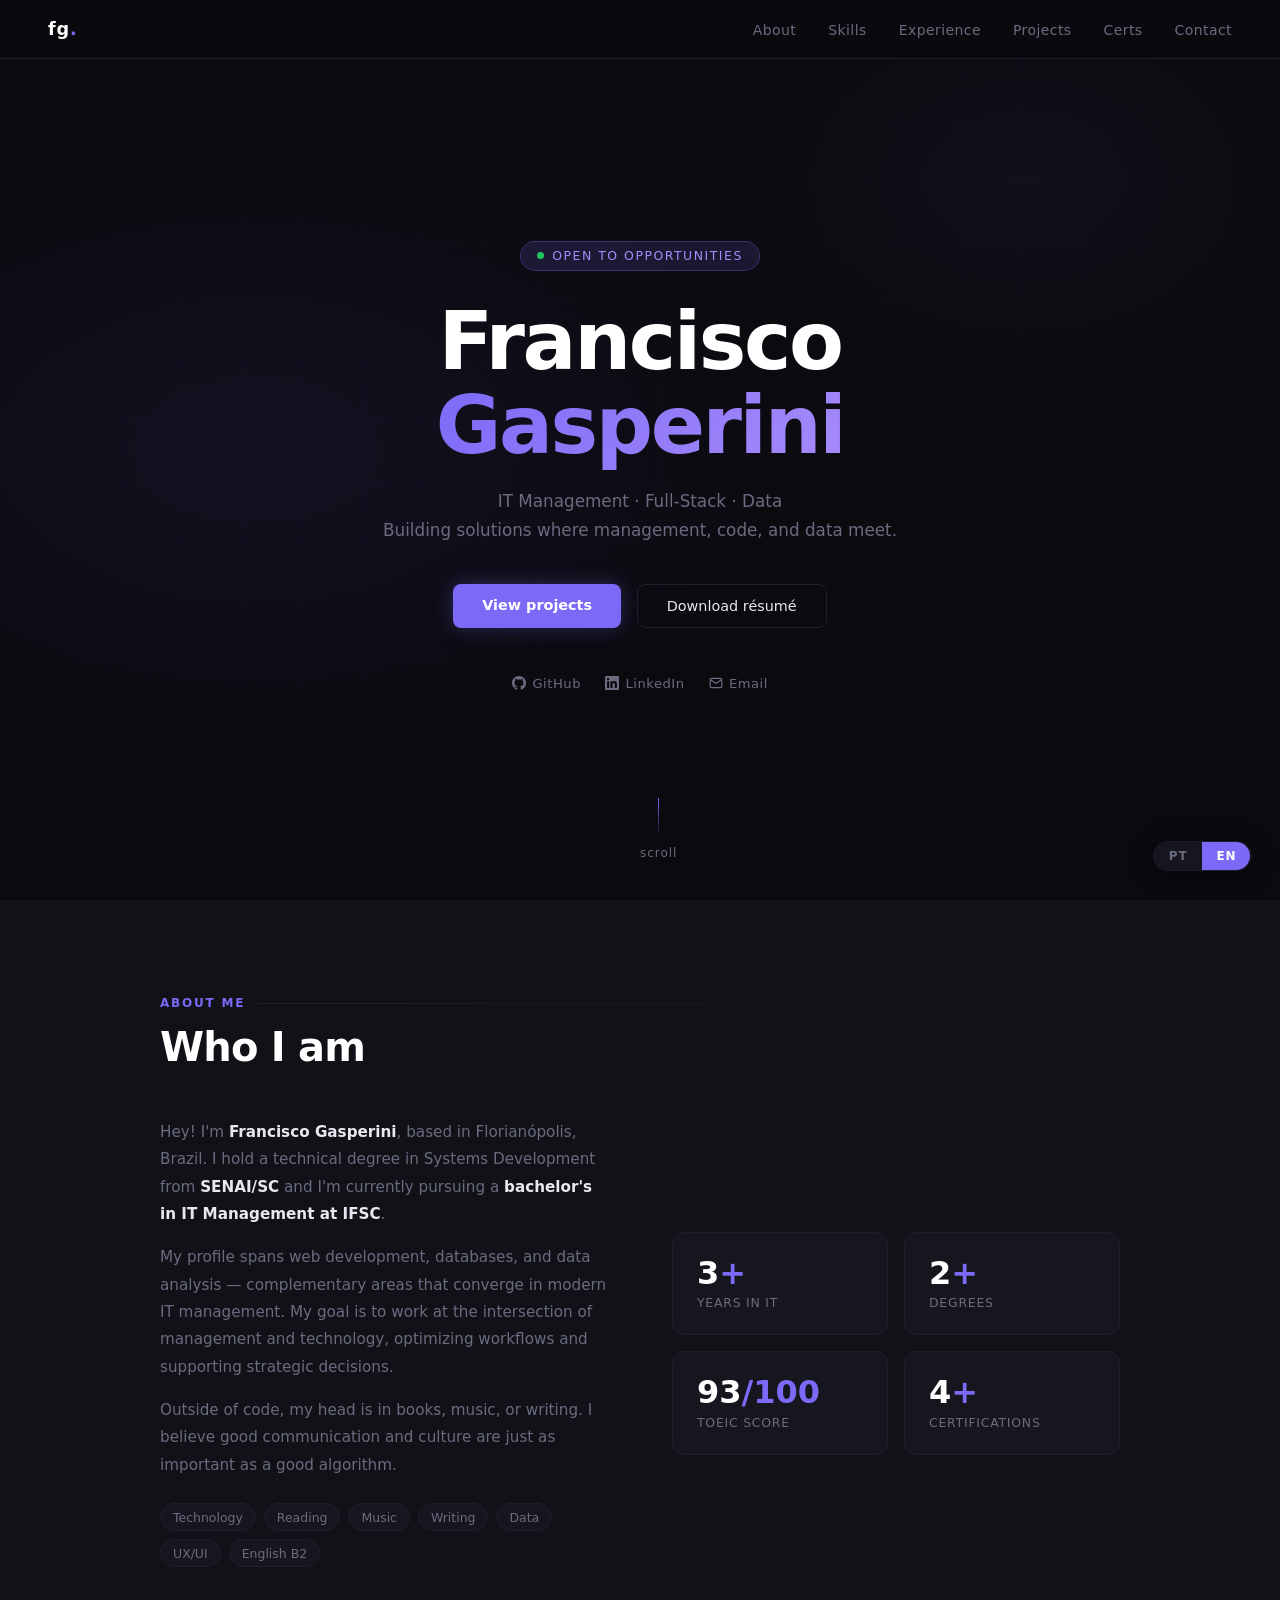
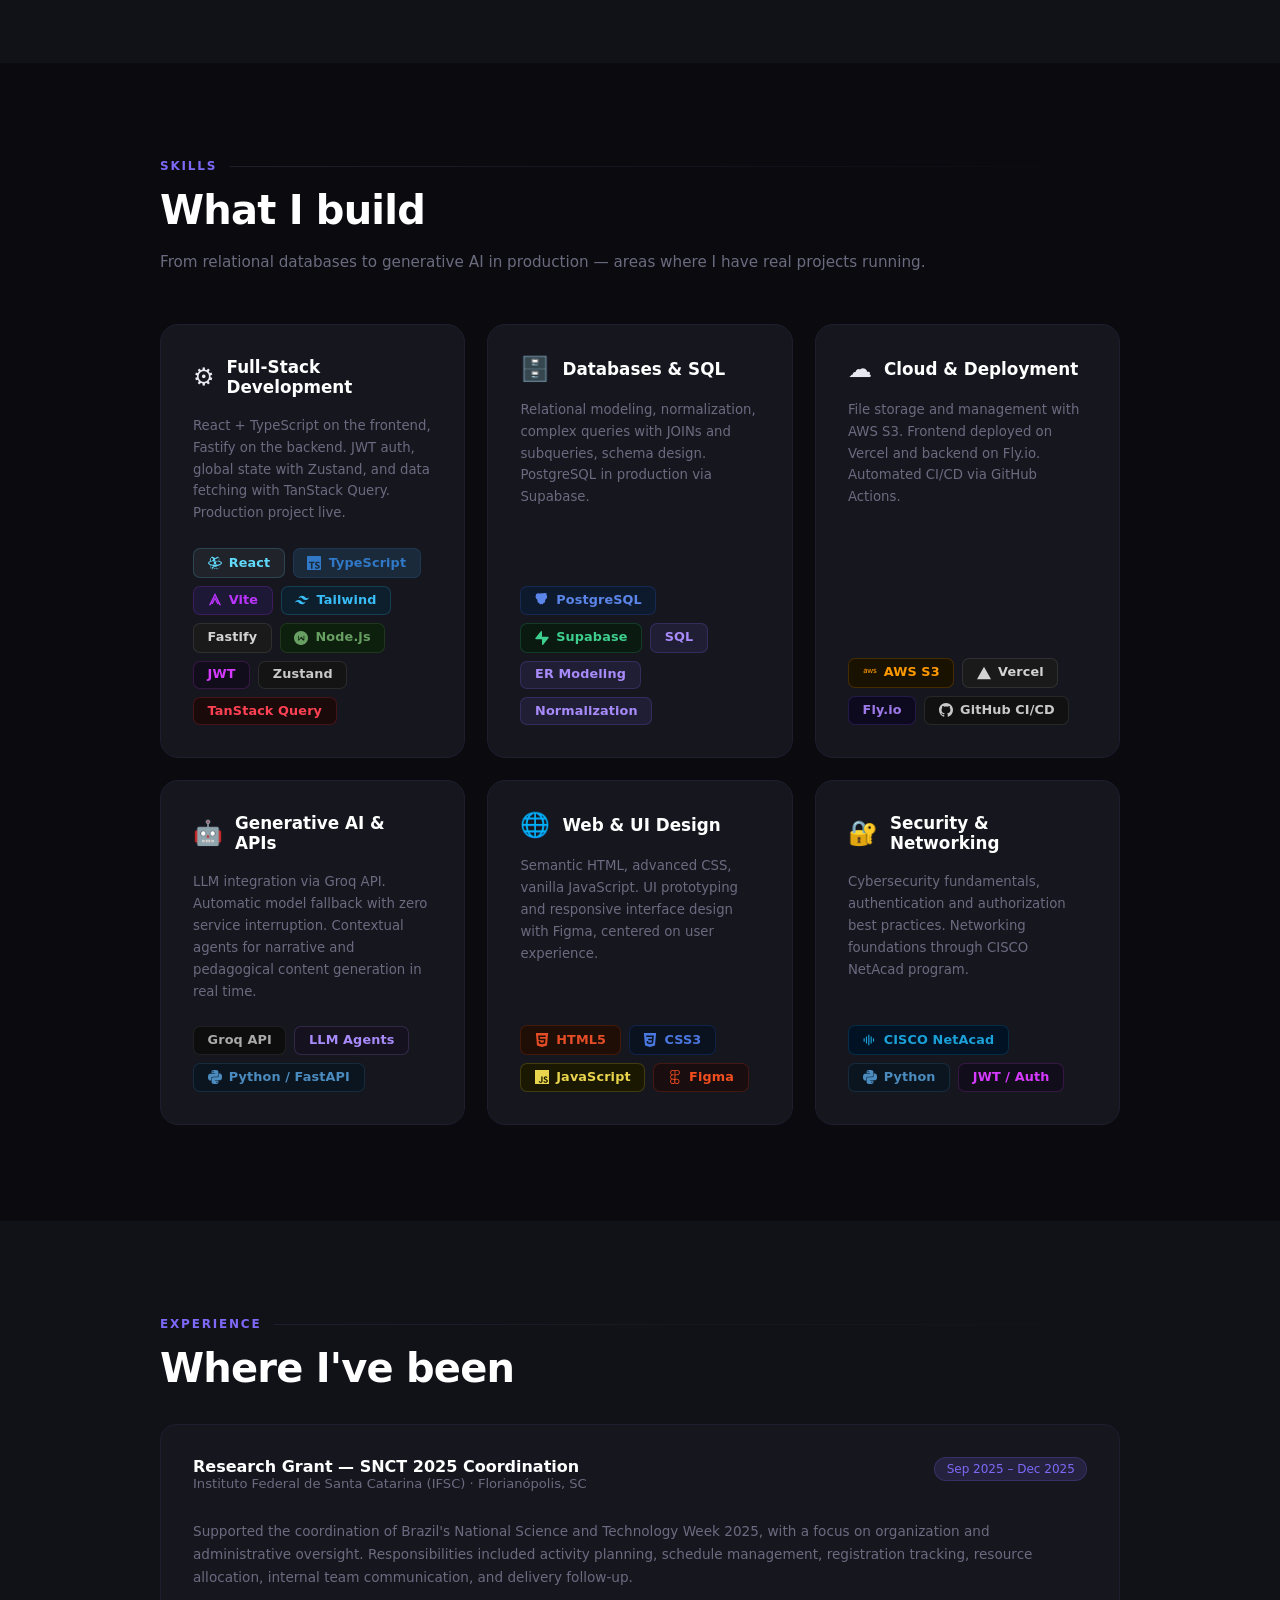
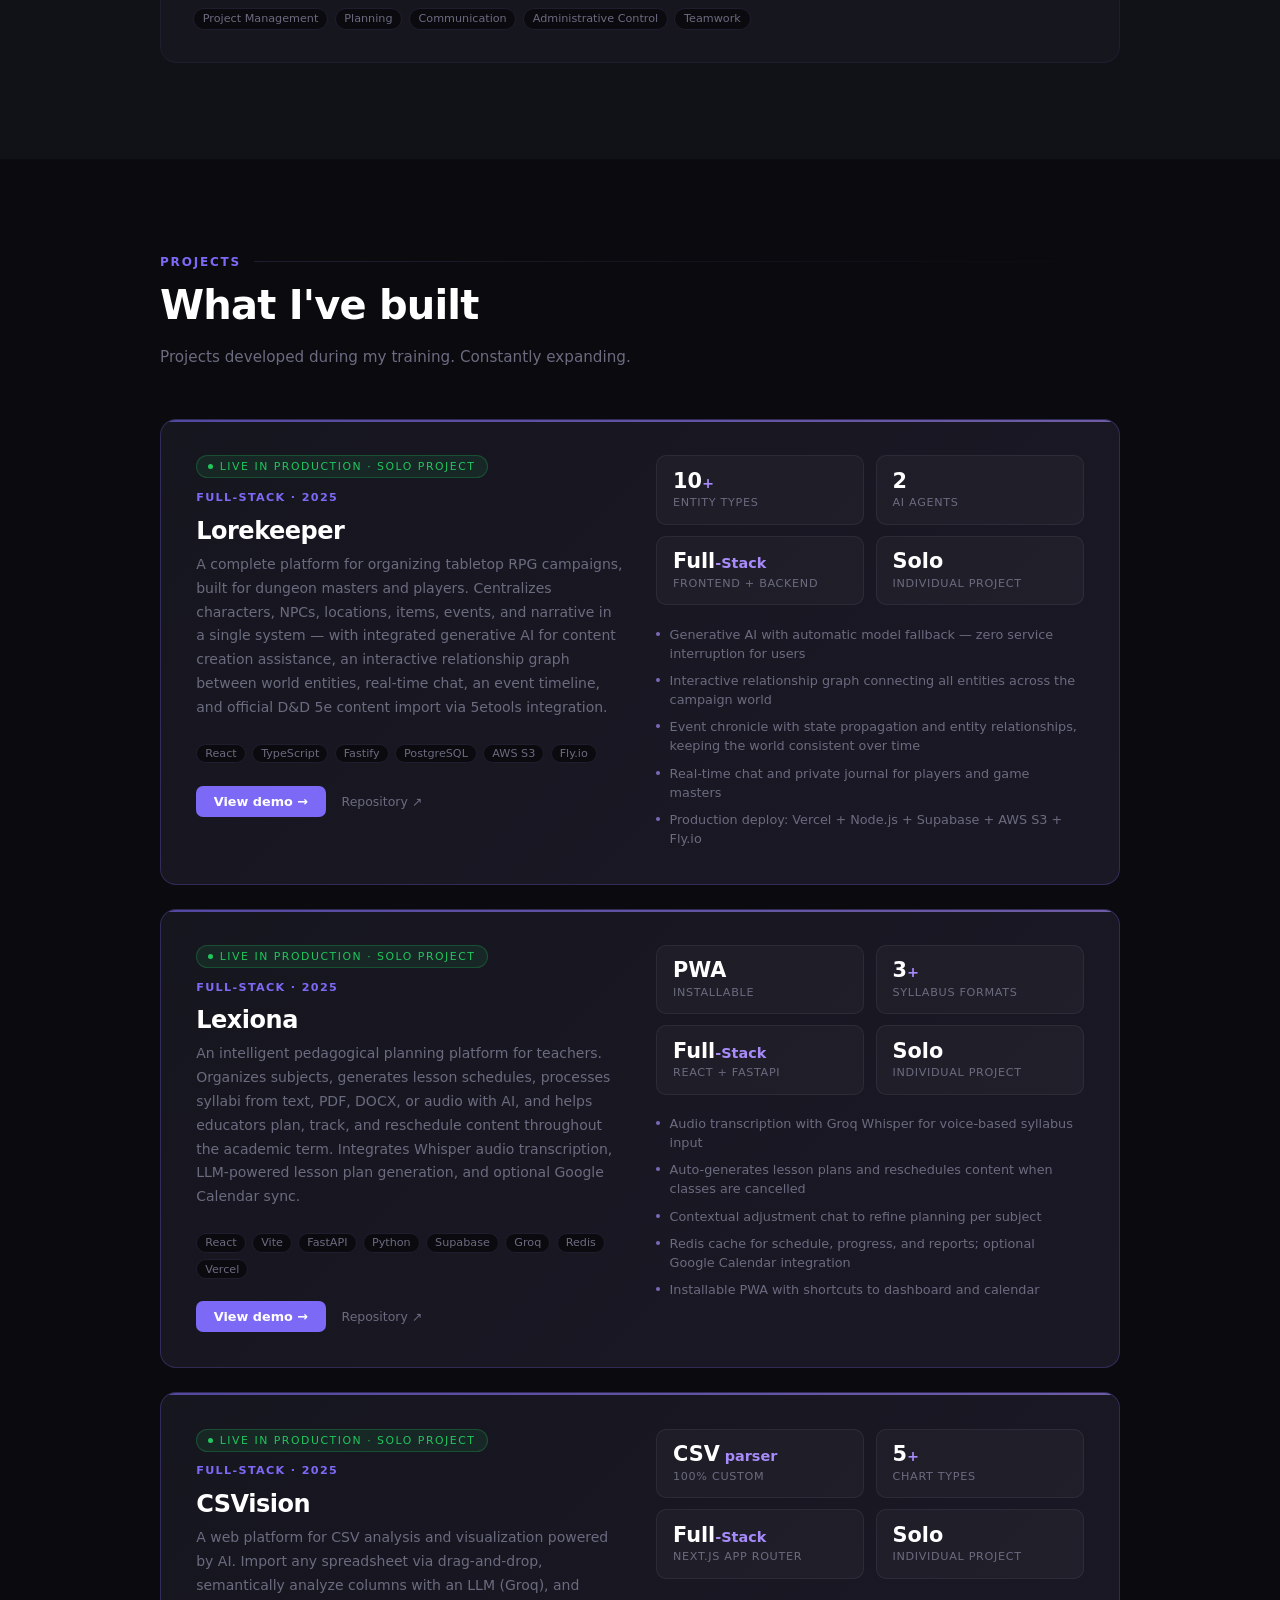
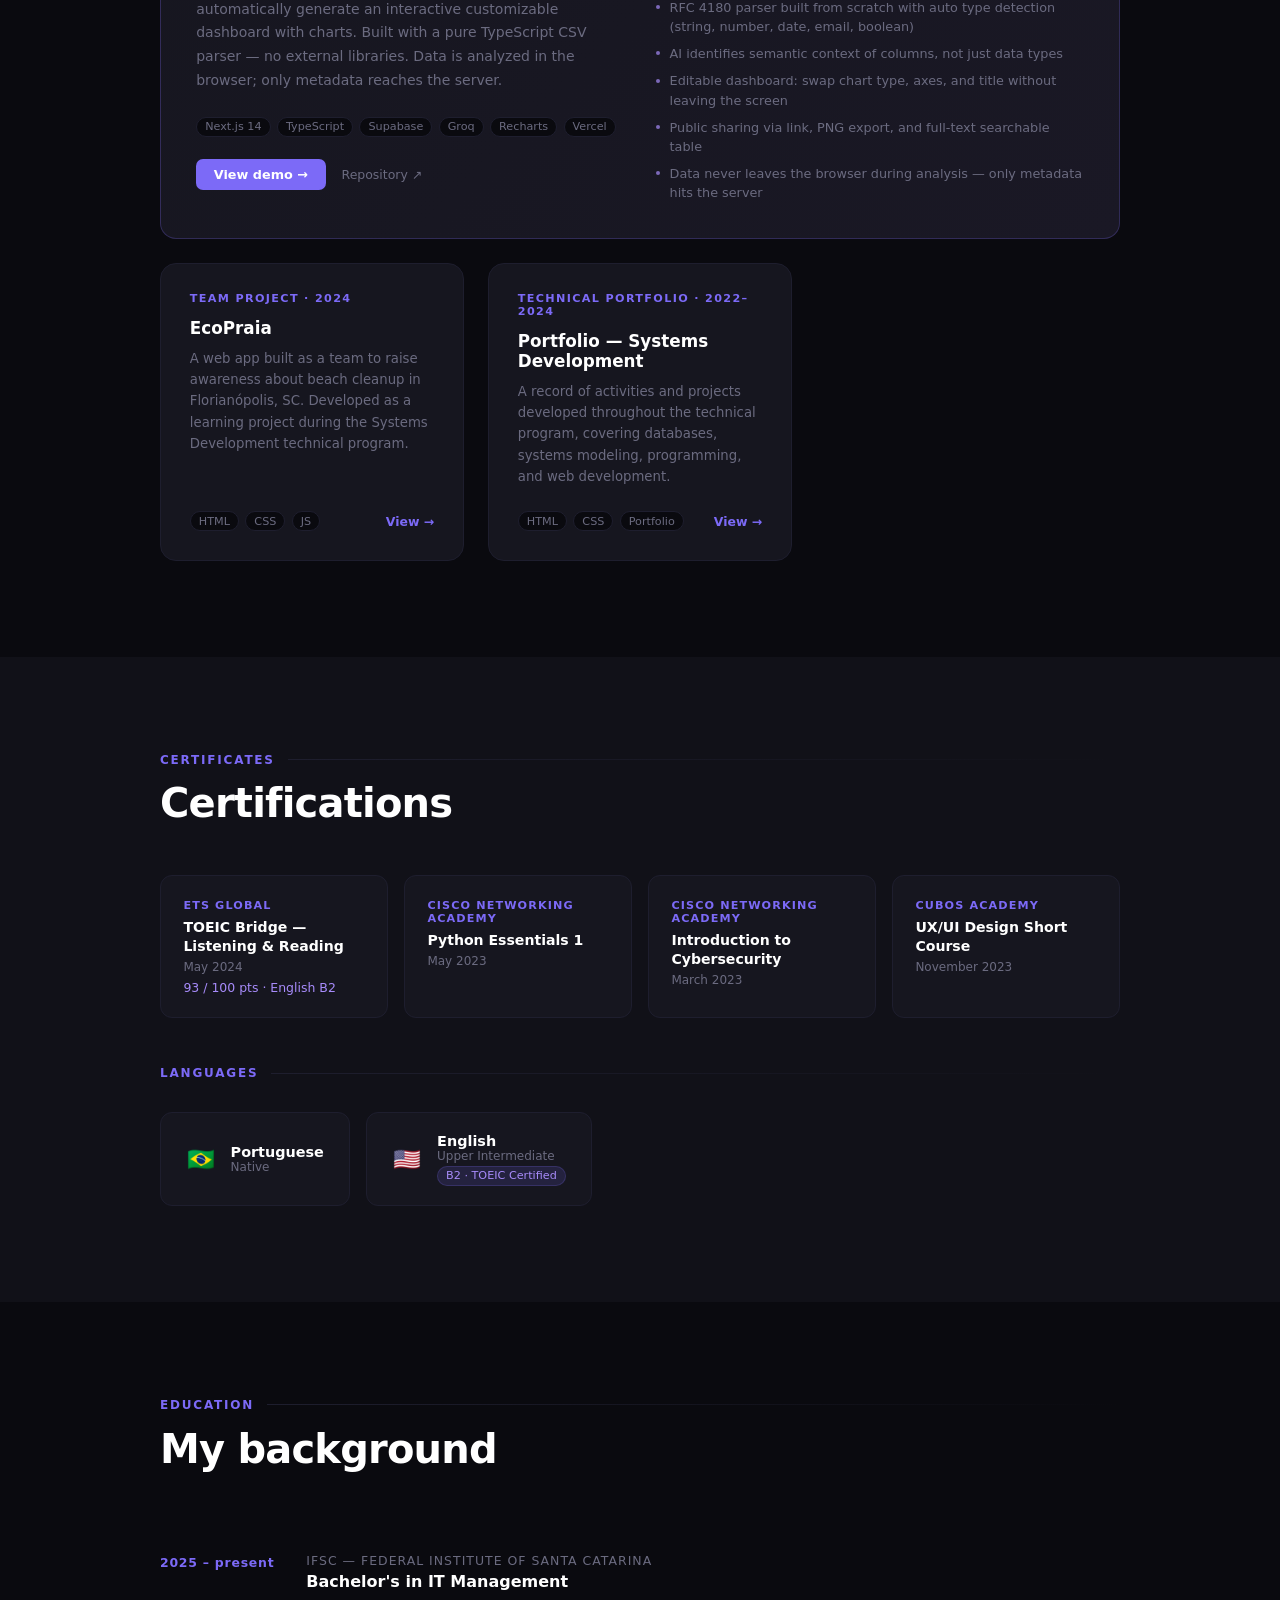
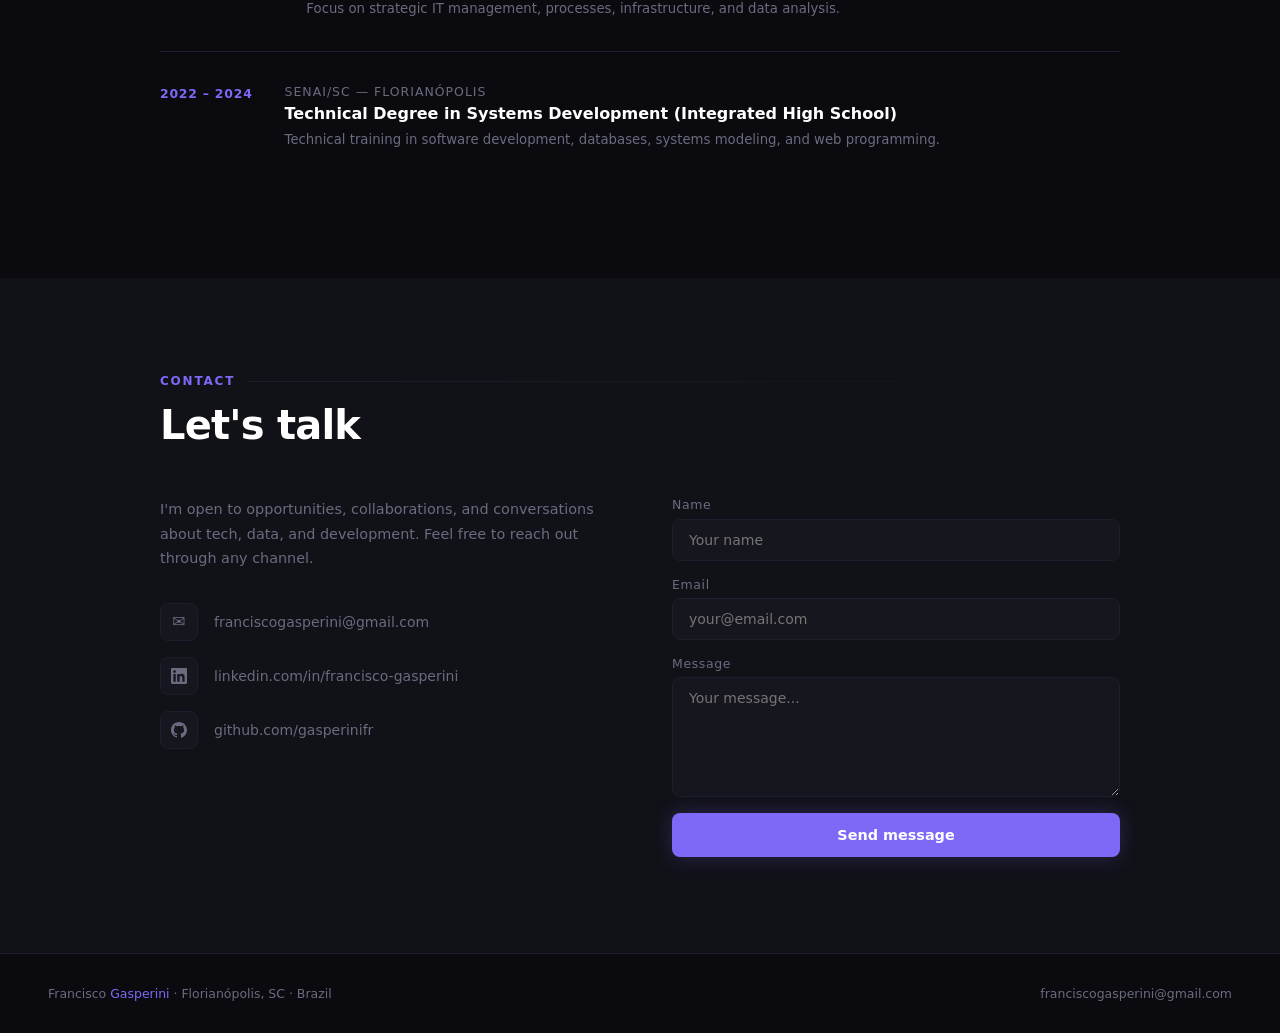
==== en.html @ e24ad0c8 "adding new résumé" ====
<!DOCTYPE html>
<html lang="en">
<head>
<meta charset="UTF-8">
<meta name="viewport" content="width=device-width, initial-scale=1.0">
<title>Francisco Gasperini</title>
<style>
  :root {
    --bg: #0a0a0f;
    --bg2: #111118;
    --surface: #16161f;
    --border: #1e1e2e;
    --accent: #7c6af7;
    --accent2: #a78bfa;
    --accent-glow: rgba(124,106,247,0.15);
    --text: #e8e8f0;
    --muted: #6b6b80;
    --white: #ffffff;
  }
  * { margin:0; padding:0; box-sizing:border-box; }
  html { scroll-behavior:smooth; }
  body { background:var(--bg); color:var(--text); font-family:'Segoe UI',system-ui,sans-serif; overflow-x:hidden; }

  /* ── Lang Toggle ── */
  .lang-toggle {
    position:fixed; bottom:1.8rem; right:1.8rem; z-index:200;
    display:flex; align-items:center; gap:0; border-radius:999px;
    overflow:hidden; border:1px solid var(--border);
    box-shadow:0 4px 24px rgba(0,0,0,0.4); backdrop-filter:blur(12px);
  }
  .lang-toggle a {
    display:flex; align-items:center; padding:0.45rem 0.9rem;
    font-size:0.75rem; font-weight:700; letter-spacing:0.08em;
    text-decoration:none; transition:background 0.2s,color 0.2s;
    background:var(--surface); color:var(--muted);
  }
  .lang-toggle a.active {
    background:var(--accent); color:#fff;
  }
  .lang-toggle a:hover:not(.active) { color:var(--white); }

  nav {
    position:fixed; top:0; left:0; right:0; z-index:100;
    display:flex; justify-content:space-between; align-items:center;
    padding:1.2rem 3rem;
    background:rgba(10,10,15,0.85); backdrop-filter:blur(16px);
    border-bottom:1px solid var(--border);
  }
  .nav-logo { font-size:1.1rem; font-weight:700; letter-spacing:0.05em; color:var(--white); }
  .nav-logo span { color:var(--accent); }
  .nav-links { display:flex; gap:2rem; list-style:none; }
  .nav-links a { color:var(--muted); text-decoration:none; font-size:0.875rem; letter-spacing:0.03em; transition:color 0.2s; }
  .nav-links a:hover { color:var(--white); }

  #hero {
    min-height:100vh; display:flex; align-items:center; justify-content:center;
    position:relative; overflow:hidden; padding:6rem 2rem 4rem;
  }
  .hero-bg {
    position:absolute; inset:0; pointer-events:none;
    background:
      radial-gradient(ellipse 60% 50% at 20% 50%, rgba(124,106,247,0.08) 0%, transparent 70%),
      radial-gradient(ellipse 40% 40% at 80% 20%, rgba(167,139,250,0.05) 0%, transparent 60%);
  }
  .hero-grid {
    position:absolute; inset:0; pointer-events:none;
    background-image: linear-gradient(rgba(124,106,247,0.03) 1px, transparent 1px), linear-gradient(90deg, rgba(124,106,247,0.03) 1px, transparent 1px);
    background-size:60px 60px;
    mask-image:radial-gradient(ellipse 80% 80% at 50% 50%, black 0%, transparent 100%);
  }
  .hero-content { position:relative; z-index:1; max-width:700px; text-align:center; }
  .hero-tag {
    display:inline-flex; align-items:center; gap:0.5rem;
    background:var(--accent-glow); border:1px solid rgba(124,106,247,0.3); color:var(--accent2);
    font-size:0.78rem; letter-spacing:0.12em; text-transform:uppercase;
    padding:0.4rem 1rem; border-radius:999px; margin-bottom:1.8rem;
    animation:fadeUp 0.6s ease both;
  }
  .status-dot { width:7px; height:7px; border-radius:50%; background:#22c55e; animation:pulse 2s infinite; }
  @keyframes pulse { 0%,100%{opacity:1;transform:scale(1)} 50%{opacity:0.5;transform:scale(1.3)} }
  .hero-name {
    font-size:clamp(2.8rem,7vw,5rem); font-weight:800; line-height:1.05;
    letter-spacing:-0.03em; color:var(--white);
    animation:fadeUp 0.6s 0.1s ease both;
  }
  .hero-name em {
    font-style:normal;
    background:linear-gradient(135deg, var(--accent), var(--accent2));
    -webkit-background-clip:text; -webkit-text-fill-color:transparent; background-clip:text;
  }
  .hero-sub { margin-top:1.2rem; color:var(--muted); font-size:1.05rem; line-height:1.7; animation:fadeUp 0.6s 0.2s ease both; }
  .hero-ctas { margin-top:2.5rem; display:flex; gap:1rem; justify-content:center; flex-wrap:wrap; animation:fadeUp 0.6s 0.3s ease both; }
  .btn-primary {
    background:var(--accent); color:#fff; padding:0.8rem 1.8rem; border-radius:8px;
    text-decoration:none; font-size:0.9rem; font-weight:600;
    transition:opacity 0.2s,transform 0.2s; box-shadow:0 0 20px rgba(124,106,247,0.3);
  }
  .btn-primary:hover { opacity:0.85; transform:translateY(-1px); }
  .btn-outline {
    border:1px solid var(--border); color:var(--text); padding:0.8rem 1.8rem; border-radius:8px;
    text-decoration:none; font-size:0.9rem; font-weight:500; transition:border-color 0.2s,color 0.2s,transform 0.2s;
  }
  .btn-outline:hover { border-color:var(--accent); color:var(--white); transform:translateY(-1px); }
  .hero-socials { margin-top:3rem; display:flex; gap:1.5rem; justify-content:center; animation:fadeUp 0.6s 0.4s ease both; }
  .hero-socials a { color:var(--muted); text-decoration:none; font-size:0.82rem; letter-spacing:0.04em; transition:color 0.2s; display:flex; align-items:center; gap:0.4rem; }
  .hero-socials a:hover { color:var(--white); }
  .scroll-hint { position:absolute; bottom:2.5rem; left:50%; transform:translateX(-50%); display:flex; flex-direction:column; align-items:center; gap:0.5rem; color:var(--muted); font-size:0.75rem; letter-spacing:0.08em; animation:fadeUp 0.6s 0.6s ease both; }
  .scroll-line { width:1px; height:40px; background:linear-gradient(to bottom, var(--accent), transparent); animation:scrollPulse 2s ease-in-out infinite; }

  section { padding:6rem 2rem; }
  .container { max-width:960px; margin:0 auto; }
  .section-label { display:flex; align-items:center; gap:0.8rem; margin-bottom:0.8rem; }
  .section-label span { font-size:0.75rem; letter-spacing:0.15em; text-transform:uppercase; color:var(--accent); font-weight:600; }
  .section-label::after { content:''; flex:1; height:1px; background:linear-gradient(to right, var(--border), transparent); }
  .section-title { font-size:clamp(1.8rem,4vw,2.5rem); font-weight:700; color:var(--white); line-height:1.2; letter-spacing:-0.02em; margin-bottom:1rem; }
  .section-desc { color:var(--muted); font-size:0.95rem; line-height:1.7; max-width:100%; }

  #sobre { background:var(--bg2); }
  .about-grid { display:grid; grid-template-columns:1fr 1fr; gap:4rem; align-items:center; margin-top:3rem; }
  .about-text p { color:var(--muted); line-height:1.8; font-size:0.95rem; margin-bottom:1rem; }
  .about-text p strong { color:var(--text); }
  .about-tags { display:flex; flex-wrap:wrap; gap:0.5rem; margin-top:1.5rem; }
  .tag { background:var(--surface); border:1px solid var(--border); color:var(--muted); font-size:0.78rem; padding:0.35rem 0.75rem; border-radius:999px; transition:border-color 0.2s,color 0.2s; }
  .tag:hover { border-color:var(--accent); color:var(--accent2); }
  .about-stats { display:grid; grid-template-columns:1fr 1fr; gap:1rem; }
  .stat-card { background:var(--surface); border:1px solid var(--border); border-radius:12px; padding:1.5rem; transition:border-color 0.3s; }
  .stat-card:hover { border-color:var(--accent); }
  .stat-num { font-size:2rem; font-weight:800; color:var(--white); line-height:1; }
  .stat-num span { color:var(--accent); }
  .stat-label { font-size:0.78rem; color:var(--muted); margin-top:0.4rem; text-transform:uppercase; letter-spacing:0.06em; }

  #habilidades { background:var(--bg); }
  .skills-grid { display:grid; grid-template-columns:repeat(auto-fit,minmax(300px,1fr)); gap:1.4rem; margin-top:3rem; }
  .skill-card { background:var(--surface); border:1px solid var(--border); border-radius:18px; padding:2rem; display:flex; flex-direction:column; gap:1.1rem; transition:transform 0.3s,border-color 0.3s,box-shadow 0.3s; cursor:default; }
  .skill-card:hover { transform:translateY(-5px); border-color:var(--accent); box-shadow:0 10px 48px rgba(124,106,247,0.13); }
  .skill-header { display:flex; align-items:center; gap:0.75rem; }
  .skill-icon { font-size:1.5rem; line-height:1; }
  .skill-name { font-size:1.05rem; font-weight:700; color:var(--white); }
  .skill-desc { font-size:0.83rem; color:var(--muted); line-height:1.65; }
  .skill-pills { display:flex; flex-wrap:wrap; gap:0.5rem; margin-top:auto; padding-top:0.4rem; }
  .pill { display:inline-flex; align-items:center; gap:0.45rem; font-size:0.8rem; font-weight:600; letter-spacing:0.01em; padding:0.42rem 0.85rem; border-radius:7px; border:1px solid; white-space:nowrap; line-height:1; }
  .pill svg { width:14px; height:14px; flex-shrink:0; display:block; }
  .pill-react    { background:#20232a; color:#61dafb; border-color:#61dafb30; }
  .pill-ts       { background:#1a2a3a; color:#3178c6; border-color:#3178c630; }
  .pill-vite     { background:#1c1836; color:#bd34fe; border-color:#bd34fe30; }
  .pill-tailwind { background:#0d1f2d; color:#38bdf8; border-color:#38bdf830; }
  .pill-fastify  { background:#1a1a1a; color:#d4d4d4; border-color:#ffffff18; }
  .pill-node     { background:#0d1f0d; color:#68a063; border-color:#68a06330; }
  .pill-jwt      { background:#120d1a; color:#d63aff; border-color:#d63aff30; }
  .pill-zustand  { background:#141414; color:#c9c9c9; border-color:#ffffff18; }
  .pill-tanstack { background:#1a0a0a; color:#ff4154; border-color:#ff415430; }
  .pill-neutral  { background:rgba(124,106,247,0.1); border-color:rgba(124,106,247,0.2); color:var(--accent2); }
  .pill-postgres { background:#0d1a2e; color:#5b85e8; border-color:#4169e130; }
  .pill-supabase { background:#0a1a10; color:#3ecf8e; border-color:#3ecf8e30; }
  .pill-aws      { background:#1a1200; color:#ff9900; border-color:#ff990030; }
  .pill-vercel   { background:#1a1a1a; color:#d4d4d4; border-color:#ffffff18; }
  .pill-flyio    { background:#0d0a1f; color:#9f7aea; border-color:#8b5cf630; }
  .pill-github   { background:#111; color:#c9c9c9; border-color:#ffffff18; }
  .pill-groq     { background:#0d0d0d; color:#aaaaaa; border-color:#aaaaaa20; }
  .pill-llm      { background:#16111f; color:#a78bfa; border-color:#a78bfa30; }
  .pill-html     { background:#1f0e05; color:#e44d26; border-color:#e44d2630; }
  .pill-css      { background:#0a1220; color:#4b78e0; border-color:#2965f130; }
  .pill-js       { background:#1a1800; color:#e8d44d; border-color:#f0db4f30; }
  .pill-figma    { background:#1a0d10; color:#f24e1e; border-color:#f24e1e30; }
  .pill-cisco    { background:#001224; color:#1ba0d7; border-color:#1ba0d730; }
  .pill-python   { background:#0a1520; color:#4b8bbe; border-color:#4b8bbe30; }
  .pill-fastapi  { background:#032220; color:#009688; border-color:#00968830; }
  .pill-redis    { background:#1a0a08; color:#dc382d; border-color:#dc382d30; }
  .pill-recharts { background:#0d1a1f; color:#22b5bf; border-color:#22b5bf30; }

  #experiencia { background:var(--bg2); }
  .exp-card { background:var(--surface); border:1px solid var(--border); border-radius:16px; padding:2rem; margin-top:2rem; transition:border-color 0.3s; }
  .exp-card:hover { border-color:rgba(124,106,247,0.3); }
  .exp-header { display:flex; justify-content:space-between; align-items:flex-start; gap:1rem; flex-wrap:wrap; margin-bottom:0.8rem; }
  .exp-role { font-size:1rem; font-weight:700; color:var(--white); }
  .exp-period { font-size:0.75rem; color:var(--accent); background:var(--accent-glow); border:1px solid rgba(124,106,247,0.2); padding:0.25rem 0.7rem; border-radius:999px; white-space:nowrap; }
  .exp-org { font-size:0.82rem; color:var(--muted); margin-bottom:1rem; }
  .exp-desc { font-size:0.85rem; color:var(--muted); line-height:1.7; }
  .exp-tags { display:flex; flex-wrap:wrap; gap:0.4rem; margin-top:1.2rem; }
  .exp-tag { background:var(--bg); border:1px solid var(--border); color:var(--muted); font-size:0.7rem; padding:0.2rem 0.55rem; border-radius:999px; }

  #projetos { background:var(--bg); }
  .projects-grid { display:grid; grid-template-columns:repeat(auto-fit,minmax(280px,1fr)); gap:1.5rem; margin-top:3rem; }
  .project-card { background:var(--surface); border:1px solid var(--border); border-radius:16px; padding:1.8rem; display:flex; flex-direction:column; transition:transform 0.3s,border-color 0.3s,box-shadow 0.3s; position:relative; overflow:hidden; }
  .project-card::before { content:''; position:absolute; top:0; left:0; right:0; height:2px; background:linear-gradient(to right, var(--accent), var(--accent2)); opacity:0; transition:opacity 0.3s; }
  .project-card:hover { transform:translateY(-4px); border-color:rgba(124,106,247,0.3); box-shadow:0 8px 40px rgba(124,106,247,0.1); }
  .project-card:hover::before { opacity:1; }
  .project-type { font-size:0.7rem; letter-spacing:0.12em; text-transform:uppercase; color:var(--accent); font-weight:600; margin-bottom:0.8rem; }
  .project-title { font-size:1.05rem; font-weight:700; color:var(--white); margin-bottom:0.6rem; }
  .project-desc { font-size:0.83rem; color:var(--muted); line-height:1.6; flex:1; margin-bottom:1.5rem; }
  .project-footer { display:flex; justify-content:space-between; align-items:center; }
  .project-tags { display:flex; gap:0.4rem; flex-wrap:wrap; }
  .project-tag { background:var(--bg); border:1px solid var(--border); color:var(--muted); font-size:0.7rem; padding:0.15rem 0.5rem; border-radius:999px; }
  .project-link { color:var(--accent); font-size:0.78rem; text-decoration:none; font-weight:600; white-space:nowrap; transition:color 0.2s; }
  .project-link:hover { color:var(--white); }

  .project-card.featured {
    grid-column: 1 / -1;
    display:grid;
    grid-template-columns: 1fr 1fr;
    gap: 2rem;
    align-items: start;
    border-color: rgba(124,106,247,0.25);
    background: linear-gradient(135deg, #16161f 0%, #1a1825 100%);
    padding: 2.2rem;
  }
  .project-card.featured::before { opacity: 0.6; }
  .project-card.featured:hover { border-color: rgba(124,106,247,0.5); box-shadow: 0 12px 60px rgba(124,106,247,0.15); }
  .project-card.featured:hover::before { opacity: 1; }
  .featured-left { display:flex; flex-direction:column; }
  .featured-right { display:flex; flex-direction:column; gap:0.8rem; }
  .featured-badge {
    display:inline-flex; align-items:center; gap:0.4rem;
    font-size:0.68rem; letter-spacing:0.14em; text-transform:uppercase;
    color:#22c55e; background:rgba(34,197,94,0.1); border:1px solid rgba(34,197,94,0.25);
    padding:0.25rem 0.7rem; border-radius:999px; margin-bottom:0.8rem;
    width:fit-content;
  }
  .featured-badge-dot { width:5px; height:5px; border-radius:50%; background:#22c55e; animation:pulse 2s infinite; }
  .featured-title { font-size:1.5rem; font-weight:800; color:var(--white); margin-bottom:0.5rem; letter-spacing:-0.02em; }
  .featured-desc { font-size:0.875rem; color:var(--muted); line-height:1.7; margin-bottom:1.5rem; flex:1; }
  .featured-footer { display:flex; gap:1rem; align-items:center; flex-wrap:wrap; }
  .featured-tags { display:flex; gap:0.4rem; flex-wrap:wrap; }
  .featured-tag { background:var(--bg); border:1px solid var(--border); color:var(--muted); font-size:0.7rem; padding:0.15rem 0.5rem; border-radius:999px; }
  .featured-link-primary {
    display:inline-flex; align-items:center; gap:0.4rem;
    background:var(--accent); color:#fff; padding:0.5rem 1.1rem; border-radius:7px;
    text-decoration:none; font-size:0.8rem; font-weight:600;
    transition:opacity 0.2s,transform 0.2s; white-space:nowrap;
  }
  .featured-link-primary:hover { opacity:0.85; transform:translateY(-1px); }
  .featured-link-secondary {
    color:var(--muted); font-size:0.78rem; text-decoration:none; font-weight:500;
    transition:color 0.2s; white-space:nowrap;
  }
  .featured-link-secondary:hover { color:var(--white); }
  .featured-stat-grid { display:grid; grid-template-columns:1fr 1fr; gap:0.7rem; }
  .featured-stat {
    background:rgba(255,255,255,0.03); border:1px solid rgba(255,255,255,0.06);
    border-radius:10px; padding:0.9rem 1rem;
  }
  .featured-stat-num { font-size:1.3rem; font-weight:800; color:var(--white); line-height:1; }
  .featured-stat-num span { color:var(--accent2); font-size:0.9rem; }
  .featured-stat-label { font-size:0.7rem; color:var(--muted); margin-top:0.3rem; text-transform:uppercase; letter-spacing:0.06em; }
  .featured-highlights { display:flex; flex-direction:column; gap:0.5rem; margin-top:0.4rem; }
  .featured-highlight {
    display:flex; align-items:flex-start; gap:0.6rem;
    font-size:0.8rem; color:var(--muted); line-height:1.5;
  }
  .featured-highlight-dot {
    width:4px; height:4px; border-radius:50%; background:var(--accent2);
    margin-top:0.45rem; flex-shrink:0; opacity:0.7;
  }

  #certificados { background:var(--bg2); }
  .certs-grid { display:grid; grid-template-columns:repeat(auto-fit,minmax(220px,1fr)); gap:1rem; margin-top:3rem; }
  .cert-card { background:var(--surface); border:1px solid var(--border); border-radius:12px; padding:1.4rem; transition:border-color 0.3s,transform 0.3s; }
  .cert-card:hover { border-color:var(--accent); transform:translateY(-2px); }
  .cert-issuer { font-size:0.7rem; color:var(--accent); text-transform:uppercase; letter-spacing:0.1em; font-weight:600; margin-bottom:0.4rem; }
  .cert-name { font-size:0.88rem; font-weight:700; color:var(--white); margin-bottom:0.3rem; line-height:1.3; }
  .cert-date { font-size:0.75rem; color:var(--muted); }
  .cert-highlight { font-size:0.78rem; color:var(--accent2); margin-top:0.4rem; font-weight:500; }

  #formacao { background:var(--bg); }
  .formation-list { margin-top:3rem; display:flex; flex-direction:column; }
  .formation-item { display:flex; gap:2rem; align-items:flex-start; padding:2rem 0; border-bottom:1px solid var(--border); transition:padding-left 0.3s; }
  .formation-item:hover { padding-left:0.8rem; }
  .formation-item:last-child { border-bottom:none; }
  .f-year { font-size:0.78rem; color:var(--accent); font-weight:600; letter-spacing:0.06em; min-width:90px; padding-top:0.15rem; }
  .f-inst { font-size:0.78rem; color:var(--muted); text-transform:uppercase; letter-spacing:0.08em; margin-bottom:0.3rem; }
  .f-title { font-size:1rem; font-weight:700; color:var(--white); margin-bottom:0.4rem; }
  .f-desc { font-size:0.83rem; color:var(--muted); line-height:1.6; }

  .lang-row { display:flex; gap:1rem; margin-top:2rem; flex-wrap:wrap; }
  .lang-card { background:var(--surface); border:1px solid var(--border); border-radius:12px; padding:1.2rem 1.6rem; display:flex; align-items:center; gap:1rem; transition:border-color 0.3s; }
  .lang-card:hover { border-color:var(--accent); }
  .lang-flag { font-size:1.4rem; }
  .lang-name { font-size:0.9rem; font-weight:700; color:var(--white); }
  .lang-level { font-size:0.75rem; color:var(--muted); }
  .lang-badge { font-size:0.7rem; color:var(--accent2); background:var(--accent-glow); border:1px solid rgba(124,106,247,0.2); padding:0.15rem 0.5rem; border-radius:999px; margin-top:0.2rem; display:inline-block; }

  #contato { background:var(--bg2); }
  .contact-wrapper { display:grid; grid-template-columns:1fr 1fr; gap:4rem; margin-top:3rem; align-items:start; }
  .contact-info p { color:var(--muted); font-size:0.9rem; line-height:1.7; margin-bottom:2rem; }
  .contact-links { display:flex; flex-direction:column; gap:1rem; }
  .contact-link { display:flex; align-items:center; gap:1rem; color:var(--muted); text-decoration:none; font-size:0.875rem; transition:color 0.2s; }
  .contact-link:hover { color:var(--white); }
  .contact-link-icon { width:38px; height:38px; border-radius:8px; background:var(--surface); border:1px solid var(--border); display:flex; align-items:center; justify-content:center; font-size:1rem; transition:border-color 0.2s; flex-shrink:0; }
  .contact-link:hover .contact-link-icon { border-color:var(--accent); }
  .contact-form { display:flex; flex-direction:column; gap:1rem; }
  .form-group { display:flex; flex-direction:column; gap:0.4rem; }
  .form-label { font-size:0.78rem; color:var(--muted); letter-spacing:0.05em; }
  .form-input, .form-textarea { background:var(--surface); border:1px solid var(--border); color:var(--text); padding:0.75rem 1rem; border-radius:8px; font-size:0.875rem; outline:none; font-family:inherit; transition:border-color 0.2s; }
  .form-input:focus, .form-textarea:focus { border-color:var(--accent); }
  .form-textarea { resize:vertical; min-height:120px; }
  .form-btn { background:var(--accent); color:#fff; border:none; cursor:pointer; padding:0.85rem 1.5rem; border-radius:8px; font-size:0.9rem; font-weight:600; font-family:inherit; transition:opacity 0.2s,transform 0.2s; box-shadow:0 0 20px rgba(124,106,247,0.25); }
  .form-btn:hover { opacity:0.85; transform:translateY(-1px); }

  footer { padding:2rem 3rem; border-top:1px solid var(--border); display:flex; justify-content:space-between; align-items:center; color:var(--muted); font-size:0.78rem; }
  footer span { color:var(--accent); }

  @keyframes fadeUp { from{opacity:0;transform:translateY(20px)} to{opacity:1;transform:translateY(0)} }
  @keyframes scrollPulse { 0%,100%{opacity:0.3;transform:scaleY(1)} 50%{opacity:1;transform:scaleY(1.2)} }
  .reveal { opacity:0; transform:translateY(24px); transition:opacity 0.6s ease,transform 0.6s ease; }
  .reveal.visible { opacity:1; transform:none; }

  @media(max-width:700px){
    nav { padding:1rem 1.2rem; }
    .nav-links { gap:1rem; font-size:0.78rem; }
    .about-grid,.contact-wrapper { grid-template-columns:1fr; gap:2.5rem; }
    footer { flex-direction:column; gap:0.5rem; text-align:center; }
    .project-card.featured { grid-template-columns:1fr; }
    .featured-stat-grid { grid-template-columns:repeat(2,1fr); }
    .lang-toggle { bottom:1rem; right:1rem; }
  }
</style>
<link rel="alternate" hreflang="pt-BR" href="./index.html" />
<link rel="alternate" hreflang="en" href="./en.html" />
<link rel="icon" type="image/png" href="./portfolio_tecnico/favicon/favicon-96x96.png" sizes="96x96" />
<link rel="icon" type="image/svg+xml" href="./portfolio_tecnico/favicon/favicon.svg" />
<link rel="shortcut icon" href="./portfolio_tecnico/favicon/favicon.ico" />
<link rel="apple-touch-icon" sizes="180x180" href="./portfolio_tecnico/favicon/apple-touch-icon.png" />
<link rel="manifest" href="./portfolio_tecnico/favicon/site.webmanifest" />
</head>
<body>

<div class="lang-toggle" aria-label="Select language">
  <a href="./index.html" data-lang-link="pt">PT</a>
  <a href="./en.html" class="active" data-lang-link="en" aria-current="page">EN</a>
</div>

<nav>
  <div class="nav-logo">fg<span>.</span></div>
  <ul class="nav-links">
    <li><a href="#sobre">About</a></li>
    <li><a href="#habilidades">Skills</a></li>
    <li><a href="#experiencia">Experience</a></li>
    <li><a href="#projetos">Projects</a></li>
    <li><a href="#certificados">Certs</a></li>
    <li><a href="#contato">Contact</a></li>
  </ul>
</nav>

<section id="hero">
  <div class="hero-bg"></div>
  <div class="hero-grid"></div>
  <div class="hero-content">
    <div class="hero-tag"><div class="status-dot"></div> Open to opportunities</div>
    <h1 class="hero-name">Francisco<br><em>Gasperini</em></h1>
    <p class="hero-sub">
      IT Management · Full-Stack · Data<br>
      Building solutions where management, code, and data meet.
    </p>
    <div class="hero-ctas">
      <a href="#projetos" class="btn-primary">View projects</a>
      <a href="./portfolio_tecnico/public/curriculo_francisco_gasperini.pdf" class="btn-outline" download>Download résumé</a>
    </div>
    <div class="hero-socials">
      <a href="https://github.com/gasperinifr" target="_blank">
        <svg width="14" height="14" viewBox="0 0 24 24" fill="currentColor"><path d="M12 0C5.37 0 0 5.37 0 12c0 5.3 3.438 9.8 8.205 11.385.6.113.82-.258.82-.577 0-.285-.01-1.04-.015-2.04-3.338.724-4.042-1.61-4.042-1.61C4.422 18.07 3.633 17.7 3.633 17.7c-1.087-.744.084-.729.084-.729 1.205.084 1.838 1.236 1.838 1.236 1.07 1.835 2.809 1.305 3.495.998.108-.776.417-1.305.76-1.605-2.665-.3-5.466-1.332-5.466-5.93 0-1.31.465-2.38 1.235-3.22-.135-.303-.54-1.523.105-3.176 0 0 1.005-.322 3.3 1.23.96-.267 1.98-.399 3-.405 1.02.006 2.04.138 3 .405 2.28-1.552 3.285-1.23 3.285-1.23.645 1.653.24 2.873.12 3.176.765.84 1.23 1.91 1.23 3.22 0 4.61-2.805 5.625-5.475 5.92.42.36.81 1.096.81 2.22 0 1.606-.015 2.896-.015 3.286 0 .315.21.69.825.57C20.565 21.795 24 17.295 24 12c0-6.63-5.37-12-12-12"/></svg>
        GitHub
      </a>
      <a href="https://br.linkedin.com/in/francisco-gasperini" target="_blank">
        <svg width="14" height="14" viewBox="0 0 24 24" fill="currentColor"><path d="M20.447 20.452h-3.554v-5.569c0-1.328-.027-3.037-1.852-3.037-1.853 0-2.136 1.445-2.136 2.939v5.667H9.351V9h3.414v1.561h.046c.477-.9 1.637-1.85 3.37-1.85 3.601 0 4.267 2.37 4.267 5.455v6.286zM5.337 7.433a2.062 2.062 0 01-2.063-2.065 2.064 2.064 0 112.063 2.065zm1.782 13.019H3.555V9h3.564v11.452zM22.225 0H1.771C.792 0 0 .774 0 1.729v20.542C0 23.227.792 24 1.771 24h20.451C23.2 24 24 23.227 24 22.271V1.729C24 .774 23.2 0 22.222 0h.003z"/></svg>
        LinkedIn
      </a>
      <a href="https://mail.google.com/mail/?view=cm&to=franciscogasperini@gmail.com" target="_blank">
        <svg width="14" height="14" viewBox="0 0 24 24" fill="none" stroke="currentColor" stroke-width="2"><path d="M4 4h16c1.1 0 2 .9 2 2v12c0 1.1-.9 2-2 2H4c-1.1 0-2-.9-2-2V6c0-1.1.9-2 2-2z"/><polyline points="22,6 12,13 2,6"/></svg>
        Email
      </a>
    </div>
  </div>
  <div class="scroll-hint"><div class="scroll-line"></div>scroll</div>
</section>

<section id="sobre">
  <div class="container">
    <div class="section-label"><span>About me</span></div>
    <h2 class="section-title">Who I am</h2>
    <div class="about-grid reveal">
      <div class="about-text">
        <p>Hey! I'm <strong>Francisco Gasperini</strong>, based in Florianópolis, Brazil. I hold a technical degree in Systems Development from <strong>SENAI/SC</strong> and I'm currently pursuing a <strong>bachelor's in IT Management at IFSC</strong>.</p>
        <p>My profile spans web development, databases, and data analysis — complementary areas that converge in modern IT management. My goal is to work at the intersection of management and technology, optimizing workflows and supporting strategic decisions.</p>
        <p>Outside of code, my head is in books, music, or writing. I believe good communication and culture are just as important as a good algorithm.</p>
        <div class="about-tags">
          <span class="tag">Technology</span>
          <span class="tag">Reading</span>
          <span class="tag">Music</span>
          <span class="tag">Writing</span>
          <span class="tag">Data</span>
          <span class="tag">UX/UI</span>
          <span class="tag">English B2</span>
        </div>
      </div>
      <div class="about-stats">
        <div class="stat-card">
          <div class="stat-num">3<span>+</span></div>
          <div class="stat-label">Years in IT</div>
        </div>
        <div class="stat-card">
          <div class="stat-num">2<span>+</span></div>
          <div class="stat-label">Degrees</div>
        </div>
        <div class="stat-card">
          <div class="stat-num">93<span>/100</span></div>
          <div class="stat-label">TOEIC Score</div>
        </div>
        <div class="stat-card">
          <div class="stat-num">4<span>+</span></div>
          <div class="stat-label">Certifications</div>
        </div>
      </div>
    </div>
  </div>
</section>

<section id="habilidades">
  <div class="container">
    <div class="section-label"><span>Skills</span></div>
    <h2 class="section-title">What I build</h2>
    <p class="section-desc">From relational databases to generative AI in production — areas where I have real projects running.</p>
    <div class="skills-grid reveal">

      <div class="skill-card">
        <div class="skill-header">
          <span class="skill-icon">⚙️</span>
          <div class="skill-name">Full-Stack Development</div>
        </div>
        <div class="skill-desc">React + TypeScript on the frontend, Fastify on the backend. JWT auth, global state with Zustand, and data fetching with TanStack Query. Production project live.</div>
        <div class="skill-pills">
          <span class="pill pill-react"><svg viewBox="0 0 24 24" fill="#61dafb"><path d="M14.23 12.004a2.236 2.236 0 0 1-2.235 2.236 2.236 2.236 0 0 1-2.236-2.236 2.236 2.236 0 0 1 2.235-2.236 2.236 2.236 0 0 1 2.236 2.236zm2.648-10.69c-1.346 0-3.107.96-4.888 2.622-1.78-1.653-3.542-2.602-4.887-2.602-.41 0-.783.093-1.106.278-1.375.793-1.683 3.264-.973 6.365C1.98 8.917 0 10.42 0 12.004c0 1.59 1.99 3.097 5.043 4.03-.704 3.113-.39 5.588.988 6.38.32.187.69.275 1.102.275 1.345 0 3.107-.96 4.888-2.624 1.78 1.654 3.542 2.603 4.887 2.603.41 0 .783-.09 1.106-.275 1.374-.792 1.683-3.263.973-6.365C22.02 15.096 24 13.59 24 12.004c0-1.59-1.99-3.097-5.043-4.032.704-3.11.39-5.587-.988-6.38a2.167 2.167 0 0 0-1.096-.278zm-.005 1.09c.347 0 .62.07.798.182 1.07.617 1.383 2.852.737 5.716L13.148 8.74c-.468-.894-.95-1.738-1.443-2.517 1.478-1.342 2.876-2.02 3.964-2.02zM5.12 3.186c1.09 0 2.49.68 3.967 2.02-.492.78-.974 1.623-1.44 2.516L3.5 9.167c-.646-2.862-.334-5.09.74-5.707a1.1 1.1 0 0 1 .882-.273zM12 8.394c.392.577.78 1.19 1.159 1.846.38.655.73 1.314 1.05 1.968a26.92 26.92 0 0 1-1.05 1.967c-.38.656-.767 1.268-1.16 1.847a26.943 26.943 0 0 1-2.209-3.815A26.88 26.88 0 0 1 12 8.394zm-4.83.522 3.604 1.058a25.48 25.48 0 0 0 0 4.058l-3.603 1.06C3.95 14.004 2 13.004 2 12.004c0-1 1.95-2 5.17-3.088zm9.66 0C20.05 10.003 22 11.003 22 12.003c0 1-1.95 2-5.17 3.088L13.227 14.03a25.48 25.48 0 0 0 0-4.058l3.604-1.057zM4.717 16.07l4.096 1.2c.332.844.688 1.65 1.063 2.4C8.39 21.144 6.986 21.826 5.9 21.826c-.345 0-.618-.07-.797-.182-1.07-.617-1.385-2.853-.738-5.718zm14.568 0c.646 2.863.334 5.09-.738 5.707a1.1 1.1 0 0 1-.882.273c-1.087 0-2.488-.68-3.966-2.02.374-.75.73-1.556 1.063-2.4l4.096-1.2-.573.357zM8.723 17.7l3.277.96 3.277-.96a27.2 27.2 0 0 1-1.443 2.516c-1.478 1.343-2.876 2.02-3.964 2.02h-.003c-1.088 0-2.487-.677-3.965-2.02A27.2 27.2 0 0 1 8.723 17.7z"/></svg>React</span>
          <span class="pill pill-ts"><svg viewBox="0 0 24 24" fill="#3178c6"><path d="M1.125 0C.502 0 0 .502 0 1.125v21.75C0 23.498.502 24 1.125 24h21.75c.623 0 1.125-.502 1.125-1.125V1.125C24 .502 23.498 0 22.875 0zm17.363 9.75c.612 0 1.154.037 1.627.111a6.38 6.38 0 0 1 1.306.34v2.458a3.95 3.95 0 0 0-.643-.361 5.093 5.093 0 0 0-.717-.26 5.453 5.453 0 0 0-1.426-.2c-.3 0-.573.028-.819.086a2.1 2.1 0 0 0-.623.232c-.17.104-.3.229-.393.374a.888.888 0 0 0-.14.49c0 .196.053.373.156.529.104.156.252.304.443.444s.423.276.696.41c.273.135.582.274.926.416.47.197.892.407 1.266.628.374.222.695.473.963.753.268.279.472.598.614.957.142.359.214.776.214 1.253 0 .657-.125 1.21-.373 1.656a3.033 3.033 0 0 1-1.012 1.085 4.38 4.38 0 0 1-1.487.596c-.566.12-1.163.18-1.79.18a9.916 9.916 0 0 1-1.84-.164 5.544 5.544 0 0 1-1.512-.493v-2.63a5.033 5.033 0 0 0 3.237 1.2c.333 0 .624-.03.872-.09.249-.06.456-.144.623-.25.166-.108.29-.234.373-.38a1.023 1.023 0 0 0-.074-1.089 2.12 2.12 0 0 0-.537-.5 5.597 5.597 0 0 0-.807-.444 27.72 27.72 0 0 0-1.007-.436c-.918-.383-1.602-.852-2.053-1.405-.45-.553-.676-1.222-.676-2.005 0-.614.123-1.141.369-1.582.246-.441.58-.804 1.004-1.089a4.494 4.494 0 0 1 1.47-.629 7.536 7.536 0 0 1 1.77-.201zm-15.113.188h9.563v2.166H9.506v9.646H6.789v-9.646H3.375z"/></svg>TypeScript</span>
          <span class="pill pill-vite"><svg viewBox="0 0 24 24" fill="#bd34fe"><path d="M12 0L1.605 21.026h3.01L12 5.29l7.385 15.736h3.01L12 0zm0 6.951L5.87 19.045h2.367L12 11.01l3.763 8.035h2.367L12 6.951z"/></svg>Vite</span>
          <span class="pill pill-tailwind"><svg viewBox="0 0 24 24" fill="#38bdf8"><path d="M12.001 4.8c-3.2 0-5.2 1.6-6 4.8 1.2-1.6 2.6-2.2 4.2-1.8.913.228 1.565.89 2.288 1.624C13.666 10.618 15.027 12 18.001 12c3.2 0 5.2-1.6 6-4.8-1.2 1.6-2.6 2.2-4.2 1.8-.913-.228-1.565-.89-2.288-1.624C16.337 6.182 14.976 4.8 12.001 4.8zm-6 7.2c-3.2 0-5.2 1.6-6 4.8 1.2-1.6 2.6-2.2 4.2-1.8.913.228 1.565.89 2.288 1.624 1.177 1.194 2.538 2.576 5.512 2.576 3.2 0 5.2-1.6 6-4.8-1.2 1.6-2.6 2.2-4.2 1.8-.913-.228-1.565-.89-2.288-1.624C10.337 13.382 8.976 12 6.001 12z"/></svg>Tailwind</span>
          <span class="pill pill-fastify">Fastify</span>
          <span class="pill pill-node"><svg viewBox="0 0 24 24" fill="#68a063"><path d="M11.998.016C5.37.016 0 5.385 0 12.014c0 6.627 5.37 11.998 11.998 11.998 6.628 0 12.002-5.37 12.002-11.998C24 5.385 18.626.016 11.998.016zm4.718 16.001a.668.668 0 0 1-.668.668c-.185 0-.36-.077-.484-.21l-3.575-3.93-3.573 3.93a.664.664 0 0 1-.484.21.668.668 0 0 1-.668-.668V8.649c0-.369.3-.668.668-.668.37 0 .668.299.668.668v5.36l3.389-3.73a.662.662 0 0 1 .498-.226c.19 0 .365.08.491.22l3.389 3.73v-5.36c0-.369.3-.668.668-.668.37 0 .668.299.668.668l.013 7.378z"/></svg>Node.js</span>
          <span class="pill pill-jwt">JWT</span>
          <span class="pill pill-zustand">Zustand</span>
          <span class="pill pill-tanstack">TanStack Query</span>
        </div>
      </div>

      <div class="skill-card">
        <div class="skill-header">
          <span class="skill-icon">🗄️</span>
          <div class="skill-name">Databases & SQL</div>
        </div>
        <div class="skill-desc">Relational modeling, normalization, complex queries with JOINs and subqueries, schema design. PostgreSQL in production via Supabase.</div>
        <div class="skill-pills">
          <span class="pill pill-postgres"><svg viewBox="0 0 24 24" fill="#5b85e8"><path d="M17.128 0a10.134 10.134 0 0 0-2.755.403l-.063.02A10.922 10.922 0 0 0 12.6.258C11.422.238 10.41.524 9.594 1 8.79.721 7.122.24 5.364.426 4.395.523 3.653.92 3.033 1.5c-.19-.048-.577-.137-.627-.137a.3.3 0 0 0-.195.07C1.7 1.806 1.7 2.763 1.885 3.24c-.604.656-.958 1.54-.954 2.566-.016.43.02.908.127 1.416.427 1.996 1.583 3.475 3.067 4.42.08.84.12 1.682.165 2.521.055 1.004.235 1.643.778 2.137.482.438 1.154.647 2.033.707.197.667.48 1.308.922 1.74.328.318.867.626 1.535.404.388-.13.826-.47 1.278-.49.453.02.892.36 1.278.49.669.222 1.208-.086 1.536-.404.441-.432.724-1.073.922-1.74.879-.06 1.55-.27 2.033-.707.543-.495.723-1.133.778-2.137.044-.84.084-1.68.164-2.52 1.482-.944 2.639-2.42 3.068-4.418a7.95 7.95 0 0 0 .127-1.416c.003-1.1-.395-2.02-1.039-2.687.109-.285.129-1.02-.615-1.525a.299.299 0 0 0-.168-.052c-.07 0-.192.027-.37.08A4.517 4.517 0 0 0 20.96 1.5c-.621-.58-1.36-.978-2.33-1.074A10.048 10.048 0 0 0 17.128 0z"/></svg>PostgreSQL</span>
          <span class="pill pill-supabase"><svg viewBox="0 0 24 24" fill="#3ecf8e"><path d="M11.9 1.036c-.015-.986-1.26-1.41-1.874-.637L.764 12.05C.111 12.876.706 14.087 1.686 14.087h10.23l.168 8.878c.015.986 1.26 1.409 1.874.637l9.262-11.652c.653-.825.058-2.036-.922-2.036H12.066L11.9 1.036z"/></svg>Supabase</span>
          <span class="pill pill-neutral">SQL</span>
          <span class="pill pill-neutral">ER Modeling</span>
          <span class="pill pill-neutral">Normalization</span>
        </div>
      </div>

      <div class="skill-card">
        <div class="skill-header">
          <span class="skill-icon">☁️</span>
          <div class="skill-name">Cloud & Deployment</div>
        </div>
        <div class="skill-desc">File storage and management with AWS S3. Frontend deployed on Vercel and backend on Fly.io. Automated CI/CD via GitHub Actions.</div>
        <div class="skill-pills">
          <span class="pill pill-aws"><svg viewBox="0 0 24 24" fill="#ff9900"><path d="M6.763 10.036c0 .296.032.535.088.71.064.176.144.368.256.576.04.063.056.127.056.183 0 .08-.048.16-.152.24l-.503.335a.383.383 0 0 1-.208.072c-.08 0-.16-.04-.239-.112a2.47 2.47 0 0 1-.287-.375 6.18 6.18 0 0 1-.248-.471c-.622.734-1.405 1.101-2.347 1.101-.67 0-1.205-.191-1.596-.574-.391-.384-.59-.894-.59-1.533 0-.678.239-1.23.726-1.644.487-.415 1.133-.623 1.955-.623.272 0 .551.024.846.064.296.04.6.104.918.176v-.583c0-.607-.127-1.03-.375-1.277-.255-.248-.686-.367-1.3-.367-.28 0-.568.031-.863.103-.295.072-.583.16-.862.272a2.287 2.287 0 0 1-.28.104.488.488 0 0 1-.127.023c-.112 0-.168-.08-.168-.247v-.391c0-.128.016-.224.056-.28a.597.597 0 0 1 .224-.167c.279-.144.614-.264 1.005-.36a4.84 4.84 0 0 1 1.246-.151c.95 0 1.644.216 2.091.647.439.43.662 1.085.662 1.963v2.586zm-3.24 1.214c.263 0 .534-.048.822-.144.287-.096.543-.271.758-.51.128-.152.224-.32.272-.512.047-.19.08-.423.08-.694v-.335a6.66 6.66 0 0 0-.735-.136 6.02 6.02 0 0 0-.75-.048c-.535 0-.926.104-1.19.32-.263.215-.39.518-.39.917 0 .375.095.655.295.846.191.2.47.296.838.296zm6.41.862c-.144 0-.24-.024-.304-.08-.064-.048-.12-.16-.168-.311L7.586 5.55a1.398 1.398 0 0 1-.072-.32c0-.128.064-.2.191-.2h.783c.151 0 .255.025.31.08.065.048.113.16.16.312l1.342 5.284 1.245-5.284c.04-.16.088-.264.151-.312a.549.549 0 0 1 .32-.08h.638c.152 0 .256.025.32.08.063.048.12.16.15.312l1.261 5.348 1.381-5.348c.048-.16.104-.264.16-.312a.52.52 0 0 1 .311-.08h.743c.127 0 .2.065.2.2 0 .04-.009.08-.017.128a1.137 1.137 0 0 1-.056.2l-1.923 6.17c-.048.161-.104.265-.168.313a.435.435 0 0 1-.303.08h-.687c-.151 0-.255-.025-.32-.08-.063-.056-.119-.16-.15-.32l-1.238-5.148-1.23 5.14c-.04.16-.087.264-.15.32-.065.056-.177.08-.32.08zm10.256.215c-.415 0-.83-.048-1.229-.143-.399-.096-.71-.2-.918-.32-.128-.071-.215-.151-.247-.223a.563.563 0 0 1-.048-.224v-.407c0-.167.064-.247.183-.247.048 0 .096.008.144.024.048.016.12.048.2.08.271.12.566.215.878.279.319.064.63.096.95.096.502 0 .894-.088 1.165-.264a.86.86 0 0 0 .415-.758.777.777 0 0 0-.215-.559c-.144-.151-.416-.287-.807-.415l-1.157-.36c-.583-.183-1.014-.454-1.277-.813a1.902 1.902 0 0 1-.4-1.158c0-.335.073-.63.216-.886.144-.255.335-.479.575-.654.24-.184.51-.32.83-.415.32-.096.655-.136 1.006-.136.175 0 .359.008.535.032.183.024.35.056.518.088.16.04.312.08.455.127.144.048.256.096.336.144a.69.69 0 0 1 .24.2.43.43 0 0 1 .071.263v.375c0 .168-.064.256-.184.256a.83.83 0 0 1-.303-.096 3.652 3.652 0 0 0-1.532-.311c-.455 0-.815.071-1.062.223-.248.152-.375.383-.375.71 0 .224.08.416.24.567.159.152.454.304.877.44l1.134.358c.574.184.991.44 1.246.767.254.328.383.702.383 1.117 0 .343-.072.655-.207.926-.144.272-.336.511-.583.703-.248.2-.543.343-.886.447-.36.111-.734.167-1.142.167z"/></svg>AWS S3</span>
          <span class="pill pill-vercel"><svg viewBox="0 0 24 24" fill="#d4d4d4"><path d="M24 22.525H0l12-21.05 12 21.05z"/></svg>Vercel</span>
          <span class="pill pill-flyio">Fly.io</span>
          <span class="pill pill-github"><svg viewBox="0 0 24 24" fill="#c9c9c9"><path d="M12 0C5.37 0 0 5.37 0 12c0 5.3 3.438 9.8 8.205 11.385.6.113.82-.258.82-.577 0-.285-.01-1.04-.015-2.04-3.338.724-4.042-1.61-4.042-1.61C4.422 18.07 3.633 17.7 3.633 17.7c-1.087-.744.084-.729.084-.729 1.205.084 1.838 1.236 1.838 1.236 1.07 1.835 2.809 1.305 3.495.998.108-.776.417-1.305.76-1.605-2.665-.3-5.466-1.332-5.466-5.93 0-1.31.465-2.38 1.235-3.22-.135-.303-.54-1.523.105-3.176 0 0 1.005-.322 3.3 1.23.96-.267 1.98-.399 3-.405 1.02.006 2.04.138 3 .405 2.28-1.552 3.285-1.23 3.285-1.23.645 1.653.24 2.873.12 3.176.765.84 1.23 1.91 1.23 3.22 0 4.61-2.805 5.625-5.475 5.92.42.36.81 1.096.81 2.22 0 1.606-.015 2.896-.015 3.286 0 .315.21.69.825.57C20.565 21.795 24 17.295 24 12c0-6.63-5.37-12-12-12"/></svg>GitHub CI/CD</span>
        </div>
      </div>

      <div class="skill-card">
        <div class="skill-header">
          <span class="skill-icon">🤖</span>
          <div class="skill-name">Generative AI & APIs</div>
        </div>
        <div class="skill-desc">LLM integration via Groq API. Automatic model fallback with zero service interruption. Contextual agents for narrative and pedagogical content generation in real time.</div>
        <div class="skill-pills">
          <span class="pill pill-groq">Groq API</span>
          <span class="pill pill-llm">LLM Agents</span>
          <span class="pill pill-python"><svg viewBox="0 0 24 24" fill="#4b8bbe"><path d="M14.25.18l.9.2.73.26.59.3.45.32.34.34.25.34.16.33.1.3.04.26.02.2-.01.13V8.5l-.05.63-.13.55-.21.46-.26.38-.3.31-.33.25-.35.19-.35.14-.33.1-.3.07-.26.04-.21.02H8.77l-.69.05-.59.14-.5.22-.41.27-.33.32-.27.35-.2.36-.15.37-.1.35-.07.32-.04.27-.02.21v3.06H3.17l-.21-.03-.28-.07-.32-.12-.35-.18-.36-.26-.36-.36-.35-.46-.32-.59-.28-.73-.21-.88-.14-1.05L0 11.97l.06-1.22.16-1.04.24-.87.32-.71.36-.57.4-.44.42-.33.42-.24.4-.16.36-.1.32-.05.24-.01h.16l.06.01h8.16v-.83H6.18l-.01-2.75-.02-.37.05-.34.11-.31.17-.28.25-.26.31-.23.38-.2.44-.18.51-.15.58-.12.64-.1.71-.06.77-.04.84-.02 1.27.05zm-6.3 1.98l-.23.33-.08.41.08.41.23.34.33.22.41.09.41-.09.33-.22.23-.34.08-.41-.08-.41-.23-.33-.33-.22-.41-.09-.41.09zm13.09 3.95l.28.06.32.12.35.18.36.27.36.35.35.47.32.59.28.73.21.88.14 1.04.05 1.23-.06 1.23-.16 1.04-.24.86-.32.71-.36.57-.4.45-.42.33-.42.24-.4.16-.36.09-.32.05-.24.02-.16-.01h-8.22v.82h5.84l.01 2.76.02.36-.05.34-.11.31-.17.29-.25.25-.31.24-.38.2-.44.17-.51.15-.58.13-.64.09-.71.07-.77.04-.84.01-1.27-.04-1.07-.14-.9-.2-.73-.25-.59-.3-.45-.33-.34-.34-.25-.34-.16-.33-.1-.3-.04-.25-.02-.2.01-.13v-5.34l.05-.64.13-.54.21-.46.26-.38.3-.32.33-.24.35-.2.35-.14.33-.1.3-.06.26-.04.21-.02.13-.01h5.84l.69-.05.59-.14.5-.21.41-.28.33-.32.27-.35.2-.36.15-.36.1-.35.07-.32.04-.28.02-.21V6.07h2.09l.14.01zm-6.47 14.25l-.23.33-.08.41.08.41.23.33.33.23.41.08.41-.08.33-.23.23-.33.08-.41-.08-.41-.23-.33-.33-.23-.41-.08-.41.08z"/></svg>Python / FastAPI</span>
        </div>
      </div>

      <div class="skill-card">
        <div class="skill-header">
          <span class="skill-icon">🌐</span>
          <div class="skill-name">Web & UI Design</div>
        </div>
        <div class="skill-desc">Semantic HTML, advanced CSS, vanilla JavaScript. UI prototyping and responsive interface design with Figma, centered on user experience.</div>
        <div class="skill-pills">
          <span class="pill pill-html"><svg viewBox="0 0 24 24" fill="#e44d26"><path d="M1.5 0h21l-1.91 21.563L11.977 24l-8.565-2.438L1.5 0zm7.031 9.75l-.232-2.718 10.059.003.23-2.622L5.412 4.41l.698 8.01h9.126l-.326 3.426-2.91.804-2.955-.81-.188-2.11H6.248l.33 4.171L12 19.351l5.379-1.443.744-8.157H8.531z"/></svg>HTML5</span>
          <span class="pill pill-css"><svg viewBox="0 0 24 24" fill="#4b78e0"><path d="M1.5 0h21l-1.91 21.563L11.977 24l-8.564-2.438L1.5 0zm17.09 4.413L5.41 4.41l.213 2.622 10.125.002-.255 2.716h-6.64l.24 2.573h6.182l-.366 3.523-2.91.804-2.956-.81-.188-2.11h-2.61l.29 3.855L12 19.288l5.373-1.53L18.59 4.414z"/></svg>CSS3</span>
          <span class="pill pill-js"><svg viewBox="0 0 24 24" fill="#e8d44d"><path d="M0 0h24v24H0V0zm22.034 18.276c-.175-1.095-.888-2.015-3.003-2.873-.736-.345-1.554-.585-1.797-1.14-.091-.33-.105-.51-.046-.705.15-.646.915-.84 1.515-.66.39.12.75.42.976.9 1.034-.676 1.034-.676 1.755-1.125-.27-.42-.404-.601-.586-.78-.63-.705-1.469-1.065-2.834-1.034l-.705.089c-.676.165-1.32.525-1.71 1.005-1.14 1.291-.811 3.541.569 4.471 1.365 1.02 3.361 1.244 3.616 2.205.24 1.17-.87 1.545-1.966 1.41-.811-.18-1.26-.586-1.755-1.336l-1.83 1.051c.21.48.45.689.81 1.109 1.74 1.756 6.09 1.666 6.871-1.004.029-.09.24-.705.074-1.65l.046.067zm-8.983-7.245h-2.248c0 1.938-.009 3.864-.009 5.805 0 1.232.063 2.363-.138 2.711-.33.689-1.18.601-1.566.48-.396-.196-.597-.466-.83-.855-.063-.105-.11-.196-.127-.196l-1.825 1.125c.305.63.75 1.172 1.324 1.517.855.51 2.004.675 3.207.405.783-.226 1.458-.691 1.811-1.411.51-.93.402-2.07.397-3.346.012-2.054 0-4.109 0-6.179l.004-.056z"/></svg>JavaScript</span>
          <span class="pill pill-figma"><svg viewBox="0 0 24 24" fill="#f24e1e"><path d="M15.852 8.981h-4.588V0h4.588c2.476 0 4.49 2.014 4.49 4.49s-2.014 4.491-4.49 4.491zM12.735 7.51h3.117c1.665 0 3.019-1.355 3.019-3.019s-1.355-3.019-3.019-3.019h-3.117V7.51zm0 1.471H8.148c-2.476 0-4.49-2.014-4.49-4.49S5.672 0 8.148 0h4.588v8.981zm-4.587-7.51c-1.665 0-3.019 1.355-3.019 3.019s1.354 3.02 3.019 3.02h3.117V1.471H8.148zm4.587 15.019H8.148c-2.476 0-4.49-2.014-4.49-4.49s2.014-4.49 4.49-4.49h4.588v8.98zM8.148 8.981c-1.665 0-3.019 1.355-3.019 3.019s1.355 3.019 3.019 3.019h3.117V8.981H8.148zM8.172 24c-2.489 0-4.515-2.014-4.515-4.49s2.026-4.49 4.515-4.49c2.489 0 4.515 2.014 4.515 4.49S10.661 24 8.172 24zm0-7.509c-1.665 0-3.019 1.355-3.019 3.019s1.354 3.019 3.019 3.019c1.665 0 3.019-1.355 3.019-3.019s-1.354-3.019-3.019-3.019zm7.043 7.509h-.065c-2.476 0-4.49-2.014-4.49-4.49s2.014-4.49 4.49-4.49h.065c2.476 0 4.49 2.014 4.49 4.49s-2.014 4.49-4.49 4.49zm-.065-7.509c-1.665 0-3.019 1.355-3.019 3.019s1.355 3.019 3.019 3.019h.065c1.665 0 3.019-1.355 3.019-3.019s-1.355-3.019-3.019-3.019h-.065z"/></svg>Figma</span>
        </div>
      </div>

      <div class="skill-card">
        <div class="skill-header">
          <span class="skill-icon">🔐</span>
          <div class="skill-name">Security & Networking</div>
        </div>
        <div class="skill-desc">Cybersecurity fundamentals, authentication and authorization best practices. Networking foundations through CISCO NetAcad program.</div>
        <div class="skill-pills">
          <span class="pill pill-cisco"><svg viewBox="0 0 24 24" fill="#1ba0d7"><path d="M1 9h2v6H1V9zm4-3h2v12H5V6zm4-3h2v18H9V3zm4 3h2v12h-2V6zm4 3h2v6h-2V9z"/></svg>CISCO NetAcad</span>
          <span class="pill pill-python"><svg viewBox="0 0 24 24" fill="#4b8bbe"><path d="M14.25.18l.9.2.73.26.59.3.45.32.34.34.25.34.16.33.1.3.04.26.02.2-.01.13V8.5l-.05.63-.13.55-.21.46-.26.38-.3.31-.33.25-.35.19-.35.14-.33.1-.3.07-.26.04-.21.02H8.77l-.69.05-.59.14-.5.22-.41.27-.33.32-.27.35-.2.36-.15.37-.1.35-.07.32-.04.27-.02.21v3.06H3.17l-.21-.03-.28-.07-.32-.12-.35-.18-.36-.26-.36-.36-.35-.46-.32-.59-.28-.73-.21-.88-.14-1.05L0 11.97l.06-1.22.16-1.04.24-.87.32-.71.36-.57.4-.44.42-.33.42-.24.4-.16.36-.1.32-.05.24-.01h.16l.06.01h8.16v-.83H6.18l-.01-2.75-.02-.37.05-.34.11-.31.17-.28.25-.26.31-.23.38-.2.44-.18.51-.15.58-.12.64-.1.71-.06.77-.04.84-.02 1.27.05zm-6.3 1.98l-.23.33-.08.41.08.41.23.34.33.22.41.09.41-.09.33-.22.23-.34.08-.41-.08-.41-.23-.33-.33-.22-.41-.09-.41.09zm13.09 3.95l.28.06.32.12.35.18.36.27.36.35.35.47.32.59.28.73.21.88.14 1.04.05 1.23-.06 1.23-.16 1.04-.24.86-.32.71-.36.57-.4.45-.42.33-.42.24-.4.16-.36.09-.32.05-.24.02-.16-.01h-8.22v.82h5.84l.01 2.76.02.36-.05.34-.11.31-.17.29-.25.25-.31.24-.38.2-.44.17-.51.15-.58.13-.64.09-.71.07-.77.04-.84.01-1.27-.04-1.07-.14-.9-.2-.73-.25-.59-.3-.45-.33-.34-.34-.25-.34-.16-.33-.1-.3-.04-.25-.02-.2.01-.13v-5.34l.05-.64.13-.54.21-.46.26-.38.3-.32.33-.24.35-.2.35-.14.33-.1.3-.06.26-.04.21-.02.13-.01h5.84l.69-.05.59-.14.5-.21.41-.28.33-.32.27-.35.2-.36.15-.36.1-.35.07-.32.04-.28.02-.21V6.07h2.09l.14.01zm-6.47 14.25l-.23.33-.08.41.08.41.23.33.33.23.41.08.41-.08.33-.23.23-.33.08-.41-.08-.41-.23-.33-.33-.23-.41-.08-.41.08z"/></svg>Python</span>
          <span class="pill pill-jwt">JWT / Auth</span>
        </div>
      </div>

    </div>
  </div>
</section>

<section id="experiencia">
  <div class="container">
    <div class="section-label"><span>Experience</span></div>
    <h2 class="section-title">Where I've been</h2>
    <div class="reveal">
      <div class="exp-card">
        <div class="exp-header">
          <div>
            <div class="exp-role">Research Grant — SNCT 2025 Coordination</div>
            <div class="exp-org">Instituto Federal de Santa Catarina (IFSC) · Florianópolis, SC</div>
          </div>
          <div class="exp-period">Sep 2025 – Dec 2025</div>
        </div>
        <div class="exp-desc">
          Supported the coordination of Brazil's National Science and Technology Week 2025, with a focus on organization and administrative oversight. Responsibilities included activity planning, schedule management, registration tracking, resource allocation, internal team communication, and delivery follow-up.
        </div>
        <div class="exp-tags">
          <span class="exp-tag">Project Management</span>
          <span class="exp-tag">Planning</span>
          <span class="exp-tag">Communication</span>
          <span class="exp-tag">Administrative Control</span>
          <span class="exp-tag">Teamwork</span>
        </div>
      </div>
    </div>
  </div>
</section>

<section id="projetos">
  <div class="container">
    <div class="section-label"><span>Projects</span></div>
    <h2 class="section-title">What I've built</h2>
    <p class="section-desc">Projects developed during my training. Constantly expanding.</p>
    <div class="projects-grid reveal">

      <div class="project-card featured">
        <div class="featured-left">
          <div class="featured-badge">
            <div class="featured-badge-dot"></div>
            Live in production · Solo project
          </div>
          <div class="project-type">Full-Stack · 2025</div>
          <div class="featured-title">Lorekeeper</div>
          <div class="featured-desc">
            A complete platform for organizing tabletop RPG campaigns, built for dungeon masters and players. Centralizes characters, NPCs, locations, items, events, and narrative in a single system — with integrated generative AI for content creation assistance, an interactive relationship graph between world entities, real-time chat, an event timeline, and official D&D 5e content import via 5etools integration.
          </div>
          <div class="featured-footer">
            <div class="featured-tags">
              <span class="featured-tag">React</span>
              <span class="featured-tag">TypeScript</span>
              <span class="featured-tag">Fastify</span>
              <span class="featured-tag">PostgreSQL</span>
              <span class="featured-tag">AWS S3</span>
              <span class="featured-tag">Fly.io</span>
            </div>
          </div>
          <div style="display:flex; gap:1rem; align-items:center; margin-top:1.4rem;">
            <a href="https://lorekeeperrpg.vercel.app/" target="_blank" class="featured-link-primary">View demo →</a>
            <a href="https://github.com/gasperinifr/lorekeeper" target="_blank" class="featured-link-secondary">Repository ↗</a>
          </div>
        </div>
        <div class="featured-right">
          <div class="featured-stat-grid">
            <div class="featured-stat">
              <div class="featured-stat-num">10<span>+</span></div>
              <div class="featured-stat-label">Entity types</div>
            </div>
            <div class="featured-stat">
              <div class="featured-stat-num">2</div>
              <div class="featured-stat-label">AI agents</div>
            </div>
            <div class="featured-stat">
              <div class="featured-stat-num">Full<span>-Stack</span></div>
              <div class="featured-stat-label">Frontend + Backend</div>
            </div>
            <div class="featured-stat">
              <div class="featured-stat-num">Solo</div>
              <div class="featured-stat-label">Individual project</div>
            </div>
          </div>
          <div class="featured-highlights">
            <div class="featured-highlight">
              <div class="featured-highlight-dot"></div>
              Generative AI with automatic model fallback — zero service interruption for users
            </div>
            <div class="featured-highlight">
              <div class="featured-highlight-dot"></div>
              Interactive relationship graph connecting all entities across the campaign world
            </div>
            <div class="featured-highlight">
              <div class="featured-highlight-dot"></div>
              Event chronicle with state propagation and entity relationships, keeping the world consistent over time
            </div>
            <div class="featured-highlight">
              <div class="featured-highlight-dot"></div>
              Real-time chat and private journal for players and game masters
            </div>
            <div class="featured-highlight">
              <div class="featured-highlight-dot"></div>
              Production deploy: Vercel + Node.js + Supabase + AWS S3 + Fly.io
            </div>
          </div>
        </div>
      </div>

      <div class="project-card featured">
        <div class="featured-left">
          <div class="featured-badge">
            <div class="featured-badge-dot"></div>
            Live in production · Solo project
          </div>
          <div class="project-type">Full-Stack · 2025</div>
          <div class="featured-title">Lexiona</div>
          <div class="featured-desc">
            An intelligent pedagogical planning platform for teachers. Organizes subjects, generates lesson schedules, processes syllabi from text, PDF, DOCX, or audio with AI, and helps educators plan, track, and reschedule content throughout the academic term. Integrates Whisper audio transcription, LLM-powered lesson plan generation, and optional Google Calendar sync.
          </div>
          <div class="featured-footer">
            <div class="featured-tags">
              <span class="featured-tag">React</span>
              <span class="featured-tag">Vite</span>
              <span class="featured-tag">FastAPI</span>
              <span class="featured-tag">Python</span>
              <span class="featured-tag">Supabase</span>
              <span class="featured-tag">Groq</span>
              <span class="featured-tag">Redis</span>
              <span class="featured-tag">Vercel</span>
            </div>
          </div>
          <div style="display:flex; gap:1rem; align-items:center; margin-top:1.4rem;">
            <a href="https://lexionabr.vercel.app/" target="_blank" class="featured-link-primary">View demo →</a>
            <a href="https://github.com/gasperinifr/Lexiona" target="_blank" class="featured-link-secondary">Repository ↗</a>
          </div>
        </div>
        <div class="featured-right">
          <div class="featured-stat-grid">
            <div class="featured-stat">
              <div class="featured-stat-num">PWA</div>
              <div class="featured-stat-label">Installable</div>
            </div>
            <div class="featured-stat">
              <div class="featured-stat-num">3<span>+</span></div>
              <div class="featured-stat-label">Syllabus formats</div>
            </div>
            <div class="featured-stat">
              <div class="featured-stat-num">Full<span>-Stack</span></div>
              <div class="featured-stat-label">React + FastAPI</div>
            </div>
            <div class="featured-stat">
              <div class="featured-stat-num">Solo</div>
              <div class="featured-stat-label">Individual project</div>
            </div>
          </div>
          <div class="featured-highlights">
            <div class="featured-highlight">
              <div class="featured-highlight-dot"></div>
              Audio transcription with Groq Whisper for voice-based syllabus input
            </div>
            <div class="featured-highlight">
              <div class="featured-highlight-dot"></div>
              Auto-generates lesson plans and reschedules content when classes are cancelled
            </div>
            <div class="featured-highlight">
              <div class="featured-highlight-dot"></div>
              Contextual adjustment chat to refine planning per subject
            </div>
            <div class="featured-highlight">
              <div class="featured-highlight-dot"></div>
              Redis cache for schedule, progress, and reports; optional Google Calendar integration
            </div>
            <div class="featured-highlight">
              <div class="featured-highlight-dot"></div>
              Installable PWA with shortcuts to dashboard and calendar
            </div>
          </div>
        </div>
      </div>

      <div class="project-card featured">
        <div class="featured-left">
          <div class="featured-badge">
            <div class="featured-badge-dot"></div>
            Live in production · Solo project
          </div>
          <div class="project-type">Full-Stack · 2025</div>
          <div class="featured-title">CSVision</div>
          <div class="featured-desc">
            A web platform for CSV analysis and visualization powered by AI. Import any spreadsheet via drag-and-drop, semantically analyze columns with an LLM (Groq), and automatically generate an interactive customizable dashboard with charts. Built with a pure TypeScript CSV parser — no external libraries. Data is analyzed in the browser; only metadata reaches the server.
          </div>
          <div class="featured-footer">
            <div class="featured-tags">
              <span class="featured-tag">Next.js 14</span>
              <span class="featured-tag">TypeScript</span>
              <span class="featured-tag">Supabase</span>
              <span class="featured-tag">Groq</span>
              <span class="featured-tag">Recharts</span>
              <span class="featured-tag">Vercel</span>
            </div>
          </div>
          <div style="display:flex; gap:1rem; align-items:center; margin-top:1.4rem;">
            <a href="https://csvisionboard.vercel.app" target="_blank" class="featured-link-primary">View demo →</a>
            <a href="https://github.com/gasperinifr/csvision" target="_blank" class="featured-link-secondary">Repository ↗</a>
          </div>
        </div>
        <div class="featured-right">
          <div class="featured-stat-grid">
            <div class="featured-stat">
              <div class="featured-stat-num">CSV<span> parser</span></div>
              <div class="featured-stat-label">100% custom</div>
            </div>
            <div class="featured-stat">
              <div class="featured-stat-num">5<span>+</span></div>
              <div class="featured-stat-label">Chart types</div>
            </div>
            <div class="featured-stat">
              <div class="featured-stat-num">Full<span>-Stack</span></div>
              <div class="featured-stat-label">Next.js App Router</div>
            </div>
            <div class="featured-stat">
              <div class="featured-stat-num">Solo</div>
              <div class="featured-stat-label">Individual project</div>
            </div>
          </div>
          <div class="featured-highlights">
            <div class="featured-highlight">
              <div class="featured-highlight-dot"></div>
              RFC 4180 parser built from scratch with auto type detection (string, number, date, email, boolean)
            </div>
            <div class="featured-highlight">
              <div class="featured-highlight-dot"></div>
              AI identifies semantic context of columns, not just data types
            </div>
            <div class="featured-highlight">
              <div class="featured-highlight-dot"></div>
              Editable dashboard: swap chart type, axes, and title without leaving the screen
            </div>
            <div class="featured-highlight">
              <div class="featured-highlight-dot"></div>
              Public sharing via link, PNG export, and full-text searchable table
            </div>
            <div class="featured-highlight">
              <div class="featured-highlight-dot"></div>
              Data never leaves the browser during analysis — only metadata hits the server
            </div>
          </div>
        </div>
      </div>

      <div class="project-card">
        <div class="project-type">Team Project · 2024</div>
        <div class="project-title">EcoPraia</div>
        <div class="project-desc">A web app built as a team to raise awareness about beach cleanup in Florianópolis, SC. Developed as a learning project during the Systems Development technical program.</div>
        <div class="project-footer">
          <div class="project-tags"><span class="project-tag">HTML</span><span class="project-tag">CSS</span><span class="project-tag">JS</span></div>
          <a href="https://github.com/leiticiasf/EcoPraia" target="_blank" class="project-link">View →</a>
        </div>
      </div>

      <div class="project-card">
        <div class="project-type">Technical Portfolio · 2022–2024</div>
        <div class="project-title">Portfolio — Systems Development</div>
        <div class="project-desc">A record of activities and projects developed throughout the technical program, covering databases, systems modeling, programming, and web development.</div>
        <div class="project-footer">
          <div class="project-tags"><span class="project-tag">HTML</span><span class="project-tag">CSS</span><span class="project-tag">Portfolio</span></div>
          <a href="./portfolio_tecnico/Tescolar.html" target="_blank" class="project-link">View →</a>
        </div>
      </div>

    </div>
  </div>
</section>

<section id="certificados">
  <div class="container">
    <div class="section-label"><span>Certificates</span></div>
    <h2 class="section-title">Certifications</h2>
    <div class="certs-grid reveal">
      <div class="cert-card">
        <div class="cert-issuer">ETS Global</div>
        <div class="cert-name">TOEIC Bridge — Listening & Reading</div>
        <div class="cert-date">May 2024</div>
        <div class="cert-highlight">93 / 100 pts · English B2</div>
      </div>
      <div class="cert-card">
        <div class="cert-issuer">CISCO Networking Academy</div>
        <div class="cert-name">Python Essentials 1</div>
        <div class="cert-date">May 2023</div>
      </div>
      <div class="cert-card">
        <div class="cert-issuer">CISCO Networking Academy</div>
        <div class="cert-name">Introduction to Cybersecurity</div>
        <div class="cert-date">March 2023</div>
      </div>
      <div class="cert-card">
        <div class="cert-issuer">Cubos Academy</div>
        <div class="cert-name">UX/UI Design Short Course</div>
        <div class="cert-date">November 2023</div>
      </div>
    </div>

    <div class="section-label" style="margin-top:3rem"><span>Languages</span></div>
    <div class="lang-row reveal">
      <div class="lang-card">
        <div class="lang-flag">🇧🇷</div>
        <div>
          <div class="lang-name">Portuguese</div>
          <div class="lang-level">Native</div>
        </div>
      </div>
      <div class="lang-card">
        <div class="lang-flag">🇺🇸</div>
        <div>
          <div class="lang-name">English</div>
          <div class="lang-level">Upper Intermediate</div>
          <div class="lang-badge">B2 · TOEIC Certified</div>
        </div>
      </div>
    </div>
  </div>
</section>

<section id="formacao">
  <div class="container">
    <div class="section-label"><span>Education</span></div>
    <h2 class="section-title">My background</h2>
    <div class="formation-list reveal">
      <div class="formation-item">
        <div class="f-year">2025 – present</div>
        <div class="f-content">
          <div class="f-inst">IFSC — Federal Institute of Santa Catarina</div>
          <div class="f-title">Bachelor's in IT Management</div>
          <div class="f-desc">Focus on strategic IT management, processes, infrastructure, and data analysis.</div>
        </div>
      </div>
      <div class="formation-item">
        <div class="f-year">2022 – 2024</div>
        <div class="f-content">
          <div class="f-inst">SENAI/SC — Florianópolis</div>
          <div class="f-title">Technical Degree in Systems Development (Integrated High School)</div>
          <div class="f-desc">Technical training in software development, databases, systems modeling, and web programming.</div>
        </div>
      </div>
    </div>
  </div>
</section>

<section id="contato">
  <div class="container">
    <div class="section-label"><span>Contact</span></div>
    <h2 class="section-title">Let's talk</h2>
    <div class="contact-wrapper reveal">
      <div class="contact-info">
        <p>I'm open to opportunities, collaborations, and conversations about tech, data, and development. Feel free to reach out through any channel.</p>
        <div class="contact-links">
          <a href="https://mail.google.com/mail/?view=cm&to=franciscogasperini@gmail.com" target="_blank" class="contact-link">
            <div class="contact-link-icon">✉️</div>
            franciscogasperini@gmail.com
          </a>
          <a href="https://br.linkedin.com/in/francisco-gasperini" target="_blank" class="contact-link">
            <div class="contact-link-icon"><svg width="16" height="16" viewBox="0 0 24 24" fill="currentColor"><path d="M20.447 20.452h-3.554v-5.569c0-1.328-.027-3.037-1.852-3.037-1.853 0-2.136 1.445-2.136 2.939v5.667H9.351V9h3.414v1.561h.046c.477-.9 1.637-1.85 3.37-1.85 3.601 0 4.267 2.37 4.267 5.455v6.286zM5.337 7.433a2.062 2.062 0 01-2.063-2.065 2.064 2.064 0 112.063 2.065zm1.782 13.019H3.555V9h3.564v11.452zM22.225 0H1.771C.792 0 0 .774 0 1.729v20.542C0 23.227.792 24 1.771 24h20.451C23.2 24 24 23.227 24 22.271V1.729C24 .774 23.2 0 22.222 0h.003z"/></svg></div>
            linkedin.com/in/francisco-gasperini
          </a>
          <a href="https://github.com/gasperinifr" target="_blank" class="contact-link">
            <div class="contact-link-icon"><svg width="16" height="16" viewBox="0 0 24 24" fill="currentColor"><path d="M12 0C5.37 0 0 5.37 0 12c0 5.3 3.438 9.8 8.205 11.385.6.113.82-.258.82-.577 0-.285-.01-1.04-.015-2.04-3.338.724-4.042-1.61-4.042-1.61C4.422 18.07 3.633 17.7 3.633 17.7c-1.087-.744.084-.729.084-.729 1.205.084 1.838 1.236 1.838 1.236 1.07 1.835 2.809 1.305 3.495.998.108-.776.417-1.305.76-1.605-2.665-.3-5.466-1.332-5.466-5.93 0-1.31.465-2.38 1.235-3.22-.135-.303-.54-1.523.105-3.176 0 0 1.005-.322 3.3 1.23.96-.267 1.98-.399 3-.405 1.02.006 2.04.138 3 .405 2.28-1.552 3.285-1.23 3.285-1.23.645 1.653.24 2.873.12 3.176.765.84 1.23 1.91 1.23 3.22 0 4.61-2.805 5.625-5.475 5.92.42.36.81 1.096.81 2.22 0 1.606-.015 2.896-.015 3.286 0 .315.21.69.825.57C20.565 21.795 24 17.295 24 12c0-6.63-5.37-12-12-12"/></svg></div>
            github.com/gasperinifr
          </a>
        </div>
      </div>
      <form class="contact-form" action="https://formspree.io/f/mgorjabl" method="POST" onsubmit="handleSubmit(event)">
        <div class="form-group">
          <label class="form-label">Name</label>
          <input type="text" name="name" class="form-input" placeholder="Your name" required>
        </div>
        <div class="form-group">
          <label class="form-label">Email</label>
          <input type="email" name="email" class="form-input" placeholder="your@email.com" required>
        </div>
        <div class="form-group">
          <label class="form-label">Message</label>
          <textarea name="message" class="form-textarea" placeholder="Your message..." required></textarea>
        </div>
        <button type="submit" class="form-btn">Send message</button>
      </form>
    </div>
  </div>
</section>

<footer>
  <div>Francisco <span>Gasperini</span> · Florianópolis, SC · Brazil</div>
  <div>franciscogasperini@gmail.com</div>
</footer>

<script>
  const reveals = document.querySelectorAll('.reveal');
  const io = new IntersectionObserver((entries) => {
    entries.forEach(e => { if(e.isIntersecting){ e.target.classList.add('visible'); io.unobserve(e.target); } });
  }, { threshold: 0.08 });
  reveals.forEach(r => io.observe(r));

  document.querySelectorAll('.skills-grid,.projects-grid,.about-stats,.certs-grid').forEach(grid => {
    [...grid.children].forEach((child,i) => { child.style.transitionDelay = `${i*0.07}s`; });
  });

  document.querySelectorAll('[data-lang-link]').forEach(link => {
    link.addEventListener('click', () => {
      if (window.location.hash) link.href = `${link.getAttribute('href').split('#')[0]}${window.location.hash}`;
    });
  });

  async function handleSubmit(e) {
    e.preventDefault();
    const btn = e.target.querySelector('.form-btn');
    btn.textContent = 'Sending...';
    btn.disabled = true;
    try {
      const res = await fetch(e.target.action, {
        method: 'POST',
        body: new FormData(e.target),
        headers: { 'Accept': 'application/json' }
      });
      if (res.ok) {
        btn.textContent = '✓ Sent!';
        btn.style.background = '#22c55e';
        e.target.reset();
      } else {
        btn.textContent = 'Error sending';
        btn.style.background = '#ef4444';
      }
    } catch {
      btn.textContent = 'Error sending';
      btn.style.background = '#ef4444';
    }
    btn.disabled = false;
    setTimeout(() => { btn.textContent = 'Send message'; btn.style.background = ''; }, 4000);
  }
</script>
</body>
</html>
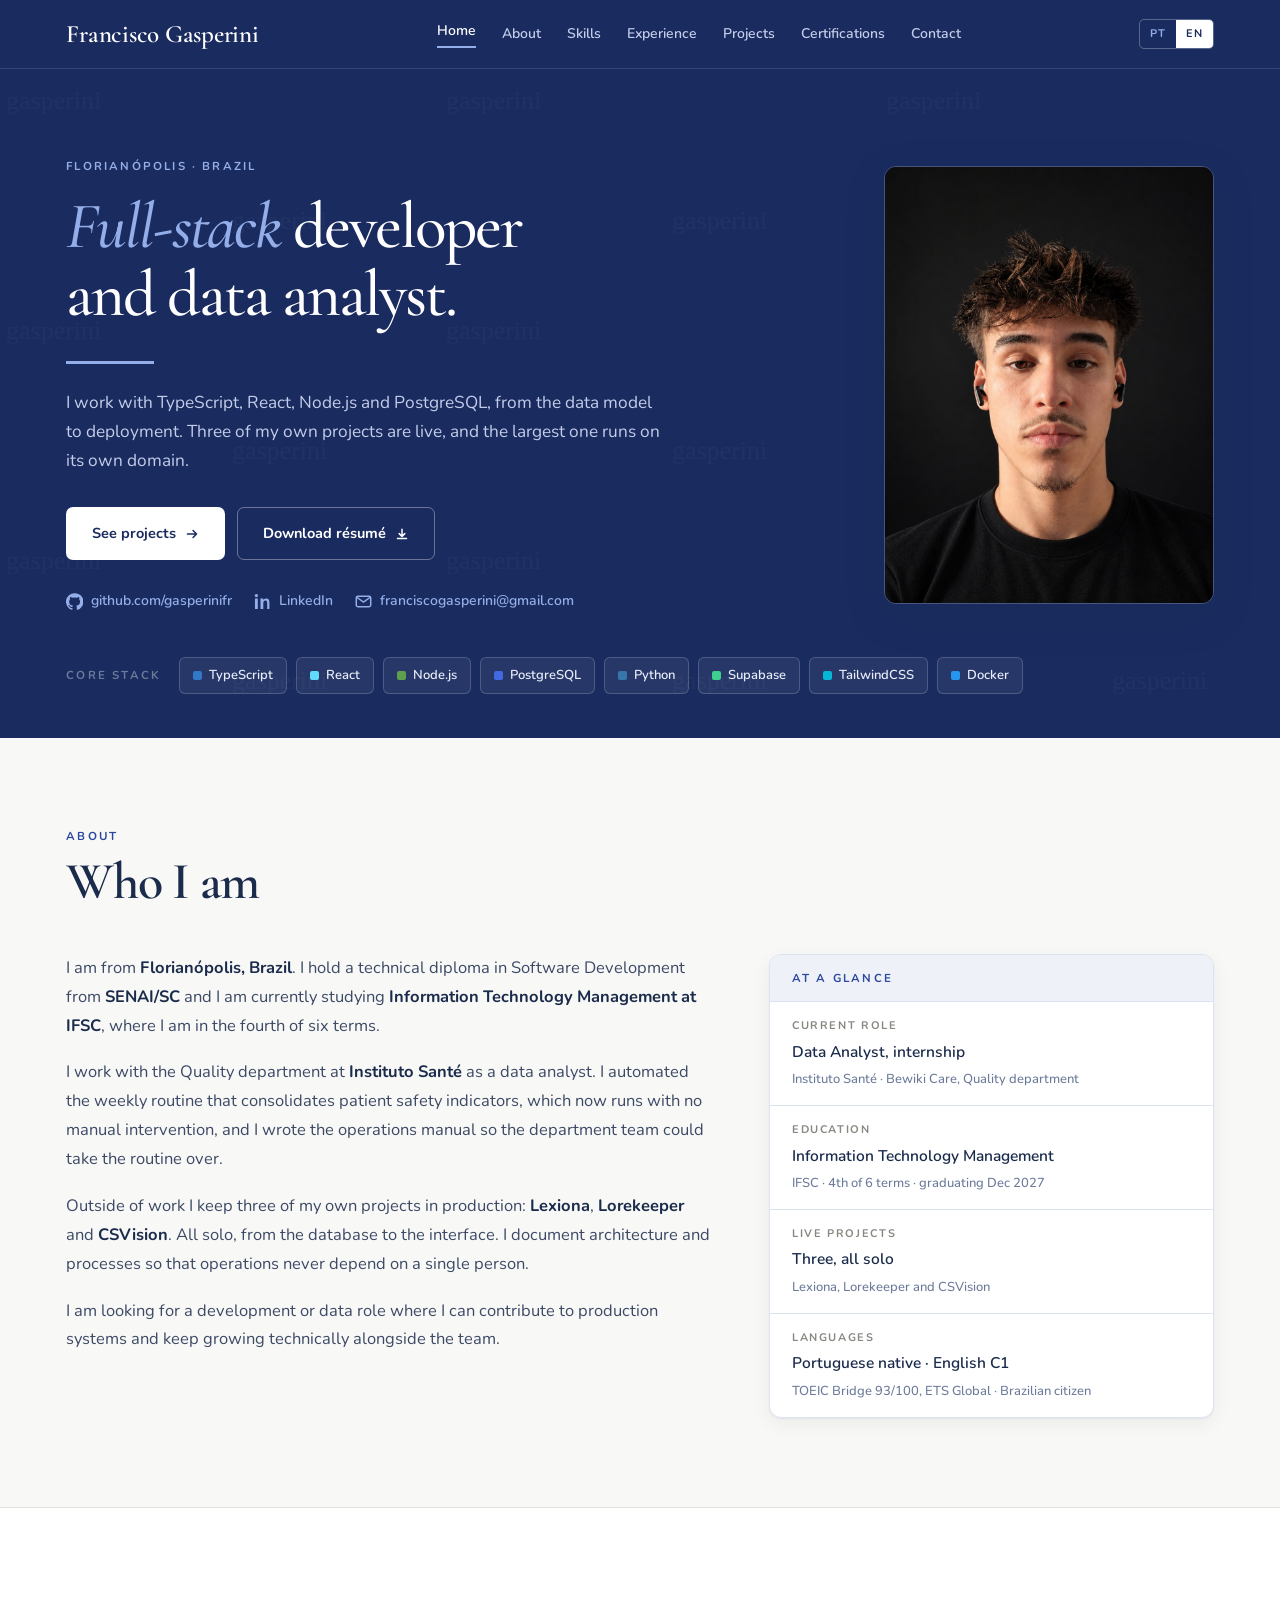
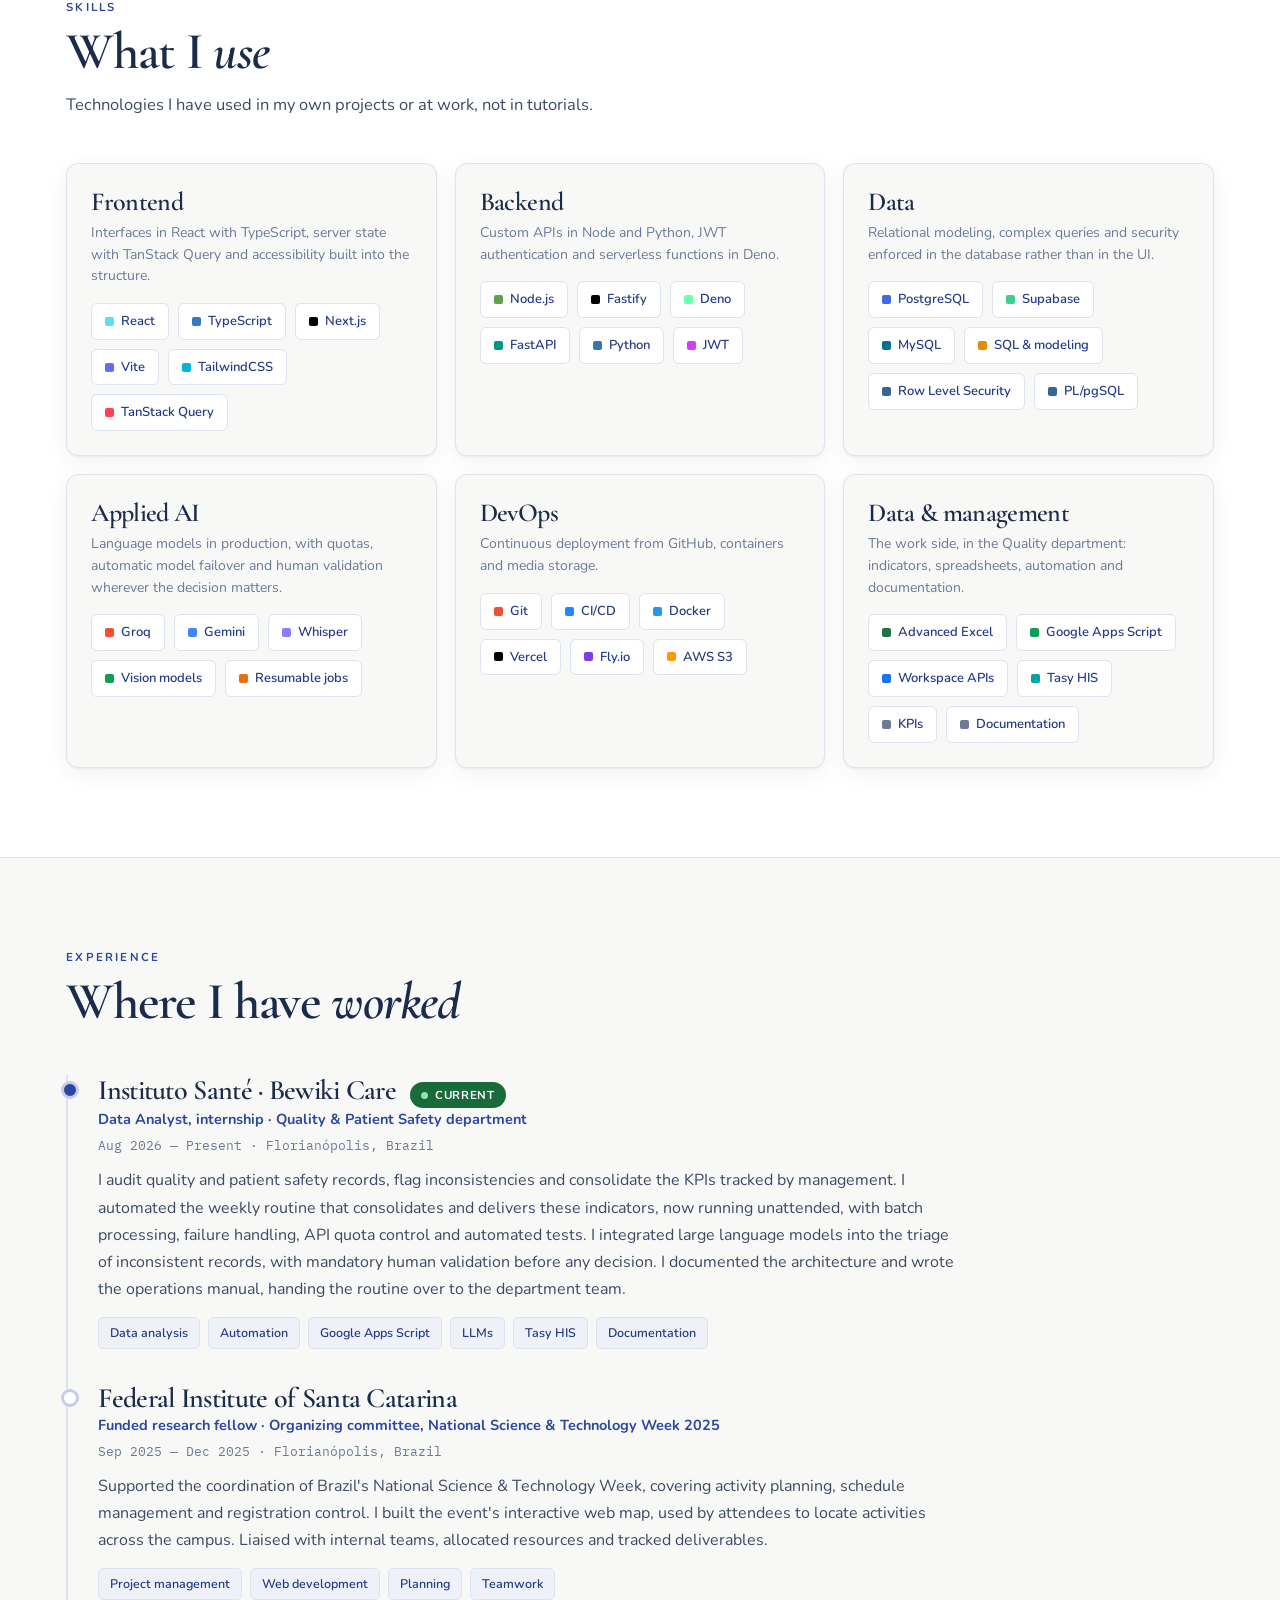
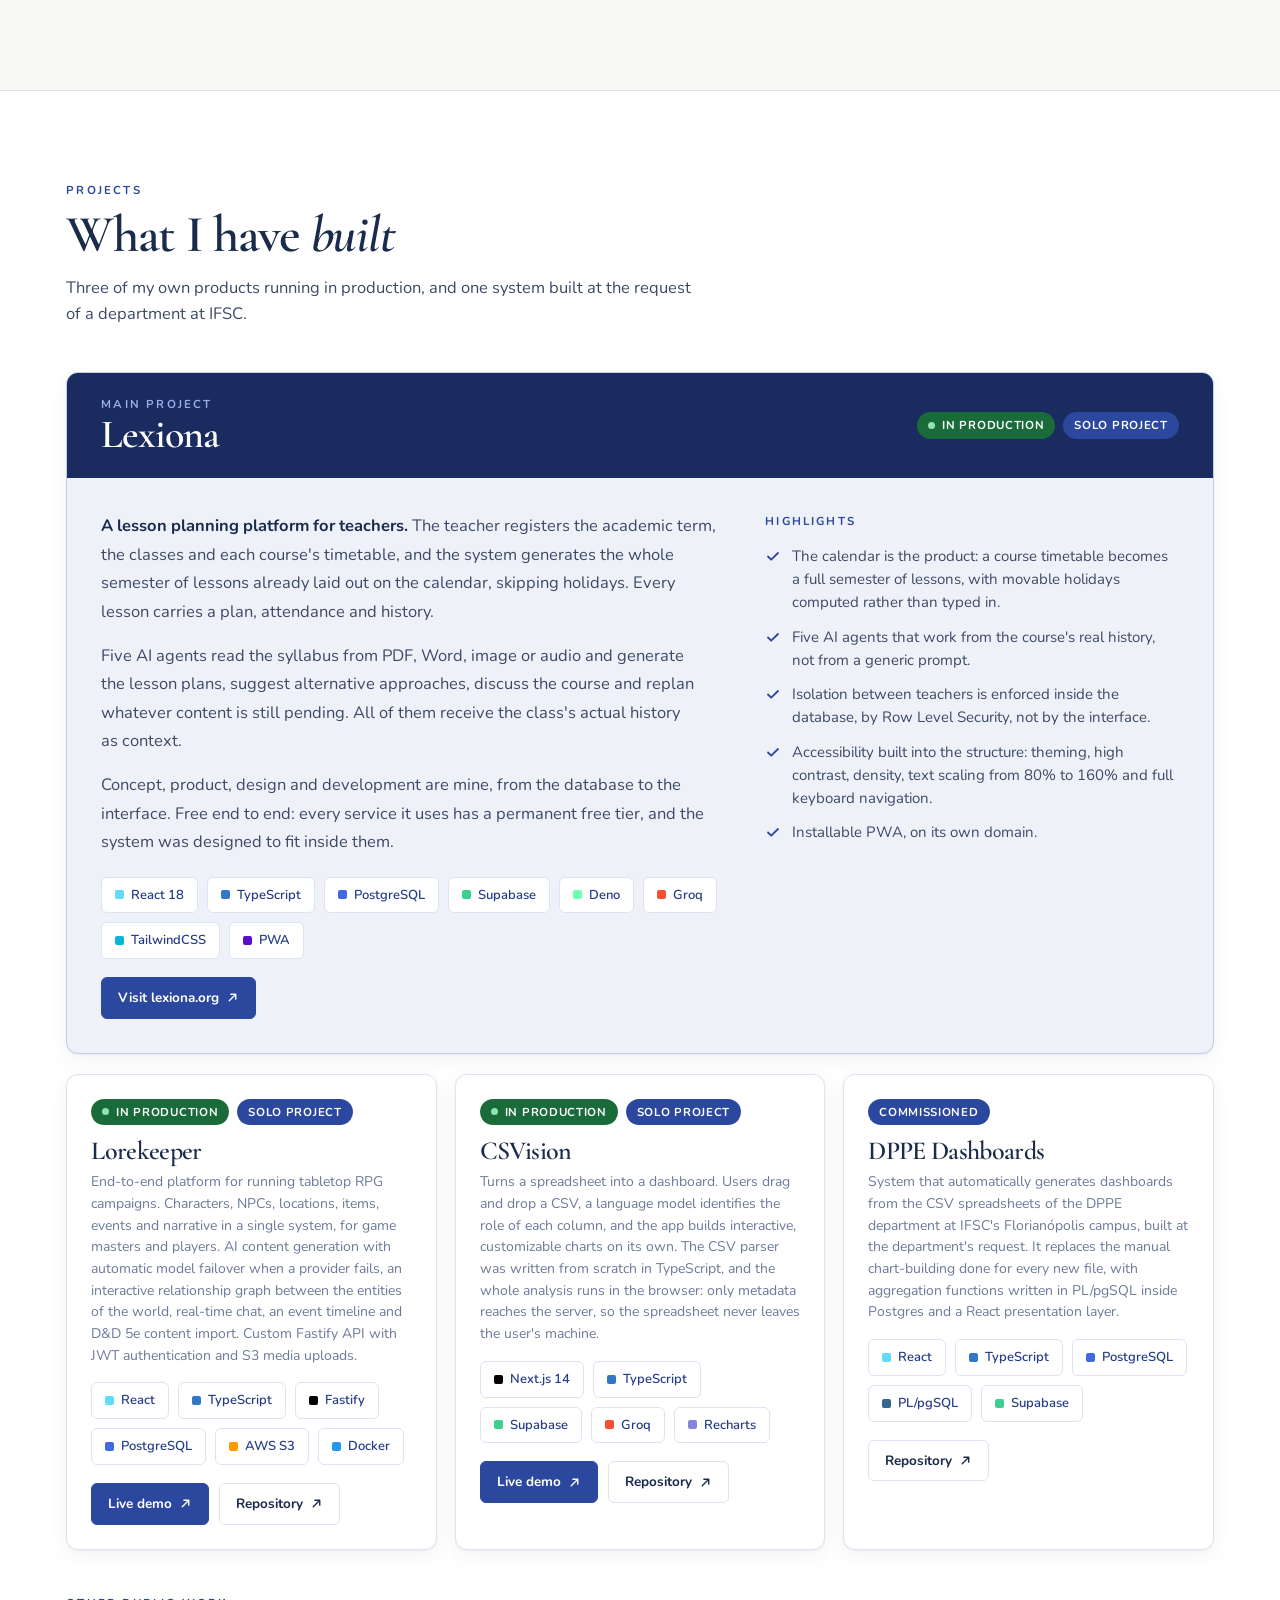
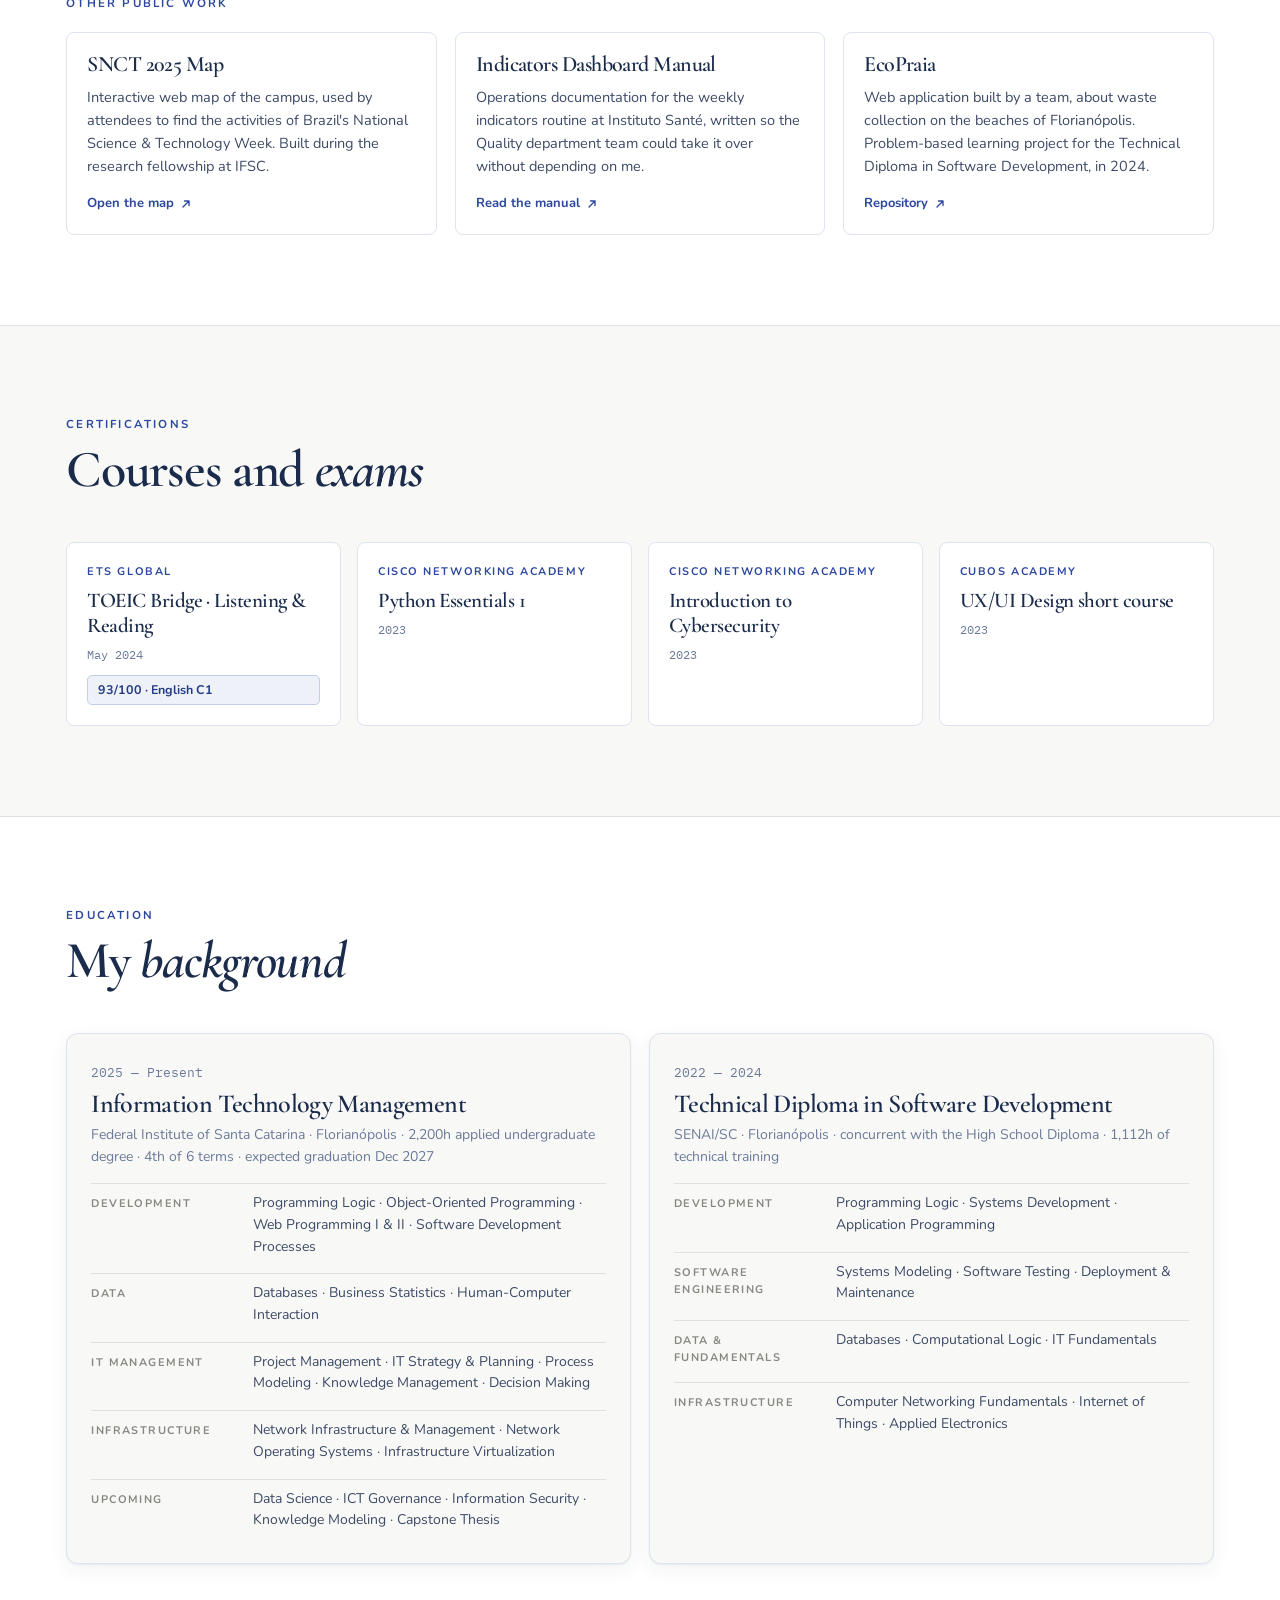
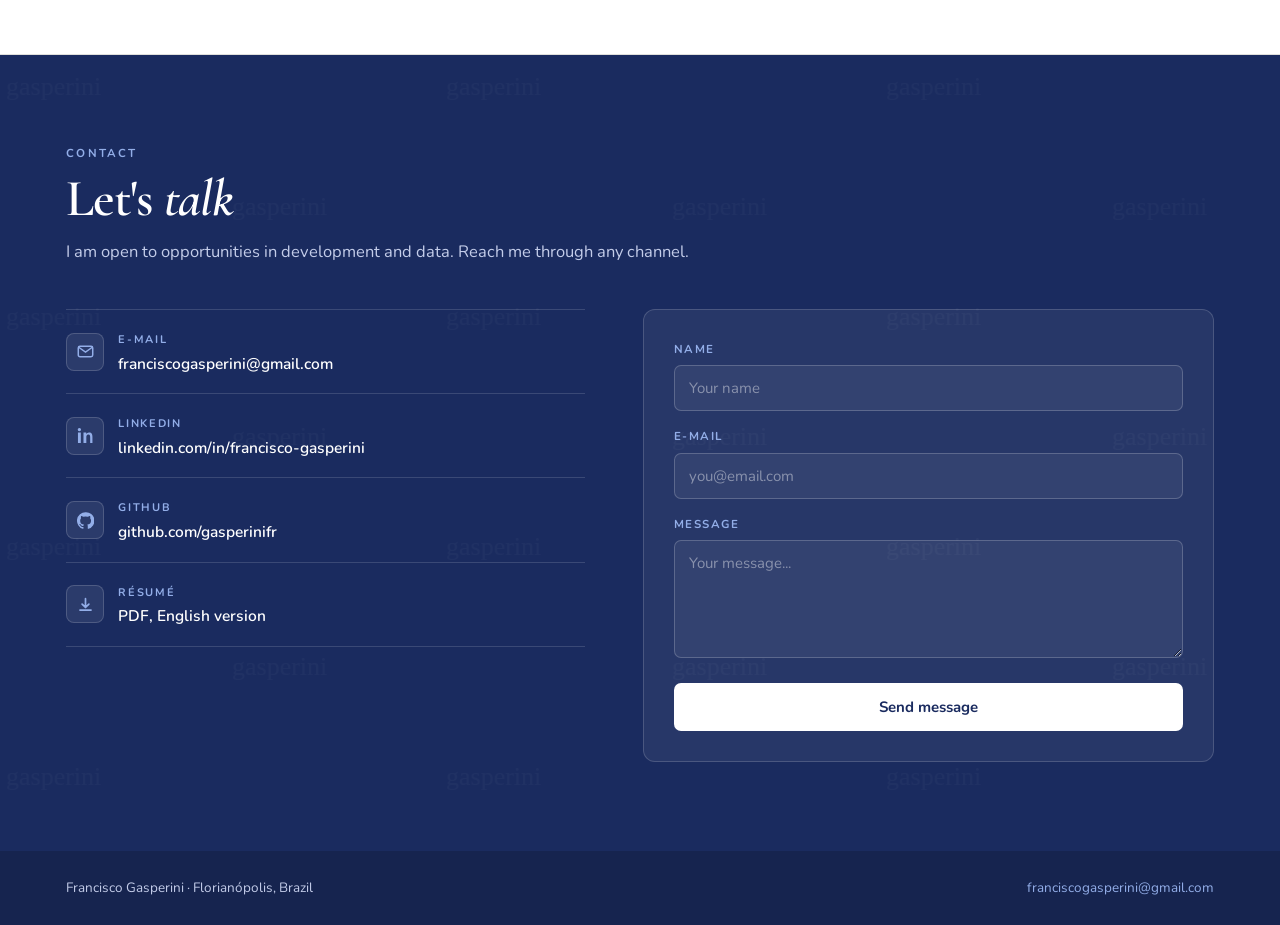
==== commit be0a3874: "Redesenha o portfólio e atualiza o conteúdo para 2026 Design refeito na identidade que já uso nos me" ====
--- a/en.html
+++ b/en.html
@@ -3,317 +3,15 @@
 <head>
 <meta charset="UTF-8">
 <meta name="viewport" content="width=device-width, initial-scale=1.0">
-<title>Francisco Gasperini</title>
-<style>
-  :root {
-    --bg: #0a0a0f;
-    --bg2: #111118;
-    --surface: #16161f;
-    --border: #1e1e2e;
-    --accent: #7c6af7;
-    --accent2: #a78bfa;
-    --accent-glow: rgba(124,106,247,0.15);
-    --text: #e8e8f0;
-    --muted: #6b6b80;
-    --white: #ffffff;
-  }
-  * { margin:0; padding:0; box-sizing:border-box; }
-  html { scroll-behavior:smooth; }
-  body { background:var(--bg); color:var(--text); font-family:'Segoe UI',system-ui,sans-serif; overflow-x:hidden; }
-
-  /* ── Lang Toggle ── */
-  .lang-toggle {
-    position:fixed; bottom:1.8rem; right:1.8rem; z-index:200;
-    display:flex; align-items:center; gap:0; border-radius:999px;
-    overflow:hidden; border:1px solid var(--border);
-    box-shadow:0 4px 24px rgba(0,0,0,0.4); backdrop-filter:blur(12px);
-  }
-  .lang-toggle a {
-    display:flex; align-items:center; padding:0.45rem 0.9rem;
-    font-size:0.75rem; font-weight:700; letter-spacing:0.08em;
-    text-decoration:none; transition:background 0.2s,color 0.2s;
-    background:var(--surface); color:var(--muted);
-  }
-  .lang-toggle a.active {
-    background:var(--accent); color:#fff;
-  }
-  .lang-toggle a:hover:not(.active) { color:var(--white); }
-
-  nav {
-    position:fixed; top:0; left:0; right:0; z-index:100;
-    display:flex; justify-content:space-between; align-items:center;
-    padding:1.2rem 3rem;
-    background:rgba(10,10,15,0.85); backdrop-filter:blur(16px);
-    border-bottom:1px solid var(--border);
-  }
-  .nav-logo { font-size:1.1rem; font-weight:700; letter-spacing:0.05em; color:var(--white); }
-  .nav-logo span { color:var(--accent); }
-  .nav-links { display:flex; gap:2rem; list-style:none; }
-  .nav-links a { color:var(--muted); text-decoration:none; font-size:0.875rem; letter-spacing:0.03em; transition:color 0.2s; }
-  .nav-links a:hover { color:var(--white); }
-
-  #hero {
-    min-height:100vh; display:flex; align-items:center; justify-content:center;
-    position:relative; overflow:hidden; padding:6rem 2rem 4rem;
-  }
-  .hero-bg {
-    position:absolute; inset:0; pointer-events:none;
-    background:
-      radial-gradient(ellipse 60% 50% at 20% 50%, rgba(124,106,247,0.08) 0%, transparent 70%),
-      radial-gradient(ellipse 40% 40% at 80% 20%, rgba(167,139,250,0.05) 0%, transparent 60%);
-  }
-  .hero-grid {
-    position:absolute; inset:0; pointer-events:none;
-    background-image: linear-gradient(rgba(124,106,247,0.03) 1px, transparent 1px), linear-gradient(90deg, rgba(124,106,247,0.03) 1px, transparent 1px);
-    background-size:60px 60px;
-    mask-image:radial-gradient(ellipse 80% 80% at 50% 50%, black 0%, transparent 100%);
-  }
-  .hero-content { position:relative; z-index:1; max-width:700px; text-align:center; }
-  .hero-tag {
-    display:inline-flex; align-items:center; gap:0.5rem;
-    background:var(--accent-glow); border:1px solid rgba(124,106,247,0.3); color:var(--accent2);
-    font-size:0.78rem; letter-spacing:0.12em; text-transform:uppercase;
-    padding:0.4rem 1rem; border-radius:999px; margin-bottom:1.8rem;
-    animation:fadeUp 0.6s ease both;
-  }
-  .status-dot { width:7px; height:7px; border-radius:50%; background:#22c55e; animation:pulse 2s infinite; }
-  @keyframes pulse { 0%,100%{opacity:1;transform:scale(1)} 50%{opacity:0.5;transform:scale(1.3)} }
-  .hero-name {
-    font-size:clamp(2.8rem,7vw,5rem); font-weight:800; line-height:1.05;
-    letter-spacing:-0.03em; color:var(--white);
-    animation:fadeUp 0.6s 0.1s ease both;
-  }
-  .hero-name em {
-    font-style:normal;
-    background:linear-gradient(135deg, var(--accent), var(--accent2));
-    -webkit-background-clip:text; -webkit-text-fill-color:transparent; background-clip:text;
-  }
-  .hero-sub { margin-top:1.2rem; color:var(--muted); font-size:1.05rem; line-height:1.7; animation:fadeUp 0.6s 0.2s ease both; }
-  .hero-ctas { margin-top:2.5rem; display:flex; gap:1rem; justify-content:center; flex-wrap:wrap; animation:fadeUp 0.6s 0.3s ease both; }
-  .btn-primary {
-    background:var(--accent); color:#fff; padding:0.8rem 1.8rem; border-radius:8px;
-    text-decoration:none; font-size:0.9rem; font-weight:600;
-    transition:opacity 0.2s,transform 0.2s; box-shadow:0 0 20px rgba(124,106,247,0.3);
-  }
-  .btn-primary:hover { opacity:0.85; transform:translateY(-1px); }
-  .btn-outline {
-    border:1px solid var(--border); color:var(--text); padding:0.8rem 1.8rem; border-radius:8px;
-    text-decoration:none; font-size:0.9rem; font-weight:500; transition:border-color 0.2s,color 0.2s,transform 0.2s;
-  }
-  .btn-outline:hover { border-color:var(--accent); color:var(--white); transform:translateY(-1px); }
-  .hero-socials { margin-top:3rem; display:flex; gap:1.5rem; justify-content:center; animation:fadeUp 0.6s 0.4s ease both; }
-  .hero-socials a { color:var(--muted); text-decoration:none; font-size:0.82rem; letter-spacing:0.04em; transition:color 0.2s; display:flex; align-items:center; gap:0.4rem; }
-  .hero-socials a:hover { color:var(--white); }
-  .scroll-hint { position:absolute; bottom:2.5rem; left:50%; transform:translateX(-50%); display:flex; flex-direction:column; align-items:center; gap:0.5rem; color:var(--muted); font-size:0.75rem; letter-spacing:0.08em; animation:fadeUp 0.6s 0.6s ease both; }
-  .scroll-line { width:1px; height:40px; background:linear-gradient(to bottom, var(--accent), transparent); animation:scrollPulse 2s ease-in-out infinite; }
-
-  section { padding:6rem 2rem; }
-  .container { max-width:960px; margin:0 auto; }
-  .section-label { display:flex; align-items:center; gap:0.8rem; margin-bottom:0.8rem; }
-  .section-label span { font-size:0.75rem; letter-spacing:0.15em; text-transform:uppercase; color:var(--accent); font-weight:600; }
-  .section-label::after { content:''; flex:1; height:1px; background:linear-gradient(to right, var(--border), transparent); }
-  .section-title { font-size:clamp(1.8rem,4vw,2.5rem); font-weight:700; color:var(--white); line-height:1.2; letter-spacing:-0.02em; margin-bottom:1rem; }
-  .section-desc { color:var(--muted); font-size:0.95rem; line-height:1.7; max-width:100%; }
-
-  #sobre { background:var(--bg2); }
-  .about-grid { display:grid; grid-template-columns:1fr 1fr; gap:4rem; align-items:center; margin-top:3rem; }
-  .about-text p { color:var(--muted); line-height:1.8; font-size:0.95rem; margin-bottom:1rem; }
-  .about-text p strong { color:var(--text); }
-  .about-tags { display:flex; flex-wrap:wrap; gap:0.5rem; margin-top:1.5rem; }
-  .tag { background:var(--surface); border:1px solid var(--border); color:var(--muted); font-size:0.78rem; padding:0.35rem 0.75rem; border-radius:999px; transition:border-color 0.2s,color 0.2s; }
-  .tag:hover { border-color:var(--accent); color:var(--accent2); }
-  .about-stats { display:grid; grid-template-columns:1fr 1fr; gap:1rem; }
-  .stat-card { background:var(--surface); border:1px solid var(--border); border-radius:12px; padding:1.5rem; transition:border-color 0.3s; }
-  .stat-card:hover { border-color:var(--accent); }
-  .stat-num { font-size:2rem; font-weight:800; color:var(--white); line-height:1; }
-  .stat-num span { color:var(--accent); }
-  .stat-label { font-size:0.78rem; color:var(--muted); margin-top:0.4rem; text-transform:uppercase; letter-spacing:0.06em; }
-
-  #habilidades { background:var(--bg); }
-  .skills-grid { display:grid; grid-template-columns:repeat(auto-fit,minmax(300px,1fr)); gap:1.4rem; margin-top:3rem; }
-  .skill-card { background:var(--surface); border:1px solid var(--border); border-radius:18px; padding:2rem; display:flex; flex-direction:column; gap:1.1rem; transition:transform 0.3s,border-color 0.3s,box-shadow 0.3s; cursor:default; }
-  .skill-card:hover { transform:translateY(-5px); border-color:var(--accent); box-shadow:0 10px 48px rgba(124,106,247,0.13); }
-  .skill-header { display:flex; align-items:center; gap:0.75rem; }
-  .skill-icon { font-size:1.5rem; line-height:1; }
-  .skill-name { font-size:1.05rem; font-weight:700; color:var(--white); }
-  .skill-desc { font-size:0.83rem; color:var(--muted); line-height:1.65; }
-  .skill-pills { display:flex; flex-wrap:wrap; gap:0.5rem; margin-top:auto; padding-top:0.4rem; }
-  .pill { display:inline-flex; align-items:center; gap:0.45rem; font-size:0.8rem; font-weight:600; letter-spacing:0.01em; padding:0.42rem 0.85rem; border-radius:7px; border:1px solid; white-space:nowrap; line-height:1; }
-  .pill svg { width:14px; height:14px; flex-shrink:0; display:block; }
-  .pill-react    { background:#20232a; color:#61dafb; border-color:#61dafb30; }
-  .pill-ts       { background:#1a2a3a; color:#3178c6; border-color:#3178c630; }
-  .pill-vite     { background:#1c1836; color:#bd34fe; border-color:#bd34fe30; }
-  .pill-tailwind { background:#0d1f2d; color:#38bdf8; border-color:#38bdf830; }
-  .pill-fastify  { background:#1a1a1a; color:#d4d4d4; border-color:#ffffff18; }
-  .pill-node     { background:#0d1f0d; color:#68a063; border-color:#68a06330; }
-  .pill-jwt      { background:#120d1a; color:#d63aff; border-color:#d63aff30; }
-  .pill-zustand  { background:#141414; color:#c9c9c9; border-color:#ffffff18; }
-  .pill-tanstack { background:#1a0a0a; color:#ff4154; border-color:#ff415430; }
-  .pill-neutral  { background:rgba(124,106,247,0.1); border-color:rgba(124,106,247,0.2); color:var(--accent2); }
-  .pill-postgres { background:#0d1a2e; color:#5b85e8; border-color:#4169e130; }
-  .pill-supabase { background:#0a1a10; color:#3ecf8e; border-color:#3ecf8e30; }
-  .pill-aws      { background:#1a1200; color:#ff9900; border-color:#ff990030; }
-  .pill-vercel   { background:#1a1a1a; color:#d4d4d4; border-color:#ffffff18; }
-  .pill-flyio    { background:#0d0a1f; color:#9f7aea; border-color:#8b5cf630; }
-  .pill-github   { background:#111; color:#c9c9c9; border-color:#ffffff18; }
-  .pill-groq     { background:#0d0d0d; color:#aaaaaa; border-color:#aaaaaa20; }
-  .pill-llm      { background:#16111f; color:#a78bfa; border-color:#a78bfa30; }
-  .pill-html     { background:#1f0e05; color:#e44d26; border-color:#e44d2630; }
-  .pill-css      { background:#0a1220; color:#4b78e0; border-color:#2965f130; }
-  .pill-js       { background:#1a1800; color:#e8d44d; border-color:#f0db4f30; }
-  .pill-figma    { background:#1a0d10; color:#f24e1e; border-color:#f24e1e30; }
-  .pill-cisco    { background:#001224; color:#1ba0d7; border-color:#1ba0d730; }
-  .pill-python   { background:#0a1520; color:#4b8bbe; border-color:#4b8bbe30; }
-  .pill-fastapi  { background:#032220; color:#009688; border-color:#00968830; }
-  .pill-redis    { background:#1a0a08; color:#dc382d; border-color:#dc382d30; }
-  .pill-recharts { background:#0d1a1f; color:#22b5bf; border-color:#22b5bf30; }
-
-  #experiencia { background:var(--bg2); }
-  .exp-card { background:var(--surface); border:1px solid var(--border); border-radius:16px; padding:2rem; margin-top:2rem; transition:border-color 0.3s; }
-  .exp-card:hover { border-color:rgba(124,106,247,0.3); }
-  .exp-header { display:flex; justify-content:space-between; align-items:flex-start; gap:1rem; flex-wrap:wrap; margin-bottom:0.8rem; }
-  .exp-role { font-size:1rem; font-weight:700; color:var(--white); }
-  .exp-period { font-size:0.75rem; color:var(--accent); background:var(--accent-glow); border:1px solid rgba(124,106,247,0.2); padding:0.25rem 0.7rem; border-radius:999px; white-space:nowrap; }
-  .exp-org { font-size:0.82rem; color:var(--muted); margin-bottom:1rem; }
-  .exp-desc { font-size:0.85rem; color:var(--muted); line-height:1.7; }
-  .exp-tags { display:flex; flex-wrap:wrap; gap:0.4rem; margin-top:1.2rem; }
-  .exp-tag { background:var(--bg); border:1px solid var(--border); color:var(--muted); font-size:0.7rem; padding:0.2rem 0.55rem; border-radius:999px; }
-
-  #projetos { background:var(--bg); }
-  .projects-grid { display:grid; grid-template-columns:repeat(auto-fit,minmax(280px,1fr)); gap:1.5rem; margin-top:3rem; }
-  .project-card { background:var(--surface); border:1px solid var(--border); border-radius:16px; padding:1.8rem; display:flex; flex-direction:column; transition:transform 0.3s,border-color 0.3s,box-shadow 0.3s; position:relative; overflow:hidden; }
-  .project-card::before { content:''; position:absolute; top:0; left:0; right:0; height:2px; background:linear-gradient(to right, var(--accent), var(--accent2)); opacity:0; transition:opacity 0.3s; }
-  .project-card:hover { transform:translateY(-4px); border-color:rgba(124,106,247,0.3); box-shadow:0 8px 40px rgba(124,106,247,0.1); }
-  .project-card:hover::before { opacity:1; }
-  .project-type { font-size:0.7rem; letter-spacing:0.12em; text-transform:uppercase; color:var(--accent); font-weight:600; margin-bottom:0.8rem; }
-  .project-title { font-size:1.05rem; font-weight:700; color:var(--white); margin-bottom:0.6rem; }
-  .project-desc { font-size:0.83rem; color:var(--muted); line-height:1.6; flex:1; margin-bottom:1.5rem; }
-  .project-footer { display:flex; justify-content:space-between; align-items:center; }
-  .project-tags { display:flex; gap:0.4rem; flex-wrap:wrap; }
-  .project-tag { background:var(--bg); border:1px solid var(--border); color:var(--muted); font-size:0.7rem; padding:0.15rem 0.5rem; border-radius:999px; }
-  .project-link { color:var(--accent); font-size:0.78rem; text-decoration:none; font-weight:600; white-space:nowrap; transition:color 0.2s; }
-  .project-link:hover { color:var(--white); }
-
-  .project-card.featured {
-    grid-column: 1 / -1;
-    display:grid;
-    grid-template-columns: 1fr 1fr;
-    gap: 2rem;
-    align-items: start;
-    border-color: rgba(124,106,247,0.25);
-    background: linear-gradient(135deg, #16161f 0%, #1a1825 100%);
-    padding: 2.2rem;
-  }
-  .project-card.featured::before { opacity: 0.6; }
-  .project-card.featured:hover { border-color: rgba(124,106,247,0.5); box-shadow: 0 12px 60px rgba(124,106,247,0.15); }
-  .project-card.featured:hover::before { opacity: 1; }
-  .featured-left { display:flex; flex-direction:column; }
-  .featured-right { display:flex; flex-direction:column; gap:0.8rem; }
-  .featured-badge {
-    display:inline-flex; align-items:center; gap:0.4rem;
-    font-size:0.68rem; letter-spacing:0.14em; text-transform:uppercase;
-    color:#22c55e; background:rgba(34,197,94,0.1); border:1px solid rgba(34,197,94,0.25);
-    padding:0.25rem 0.7rem; border-radius:999px; margin-bottom:0.8rem;
-    width:fit-content;
-  }
-  .featured-badge-dot { width:5px; height:5px; border-radius:50%; background:#22c55e; animation:pulse 2s infinite; }
-  .featured-title { font-size:1.5rem; font-weight:800; color:var(--white); margin-bottom:0.5rem; letter-spacing:-0.02em; }
-  .featured-desc { font-size:0.875rem; color:var(--muted); line-height:1.7; margin-bottom:1.5rem; flex:1; }
-  .featured-footer { display:flex; gap:1rem; align-items:center; flex-wrap:wrap; }
-  .featured-tags { display:flex; gap:0.4rem; flex-wrap:wrap; }
-  .featured-tag { background:var(--bg); border:1px solid var(--border); color:var(--muted); font-size:0.7rem; padding:0.15rem 0.5rem; border-radius:999px; }
-  .featured-link-primary {
-    display:inline-flex; align-items:center; gap:0.4rem;
-    background:var(--accent); color:#fff; padding:0.5rem 1.1rem; border-radius:7px;
-    text-decoration:none; font-size:0.8rem; font-weight:600;
-    transition:opacity 0.2s,transform 0.2s; white-space:nowrap;
-  }
-  .featured-link-primary:hover { opacity:0.85; transform:translateY(-1px); }
-  .featured-link-secondary {
-    color:var(--muted); font-size:0.78rem; text-decoration:none; font-weight:500;
-    transition:color 0.2s; white-space:nowrap;
-  }
-  .featured-link-secondary:hover { color:var(--white); }
-  .featured-stat-grid { display:grid; grid-template-columns:1fr 1fr; gap:0.7rem; }
-  .featured-stat {
-    background:rgba(255,255,255,0.03); border:1px solid rgba(255,255,255,0.06);
-    border-radius:10px; padding:0.9rem 1rem;
-  }
-  .featured-stat-num { font-size:1.3rem; font-weight:800; color:var(--white); line-height:1; }
-  .featured-stat-num span { color:var(--accent2); font-size:0.9rem; }
-  .featured-stat-label { font-size:0.7rem; color:var(--muted); margin-top:0.3rem; text-transform:uppercase; letter-spacing:0.06em; }
-  .featured-highlights { display:flex; flex-direction:column; gap:0.5rem; margin-top:0.4rem; }
-  .featured-highlight {
-    display:flex; align-items:flex-start; gap:0.6rem;
-    font-size:0.8rem; color:var(--muted); line-height:1.5;
-  }
-  .featured-highlight-dot {
-    width:4px; height:4px; border-radius:50%; background:var(--accent2);
-    margin-top:0.45rem; flex-shrink:0; opacity:0.7;
-  }
-
-  #certificados { background:var(--bg2); }
-  .certs-grid { display:grid; grid-template-columns:repeat(auto-fit,minmax(220px,1fr)); gap:1rem; margin-top:3rem; }
-  .cert-card { background:var(--surface); border:1px solid var(--border); border-radius:12px; padding:1.4rem; transition:border-color 0.3s,transform 0.3s; }
-  .cert-card:hover { border-color:var(--accent); transform:translateY(-2px); }
-  .cert-issuer { font-size:0.7rem; color:var(--accent); text-transform:uppercase; letter-spacing:0.1em; font-weight:600; margin-bottom:0.4rem; }
-  .cert-name { font-size:0.88rem; font-weight:700; color:var(--white); margin-bottom:0.3rem; line-height:1.3; }
-  .cert-date { font-size:0.75rem; color:var(--muted); }
-  .cert-highlight { font-size:0.78rem; color:var(--accent2); margin-top:0.4rem; font-weight:500; }
-
-  #formacao { background:var(--bg); }
-  .formation-list { margin-top:3rem; display:flex; flex-direction:column; }
-  .formation-item { display:flex; gap:2rem; align-items:flex-start; padding:2rem 0; border-bottom:1px solid var(--border); transition:padding-left 0.3s; }
-  .formation-item:hover { padding-left:0.8rem; }
-  .formation-item:last-child { border-bottom:none; }
-  .f-year { font-size:0.78rem; color:var(--accent); font-weight:600; letter-spacing:0.06em; min-width:90px; padding-top:0.15rem; }
-  .f-inst { font-size:0.78rem; color:var(--muted); text-transform:uppercase; letter-spacing:0.08em; margin-bottom:0.3rem; }
-  .f-title { font-size:1rem; font-weight:700; color:var(--white); margin-bottom:0.4rem; }
-  .f-desc { font-size:0.83rem; color:var(--muted); line-height:1.6; }
-
-  .lang-row { display:flex; gap:1rem; margin-top:2rem; flex-wrap:wrap; }
-  .lang-card { background:var(--surface); border:1px solid var(--border); border-radius:12px; padding:1.2rem 1.6rem; display:flex; align-items:center; gap:1rem; transition:border-color 0.3s; }
-  .lang-card:hover { border-color:var(--accent); }
-  .lang-flag { font-size:1.4rem; }
-  .lang-name { font-size:0.9rem; font-weight:700; color:var(--white); }
-  .lang-level { font-size:0.75rem; color:var(--muted); }
-  .lang-badge { font-size:0.7rem; color:var(--accent2); background:var(--accent-glow); border:1px solid rgba(124,106,247,0.2); padding:0.15rem 0.5rem; border-radius:999px; margin-top:0.2rem; display:inline-block; }
-
-  #contato { background:var(--bg2); }
-  .contact-wrapper { display:grid; grid-template-columns:1fr 1fr; gap:4rem; margin-top:3rem; align-items:start; }
-  .contact-info p { color:var(--muted); font-size:0.9rem; line-height:1.7; margin-bottom:2rem; }
-  .contact-links { display:flex; flex-direction:column; gap:1rem; }
-  .contact-link { display:flex; align-items:center; gap:1rem; color:var(--muted); text-decoration:none; font-size:0.875rem; transition:color 0.2s; }
-  .contact-link:hover { color:var(--white); }
-  .contact-link-icon { width:38px; height:38px; border-radius:8px; background:var(--surface); border:1px solid var(--border); display:flex; align-items:center; justify-content:center; font-size:1rem; transition:border-color 0.2s; flex-shrink:0; }
-  .contact-link:hover .contact-link-icon { border-color:var(--accent); }
-  .contact-form { display:flex; flex-direction:column; gap:1rem; }
-  .form-group { display:flex; flex-direction:column; gap:0.4rem; }
-  .form-label { font-size:0.78rem; color:var(--muted); letter-spacing:0.05em; }
-  .form-input, .form-textarea { background:var(--surface); border:1px solid var(--border); color:var(--text); padding:0.75rem 1rem; border-radius:8px; font-size:0.875rem; outline:none; font-family:inherit; transition:border-color 0.2s; }
-  .form-input:focus, .form-textarea:focus { border-color:var(--accent); }
-  .form-textarea { resize:vertical; min-height:120px; }
-  .form-btn { background:var(--accent); color:#fff; border:none; cursor:pointer; padding:0.85rem 1.5rem; border-radius:8px; font-size:0.9rem; font-weight:600; font-family:inherit; transition:opacity 0.2s,transform 0.2s; box-shadow:0 0 20px rgba(124,106,247,0.25); }
-  .form-btn:hover { opacity:0.85; transform:translateY(-1px); }
-
-  footer { padding:2rem 3rem; border-top:1px solid var(--border); display:flex; justify-content:space-between; align-items:center; color:var(--muted); font-size:0.78rem; }
-  footer span { color:var(--accent); }
-
-  @keyframes fadeUp { from{opacity:0;transform:translateY(20px)} to{opacity:1;transform:translateY(0)} }
-  @keyframes scrollPulse { 0%,100%{opacity:0.3;transform:scaleY(1)} 50%{opacity:1;transform:scaleY(1.2)} }
-  .reveal { opacity:0; transform:translateY(24px); transition:opacity 0.6s ease,transform 0.6s ease; }
-  .reveal.visible { opacity:1; transform:none; }
-
-  @media(max-width:700px){
-    nav { padding:1rem 1.2rem; }
-    .nav-links { gap:1rem; font-size:0.78rem; }
-    .about-grid,.contact-wrapper { grid-template-columns:1fr; gap:2.5rem; }
-    footer { flex-direction:column; gap:0.5rem; text-align:center; }
-    .project-card.featured { grid-template-columns:1fr; }
-    .featured-stat-grid { grid-template-columns:repeat(2,1fr); }
-    .lang-toggle { bottom:1rem; right:1rem; }
-  }
-</style>
+<title>Francisco Gasperini — Full-stack developer and data analyst</title>
+<meta name="description" content="Portfolio of Francisco Gasperini. Full-stack developer and data analyst based in Florianópolis, Brazil. TypeScript, React, Node.js and PostgreSQL, from the data model to deployment.">
+<meta property="og:title" content="Francisco Gasperini — Full-stack developer and data analyst">
+<meta property="og:description" content="Three of my own projects are live. TypeScript, React, Node.js and PostgreSQL, from the data model to deployment.">
+<meta property="og:type" content="website">
+<meta property="og:url" content="https://portfolio2k26fg.vercel.app/en.html">
+<meta property="og:locale" content="en_US">
+<meta name="twitter:card" content="summary_large_image">
+<link rel="canonical" href="https://portfolio2k26fg.vercel.app/en.html" />
 <link rel="alternate" hreflang="pt-BR" href="./index.html" />
 <link rel="alternate" hreflang="en" href="./en.html" />
 <link rel="icon" type="image/png" href="./portfolio_tecnico/favicon/favicon-96x96.png" sizes="96x96" />
@@ -321,577 +19,683 @@
 <link rel="shortcut icon" href="./portfolio_tecnico/favicon/favicon.ico" />
 <link rel="apple-touch-icon" sizes="180x180" href="./portfolio_tecnico/favicon/apple-touch-icon.png" />
 <link rel="manifest" href="./portfolio_tecnico/favicon/site.webmanifest" />
+<link rel="preconnect" href="https://fonts.googleapis.com">
+<link rel="preconnect" href="https://fonts.gstatic.com" crossorigin>
+<link rel="stylesheet" href="https://fonts.googleapis.com/css2?family=Cormorant+Garamond:ital,wght@0,400;0,500;0,600;0,700;1,400;1,500;1,600&family=IBM+Plex+Mono:wght@400;500&family=Nunito:wght@400;500;600;700;900&display=swap">
+<style>
+:root{
+  --navy:#1A2B5F; --navy-2:#16244F; --navy-3:#1B2B4B;
+  --azul:#2C479E; --azul-forte:#243C87;
+  --azul-300:#93AEE8; --azul-200:#C3CCE9; --azul-100:#E8EDF9; --azul-50:#EEF1F8;
+  --papel:#F8F8F6; --papel-2:#F0F0EE; --branco:#FFFFFF;
+  --linha:#E0E0DC; --linha-azul:#DDE3F0;
+  --tinta:#1C2333; --texto:#3D4A66; --fraco:#6B7A99; --cinza:#888882;
+  --serif:'Cormorant Garamond',Georgia,'Times New Roman',serif;
+  --sans:'Nunito','Helvetica Neue',Helvetica,Arial,sans-serif;
+  --mono:'IBM Plex Mono',ui-monospace,SFMono-Regular,Menlo,Consolas,monospace;
+  --raio:8px; --raio-lg:12px;
+  --pad:clamp(20px,4.4vw,60px);
+  --maxw:1260px;
+  --sombra:0 1px 2px rgb(27 43 75 / 6%), 0 6px 20px rgb(27 43 75 / 6%);
+  --sombra-alta:0 12px 40px rgb(27 43 75 / 16%);
+}
+*{box-sizing:border-box}
+html{scroll-behavior:smooth;scroll-padding-top:76px}
+body{margin:0;background:var(--papel);color:var(--tinta);font-family:var(--sans);font-size:16px;line-height:1.6;-webkit-font-smoothing:antialiased;text-rendering:optimizeLegibility}
+img{max-width:100%;display:block}
+a{color:var(--azul);text-decoration:none}
+a:hover{color:var(--navy)}
+h1,h2,h3,h4{font-family:var(--serif);font-weight:600;letter-spacing:-0.025em;line-height:1.08;margin:0}
+p{margin:0}
+::selection{background:var(--azul-300);color:var(--navy)}
+:focus-visible{outline:2px solid var(--azul);outline-offset:3px;border-radius:3px}
+
+.trama{background-image:url("data:image/svg+xml,%3Csvg xmlns='http://www.w3.org/2000/svg' width='440' height='230'%3E%3Ctext x='6' y='40' font-family='Georgia,serif' font-size='26' fill='%23ffffff' fill-opacity='0.026'%3Egasperini%3C/text%3E%3Ctext x='232' y='160' font-family='Georgia,serif' font-size='26' fill='%23ffffff' fill-opacity='0.026'%3Egasperini%3C/text%3E%3C/svg%3E")}
+.wrap{max-width:var(--maxw);margin:0 auto;padding-left:var(--pad);padding-right:var(--pad);width:100%}
+.rotulo{font-size:11.5px;font-weight:700;letter-spacing:.19em;text-transform:uppercase;color:var(--azul)}
+.rotulo-claro{color:var(--azul-300)}
+.secao{padding:clamp(56px,7vw,96px) 0}
+.secao-branca{background:var(--branco);border-top:1px solid var(--linha);border-bottom:1px solid var(--linha)}
+.cabeca{margin-bottom:clamp(28px,4vw,44px)}
+.cabeca h2{font-size:clamp(34px,4.6vw,52px);color:var(--navy-3);margin-top:8px}
+.cabeca .sub{font-size:16.5px;color:var(--texto);margin-top:12px;max-width:640px}
+.it{font-style:italic}
+
+.topo{position:sticky;top:0;z-index:60;background:var(--navy);border-bottom:1px solid rgb(255 255 255 / 12%)}
+.topo-in{display:flex;align-items:center;justify-content:space-between;gap:20px;height:68px}
+.marca{font-family:var(--serif);font-size:25px;font-weight:600;color:#fff;letter-spacing:-0.01em;white-space:nowrap}
+.menu{display:flex;align-items:center;gap:26px}
+.menu a{font-size:14px;font-weight:600;color:var(--azul-200)}
+.menu a:hover{color:#fff}
+.menu a.on{color:#fff;border-bottom:2px solid var(--azul-300);padding-bottom:3px}
+.topo-dir{display:flex;align-items:center;gap:12px}
+.lang{display:flex;border:1px solid rgb(255 255 255 / 28%);border-radius:5px;overflow:hidden;font-size:11px;font-weight:700;letter-spacing:.08em}
+.lang a{padding:5px 10px;color:var(--azul-300)}
+.lang a.on{background:#fff;color:var(--navy)}
+.lang a:hover{color:#fff}
+.lang a.on:hover{color:var(--navy)}
+.menu-btn{display:none;background:none;border:1px solid rgb(255 255 255 / 28%);border-radius:6px;padding:9px 10px;cursor:pointer}
+.menu-btn span{display:block;width:18px;height:1.6px;background:#fff;margin:3.5px 0}
+
+.hero{background-color:var(--navy);color:#fff;padding:clamp(52px,7vw,88px) 0 clamp(30px,4vw,44px)}
+.hero-in{display:grid;grid-template-columns:minmax(0,1fr) 330px;gap:clamp(36px,5vw,72px);align-items:center}
+.hero h1{font-size:clamp(38px,5.1vw,74px);font-weight:500;letter-spacing:-0.03em;line-height:1.04;margin-top:18px;color:#fff;text-wrap:balance}
+.hero h1 .it{color:var(--azul-300);white-space:nowrap}
+.regua{width:88px;height:3px;background:var(--azul-300);margin-top:clamp(22px,3vw,32px)}
+.hero p.lead{font-size:clamp(16px,1.35vw,18px);line-height:1.68;color:var(--azul-200);max-width:600px;margin-top:24px;text-wrap:pretty}
+.acoes{display:flex;flex-wrap:wrap;gap:12px;margin-top:32px}
+.btn{display:inline-flex;align-items:center;gap:9px;padding:14px 25px;border-radius:7px;font-size:14.5px;font-weight:700;border:1.5px solid transparent;cursor:pointer;transition:transform .16s ease,box-shadow .16s ease,background .16s ease}
+.btn:hover{transform:translateY(-2px)}
+.btn-branco{background:#fff;color:var(--navy)}
+.btn-branco:hover{color:var(--navy);box-shadow:var(--sombra-alta)}
+.btn-vazado{border-color:rgb(255 255 255 / 35%);color:#fff}
+.btn-vazado:hover{color:#fff;background:rgb(255 255 255 / 8%)}
+.sociais{display:flex;flex-wrap:wrap;gap:22px;margin-top:30px;font-size:14px;font-weight:600}
+.sociais a{display:inline-flex;align-items:center;gap:8px;color:var(--azul-300)}
+.sociais a:hover{color:#fff}
+.sociais svg{flex:0 0 auto}
+.retrato{border-radius:var(--raio-lg);overflow:hidden;border:1px solid rgb(255 255 255 / 20%);box-shadow:var(--sombra-alta)}
+.retrato img{width:100%;height:clamp(340px,34vw,440px);object-fit:cover;object-position:50% 26%}
+.stack-linha{display:flex;align-items:center;gap:18px;flex-wrap:wrap;padding-top:clamp(28px,4vw,44px)}
+.stack-linha .rotulo{color:var(--fraco)}
+.chips{display:flex;flex-wrap:wrap;gap:9px}
+.chip{display:inline-flex;align-items:center;gap:7px;padding:7px 13px;border:1px solid var(--linha-azul);background:var(--branco);border-radius:6px;font-size:13px;font-weight:600;color:var(--azul-forte)}
+.chip-d{border-color:rgb(255 255 255 / 18%);background:rgb(255 255 255 / 6%);color:var(--azul-100)}
+.pt{width:9px;height:9px;border-radius:2px;flex:0 0 auto}
+
+.sobre-in{display:grid;grid-template-columns:minmax(0,1.45fr) minmax(0,1fr);gap:clamp(32px,4.5vw,64px);align-items:start}
+.sobre-txt p{font-size:16.5px;line-height:1.75;color:var(--texto);margin-bottom:18px;text-wrap:pretty}
+.sobre-txt strong{color:var(--navy-3);font-weight:700}
+.painel{background:var(--branco);border:1px solid var(--linha-azul);border-radius:var(--raio-lg);box-shadow:var(--sombra);overflow:hidden}
+.painel-t{background:var(--azul-50);border-bottom:1px solid var(--linha-azul);padding:14px 22px}
+.fato{display:grid;grid-template-columns:1fr auto;gap:6px 16px;padding:15px 22px;border-bottom:1px solid var(--linha-azul);align-items:baseline}
+.fato:last-child{border-bottom:none}
+.fato dt{font-size:11px;font-weight:700;letter-spacing:.15em;text-transform:uppercase;color:var(--cinza);grid-column:1/-1}
+.fato dd{margin:0;font-size:15.5px;font-weight:600;color:var(--navy-3);line-height:1.45}
+.fato .mini{font-size:13px;font-weight:500;color:var(--fraco);grid-column:1/-1;margin:0}
+
+.grade-skills{display:grid;grid-template-columns:repeat(auto-fit,minmax(300px,1fr));gap:18px}
+.card{background:var(--branco);border:1px solid var(--linha-azul);border-radius:var(--raio-lg);padding:24px;box-shadow:var(--sombra);transition:transform .18s ease,box-shadow .18s ease}
+.card:hover{transform:translateY(-3px);box-shadow:var(--sombra-alta)}
+.card h3{font-size:26px;color:var(--navy-3);margin-bottom:6px}
+.card .card-sub{font-size:14px;color:var(--fraco);margin-bottom:16px;line-height:1.55}
+.papel-card{background:var(--papel)}
+
+.exp{position:relative;padding-left:30px;border-left:2px solid var(--linha-azul)}
+.exp-item{position:relative;padding-bottom:34px}
+.exp-item:last-child{padding-bottom:0}
+.exp-item::before{content:"";position:absolute;left:-37px;top:6px;width:12px;height:12px;border-radius:50%;background:var(--branco);border:3px solid var(--azul-200)}
+.exp-item.atual::before{background:var(--azul);border-color:var(--azul-200)}
+.exp-topo{display:flex;flex-wrap:wrap;align-items:baseline;gap:8px 14px}
+.exp-item h3{font-size:28px;color:var(--navy-3)}
+.exp-cargo{font-size:14.5px;font-weight:700;color:var(--azul)}
+.exp-data{font-family:var(--mono);font-size:12.5px;color:var(--fraco);margin-top:4px}
+.exp-item p{font-size:16px;line-height:1.7;color:var(--texto);margin-top:12px;max-width:860px;text-wrap:pretty}
+.tag{display:inline-block;padding:5px 11px;border-radius:5px;background:var(--azul-50);border:1px solid var(--linha-azul);font-size:12.5px;font-weight:600;color:var(--azul-forte)}
+.tags{display:flex;flex-wrap:wrap;gap:8px;margin-top:14px}
+.selo{display:inline-flex;align-items:center;gap:7px;padding:4px 11px;border-radius:999px;background:var(--azul);color:#fff;font-size:11.5px;font-weight:700;letter-spacing:.06em;text-transform:uppercase}
+.selo-vivo{background:#1A6B3A}
+.selo-vivo .bolinha{width:7px;height:7px;border-radius:50%;background:#8FE3B0}
+
+.destaque{background:var(--azul-50);border:1px solid var(--azul-200);border-radius:var(--raio-lg);overflow:hidden;box-shadow:var(--sombra)}
+.destaque-topo{background:var(--navy);color:#fff;padding:22px clamp(22px,3vw,34px);display:flex;flex-wrap:wrap;align-items:center;justify-content:space-between;gap:14px}
+.destaque-topo h3{font-size:clamp(30px,3.4vw,40px);color:#fff}
+.destaque-corpo{padding:clamp(24px,3vw,34px);display:grid;grid-template-columns:minmax(0,1.5fr) minmax(0,1fr);gap:clamp(24px,3.4vw,44px)}
+.destaque-corpo p{font-size:16.5px;line-height:1.72;color:var(--texto);margin-bottom:16px;text-wrap:pretty}
+.lista{list-style:none;margin:0;padding:0;display:flex;flex-direction:column;gap:11px}
+.lista li{display:flex;gap:11px;font-size:15px;line-height:1.55;color:var(--texto)}
+.lista svg{flex:0 0 auto;margin-top:3px}
+.grade-proj{display:grid;grid-template-columns:repeat(auto-fit,minmax(320px,1fr));gap:18px;margin-top:20px}
+.proj-links{display:flex;flex-wrap:wrap;gap:10px;margin-top:18px}
+.link-btn{display:inline-flex;align-items:center;gap:7px;padding:9px 16px;border-radius:6px;font-size:13.5px;font-weight:700;border:1.5px solid var(--linha-azul);background:var(--branco);color:var(--navy-3)}
+.link-btn:hover{color:var(--navy);border-color:var(--azul-200);background:var(--azul-50)}
+.link-btn.forte{background:var(--azul);border-color:var(--azul);color:#fff}
+.link-btn.forte:hover{background:var(--azul-forte);border-color:var(--azul-forte);color:#fff}
+.grade-outros{display:grid;grid-template-columns:repeat(auto-fit,minmax(280px,1fr));gap:18px;margin-top:20px}
+.outro{background:var(--branco);border:1px solid var(--linha-azul);border-radius:var(--raio);padding:20px;display:flex;flex-direction:column;gap:9px}
+.outro h4{font-size:22px;color:var(--navy-3)}
+.outro p{font-size:14.5px;line-height:1.6;color:var(--texto)}
+.outro a{font-size:13px;font-weight:700;display:inline-flex;align-items:center;gap:6px;margin-top:auto;padding-top:6px}
+
+.grade-certs{display:grid;grid-template-columns:repeat(auto-fit,minmax(250px,1fr));gap:16px}
+.cert{background:var(--branco);border:1px solid var(--linha-azul);border-radius:var(--raio);padding:20px;display:flex;flex-direction:column;gap:7px}
+.cert .org{font-size:11px;font-weight:700;letter-spacing:.14em;text-transform:uppercase;color:var(--azul)}
+.cert h4{font-size:21px;color:var(--navy-3);line-height:1.2}
+.cert .quando{font-family:var(--mono);font-size:12px;color:var(--fraco)}
+.nota{display:inline-block;margin-top:4px;padding:4px 10px;border-radius:5px;background:var(--azul-50);border:1px solid var(--azul-200);font-size:12.5px;font-weight:700;color:var(--azul-forte)}
+.grade-form{display:grid;grid-template-columns:repeat(auto-fit,minmax(340px,1fr));gap:18px}
+.areas{display:flex;flex-direction:column;gap:8px;margin-top:14px}
+.area{display:grid;grid-template-columns:150px 1fr;gap:12px;font-size:14px;line-height:1.55;padding:8px 0;border-top:1px solid var(--linha)}
+.area b{font-size:11px;font-weight:700;letter-spacing:.13em;text-transform:uppercase;color:var(--cinza);padding-top:3px}
+.area span{color:var(--texto)}
+
+.contato{background-color:var(--navy);color:#fff;padding:clamp(56px,7vw,96px) 0}
+.contato h2{color:#fff}
+.contato .sub{color:var(--azul-200)}
+.contato-in{display:grid;grid-template-columns:minmax(0,1fr) minmax(0,1.1fr);gap:clamp(32px,4.5vw,64px);align-items:start}
+.canal{display:flex;align-items:center;gap:14px;padding:16px 0;border-bottom:1px solid rgb(255 255 255 / 14%);color:#fff}
+.canal:first-of-type{border-top:1px solid rgb(255 255 255 / 14%)}
+.canal:hover{color:var(--azul-300)}
+.canal-ic{width:38px;height:38px;border-radius:8px;background:rgb(255 255 255 / 8%);border:1px solid rgb(255 255 255 / 16%);display:grid;place-items:center;flex:0 0 auto}
+.canal-t{font-size:11px;font-weight:700;letter-spacing:.15em;text-transform:uppercase;color:var(--azul-300)}
+.canal-v{font-size:15.5px;font-weight:600}
+.form{background:rgb(255 255 255 / 6%);border:1px solid rgb(255 255 255 / 16%);border-radius:var(--raio-lg);padding:clamp(22px,3vw,30px)}
+.campo{margin-bottom:16px}
+.campo label{display:block;font-size:11.5px;font-weight:700;letter-spacing:.13em;text-transform:uppercase;color:var(--azul-300);margin-bottom:7px}
+.campo input,.campo textarea{width:100%;padding:12px 14px;border-radius:7px;border:1px solid rgb(255 255 255 / 20%);background:rgb(255 255 255 / 6%);color:#fff;font-family:var(--sans);font-size:15px;transition:border-color .15s ease,background .15s ease}
+.campo input::placeholder,.campo textarea::placeholder{color:rgb(255 255 255 / 42%)}
+.campo input:focus,.campo textarea:focus{outline:none;border-color:var(--azul-300);background:rgb(255 255 255 / 10%)}
+.campo textarea{min-height:118px;resize:vertical}
+.form-btn{width:100%;padding:14px;border-radius:7px;border:none;background:#fff;color:var(--navy);font-family:var(--sans);font-size:15px;font-weight:700;cursor:pointer;transition:opacity .15s ease}
+.form-btn:hover{opacity:.9}
+.form-btn:disabled{cursor:default;opacity:.75}
+
+.rodape{background:var(--navy-2);color:var(--azul-200);padding:26px 0;font-size:13.5px}
+.rodape-in{display:flex;flex-wrap:wrap;align-items:center;justify-content:space-between;gap:12px}
+
+.rv{opacity:0;transform:translateY(18px);transition:opacity .55s ease,transform .55s ease}
+.rv.on{opacity:1;transform:none}
+@media (prefers-reduced-motion:reduce){
+  html{scroll-behavior:auto}
+  .rv{opacity:1;transform:none;transition:none}
+  .btn:hover,.card:hover{transform:none}
+}
+
+@media (max-width:1000px){
+  .hero-in,.sobre-in,.destaque-corpo,.contato-in{grid-template-columns:minmax(0,1fr)}
+  .retrato{max-width:320px}
+  .menu{position:fixed;inset:68px 0 auto 0;background:var(--navy);flex-direction:column;align-items:stretch;gap:0;padding:8px var(--pad) 18px;border-bottom:1px solid rgb(255 255 255 / 12%);display:none}
+  .menu.aberto{display:flex}
+  .menu a{padding:13px 0;border-bottom:1px solid rgb(255 255 255 / 10%);font-size:15.5px}
+  .menu a.on{border-bottom:1px solid rgb(255 255 255 / 10%);padding-bottom:13px}
+  .menu-btn{display:block}
+}
+@media (max-width:560px){
+  .area{grid-template-columns:minmax(0,1fr);gap:2px}
+  .exp{padding-left:22px}
+  .exp-item::before{left:-29px}
+  .marca{font-size:21px}
+}
+</style>
 </head>
 <body>
 
-<div class="lang-toggle" aria-label="Select language">
-  <a href="./index.html" data-lang-link="pt">PT</a>
-  <a href="./en.html" class="active" data-lang-link="en" aria-current="page">EN</a>
-</div>
-
-<nav>
-  <div class="nav-logo">fg<span>.</span></div>
-  <ul class="nav-links">
-    <li><a href="#sobre">About</a></li>
-    <li><a href="#habilidades">Skills</a></li>
-    <li><a href="#experiencia">Experience</a></li>
-    <li><a href="#projetos">Projects</a></li>
-    <li><a href="#certificados">Certs</a></li>
-    <li><a href="#contato">Contact</a></li>
-  </ul>
-</nav>
-
-<section id="hero">
-  <div class="hero-bg"></div>
-  <div class="hero-grid"></div>
-  <div class="hero-content">
-    <div class="hero-tag"><div class="status-dot"></div> Open to opportunities</div>
-    <h1 class="hero-name">Francisco<br><em>Gasperini</em></h1>
-    <p class="hero-sub">
-      IT Management · Full-Stack · Data<br>
-      Building solutions where management, code, and data meet.
-    </p>
-    <div class="hero-ctas">
-      <a href="#projetos" class="btn-primary">View projects</a>
-      <a href="./portfolio_tecnico/public/curriculo_francisco_gasperini.pdf" class="btn-outline" download>Download résumé</a>
-    </div>
-    <div class="hero-socials">
-      <a href="https://github.com/gasperinifr" target="_blank">
-        <svg width="14" height="14" viewBox="0 0 24 24" fill="currentColor"><path d="M12 0C5.37 0 0 5.37 0 12c0 5.3 3.438 9.8 8.205 11.385.6.113.82-.258.82-.577 0-.285-.01-1.04-.015-2.04-3.338.724-4.042-1.61-4.042-1.61C4.422 18.07 3.633 17.7 3.633 17.7c-1.087-.744.084-.729.084-.729 1.205.084 1.838 1.236 1.838 1.236 1.07 1.835 2.809 1.305 3.495.998.108-.776.417-1.305.76-1.605-2.665-.3-5.466-1.332-5.466-5.93 0-1.31.465-2.38 1.235-3.22-.135-.303-.54-1.523.105-3.176 0 0 1.005-.322 3.3 1.23.96-.267 1.98-.399 3-.405 1.02.006 2.04.138 3 .405 2.28-1.552 3.285-1.23 3.285-1.23.645 1.653.24 2.873.12 3.176.765.84 1.23 1.91 1.23 3.22 0 4.61-2.805 5.625-5.475 5.92.42.36.81 1.096.81 2.22 0 1.606-.015 2.896-.015 3.286 0 .315.21.69.825.57C20.565 21.795 24 17.295 24 12c0-6.63-5.37-12-12-12"/></svg>
-        GitHub
-      </a>
-      <a href="https://br.linkedin.com/in/francisco-gasperini" target="_blank">
-        <svg width="14" height="14" viewBox="0 0 24 24" fill="currentColor"><path d="M20.447 20.452h-3.554v-5.569c0-1.328-.027-3.037-1.852-3.037-1.853 0-2.136 1.445-2.136 2.939v5.667H9.351V9h3.414v1.561h.046c.477-.9 1.637-1.85 3.37-1.85 3.601 0 4.267 2.37 4.267 5.455v6.286zM5.337 7.433a2.062 2.062 0 01-2.063-2.065 2.064 2.064 0 112.063 2.065zm1.782 13.019H3.555V9h3.564v11.452zM22.225 0H1.771C.792 0 0 .774 0 1.729v20.542C0 23.227.792 24 1.771 24h20.451C23.2 24 24 23.227 24 22.271V1.729C24 .774 23.2 0 22.222 0h.003z"/></svg>
-        LinkedIn
-      </a>
-      <a href="https://mail.google.com/mail/?view=cm&to=franciscogasperini@gmail.com" target="_blank">
-        <svg width="14" height="14" viewBox="0 0 24 24" fill="none" stroke="currentColor" stroke-width="2"><path d="M4 4h16c1.1 0 2 .9 2 2v12c0 1.1-.9 2-2 2H4c-1.1 0-2-.9-2-2V6c0-1.1.9-2 2-2z"/><polyline points="22,6 12,13 2,6"/></svg>
-        Email
-      </a>
-    </div>
-  </div>
-  <div class="scroll-hint"><div class="scroll-line"></div>scroll</div>
+<header class="topo">
+  <div class="wrap topo-in">
+    <a href="#home" class="marca">Francisco Gasperini</a>
+    <nav class="menu" id="menu">
+      <a href="#home" class="on">Home</a>
+      <a href="#about">About</a>
+      <a href="#skills">Skills</a>
+      <a href="#experience">Experience</a>
+      <a href="#projects">Projects</a>
+      <a href="#certifications">Certifications</a>
+      <a href="#contact">Contact</a>
+    </nav>
+    <div class="topo-dir">
+      <div class="lang">
+        <a href="./index.html" data-lang-link>PT</a>
+        <a href="./en.html" class="on" data-lang-link>EN</a>
+      </div>
+      <button class="menu-btn" id="menuBtn" aria-label="Open menu" aria-expanded="false" aria-controls="menu"><span></span><span></span></button>
+    </div>
+  </div>
+</header>
+
+<!-- ============ HOME ============ -->
+<section class="hero trama" id="home">
+  <div class="wrap hero-in">
+    <div>
+      <div class="rotulo rotulo-claro">Florianópolis · Brazil</div>
+      <h1><span class="it">Full-stack</span> developer<br>and data analyst.</h1>
+      <div class="regua"></div>
+      <p class="lead">I work with TypeScript, React, Node.js and PostgreSQL, from the data model to deployment. Three of my own projects are live, and the largest one runs on its own domain.</p>
+      <div class="acoes">
+        <a class="btn btn-branco" href="#projects">See projects
+          <svg width="14" height="14" viewBox="0 0 16 16" fill="none" stroke="currentColor" stroke-width="1.7" stroke-linecap="round" stroke-linejoin="round"><path d="M2.8 8h10.4M9.2 4l4 4-4 4"/></svg></a>
+        <a class="btn btn-vazado" href="./assets/curriculo-francisco-gasperini-en.pdf" download>Download résumé
+          <svg width="14" height="14" viewBox="0 0 16 16" fill="none" stroke="currentColor" stroke-width="1.7" stroke-linecap="round" stroke-linejoin="round"><path d="M8 2.5v8M4.8 7.6L8 10.8l3.2-3.2M2.8 13.2h10.4"/></svg></a>
+      </div>
+      <div class="sociais">
+        <a href="https://github.com/gasperinifr" target="_blank" rel="noopener">
+          <svg width="17" height="17" viewBox="0 0 16 16" fill="currentColor"><path d="M8 .2a8 8 0 00-2.5 15.6c.4.07.55-.17.55-.38v-1.3c-2.2.48-2.67-1.07-2.67-1.07-.36-.92-.89-1.16-.89-1.16-.72-.5.06-.48.06-.48.8.055 1.22.82 1.22.82.71 1.22 1.87.87 2.33.66.07-.51.28-.87.5-1.07-1.75-.2-3.6-.88-3.6-3.9 0-.86.31-1.57.82-2.12-.08-.2-.36-1.01.08-2.1 0 0 .67-.22 2.2.81a7.6 7.6 0 014 0c1.53-1.03 2.2-.81 2.2-.81.44 1.09.16 1.9.08 2.1.51.55.82 1.26.82 2.12 0 3.03-1.85 3.7-3.61 3.89.28.25.54.73.54 1.48v2.2c0 .21.14.46.55.38A8 8 0 008 .2z"/></svg>github.com/gasperinifr</a>
+        <a href="https://br.linkedin.com/in/francisco-gasperini" target="_blank" rel="noopener">
+          <svg width="17" height="17" viewBox="0 0 16 16" fill="currentColor"><path d="M3.6 5.2H.9V15h2.7V5.2zM2.25 4a1.57 1.57 0 110-3.14 1.57 1.57 0 010 3.14zM15.1 15h-2.7V9.9c0-1.2-.02-2.76-1.68-2.76-1.68 0-1.94 1.31-1.94 2.67V15H6.1V5.2h2.6v1.34h.03c.36-.68 1.24-1.4 2.56-1.4 2.74 0 3.24 1.8 3.24 4.14V15z"/></svg>LinkedIn</a>
+        <a href="mailto:franciscogasperini@gmail.com">
+          <svg width="17" height="17" viewBox="0 0 16 16" fill="none" stroke="currentColor" stroke-width="1.4"><rect x="1.2" y="3" width="13.6" height="10" rx="1.6"/><path d="M1.6 4l6.4 4.6L14.4 4"/></svg>franciscogasperini@gmail.com</a>
+      </div>
+    </div>
+    <div class="retrato">
+      <img src="./assets/retrato.jpg" alt="Portrait of Francisco Gasperini" width="1000" height="1333" fetchpriority="high">
+    </div>
+  </div>
+  <div class="wrap stack-linha">
+    <div class="rotulo">Core stack</div>
+    <div class="chips">
+      <span class="chip chip-d"><i class="pt" style="background:#3178C6"></i>TypeScript</span>
+      <span class="chip chip-d"><i class="pt" style="background:#61DAFB"></i>React</span>
+      <span class="chip chip-d"><i class="pt" style="background:#5FA04E"></i>Node.js</span>
+      <span class="chip chip-d"><i class="pt" style="background:#4169E1"></i>PostgreSQL</span>
+      <span class="chip chip-d"><i class="pt" style="background:#3776AB"></i>Python</span>
+      <span class="chip chip-d"><i class="pt" style="background:#3ECF8E"></i>Supabase</span>
+      <span class="chip chip-d"><i class="pt" style="background:#06B6D4"></i>TailwindCSS</span>
+      <span class="chip chip-d"><i class="pt" style="background:#2496ED"></i>Docker</span>
+    </div>
+  </div>
 </section>
 
-<section id="sobre">
-  <div class="container">
-    <div class="section-label"><span>About me</span></div>
-    <h2 class="section-title">Who I am</h2>
-    <div class="about-grid reveal">
-      <div class="about-text">
-        <p>Hey! I'm <strong>Francisco Gasperini</strong>, based in Florianópolis, Brazil. I hold a technical degree in Systems Development from <strong>SENAI/SC</strong> and I'm currently pursuing a <strong>bachelor's in IT Management at IFSC</strong>.</p>
-        <p>My profile spans web development, databases, and data analysis — complementary areas that converge in modern IT management. My goal is to work at the intersection of management and technology, optimizing workflows and supporting strategic decisions.</p>
-        <p>Outside of code, my head is in books, music, or writing. I believe good communication and culture are just as important as a good algorithm.</p>
-        <div class="about-tags">
-          <span class="tag">Technology</span>
-          <span class="tag">Reading</span>
-          <span class="tag">Music</span>
-          <span class="tag">Writing</span>
-          <span class="tag">Data</span>
-          <span class="tag">UX/UI</span>
-          <span class="tag">English B2</span>
-        </div>
-      </div>
-      <div class="about-stats">
-        <div class="stat-card">
-          <div class="stat-num">3<span>+</span></div>
-          <div class="stat-label">Years in IT</div>
-        </div>
-        <div class="stat-card">
-          <div class="stat-num">2<span>+</span></div>
-          <div class="stat-label">Degrees</div>
-        </div>
-        <div class="stat-card">
-          <div class="stat-num">93<span>/100</span></div>
-          <div class="stat-label">TOEIC Score</div>
-        </div>
-        <div class="stat-card">
-          <div class="stat-num">4<span>+</span></div>
-          <div class="stat-label">Certifications</div>
-        </div>
+<!-- ============ ABOUT ============ -->
+<section class="secao" id="about">
+  <div class="wrap">
+    <div class="cabeca rv">
+      <div class="rotulo">About</div>
+      <h2>Who I am</h2>
+    </div>
+    <div class="sobre-in">
+      <div class="sobre-txt rv">
+        <p>I am from <strong>Florianópolis, Brazil</strong>. I hold a technical diploma in Software Development from <strong>SENAI/SC</strong> and I am currently studying <strong>Information Technology Management at IFSC</strong>, where I am in the fourth of six terms.</p>
+        <p>I work with the Quality department at <strong>Instituto Santé</strong> as a data analyst. I automated the weekly routine that consolidates patient safety indicators, which now runs with no manual intervention, and I wrote the operations manual so the department team could take the routine over.</p>
+        <p>Outside of work I keep three of my own projects in production: <strong>Lexiona</strong>, <strong>Lorekeeper</strong> and <strong>CSVision</strong>. All solo, from the database to the interface. I document architecture and processes so that operations never depend on a single person.</p>
+        <p>I am looking for a development or data role where I can contribute to production systems and keep growing technically alongside the team.</p>
+      </div>
+      <div class="painel rv">
+        <div class="painel-t"><div class="rotulo">At a glance</div></div>
+        <dl style="margin:0">
+          <div class="fato">
+            <dt>Current role</dt>
+            <dd>Data Analyst, internship</dd>
+            <p class="mini">Instituto Santé · Bewiki Care, Quality department</p>
+          </div>
+          <div class="fato">
+            <dt>Education</dt>
+            <dd>Information Technology Management</dd>
+            <p class="mini">IFSC · 4th of 6 terms · graduating Dec 2027</p>
+          </div>
+          <div class="fato">
+            <dt>Live projects</dt>
+            <dd>Three, all solo</dd>
+            <p class="mini">Lexiona, Lorekeeper and CSVision</p>
+          </div>
+          <div class="fato">
+            <dt>Languages</dt>
+            <dd>Portuguese native · English C1</dd>
+            <p class="mini">TOEIC Bridge 93/100, ETS Global · Brazilian citizen</p>
+          </div>
+        </dl>
       </div>
     </div>
   </div>
 </section>
 
-<section id="habilidades">
-  <div class="container">
-    <div class="section-label"><span>Skills</span></div>
-    <h2 class="section-title">What I build</h2>
-    <p class="section-desc">From relational databases to generative AI in production — areas where I have real projects running.</p>
-    <div class="skills-grid reveal">
-
-      <div class="skill-card">
-        <div class="skill-header">
-          <span class="skill-icon">⚙️</span>
-          <div class="skill-name">Full-Stack Development</div>
-        </div>
-        <div class="skill-desc">React + TypeScript on the frontend, Fastify on the backend. JWT auth, global state with Zustand, and data fetching with TanStack Query. Production project live.</div>
-        <div class="skill-pills">
-          <span class="pill pill-react"><svg viewBox="0 0 24 24" fill="#61dafb"><path d="M14.23 12.004a2.236 2.236 0 0 1-2.235 2.236 2.236 2.236 0 0 1-2.236-2.236 2.236 2.236 0 0 1 2.235-2.236 2.236 2.236 0 0 1 2.236 2.236zm2.648-10.69c-1.346 0-3.107.96-4.888 2.622-1.78-1.653-3.542-2.602-4.887-2.602-.41 0-.783.093-1.106.278-1.375.793-1.683 3.264-.973 6.365C1.98 8.917 0 10.42 0 12.004c0 1.59 1.99 3.097 5.043 4.03-.704 3.113-.39 5.588.988 6.38.32.187.69.275 1.102.275 1.345 0 3.107-.96 4.888-2.624 1.78 1.654 3.542 2.603 4.887 2.603.41 0 .783-.09 1.106-.275 1.374-.792 1.683-3.263.973-6.365C22.02 15.096 24 13.59 24 12.004c0-1.59-1.99-3.097-5.043-4.032.704-3.11.39-5.587-.988-6.38a2.167 2.167 0 0 0-1.096-.278zm-.005 1.09c.347 0 .62.07.798.182 1.07.617 1.383 2.852.737 5.716L13.148 8.74c-.468-.894-.95-1.738-1.443-2.517 1.478-1.342 2.876-2.02 3.964-2.02zM5.12 3.186c1.09 0 2.49.68 3.967 2.02-.492.78-.974 1.623-1.44 2.516L3.5 9.167c-.646-2.862-.334-5.09.74-5.707a1.1 1.1 0 0 1 .882-.273zM12 8.394c.392.577.78 1.19 1.159 1.846.38.655.73 1.314 1.05 1.968a26.92 26.92 0 0 1-1.05 1.967c-.38.656-.767 1.268-1.16 1.847a26.943 26.943 0 0 1-2.209-3.815A26.88 26.88 0 0 1 12 8.394zm-4.83.522 3.604 1.058a25.48 25.48 0 0 0 0 4.058l-3.603 1.06C3.95 14.004 2 13.004 2 12.004c0-1 1.95-2 5.17-3.088zm9.66 0C20.05 10.003 22 11.003 22 12.003c0 1-1.95 2-5.17 3.088L13.227 14.03a25.48 25.48 0 0 0 0-4.058l3.604-1.057zM4.717 16.07l4.096 1.2c.332.844.688 1.65 1.063 2.4C8.39 21.144 6.986 21.826 5.9 21.826c-.345 0-.618-.07-.797-.182-1.07-.617-1.385-2.853-.738-5.718zm14.568 0c.646 2.863.334 5.09-.738 5.707a1.1 1.1 0 0 1-.882.273c-1.087 0-2.488-.68-3.966-2.02.374-.75.73-1.556 1.063-2.4l4.096-1.2-.573.357zM8.723 17.7l3.277.96 3.277-.96a27.2 27.2 0 0 1-1.443 2.516c-1.478 1.343-2.876 2.02-3.964 2.02h-.003c-1.088 0-2.487-.677-3.965-2.02A27.2 27.2 0 0 1 8.723 17.7z"/></svg>React</span>
-          <span class="pill pill-ts"><svg viewBox="0 0 24 24" fill="#3178c6"><path d="M1.125 0C.502 0 0 .502 0 1.125v21.75C0 23.498.502 24 1.125 24h21.75c.623 0 1.125-.502 1.125-1.125V1.125C24 .502 23.498 0 22.875 0zm17.363 9.75c.612 0 1.154.037 1.627.111a6.38 6.38 0 0 1 1.306.34v2.458a3.95 3.95 0 0 0-.643-.361 5.093 5.093 0 0 0-.717-.26 5.453 5.453 0 0 0-1.426-.2c-.3 0-.573.028-.819.086a2.1 2.1 0 0 0-.623.232c-.17.104-.3.229-.393.374a.888.888 0 0 0-.14.49c0 .196.053.373.156.529.104.156.252.304.443.444s.423.276.696.41c.273.135.582.274.926.416.47.197.892.407 1.266.628.374.222.695.473.963.753.268.279.472.598.614.957.142.359.214.776.214 1.253 0 .657-.125 1.21-.373 1.656a3.033 3.033 0 0 1-1.012 1.085 4.38 4.38 0 0 1-1.487.596c-.566.12-1.163.18-1.79.18a9.916 9.916 0 0 1-1.84-.164 5.544 5.544 0 0 1-1.512-.493v-2.63a5.033 5.033 0 0 0 3.237 1.2c.333 0 .624-.03.872-.09.249-.06.456-.144.623-.25.166-.108.29-.234.373-.38a1.023 1.023 0 0 0-.074-1.089 2.12 2.12 0 0 0-.537-.5 5.597 5.597 0 0 0-.807-.444 27.72 27.72 0 0 0-1.007-.436c-.918-.383-1.602-.852-2.053-1.405-.45-.553-.676-1.222-.676-2.005 0-.614.123-1.141.369-1.582.246-.441.58-.804 1.004-1.089a4.494 4.494 0 0 1 1.47-.629 7.536 7.536 0 0 1 1.77-.201zm-15.113.188h9.563v2.166H9.506v9.646H6.789v-9.646H3.375z"/></svg>TypeScript</span>
-          <span class="pill pill-vite"><svg viewBox="0 0 24 24" fill="#bd34fe"><path d="M12 0L1.605 21.026h3.01L12 5.29l7.385 15.736h3.01L12 0zm0 6.951L5.87 19.045h2.367L12 11.01l3.763 8.035h2.367L12 6.951z"/></svg>Vite</span>
-          <span class="pill pill-tailwind"><svg viewBox="0 0 24 24" fill="#38bdf8"><path d="M12.001 4.8c-3.2 0-5.2 1.6-6 4.8 1.2-1.6 2.6-2.2 4.2-1.8.913.228 1.565.89 2.288 1.624C13.666 10.618 15.027 12 18.001 12c3.2 0 5.2-1.6 6-4.8-1.2 1.6-2.6 2.2-4.2 1.8-.913-.228-1.565-.89-2.288-1.624C16.337 6.182 14.976 4.8 12.001 4.8zm-6 7.2c-3.2 0-5.2 1.6-6 4.8 1.2-1.6 2.6-2.2 4.2-1.8.913.228 1.565.89 2.288 1.624 1.177 1.194 2.538 2.576 5.512 2.576 3.2 0 5.2-1.6 6-4.8-1.2 1.6-2.6 2.2-4.2 1.8-.913-.228-1.565-.89-2.288-1.624C10.337 13.382 8.976 12 6.001 12z"/></svg>Tailwind</span>
-          <span class="pill pill-fastify">Fastify</span>
-          <span class="pill pill-node"><svg viewBox="0 0 24 24" fill="#68a063"><path d="M11.998.016C5.37.016 0 5.385 0 12.014c0 6.627 5.37 11.998 11.998 11.998 6.628 0 12.002-5.37 12.002-11.998C24 5.385 18.626.016 11.998.016zm4.718 16.001a.668.668 0 0 1-.668.668c-.185 0-.36-.077-.484-.21l-3.575-3.93-3.573 3.93a.664.664 0 0 1-.484.21.668.668 0 0 1-.668-.668V8.649c0-.369.3-.668.668-.668.37 0 .668.299.668.668v5.36l3.389-3.73a.662.662 0 0 1 .498-.226c.19 0 .365.08.491.22l3.389 3.73v-5.36c0-.369.3-.668.668-.668.37 0 .668.299.668.668l.013 7.378z"/></svg>Node.js</span>
-          <span class="pill pill-jwt">JWT</span>
-          <span class="pill pill-zustand">Zustand</span>
-          <span class="pill pill-tanstack">TanStack Query</span>
-        </div>
-      </div>
-
-      <div class="skill-card">
-        <div class="skill-header">
-          <span class="skill-icon">🗄️</span>
-          <div class="skill-name">Databases & SQL</div>
-        </div>
-        <div class="skill-desc">Relational modeling, normalization, complex queries with JOINs and subqueries, schema design. PostgreSQL in production via Supabase.</div>
-        <div class="skill-pills">
-          <span class="pill pill-postgres"><svg viewBox="0 0 24 24" fill="#5b85e8"><path d="M17.128 0a10.134 10.134 0 0 0-2.755.403l-.063.02A10.922 10.922 0 0 0 12.6.258C11.422.238 10.41.524 9.594 1 8.79.721 7.122.24 5.364.426 4.395.523 3.653.92 3.033 1.5c-.19-.048-.577-.137-.627-.137a.3.3 0 0 0-.195.07C1.7 1.806 1.7 2.763 1.885 3.24c-.604.656-.958 1.54-.954 2.566-.016.43.02.908.127 1.416.427 1.996 1.583 3.475 3.067 4.42.08.84.12 1.682.165 2.521.055 1.004.235 1.643.778 2.137.482.438 1.154.647 2.033.707.197.667.48 1.308.922 1.74.328.318.867.626 1.535.404.388-.13.826-.47 1.278-.49.453.02.892.36 1.278.49.669.222 1.208-.086 1.536-.404.441-.432.724-1.073.922-1.74.879-.06 1.55-.27 2.033-.707.543-.495.723-1.133.778-2.137.044-.84.084-1.68.164-2.52 1.482-.944 2.639-2.42 3.068-4.418a7.95 7.95 0 0 0 .127-1.416c.003-1.1-.395-2.02-1.039-2.687.109-.285.129-1.02-.615-1.525a.299.299 0 0 0-.168-.052c-.07 0-.192.027-.37.08A4.517 4.517 0 0 0 20.96 1.5c-.621-.58-1.36-.978-2.33-1.074A10.048 10.048 0 0 0 17.128 0z"/></svg>PostgreSQL</span>
-          <span class="pill pill-supabase"><svg viewBox="0 0 24 24" fill="#3ecf8e"><path d="M11.9 1.036c-.015-.986-1.26-1.41-1.874-.637L.764 12.05C.111 12.876.706 14.087 1.686 14.087h10.23l.168 8.878c.015.986 1.26 1.409 1.874.637l9.262-11.652c.653-.825.058-2.036-.922-2.036H12.066L11.9 1.036z"/></svg>Supabase</span>
-          <span class="pill pill-neutral">SQL</span>
-          <span class="pill pill-neutral">ER Modeling</span>
-          <span class="pill pill-neutral">Normalization</span>
-        </div>
-      </div>
-
-      <div class="skill-card">
-        <div class="skill-header">
-          <span class="skill-icon">☁️</span>
-          <div class="skill-name">Cloud & Deployment</div>
-        </div>
-        <div class="skill-desc">File storage and management with AWS S3. Frontend deployed on Vercel and backend on Fly.io. Automated CI/CD via GitHub Actions.</div>
-        <div class="skill-pills">
-          <span class="pill pill-aws"><svg viewBox="0 0 24 24" fill="#ff9900"><path d="M6.763 10.036c0 .296.032.535.088.71.064.176.144.368.256.576.04.063.056.127.056.183 0 .08-.048.16-.152.24l-.503.335a.383.383 0 0 1-.208.072c-.08 0-.16-.04-.239-.112a2.47 2.47 0 0 1-.287-.375 6.18 6.18 0 0 1-.248-.471c-.622.734-1.405 1.101-2.347 1.101-.67 0-1.205-.191-1.596-.574-.391-.384-.59-.894-.59-1.533 0-.678.239-1.23.726-1.644.487-.415 1.133-.623 1.955-.623.272 0 .551.024.846.064.296.04.6.104.918.176v-.583c0-.607-.127-1.03-.375-1.277-.255-.248-.686-.367-1.3-.367-.28 0-.568.031-.863.103-.295.072-.583.16-.862.272a2.287 2.287 0 0 1-.28.104.488.488 0 0 1-.127.023c-.112 0-.168-.08-.168-.247v-.391c0-.128.016-.224.056-.28a.597.597 0 0 1 .224-.167c.279-.144.614-.264 1.005-.36a4.84 4.84 0 0 1 1.246-.151c.95 0 1.644.216 2.091.647.439.43.662 1.085.662 1.963v2.586zm-3.24 1.214c.263 0 .534-.048.822-.144.287-.096.543-.271.758-.51.128-.152.224-.32.272-.512.047-.19.08-.423.08-.694v-.335a6.66 6.66 0 0 0-.735-.136 6.02 6.02 0 0 0-.75-.048c-.535 0-.926.104-1.19.32-.263.215-.39.518-.39.917 0 .375.095.655.295.846.191.2.47.296.838.296zm6.41.862c-.144 0-.24-.024-.304-.08-.064-.048-.12-.16-.168-.311L7.586 5.55a1.398 1.398 0 0 1-.072-.32c0-.128.064-.2.191-.2h.783c.151 0 .255.025.31.08.065.048.113.16.16.312l1.342 5.284 1.245-5.284c.04-.16.088-.264.151-.312a.549.549 0 0 1 .32-.08h.638c.152 0 .256.025.32.08.063.048.12.16.15.312l1.261 5.348 1.381-5.348c.048-.16.104-.264.16-.312a.52.52 0 0 1 .311-.08h.743c.127 0 .2.065.2.2 0 .04-.009.08-.017.128a1.137 1.137 0 0 1-.056.2l-1.923 6.17c-.048.161-.104.265-.168.313a.435.435 0 0 1-.303.08h-.687c-.151 0-.255-.025-.32-.08-.063-.056-.119-.16-.15-.32l-1.238-5.148-1.23 5.14c-.04.16-.087.264-.15.32-.065.056-.177.08-.32.08zm10.256.215c-.415 0-.83-.048-1.229-.143-.399-.096-.71-.2-.918-.32-.128-.071-.215-.151-.247-.223a.563.563 0 0 1-.048-.224v-.407c0-.167.064-.247.183-.247.048 0 .096.008.144.024.048.016.12.048.2.08.271.12.566.215.878.279.319.064.63.096.95.096.502 0 .894-.088 1.165-.264a.86.86 0 0 0 .415-.758.777.777 0 0 0-.215-.559c-.144-.151-.416-.287-.807-.415l-1.157-.36c-.583-.183-1.014-.454-1.277-.813a1.902 1.902 0 0 1-.4-1.158c0-.335.073-.63.216-.886.144-.255.335-.479.575-.654.24-.184.51-.32.83-.415.32-.096.655-.136 1.006-.136.175 0 .359.008.535.032.183.024.35.056.518.088.16.04.312.08.455.127.144.048.256.096.336.144a.69.69 0 0 1 .24.2.43.43 0 0 1 .071.263v.375c0 .168-.064.256-.184.256a.83.83 0 0 1-.303-.096 3.652 3.652 0 0 0-1.532-.311c-.455 0-.815.071-1.062.223-.248.152-.375.383-.375.71 0 .224.08.416.24.567.159.152.454.304.877.44l1.134.358c.574.184.991.44 1.246.767.254.328.383.702.383 1.117 0 .343-.072.655-.207.926-.144.272-.336.511-.583.703-.248.2-.543.343-.886.447-.36.111-.734.167-1.142.167z"/></svg>AWS S3</span>
-          <span class="pill pill-vercel"><svg viewBox="0 0 24 24" fill="#d4d4d4"><path d="M24 22.525H0l12-21.05 12 21.05z"/></svg>Vercel</span>
-          <span class="pill pill-flyio">Fly.io</span>
-          <span class="pill pill-github"><svg viewBox="0 0 24 24" fill="#c9c9c9"><path d="M12 0C5.37 0 0 5.37 0 12c0 5.3 3.438 9.8 8.205 11.385.6.113.82-.258.82-.577 0-.285-.01-1.04-.015-2.04-3.338.724-4.042-1.61-4.042-1.61C4.422 18.07 3.633 17.7 3.633 17.7c-1.087-.744.084-.729.084-.729 1.205.084 1.838 1.236 1.838 1.236 1.07 1.835 2.809 1.305 3.495.998.108-.776.417-1.305.76-1.605-2.665-.3-5.466-1.332-5.466-5.93 0-1.31.465-2.38 1.235-3.22-.135-.303-.54-1.523.105-3.176 0 0 1.005-.322 3.3 1.23.96-.267 1.98-.399 3-.405 1.02.006 2.04.138 3 .405 2.28-1.552 3.285-1.23 3.285-1.23.645 1.653.24 2.873.12 3.176.765.84 1.23 1.91 1.23 3.22 0 4.61-2.805 5.625-5.475 5.92.42.36.81 1.096.81 2.22 0 1.606-.015 2.896-.015 3.286 0 .315.21.69.825.57C20.565 21.795 24 17.295 24 12c0-6.63-5.37-12-12-12"/></svg>GitHub CI/CD</span>
-        </div>
-      </div>
-
-      <div class="skill-card">
-        <div class="skill-header">
-          <span class="skill-icon">🤖</span>
-          <div class="skill-name">Generative AI & APIs</div>
-        </div>
-        <div class="skill-desc">LLM integration via Groq API. Automatic model fallback with zero service interruption. Contextual agents for narrative and pedagogical content generation in real time.</div>
-        <div class="skill-pills">
-          <span class="pill pill-groq">Groq API</span>
-          <span class="pill pill-llm">LLM Agents</span>
-          <span class="pill pill-python"><svg viewBox="0 0 24 24" fill="#4b8bbe"><path d="M14.25.18l.9.2.73.26.59.3.45.32.34.34.25.34.16.33.1.3.04.26.02.2-.01.13V8.5l-.05.63-.13.55-.21.46-.26.38-.3.31-.33.25-.35.19-.35.14-.33.1-.3.07-.26.04-.21.02H8.77l-.69.05-.59.14-.5.22-.41.27-.33.32-.27.35-.2.36-.15.37-.1.35-.07.32-.04.27-.02.21v3.06H3.17l-.21-.03-.28-.07-.32-.12-.35-.18-.36-.26-.36-.36-.35-.46-.32-.59-.28-.73-.21-.88-.14-1.05L0 11.97l.06-1.22.16-1.04.24-.87.32-.71.36-.57.4-.44.42-.33.42-.24.4-.16.36-.1.32-.05.24-.01h.16l.06.01h8.16v-.83H6.18l-.01-2.75-.02-.37.05-.34.11-.31.17-.28.25-.26.31-.23.38-.2.44-.18.51-.15.58-.12.64-.1.71-.06.77-.04.84-.02 1.27.05zm-6.3 1.98l-.23.33-.08.41.08.41.23.34.33.22.41.09.41-.09.33-.22.23-.34.08-.41-.08-.41-.23-.33-.33-.22-.41-.09-.41.09zm13.09 3.95l.28.06.32.12.35.18.36.27.36.35.35.47.32.59.28.73.21.88.14 1.04.05 1.23-.06 1.23-.16 1.04-.24.86-.32.71-.36.57-.4.45-.42.33-.42.24-.4.16-.36.09-.32.05-.24.02-.16-.01h-8.22v.82h5.84l.01 2.76.02.36-.05.34-.11.31-.17.29-.25.25-.31.24-.38.2-.44.17-.51.15-.58.13-.64.09-.71.07-.77.04-.84.01-1.27-.04-1.07-.14-.9-.2-.73-.25-.59-.3-.45-.33-.34-.34-.25-.34-.16-.33-.1-.3-.04-.25-.02-.2.01-.13v-5.34l.05-.64.13-.54.21-.46.26-.38.3-.32.33-.24.35-.2.35-.14.33-.1.3-.06.26-.04.21-.02.13-.01h5.84l.69-.05.59-.14.5-.21.41-.28.33-.32.27-.35.2-.36.15-.36.1-.35.07-.32.04-.28.02-.21V6.07h2.09l.14.01zm-6.47 14.25l-.23.33-.08.41.08.41.23.33.33.23.41.08.41-.08.33-.23.23-.33.08-.41-.08-.41-.23-.33-.33-.23-.41-.08-.41.08z"/></svg>Python / FastAPI</span>
-        </div>
-      </div>
-
-      <div class="skill-card">
-        <div class="skill-header">
-          <span class="skill-icon">🌐</span>
-          <div class="skill-name">Web & UI Design</div>
-        </div>
-        <div class="skill-desc">Semantic HTML, advanced CSS, vanilla JavaScript. UI prototyping and responsive interface design with Figma, centered on user experience.</div>
-        <div class="skill-pills">
-          <span class="pill pill-html"><svg viewBox="0 0 24 24" fill="#e44d26"><path d="M1.5 0h21l-1.91 21.563L11.977 24l-8.565-2.438L1.5 0zm7.031 9.75l-.232-2.718 10.059.003.23-2.622L5.412 4.41l.698 8.01h9.126l-.326 3.426-2.91.804-2.955-.81-.188-2.11H6.248l.33 4.171L12 19.351l5.379-1.443.744-8.157H8.531z"/></svg>HTML5</span>
-          <span class="pill pill-css"><svg viewBox="0 0 24 24" fill="#4b78e0"><path d="M1.5 0h21l-1.91 21.563L11.977 24l-8.564-2.438L1.5 0zm17.09 4.413L5.41 4.41l.213 2.622 10.125.002-.255 2.716h-6.64l.24 2.573h6.182l-.366 3.523-2.91.804-2.956-.81-.188-2.11h-2.61l.29 3.855L12 19.288l5.373-1.53L18.59 4.414z"/></svg>CSS3</span>
-          <span class="pill pill-js"><svg viewBox="0 0 24 24" fill="#e8d44d"><path d="M0 0h24v24H0V0zm22.034 18.276c-.175-1.095-.888-2.015-3.003-2.873-.736-.345-1.554-.585-1.797-1.14-.091-.33-.105-.51-.046-.705.15-.646.915-.84 1.515-.66.39.12.75.42.976.9 1.034-.676 1.034-.676 1.755-1.125-.27-.42-.404-.601-.586-.78-.63-.705-1.469-1.065-2.834-1.034l-.705.089c-.676.165-1.32.525-1.71 1.005-1.14 1.291-.811 3.541.569 4.471 1.365 1.02 3.361 1.244 3.616 2.205.24 1.17-.87 1.545-1.966 1.41-.811-.18-1.26-.586-1.755-1.336l-1.83 1.051c.21.48.45.689.81 1.109 1.74 1.756 6.09 1.666 6.871-1.004.029-.09.24-.705.074-1.65l.046.067zm-8.983-7.245h-2.248c0 1.938-.009 3.864-.009 5.805 0 1.232.063 2.363-.138 2.711-.33.689-1.18.601-1.566.48-.396-.196-.597-.466-.83-.855-.063-.105-.11-.196-.127-.196l-1.825 1.125c.305.63.75 1.172 1.324 1.517.855.51 2.004.675 3.207.405.783-.226 1.458-.691 1.811-1.411.51-.93.402-2.07.397-3.346.012-2.054 0-4.109 0-6.179l.004-.056z"/></svg>JavaScript</span>
-          <span class="pill pill-figma"><svg viewBox="0 0 24 24" fill="#f24e1e"><path d="M15.852 8.981h-4.588V0h4.588c2.476 0 4.49 2.014 4.49 4.49s-2.014 4.491-4.49 4.491zM12.735 7.51h3.117c1.665 0 3.019-1.355 3.019-3.019s-1.355-3.019-3.019-3.019h-3.117V7.51zm0 1.471H8.148c-2.476 0-4.49-2.014-4.49-4.49S5.672 0 8.148 0h4.588v8.981zm-4.587-7.51c-1.665 0-3.019 1.355-3.019 3.019s1.354 3.02 3.019 3.02h3.117V1.471H8.148zm4.587 15.019H8.148c-2.476 0-4.49-2.014-4.49-4.49s2.014-4.49 4.49-4.49h4.588v8.98zM8.148 8.981c-1.665 0-3.019 1.355-3.019 3.019s1.355 3.019 3.019 3.019h3.117V8.981H8.148zM8.172 24c-2.489 0-4.515-2.014-4.515-4.49s2.026-4.49 4.515-4.49c2.489 0 4.515 2.014 4.515 4.49S10.661 24 8.172 24zm0-7.509c-1.665 0-3.019 1.355-3.019 3.019s1.354 3.019 3.019 3.019c1.665 0 3.019-1.355 3.019-3.019s-1.354-3.019-3.019-3.019zm7.043 7.509h-.065c-2.476 0-4.49-2.014-4.49-4.49s2.014-4.49 4.49-4.49h.065c2.476 0 4.49 2.014 4.49 4.49s-2.014 4.49-4.49 4.49zm-.065-7.509c-1.665 0-3.019 1.355-3.019 3.019s1.355 3.019 3.019 3.019h.065c1.665 0 3.019-1.355 3.019-3.019s-1.355-3.019-3.019-3.019h-.065z"/></svg>Figma</span>
-        </div>
-      </div>
-
-      <div class="skill-card">
-        <div class="skill-header">
-          <span class="skill-icon">🔐</span>
-          <div class="skill-name">Security & Networking</div>
-        </div>
-        <div class="skill-desc">Cybersecurity fundamentals, authentication and authorization best practices. Networking foundations through CISCO NetAcad program.</div>
-        <div class="skill-pills">
-          <span class="pill pill-cisco"><svg viewBox="0 0 24 24" fill="#1ba0d7"><path d="M1 9h2v6H1V9zm4-3h2v12H5V6zm4-3h2v18H9V3zm4 3h2v12h-2V6zm4 3h2v6h-2V9z"/></svg>CISCO NetAcad</span>
-          <span class="pill pill-python"><svg viewBox="0 0 24 24" fill="#4b8bbe"><path d="M14.25.18l.9.2.73.26.59.3.45.32.34.34.25.34.16.33.1.3.04.26.02.2-.01.13V8.5l-.05.63-.13.55-.21.46-.26.38-.3.31-.33.25-.35.19-.35.14-.33.1-.3.07-.26.04-.21.02H8.77l-.69.05-.59.14-.5.22-.41.27-.33.32-.27.35-.2.36-.15.37-.1.35-.07.32-.04.27-.02.21v3.06H3.17l-.21-.03-.28-.07-.32-.12-.35-.18-.36-.26-.36-.36-.35-.46-.32-.59-.28-.73-.21-.88-.14-1.05L0 11.97l.06-1.22.16-1.04.24-.87.32-.71.36-.57.4-.44.42-.33.42-.24.4-.16.36-.1.32-.05.24-.01h.16l.06.01h8.16v-.83H6.18l-.01-2.75-.02-.37.05-.34.11-.31.17-.28.25-.26.31-.23.38-.2.44-.18.51-.15.58-.12.64-.1.71-.06.77-.04.84-.02 1.27.05zm-6.3 1.98l-.23.33-.08.41.08.41.23.34.33.22.41.09.41-.09.33-.22.23-.34.08-.41-.08-.41-.23-.33-.33-.22-.41-.09-.41.09zm13.09 3.95l.28.06.32.12.35.18.36.27.36.35.35.47.32.59.28.73.21.88.14 1.04.05 1.23-.06 1.23-.16 1.04-.24.86-.32.71-.36.57-.4.45-.42.33-.42.24-.4.16-.36.09-.32.05-.24.02-.16-.01h-8.22v.82h5.84l.01 2.76.02.36-.05.34-.11.31-.17.29-.25.25-.31.24-.38.2-.44.17-.51.15-.58.13-.64.09-.71.07-.77.04-.84.01-1.27-.04-1.07-.14-.9-.2-.73-.25-.59-.3-.45-.33-.34-.34-.25-.34-.16-.33-.1-.3-.04-.25-.02-.2.01-.13v-5.34l.05-.64.13-.54.21-.46.26-.38.3-.32.33-.24.35-.2.35-.14.33-.1.3-.06.26-.04.21-.02.13-.01h5.84l.69-.05.59-.14.5-.21.41-.28.33-.32.27-.35.2-.36.15-.36.1-.35.07-.32.04-.28.02-.21V6.07h2.09l.14.01zm-6.47 14.25l-.23.33-.08.41.08.41.23.33.33.23.41.08.41-.08.33-.23.23-.33.08-.41-.08-.41-.23-.33-.33-.23-.41-.08-.41.08z"/></svg>Python</span>
-          <span class="pill pill-jwt">JWT / Auth</span>
-        </div>
-      </div>
-
+<!-- ============ SKILLS ============ -->
+<section class="secao secao-branca" id="skills">
+  <div class="wrap">
+    <div class="cabeca rv">
+      <div class="rotulo">Skills</div>
+      <h2>What I <span class="it">use</span></h2>
+      <p class="sub">Technologies I have used in my own projects or at work, not in tutorials.</p>
+    </div>
+    <div class="grade-skills">
+      <div class="card papel-card rv">
+        <h3>Frontend</h3>
+        <p class="card-sub">Interfaces in React with TypeScript, server state with TanStack Query and accessibility built into the structure.</p>
+        <div class="chips">
+          <span class="chip"><i class="pt" style="background:#61DAFB"></i>React</span>
+          <span class="chip"><i class="pt" style="background:#3178C6"></i>TypeScript</span>
+          <span class="chip"><i class="pt" style="background:#000000"></i>Next.js</span>
+          <span class="chip"><i class="pt" style="background:#646CFF"></i>Vite</span>
+          <span class="chip"><i class="pt" style="background:#06B6D4"></i>TailwindCSS</span>
+          <span class="chip"><i class="pt" style="background:#FF4154"></i>TanStack Query</span>
+        </div>
+      </div>
+      <div class="card papel-card rv">
+        <h3>Backend</h3>
+        <p class="card-sub">Custom APIs in Node and Python, JWT authentication and serverless functions in Deno.</p>
+        <div class="chips">
+          <span class="chip"><i class="pt" style="background:#5FA04E"></i>Node.js</span>
+          <span class="chip"><i class="pt" style="background:#000000"></i>Fastify</span>
+          <span class="chip"><i class="pt" style="background:#70FFAF"></i>Deno</span>
+          <span class="chip"><i class="pt" style="background:#009688"></i>FastAPI</span>
+          <span class="chip"><i class="pt" style="background:#3776AB"></i>Python</span>
+          <span class="chip"><i class="pt" style="background:#D63AFF"></i>JWT</span>
+        </div>
+      </div>
+      <div class="card papel-card rv">
+        <h3>Data</h3>
+        <p class="card-sub">Relational modeling, complex queries and security enforced in the database rather than in the UI.</p>
+        <div class="chips">
+          <span class="chip"><i class="pt" style="background:#4169E1"></i>PostgreSQL</span>
+          <span class="chip"><i class="pt" style="background:#3ECF8E"></i>Supabase</span>
+          <span class="chip"><i class="pt" style="background:#00758F"></i>MySQL</span>
+          <span class="chip"><i class="pt" style="background:#E38C00"></i>SQL &amp; modeling</span>
+          <span class="chip"><i class="pt" style="background:#336791"></i>Row Level Security</span>
+          <span class="chip"><i class="pt" style="background:#336791"></i>PL/pgSQL</span>
+        </div>
+      </div>
+      <div class="card papel-card rv">
+        <h3>Applied AI</h3>
+        <p class="card-sub">Language models in production, with quotas, automatic model failover and human validation wherever the decision matters.</p>
+        <div class="chips">
+          <span class="chip"><i class="pt" style="background:#F55036"></i>Groq</span>
+          <span class="chip"><i class="pt" style="background:#4285F4"></i>Gemini</span>
+          <span class="chip"><i class="pt" style="background:#8E7CFF"></i>Whisper</span>
+          <span class="chip"><i class="pt" style="background:#0F9D58"></i>Vision models</span>
+          <span class="chip"><i class="pt" style="background:#E8710A"></i>Resumable jobs</span>
+        </div>
+      </div>
+      <div class="card papel-card rv">
+        <h3>DevOps</h3>
+        <p class="card-sub">Continuous deployment from GitHub, containers and media storage.</p>
+        <div class="chips">
+          <span class="chip"><i class="pt" style="background:#F05032"></i>Git</span>
+          <span class="chip"><i class="pt" style="background:#2088FF"></i>CI/CD</span>
+          <span class="chip"><i class="pt" style="background:#2496ED"></i>Docker</span>
+          <span class="chip"><i class="pt" style="background:#000000"></i>Vercel</span>
+          <span class="chip"><i class="pt" style="background:#7B3FE4"></i>Fly.io</span>
+          <span class="chip"><i class="pt" style="background:#FF9900"></i>AWS S3</span>
+        </div>
+      </div>
+      <div class="card papel-card rv">
+        <h3>Data &amp; management</h3>
+        <p class="card-sub">The work side, in the Quality department: indicators, spreadsheets, automation and documentation.</p>
+        <div class="chips">
+          <span class="chip"><i class="pt" style="background:#217346"></i>Advanced Excel</span>
+          <span class="chip"><i class="pt" style="background:#0F9D58"></i>Google Apps Script</span>
+          <span class="chip"><i class="pt" style="background:#1A73E8"></i>Workspace APIs</span>
+          <span class="chip"><i class="pt" style="background:#00A4A6"></i>Tasy HIS</span>
+          <span class="chip"><i class="pt" style="background:#6B7A99"></i>KPIs</span>
+          <span class="chip"><i class="pt" style="background:#6B7A99"></i>Documentation</span>
+        </div>
+      </div>
     </div>
   </div>
 </section>
 
-<section id="experiencia">
-  <div class="container">
-    <div class="section-label"><span>Experience</span></div>
-    <h2 class="section-title">Where I've been</h2>
-    <div class="reveal">
-      <div class="exp-card">
-        <div class="exp-header">
-          <div>
-            <div class="exp-role">Research Grant — SNCT 2025 Coordination</div>
-            <div class="exp-org">Instituto Federal de Santa Catarina (IFSC) · Florianópolis, SC</div>
+<!-- ============ EXPERIENCE ============ -->
+<section class="secao" id="experience">
+  <div class="wrap">
+    <div class="cabeca rv">
+      <div class="rotulo">Experience</div>
+      <h2>Where I have <span class="it">worked</span></h2>
+    </div>
+    <div class="exp">
+      <article class="exp-item atual rv">
+        <div class="exp-topo">
+          <h3>Instituto Santé · Bewiki Care</h3>
+          <span class="selo selo-vivo"><i class="bolinha"></i>Current</span>
+        </div>
+        <div class="exp-cargo">Data Analyst, internship · Quality &amp; Patient Safety department</div>
+        <div class="exp-data">Aug 2026 — Present · Florianópolis, Brazil</div>
+        <p>I audit quality and patient safety records, flag inconsistencies and consolidate the KPIs tracked by management. I automated the weekly routine that consolidates and delivers these indicators, now running unattended, with batch processing, failure handling, API quota control and automated tests. I integrated large language models into the triage of inconsistent records, with mandatory human validation before any decision. I documented the architecture and wrote the operations manual, handing the routine over to the department team.</p>
+        <div class="tags">
+          <span class="tag">Data analysis</span><span class="tag">Automation</span><span class="tag">Google Apps Script</span><span class="tag">LLMs</span><span class="tag">Tasy HIS</span><span class="tag">Documentation</span>
+        </div>
+      </article>
+      <article class="exp-item rv">
+        <div class="exp-topo">
+          <h3>Federal Institute of Santa Catarina</h3>
+        </div>
+        <div class="exp-cargo">Funded research fellow · Organizing committee, National Science &amp; Technology Week 2025</div>
+        <div class="exp-data">Sep 2025 — Dec 2025 · Florianópolis, Brazil</div>
+        <p>Supported the coordination of Brazil's National Science &amp; Technology Week, covering activity planning, schedule management and registration control. I built the event's interactive web map, used by attendees to locate activities across the campus. Liaised with internal teams, allocated resources and tracked deliverables.</p>
+        <div class="tags">
+          <span class="tag">Project management</span><span class="tag">Web development</span><span class="tag">Planning</span><span class="tag">Teamwork</span>
+        </div>
+      </article>
+    </div>
+  </div>
+</section>
+
+<!-- ============ PROJECTS ============ -->
+<section class="secao secao-branca" id="projects">
+  <div class="wrap">
+    <div class="cabeca rv">
+      <div class="rotulo">Projects</div>
+      <h2>What I have <span class="it">built</span></h2>
+      <p class="sub">Three of my own products running in production, and one system built at the request of a department at IFSC.</p>
+    </div>
+
+    <article class="destaque rv">
+      <div class="destaque-topo">
+        <div>
+          <div class="rotulo rotulo-claro">Main project</div>
+          <h3>Lexiona</h3>
+        </div>
+        <div style="display:flex;flex-wrap:wrap;gap:8px">
+          <span class="selo selo-vivo"><i class="bolinha"></i>In production</span>
+          <span class="selo">Solo project</span>
+        </div>
+      </div>
+      <div class="destaque-corpo">
+        <div>
+          <p><strong style="color:var(--navy-3)">A lesson planning platform for teachers.</strong> The teacher registers the academic term, the classes and each course's timetable, and the system generates the whole semester of lessons already laid out on the calendar, skipping holidays. Every lesson carries a plan, attendance and history.</p>
+          <p>Five AI agents read the syllabus from PDF, Word, image or audio and generate the lesson plans, suggest alternative approaches, discuss the course and replan whatever content is still pending. All of them receive the class's actual history as context.</p>
+          <p>Concept, product, design and development are mine, from the database to the interface. Free end to end: every service it uses has a permanent free tier, and the system was designed to fit inside them.</p>
+          <div class="chips" style="margin-top:20px">
+            <span class="chip"><i class="pt" style="background:#61DAFB"></i>React 18</span>
+            <span class="chip"><i class="pt" style="background:#3178C6"></i>TypeScript</span>
+            <span class="chip"><i class="pt" style="background:#4169E1"></i>PostgreSQL</span>
+            <span class="chip"><i class="pt" style="background:#3ECF8E"></i>Supabase</span>
+            <span class="chip"><i class="pt" style="background:#70FFAF"></i>Deno</span>
+            <span class="chip"><i class="pt" style="background:#F55036"></i>Groq</span>
+            <span class="chip"><i class="pt" style="background:#06B6D4"></i>TailwindCSS</span>
+            <span class="chip"><i class="pt" style="background:#5A0FC8"></i>PWA</span>
           </div>
-          <div class="exp-period">Sep 2025 – Dec 2025</div>
-        </div>
-        <div class="exp-desc">
-          Supported the coordination of Brazil's National Science and Technology Week 2025, with a focus on organization and administrative oversight. Responsibilities included activity planning, schedule management, registration tracking, resource allocation, internal team communication, and delivery follow-up.
-        </div>
-        <div class="exp-tags">
-          <span class="exp-tag">Project Management</span>
-          <span class="exp-tag">Planning</span>
-          <span class="exp-tag">Communication</span>
-          <span class="exp-tag">Administrative Control</span>
-          <span class="exp-tag">Teamwork</span>
-        </div>
+          <div class="proj-links">
+            <a class="link-btn forte" href="https://lexiona.org" target="_blank" rel="noopener">Visit lexiona.org
+              <svg width="13" height="13" viewBox="0 0 16 16" fill="none" stroke="currentColor" stroke-width="1.7" stroke-linecap="round" stroke-linejoin="round"><path d="M4 12L12 4M6 4h6v6"/></svg></a>
+          </div>
+        </div>
+        <div>
+          <div class="rotulo" style="margin-bottom:14px">Highlights</div>
+          <ul class="lista">
+            <li><svg width="16" height="16" viewBox="0 0 16 16" fill="none" stroke="#2C479E" stroke-width="1.8" stroke-linecap="round" stroke-linejoin="round"><path d="M3 8.5l3.2 3.2L13 5"/></svg>The calendar is the product: a course timetable becomes a full semester of lessons, with movable holidays computed rather than typed in.</li>
+            <li><svg width="16" height="16" viewBox="0 0 16 16" fill="none" stroke="#2C479E" stroke-width="1.8" stroke-linecap="round" stroke-linejoin="round"><path d="M3 8.5l3.2 3.2L13 5"/></svg>Five AI agents that work from the course's real history, not from a generic prompt.</li>
+            <li><svg width="16" height="16" viewBox="0 0 16 16" fill="none" stroke="#2C479E" stroke-width="1.8" stroke-linecap="round" stroke-linejoin="round"><path d="M3 8.5l3.2 3.2L13 5"/></svg>Isolation between teachers is enforced inside the database, by Row Level Security, not by the interface.</li>
+            <li><svg width="16" height="16" viewBox="0 0 16 16" fill="none" stroke="#2C479E" stroke-width="1.8" stroke-linecap="round" stroke-linejoin="round"><path d="M3 8.5l3.2 3.2L13 5"/></svg>Accessibility built into the structure: theming, high contrast, density, text scaling from 80% to 160% and full keyboard navigation.</li>
+            <li><svg width="16" height="16" viewBox="0 0 16 16" fill="none" stroke="#2C479E" stroke-width="1.8" stroke-linecap="round" stroke-linejoin="round"><path d="M3 8.5l3.2 3.2L13 5"/></svg>Installable PWA, on its own domain.</li>
+          </ul>
+        </div>
+      </div>
+    </article>
+
+    <div class="grade-proj">
+      <article class="card rv">
+        <div style="display:flex;flex-wrap:wrap;gap:8px;margin-bottom:12px">
+          <span class="selo selo-vivo"><i class="bolinha"></i>In production</span>
+          <span class="selo">Solo project</span>
+        </div>
+        <h3>Lorekeeper</h3>
+        <p class="card-sub">End-to-end platform for running tabletop RPG campaigns. Characters, NPCs, locations, items, events and narrative in a single system, for game masters and players. AI content generation with automatic model failover when a provider fails, an interactive relationship graph between the entities of the world, real-time chat, an event timeline and D&amp;D 5e content import. Custom Fastify API with JWT authentication and S3 media uploads.</p>
+        <div class="chips">
+          <span class="chip"><i class="pt" style="background:#61DAFB"></i>React</span>
+          <span class="chip"><i class="pt" style="background:#3178C6"></i>TypeScript</span>
+          <span class="chip"><i class="pt" style="background:#000000"></i>Fastify</span>
+          <span class="chip"><i class="pt" style="background:#4169E1"></i>PostgreSQL</span>
+          <span class="chip"><i class="pt" style="background:#FF9900"></i>AWS S3</span>
+          <span class="chip"><i class="pt" style="background:#2496ED"></i>Docker</span>
+        </div>
+        <div class="proj-links">
+          <a class="link-btn forte" href="https://lorekeeperrpg.vercel.app/" target="_blank" rel="noopener">Live demo
+            <svg width="13" height="13" viewBox="0 0 16 16" fill="none" stroke="currentColor" stroke-width="1.7" stroke-linecap="round" stroke-linejoin="round"><path d="M4 12L12 4M6 4h6v6"/></svg></a>
+          <a class="link-btn" href="https://github.com/gasperinifr/lorekeeper" target="_blank" rel="noopener">Repository
+            <svg width="13" height="13" viewBox="0 0 16 16" fill="none" stroke="currentColor" stroke-width="1.7" stroke-linecap="round" stroke-linejoin="round"><path d="M4 12L12 4M6 4h6v6"/></svg></a>
+        </div>
+      </article>
+
+      <article class="card rv">
+        <div style="display:flex;flex-wrap:wrap;gap:8px;margin-bottom:12px">
+          <span class="selo selo-vivo"><i class="bolinha"></i>In production</span>
+          <span class="selo">Solo project</span>
+        </div>
+        <h3>CSVision</h3>
+        <p class="card-sub">Turns a spreadsheet into a dashboard. Users drag and drop a CSV, a language model identifies the role of each column, and the app builds interactive, customizable charts on its own. The CSV parser was written from scratch in TypeScript, and the whole analysis runs in the browser: only metadata reaches the server, so the spreadsheet never leaves the user's machine.</p>
+        <div class="chips">
+          <span class="chip"><i class="pt" style="background:#000000"></i>Next.js 14</span>
+          <span class="chip"><i class="pt" style="background:#3178C6"></i>TypeScript</span>
+          <span class="chip"><i class="pt" style="background:#3ECF8E"></i>Supabase</span>
+          <span class="chip"><i class="pt" style="background:#F55036"></i>Groq</span>
+          <span class="chip"><i class="pt" style="background:#8884D8"></i>Recharts</span>
+        </div>
+        <div class="proj-links">
+          <a class="link-btn forte" href="https://csvisionboard.vercel.app" target="_blank" rel="noopener">Live demo
+            <svg width="13" height="13" viewBox="0 0 16 16" fill="none" stroke="currentColor" stroke-width="1.7" stroke-linecap="round" stroke-linejoin="round"><path d="M4 12L12 4M6 4h6v6"/></svg></a>
+          <a class="link-btn" href="https://github.com/gasperinifr/csvision" target="_blank" rel="noopener">Repository
+            <svg width="13" height="13" viewBox="0 0 16 16" fill="none" stroke="currentColor" stroke-width="1.7" stroke-linecap="round" stroke-linejoin="round"><path d="M4 12L12 4M6 4h6v6"/></svg></a>
+        </div>
+      </article>
+
+      <article class="card rv">
+        <div style="display:flex;flex-wrap:wrap;gap:8px;margin-bottom:12px">
+          <span class="selo">Commissioned</span>
+        </div>
+        <h3>DPPE Dashboards</h3>
+        <p class="card-sub">System that automatically generates dashboards from the CSV spreadsheets of the DPPE department at IFSC's Florianópolis campus, built at the department's request. It replaces the manual chart-building done for every new file, with aggregation functions written in PL/pgSQL inside Postgres and a React presentation layer.</p>
+        <div class="chips">
+          <span class="chip"><i class="pt" style="background:#61DAFB"></i>React</span>
+          <span class="chip"><i class="pt" style="background:#3178C6"></i>TypeScript</span>
+          <span class="chip"><i class="pt" style="background:#4169E1"></i>PostgreSQL</span>
+          <span class="chip"><i class="pt" style="background:#336791"></i>PL/pgSQL</span>
+          <span class="chip"><i class="pt" style="background:#3ECF8E"></i>Supabase</span>
+        </div>
+        <div class="proj-links">
+          <a class="link-btn" href="https://github.com/gasperinifr/dppe2025" target="_blank" rel="noopener">Repository
+            <svg width="13" height="13" viewBox="0 0 16 16" fill="none" stroke="currentColor" stroke-width="1.7" stroke-linecap="round" stroke-linejoin="round"><path d="M4 12L12 4M6 4h6v6"/></svg></a>
+        </div>
+      </article>
+    </div>
+
+    <div class="rotulo rv" style="margin-top:44px">Other public work</div>
+    <div class="grade-outros">
+      <div class="outro rv">
+        <h4>SNCT 2025 Map</h4>
+        <p>Interactive web map of the campus, used by attendees to find the activities of Brazil's National Science &amp; Technology Week. Built during the research fellowship at IFSC.</p>
+        <a href="https://gasperinifr.github.io/MAPA_SNCT/" target="_blank" rel="noopener">Open the map
+          <svg width="12" height="12" viewBox="0 0 16 16" fill="none" stroke="currentColor" stroke-width="1.8" stroke-linecap="round" stroke-linejoin="round"><path d="M4 12L12 4M6 4h6v6"/></svg></a>
+      </div>
+      <div class="outro rv">
+        <h4>Indicators Dashboard Manual</h4>
+        <p>Operations documentation for the weekly indicators routine at Instituto Santé, written so the Quality department team could take it over without depending on me.</p>
+        <a href="https://gasperinifr.github.io/Manual-do-Painel-de-Indicadores-Bewiki/" target="_blank" rel="noopener">Read the manual
+          <svg width="12" height="12" viewBox="0 0 16 16" fill="none" stroke="currentColor" stroke-width="1.8" stroke-linecap="round" stroke-linejoin="round"><path d="M4 12L12 4M6 4h6v6"/></svg></a>
+      </div>
+      <div class="outro rv">
+        <h4>EcoPraia</h4>
+        <p>Web application built by a team, about waste collection on the beaches of Florianópolis. Problem-based learning project for the Technical Diploma in Software Development, in 2024.</p>
+        <a href="https://github.com/leiticiasf/EcoPraia" target="_blank" rel="noopener">Repository
+          <svg width="12" height="12" viewBox="0 0 16 16" fill="none" stroke="currentColor" stroke-width="1.8" stroke-linecap="round" stroke-linejoin="round"><path d="M4 12L12 4M6 4h6v6"/></svg></a>
       </div>
     </div>
   </div>
 </section>
 
-<section id="projetos">
-  <div class="container">
-    <div class="section-label"><span>Projects</span></div>
-    <h2 class="section-title">What I've built</h2>
-    <p class="section-desc">Projects developed during my training. Constantly expanding.</p>
-    <div class="projects-grid reveal">
-
-      <div class="project-card featured">
-        <div class="featured-left">
-          <div class="featured-badge">
-            <div class="featured-badge-dot"></div>
-            Live in production · Solo project
-          </div>
-          <div class="project-type">Full-Stack · 2025</div>
-          <div class="featured-title">Lorekeeper</div>
-          <div class="featured-desc">
-            A complete platform for organizing tabletop RPG campaigns, built for dungeon masters and players. Centralizes characters, NPCs, locations, items, events, and narrative in a single system — with integrated generative AI for content creation assistance, an interactive relationship graph between world entities, real-time chat, an event timeline, and official D&D 5e content import via 5etools integration.
-          </div>
-          <div class="featured-footer">
-            <div class="featured-tags">
-              <span class="featured-tag">React</span>
-              <span class="featured-tag">TypeScript</span>
-              <span class="featured-tag">Fastify</span>
-              <span class="featured-tag">PostgreSQL</span>
-              <span class="featured-tag">AWS S3</span>
-              <span class="featured-tag">Fly.io</span>
-            </div>
-          </div>
-          <div style="display:flex; gap:1rem; align-items:center; margin-top:1.4rem;">
-            <a href="https://lorekeeperrpg.vercel.app/" target="_blank" class="featured-link-primary">View demo →</a>
-            <a href="https://github.com/gasperinifr/lorekeeper" target="_blank" class="featured-link-secondary">Repository ↗</a>
-          </div>
-        </div>
-        <div class="featured-right">
-          <div class="featured-stat-grid">
-            <div class="featured-stat">
-              <div class="featured-stat-num">10<span>+</span></div>
-              <div class="featured-stat-label">Entity types</div>
-            </div>
-            <div class="featured-stat">
-              <div class="featured-stat-num">2</div>
-              <div class="featured-stat-label">AI agents</div>
-            </div>
-            <div class="featured-stat">
-              <div class="featured-stat-num">Full<span>-Stack</span></div>
-              <div class="featured-stat-label">Frontend + Backend</div>
-            </div>
-            <div class="featured-stat">
-              <div class="featured-stat-num">Solo</div>
-              <div class="featured-stat-label">Individual project</div>
-            </div>
-          </div>
-          <div class="featured-highlights">
-            <div class="featured-highlight">
-              <div class="featured-highlight-dot"></div>
-              Generative AI with automatic model fallback — zero service interruption for users
-            </div>
-            <div class="featured-highlight">
-              <div class="featured-highlight-dot"></div>
-              Interactive relationship graph connecting all entities across the campaign world
-            </div>
-            <div class="featured-highlight">
-              <div class="featured-highlight-dot"></div>
-              Event chronicle with state propagation and entity relationships, keeping the world consistent over time
-            </div>
-            <div class="featured-highlight">
-              <div class="featured-highlight-dot"></div>
-              Real-time chat and private journal for players and game masters
-            </div>
-            <div class="featured-highlight">
-              <div class="featured-highlight-dot"></div>
-              Production deploy: Vercel + Node.js + Supabase + AWS S3 + Fly.io
-            </div>
-          </div>
-        </div>
-      </div>
-
-      <div class="project-card featured">
-        <div class="featured-left">
-          <div class="featured-badge">
-            <div class="featured-badge-dot"></div>
-            Live in production · Solo project
-          </div>
-          <div class="project-type">Full-Stack · 2025</div>
-          <div class="featured-title">Lexiona</div>
-          <div class="featured-desc">
-            An intelligent pedagogical planning platform for teachers. Organizes subjects, generates lesson schedules, processes syllabi from text, PDF, DOCX, or audio with AI, and helps educators plan, track, and reschedule content throughout the academic term. Integrates Whisper audio transcription, LLM-powered lesson plan generation, and optional Google Calendar sync.
-          </div>
-          <div class="featured-footer">
-            <div class="featured-tags">
-              <span class="featured-tag">React</span>
-              <span class="featured-tag">Vite</span>
-              <span class="featured-tag">FastAPI</span>
-              <span class="featured-tag">Python</span>
-              <span class="featured-tag">Supabase</span>
-              <span class="featured-tag">Groq</span>
-              <span class="featured-tag">Redis</span>
-              <span class="featured-tag">Vercel</span>
-            </div>
-          </div>
-          <div style="display:flex; gap:1rem; align-items:center; margin-top:1.4rem;">
-            <a href="https://lexionabr.vercel.app/" target="_blank" class="featured-link-primary">View demo →</a>
-            <a href="https://github.com/gasperinifr/Lexiona" target="_blank" class="featured-link-secondary">Repository ↗</a>
-          </div>
-        </div>
-        <div class="featured-right">
-          <div class="featured-stat-grid">
-            <div class="featured-stat">
-              <div class="featured-stat-num">PWA</div>
-              <div class="featured-stat-label">Installable</div>
-            </div>
-            <div class="featured-stat">
-              <div class="featured-stat-num">3<span>+</span></div>
-              <div class="featured-stat-label">Syllabus formats</div>
-            </div>
-            <div class="featured-stat">
-              <div class="featured-stat-num">Full<span>-Stack</span></div>
-              <div class="featured-stat-label">React + FastAPI</div>
-            </div>
-            <div class="featured-stat">
-              <div class="featured-stat-num">Solo</div>
-              <div class="featured-stat-label">Individual project</div>
-            </div>
-          </div>
-          <div class="featured-highlights">
-            <div class="featured-highlight">
-              <div class="featured-highlight-dot"></div>
-              Audio transcription with Groq Whisper for voice-based syllabus input
-            </div>
-            <div class="featured-highlight">
-              <div class="featured-highlight-dot"></div>
-              Auto-generates lesson plans and reschedules content when classes are cancelled
-            </div>
-            <div class="featured-highlight">
-              <div class="featured-highlight-dot"></div>
-              Contextual adjustment chat to refine planning per subject
-            </div>
-            <div class="featured-highlight">
-              <div class="featured-highlight-dot"></div>
-              Redis cache for schedule, progress, and reports; optional Google Calendar integration
-            </div>
-            <div class="featured-highlight">
-              <div class="featured-highlight-dot"></div>
-              Installable PWA with shortcuts to dashboard and calendar
-            </div>
-          </div>
-        </div>
-      </div>
-
-      <div class="project-card featured">
-        <div class="featured-left">
-          <div class="featured-badge">
-            <div class="featured-badge-dot"></div>
-            Live in production · Solo project
-          </div>
-          <div class="project-type">Full-Stack · 2025</div>
-          <div class="featured-title">CSVision</div>
-          <div class="featured-desc">
-            A web platform for CSV analysis and visualization powered by AI. Import any spreadsheet via drag-and-drop, semantically analyze columns with an LLM (Groq), and automatically generate an interactive customizable dashboard with charts. Built with a pure TypeScript CSV parser — no external libraries. Data is analyzed in the browser; only metadata reaches the server.
-          </div>
-          <div class="featured-footer">
-            <div class="featured-tags">
-              <span class="featured-tag">Next.js 14</span>
-              <span class="featured-tag">TypeScript</span>
-              <span class="featured-tag">Supabase</span>
-              <span class="featured-tag">Groq</span>
-              <span class="featured-tag">Recharts</span>
-              <span class="featured-tag">Vercel</span>
-            </div>
-          </div>
-          <div style="display:flex; gap:1rem; align-items:center; margin-top:1.4rem;">
-            <a href="https://csvisionboard.vercel.app" target="_blank" class="featured-link-primary">View demo →</a>
-            <a href="https://github.com/gasperinifr/csvision" target="_blank" class="featured-link-secondary">Repository ↗</a>
-          </div>
-        </div>
-        <div class="featured-right">
-          <div class="featured-stat-grid">
-            <div class="featured-stat">
-              <div class="featured-stat-num">CSV<span> parser</span></div>
-              <div class="featured-stat-label">100% custom</div>
-            </div>
-            <div class="featured-stat">
-              <div class="featured-stat-num">5<span>+</span></div>
-              <div class="featured-stat-label">Chart types</div>
-            </div>
-            <div class="featured-stat">
-              <div class="featured-stat-num">Full<span>-Stack</span></div>
-              <div class="featured-stat-label">Next.js App Router</div>
-            </div>
-            <div class="featured-stat">
-              <div class="featured-stat-num">Solo</div>
-              <div class="featured-stat-label">Individual project</div>
-            </div>
-          </div>
-          <div class="featured-highlights">
-            <div class="featured-highlight">
-              <div class="featured-highlight-dot"></div>
-              RFC 4180 parser built from scratch with auto type detection (string, number, date, email, boolean)
-            </div>
-            <div class="featured-highlight">
-              <div class="featured-highlight-dot"></div>
-              AI identifies semantic context of columns, not just data types
-            </div>
-            <div class="featured-highlight">
-              <div class="featured-highlight-dot"></div>
-              Editable dashboard: swap chart type, axes, and title without leaving the screen
-            </div>
-            <div class="featured-highlight">
-              <div class="featured-highlight-dot"></div>
-              Public sharing via link, PNG export, and full-text searchable table
-            </div>
-            <div class="featured-highlight">
-              <div class="featured-highlight-dot"></div>
-              Data never leaves the browser during analysis — only metadata hits the server
-            </div>
-          </div>
-        </div>
-      </div>
-
-      <div class="project-card">
-        <div class="project-type">Team Project · 2024</div>
-        <div class="project-title">EcoPraia</div>
-        <div class="project-desc">A web app built as a team to raise awareness about beach cleanup in Florianópolis, SC. Developed as a learning project during the Systems Development technical program.</div>
-        <div class="project-footer">
-          <div class="project-tags"><span class="project-tag">HTML</span><span class="project-tag">CSS</span><span class="project-tag">JS</span></div>
-          <a href="https://github.com/leiticiasf/EcoPraia" target="_blank" class="project-link">View →</a>
-        </div>
-      </div>
-
-      <div class="project-card">
-        <div class="project-type">Technical Portfolio · 2022–2024</div>
-        <div class="project-title">Portfolio — Systems Development</div>
-        <div class="project-desc">A record of activities and projects developed throughout the technical program, covering databases, systems modeling, programming, and web development.</div>
-        <div class="project-footer">
-          <div class="project-tags"><span class="project-tag">HTML</span><span class="project-tag">CSS</span><span class="project-tag">Portfolio</span></div>
-          <a href="./portfolio_tecnico/Tescolar.html" target="_blank" class="project-link">View →</a>
-        </div>
-      </div>
-
+<!-- ============ CERTIFICATIONS ============ -->
+<section class="secao" id="certifications">
+  <div class="wrap">
+    <div class="cabeca rv">
+      <div class="rotulo">Certifications</div>
+      <h2>Courses and <span class="it">exams</span></h2>
+    </div>
+    <div class="grade-certs">
+      <div class="cert rv">
+        <div class="org">ETS Global</div>
+        <h4>TOEIC Bridge · Listening &amp; Reading</h4>
+        <div class="quando">May 2024</div>
+        <span class="nota">93/100 · English C1</span>
+      </div>
+      <div class="cert rv">
+        <div class="org">CISCO Networking Academy</div>
+        <h4>Python Essentials 1</h4>
+        <div class="quando">2023</div>
+      </div>
+      <div class="cert rv">
+        <div class="org">CISCO Networking Academy</div>
+        <h4>Introduction to Cybersecurity</h4>
+        <div class="quando">2023</div>
+      </div>
+      <div class="cert rv">
+        <div class="org">Cubos Academy</div>
+        <h4>UX/UI Design short course</h4>
+        <div class="quando">2023</div>
+      </div>
     </div>
   </div>
 </section>
 
-<section id="certificados">
-  <div class="container">
-    <div class="section-label"><span>Certificates</span></div>
-    <h2 class="section-title">Certifications</h2>
-    <div class="certs-grid reveal">
-      <div class="cert-card">
-        <div class="cert-issuer">ETS Global</div>
-        <div class="cert-name">TOEIC Bridge — Listening & Reading</div>
-        <div class="cert-date">May 2024</div>
-        <div class="cert-highlight">93 / 100 pts · English B2</div>
-      </div>
-      <div class="cert-card">
-        <div class="cert-issuer">CISCO Networking Academy</div>
-        <div class="cert-name">Python Essentials 1</div>
-        <div class="cert-date">May 2023</div>
-      </div>
-      <div class="cert-card">
-        <div class="cert-issuer">CISCO Networking Academy</div>
-        <div class="cert-name">Introduction to Cybersecurity</div>
-        <div class="cert-date">March 2023</div>
-      </div>
-      <div class="cert-card">
-        <div class="cert-issuer">Cubos Academy</div>
-        <div class="cert-name">UX/UI Design Short Course</div>
-        <div class="cert-date">November 2023</div>
-      </div>
-    </div>
-
-    <div class="section-label" style="margin-top:3rem"><span>Languages</span></div>
-    <div class="lang-row reveal">
-      <div class="lang-card">
-        <div class="lang-flag">🇧🇷</div>
-        <div>
-          <div class="lang-name">Portuguese</div>
-          <div class="lang-level">Native</div>
-        </div>
-      </div>
-      <div class="lang-card">
-        <div class="lang-flag">🇺🇸</div>
-        <div>
-          <div class="lang-name">English</div>
-          <div class="lang-level">Upper Intermediate</div>
-          <div class="lang-badge">B2 · TOEIC Certified</div>
-        </div>
-      </div>
+<!-- ============ EDUCATION ============ -->
+<section class="secao secao-branca" id="education">
+  <div class="wrap">
+    <div class="cabeca rv">
+      <div class="rotulo">Education</div>
+      <h2>My <span class="it">background</span></h2>
+    </div>
+    <div class="grade-form">
+      <article class="card papel-card rv">
+        <div class="exp-data" style="margin-bottom:8px">2025 — Present</div>
+        <h3>Information Technology Management</h3>
+        <p class="card-sub">Federal Institute of Santa Catarina · Florianópolis · 2,200h applied undergraduate degree · 4th of 6 terms · expected graduation Dec 2027</p>
+        <div class="areas">
+          <div class="area"><b>Development</b><span>Programming Logic · Object-Oriented Programming · Web Programming I &amp; II · Software Development Processes</span></div>
+          <div class="area"><b>Data</b><span>Databases · Business Statistics · Human-Computer Interaction</span></div>
+          <div class="area"><b>IT Management</b><span>Project Management · IT Strategy &amp; Planning · Process Modeling · Knowledge Management · Decision Making</span></div>
+          <div class="area"><b>Infrastructure</b><span>Network Infrastructure &amp; Management · Network Operating Systems · Infrastructure Virtualization</span></div>
+          <div class="area"><b>Upcoming</b><span>Data Science · ICT Governance · Information Security · Knowledge Modeling · Capstone Thesis</span></div>
+        </div>
+      </article>
+      <article class="card papel-card rv">
+        <div class="exp-data" style="margin-bottom:8px">2022 — 2024</div>
+        <h3>Technical Diploma in Software Development</h3>
+        <p class="card-sub">SENAI/SC · Florianópolis · concurrent with the High School Diploma · 1,112h of technical training</p>
+        <div class="areas">
+          <div class="area"><b>Development</b><span>Programming Logic · Systems Development · Application Programming</span></div>
+          <div class="area"><b>Software Engineering</b><span>Systems Modeling · Software Testing · Deployment &amp; Maintenance</span></div>
+          <div class="area"><b>Data &amp; Fundamentals</b><span>Databases · Computational Logic · IT Fundamentals</span></div>
+          <div class="area"><b>Infrastructure</b><span>Computer Networking Fundamentals · Internet of Things · Applied Electronics</span></div>
+        </div>
+      </article>
     </div>
   </div>
 </section>
 
-<section id="formacao">
-  <div class="container">
-    <div class="section-label"><span>Education</span></div>
-    <h2 class="section-title">My background</h2>
-    <div class="formation-list reveal">
-      <div class="formation-item">
-        <div class="f-year">2025 – present</div>
-        <div class="f-content">
-          <div class="f-inst">IFSC — Federal Institute of Santa Catarina</div>
-          <div class="f-title">Bachelor's in IT Management</div>
-          <div class="f-desc">Focus on strategic IT management, processes, infrastructure, and data analysis.</div>
-        </div>
-      </div>
-      <div class="formation-item">
-        <div class="f-year">2022 – 2024</div>
-        <div class="f-content">
-          <div class="f-inst">SENAI/SC — Florianópolis</div>
-          <div class="f-title">Technical Degree in Systems Development (Integrated High School)</div>
-          <div class="f-desc">Technical training in software development, databases, systems modeling, and web programming.</div>
-        </div>
-      </div>
-    </div>
-  </div>
-</section>
-
-<section id="contato">
-  <div class="container">
-    <div class="section-label"><span>Contact</span></div>
-    <h2 class="section-title">Let's talk</h2>
-    <div class="contact-wrapper reveal">
-      <div class="contact-info">
-        <p>I'm open to opportunities, collaborations, and conversations about tech, data, and development. Feel free to reach out through any channel.</p>
-        <div class="contact-links">
-          <a href="https://mail.google.com/mail/?view=cm&to=franciscogasperini@gmail.com" target="_blank" class="contact-link">
-            <div class="contact-link-icon">✉️</div>
-            franciscogasperini@gmail.com
-          </a>
-          <a href="https://br.linkedin.com/in/francisco-gasperini" target="_blank" class="contact-link">
-            <div class="contact-link-icon"><svg width="16" height="16" viewBox="0 0 24 24" fill="currentColor"><path d="M20.447 20.452h-3.554v-5.569c0-1.328-.027-3.037-1.852-3.037-1.853 0-2.136 1.445-2.136 2.939v5.667H9.351V9h3.414v1.561h.046c.477-.9 1.637-1.85 3.37-1.85 3.601 0 4.267 2.37 4.267 5.455v6.286zM5.337 7.433a2.062 2.062 0 01-2.063-2.065 2.064 2.064 0 112.063 2.065zm1.782 13.019H3.555V9h3.564v11.452zM22.225 0H1.771C.792 0 0 .774 0 1.729v20.542C0 23.227.792 24 1.771 24h20.451C23.2 24 24 23.227 24 22.271V1.729C24 .774 23.2 0 22.222 0h.003z"/></svg></div>
-            linkedin.com/in/francisco-gasperini
-          </a>
-          <a href="https://github.com/gasperinifr" target="_blank" class="contact-link">
-            <div class="contact-link-icon"><svg width="16" height="16" viewBox="0 0 24 24" fill="currentColor"><path d="M12 0C5.37 0 0 5.37 0 12c0 5.3 3.438 9.8 8.205 11.385.6.113.82-.258.82-.577 0-.285-.01-1.04-.015-2.04-3.338.724-4.042-1.61-4.042-1.61C4.422 18.07 3.633 17.7 3.633 17.7c-1.087-.744.084-.729.084-.729 1.205.084 1.838 1.236 1.838 1.236 1.07 1.835 2.809 1.305 3.495.998.108-.776.417-1.305.76-1.605-2.665-.3-5.466-1.332-5.466-5.93 0-1.31.465-2.38 1.235-3.22-.135-.303-.54-1.523.105-3.176 0 0 1.005-.322 3.3 1.23.96-.267 1.98-.399 3-.405 1.02.006 2.04.138 3 .405 2.28-1.552 3.285-1.23 3.285-1.23.645 1.653.24 2.873.12 3.176.765.84 1.23 1.91 1.23 3.22 0 4.61-2.805 5.625-5.475 5.92.42.36.81 1.096.81 2.22 0 1.606-.015 2.896-.015 3.286 0 .315.21.69.825.57C20.565 21.795 24 17.295 24 12c0-6.63-5.37-12-12-12"/></svg></div>
-            github.com/gasperinifr
-          </a>
-        </div>
-      </div>
-      <form class="contact-form" action="https://formspree.io/f/mgorjabl" method="POST" onsubmit="handleSubmit(event)">
-        <div class="form-group">
-          <label class="form-label">Name</label>
-          <input type="text" name="name" class="form-input" placeholder="Your name" required>
-        </div>
-        <div class="form-group">
-          <label class="form-label">Email</label>
-          <input type="email" name="email" class="form-input" placeholder="your@email.com" required>
-        </div>
-        <div class="form-group">
-          <label class="form-label">Message</label>
-          <textarea name="message" class="form-textarea" placeholder="Your message..." required></textarea>
+<!-- ============ CONTACT ============ -->
+<section class="contato trama" id="contact">
+  <div class="wrap">
+    <div class="cabeca rv">
+      <div class="rotulo rotulo-claro">Contact</div>
+      <h2>Let's <span class="it">talk</span></h2>
+      <p class="sub">I am open to opportunities in development and data. Reach me through any channel.</p>
+    </div>
+    <div class="contato-in">
+      <div class="rv">
+        <a class="canal" href="mailto:franciscogasperini@gmail.com">
+          <span class="canal-ic"><svg width="17" height="17" viewBox="0 0 16 16" fill="none" stroke="#93AEE8" stroke-width="1.4"><rect x="1.2" y="3" width="13.6" height="10" rx="1.6"/><path d="M1.6 4l6.4 4.6L14.4 4"/></svg></span>
+          <span><span class="canal-t">E-mail</span><br><span class="canal-v">franciscogasperini@gmail.com</span></span>
+        </a>
+        <a class="canal" href="https://br.linkedin.com/in/francisco-gasperini" target="_blank" rel="noopener">
+          <span class="canal-ic"><svg width="17" height="17" viewBox="0 0 16 16" fill="#93AEE8"><path d="M3.6 5.2H.9V15h2.7V5.2zM2.25 4a1.57 1.57 0 110-3.14 1.57 1.57 0 010 3.14zM15.1 15h-2.7V9.9c0-1.2-.02-2.76-1.68-2.76-1.68 0-1.94 1.31-1.94 2.67V15H6.1V5.2h2.6v1.34h.03c.36-.68 1.24-1.4 2.56-1.4 2.74 0 3.24 1.8 3.24 4.14V15z"/></svg></span>
+          <span><span class="canal-t">LinkedIn</span><br><span class="canal-v">linkedin.com/in/francisco-gasperini</span></span>
+        </a>
+        <a class="canal" href="https://github.com/gasperinifr" target="_blank" rel="noopener">
+          <span class="canal-ic"><svg width="17" height="17" viewBox="0 0 16 16" fill="#93AEE8"><path d="M8 .2a8 8 0 00-2.5 15.6c.4.07.55-.17.55-.38v-1.3c-2.2.48-2.67-1.07-2.67-1.07-.36-.92-.89-1.16-.89-1.16-.72-.5.06-.48.06-.48.8.055 1.22.82 1.22.82.71 1.22 1.87.87 2.33.66.07-.51.28-.87.5-1.07-1.75-.2-3.6-.88-3.6-3.9 0-.86.31-1.57.82-2.12-.08-.2-.36-1.01.08-2.1 0 0 .67-.22 2.2.81a7.6 7.6 0 014 0c1.53-1.03 2.2-.81 2.2-.81.44 1.09.16 1.9.08 2.1.51.55.82 1.26.82 2.12 0 3.03-1.85 3.7-3.61 3.89.28.25.54.73.54 1.48v2.2c0 .21.14.46.55.38A8 8 0 008 .2z"/></svg></span>
+          <span><span class="canal-t">GitHub</span><br><span class="canal-v">github.com/gasperinifr</span></span>
+        </a>
+        <a class="canal" href="./assets/curriculo-francisco-gasperini-en.pdf" download>
+          <span class="canal-ic"><svg width="17" height="17" viewBox="0 0 16 16" fill="none" stroke="#93AEE8" stroke-width="1.6" stroke-linecap="round" stroke-linejoin="round"><path d="M8 2.5v8M4.8 7.6L8 10.8l3.2-3.2M2.8 13.2h10.4"/></svg></span>
+          <span><span class="canal-t">Résumé</span><br><span class="canal-v">PDF, English version</span></span>
+        </a>
+      </div>
+      <form class="form rv" action="https://formspree.io/f/mgorjabl" method="POST" onsubmit="handleSubmit(event)">
+        <div class="campo">
+          <label for="nome">Name</label>
+          <input id="nome" type="text" name="name" placeholder="Your name" required>
+        </div>
+        <div class="campo">
+          <label for="email">E-mail</label>
+          <input id="email" type="email" name="email" placeholder="you@email.com" required>
+        </div>
+        <div class="campo">
+          <label for="msg">Message</label>
+          <textarea id="msg" name="message" placeholder="Your message..." required></textarea>
         </div>
         <button type="submit" class="form-btn">Send message</button>
       </form>
@@ -899,21 +703,66 @@
   </div>
 </section>
 
-<footer>
-  <div>Francisco <span>Gasperini</span> · Florianópolis, SC · Brazil</div>
-  <div>franciscogasperini@gmail.com</div>
+<footer class="rodape">
+  <div class="wrap rodape-in">
+    <div>Francisco Gasperini · Florianópolis, Brazil</div>
+    <div><a href="mailto:franciscogasperini@gmail.com" style="color:var(--azul-300)">franciscogasperini@gmail.com</a></div>
+  </div>
 </footer>
 
 <script>
-  const reveals = document.querySelectorAll('.reveal');
-  const io = new IntersectionObserver((entries) => {
-    entries.forEach(e => { if(e.isIntersecting){ e.target.classList.add('visible'); io.unobserve(e.target); } });
-  }, { threshold: 0.08 });
-  reveals.forEach(r => io.observe(r));
-
-  document.querySelectorAll('.skills-grid,.projects-grid,.about-stats,.certs-grid').forEach(grid => {
-    [...grid.children].forEach((child,i) => { child.style.transitionDelay = `${i*0.07}s`; });
+  // As fontes web carregam depois do primeiro paint e mudam a altura do texto,
+  // o que desloca a ancora para a qual o navegador ja tinha rolado. Refaz o salto
+  // quando as fontes terminam de carregar.
+  if (location.hash.length > 1) {
+    // O Chrome restaura a posicao sozinho depois do load e sobrescreve o salto.
+    if ('scrollRestoration' in history) history.scrollRestoration = 'manual';
+    const irParaAncora = () => {
+      let alvo = null;
+      try { alvo = document.querySelector(location.hash); } catch { return; }
+      if (alvo) alvo.scrollIntoView({ behavior: 'instant', block: 'start' });
+    };
+    document.fonts.ready.then(irParaAncora);
+    window.addEventListener('load', () => requestAnimationFrame(irParaAncora), { once: true });
+  }
+
+  const rvs = document.querySelectorAll('.rv');
+  if ('IntersectionObserver' in window) {
+    const io = new IntersectionObserver((entries) => {
+      entries.forEach(e => { if (e.isIntersecting) { e.target.classList.add('on'); io.unobserve(e.target); } });
+    }, { threshold: 0.06, rootMargin: '0px 0px -40px 0px' });
+    rvs.forEach(r => io.observe(r));
+  } else {
+    rvs.forEach(r => r.classList.add('on'));
+  }
+
+  document.querySelectorAll('.grade-skills,.grade-proj,.grade-certs,.grade-outros,.grade-form').forEach(grid => {
+    [...grid.children].forEach((child, i) => { child.style.transitionDelay = `${Math.min(i, 5) * 0.07}s`; });
   });
+
+  const menu = document.getElementById('menu');
+  const menuBtn = document.getElementById('menuBtn');
+  menuBtn.addEventListener('click', () => {
+    const aberto = menu.classList.toggle('aberto');
+    menuBtn.setAttribute('aria-expanded', String(aberto));
+  });
+  menu.querySelectorAll('a').forEach(a => a.addEventListener('click', () => {
+    menu.classList.remove('aberto');
+    menuBtn.setAttribute('aria-expanded', 'false');
+  }));
+
+  const secoes = [...document.querySelectorAll('section[id]')];
+  const links = new Map([...menu.querySelectorAll('a')].map(a => [a.getAttribute('href').slice(1), a]));
+  const spy = new IntersectionObserver((entries) => {
+    entries.forEach(e => {
+      if (e.isIntersecting) {
+        links.forEach(a => a.classList.remove('on'));
+        const alvo = links.get(e.target.id);
+        if (alvo) alvo.classList.add('on');
+      }
+    });
+  }, { rootMargin: '-45% 0px -50% 0px' });
+  secoes.forEach(s => spy.observe(s));
 
   document.querySelectorAll('[data-lang-link]').forEach(link => {
     link.addEventListener('click', () => {
@@ -924,6 +773,7 @@
   async function handleSubmit(e) {
     e.preventDefault();
     const btn = e.target.querySelector('.form-btn');
+    const original = btn.textContent;
     btn.textContent = 'Sending...';
     btn.disabled = true;
     try {
@@ -933,19 +783,22 @@
         headers: { 'Accept': 'application/json' }
       });
       if (res.ok) {
-        btn.textContent = '✓ Sent!';
-        btn.style.background = '#22c55e';
+        btn.textContent = 'Message sent';
+        btn.style.background = '#1A6B3A';
+        btn.style.color = '#fff';
         e.target.reset();
       } else {
-        btn.textContent = 'Error sending';
-        btn.style.background = '#ef4444';
+        btn.textContent = 'Could not send';
+        btn.style.background = '#C0392B';
+        btn.style.color = '#fff';
       }
     } catch {
-      btn.textContent = 'Error sending';
-      btn.style.background = '#ef4444';
+      btn.textContent = 'Could not send';
+      btn.style.background = '#C0392B';
+      btn.style.color = '#fff';
     }
     btn.disabled = false;
-    setTimeout(() => { btn.textContent = 'Send message'; btn.style.background = ''; }, 4000);
+    setTimeout(() => { btn.textContent = original; btn.style.background = ''; btn.style.color = ''; }, 4000);
   }
 </script>
 </body>
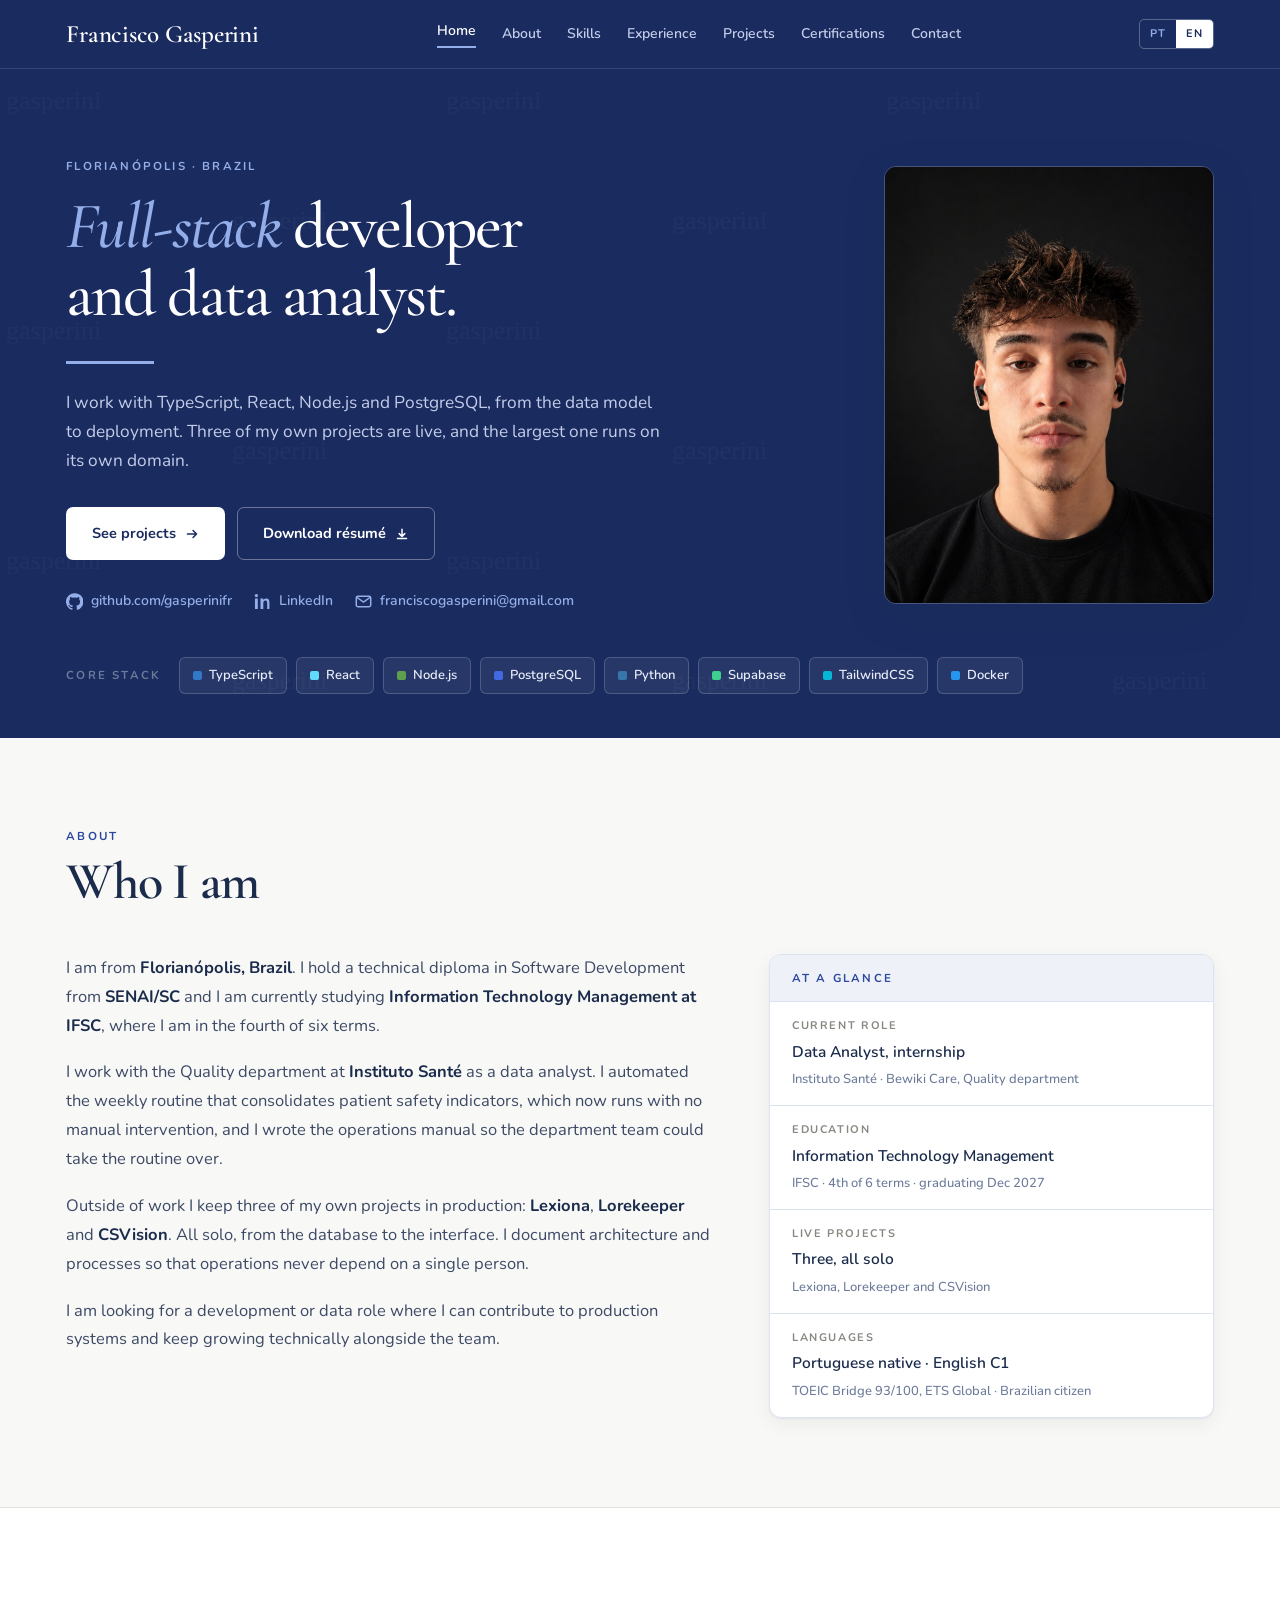
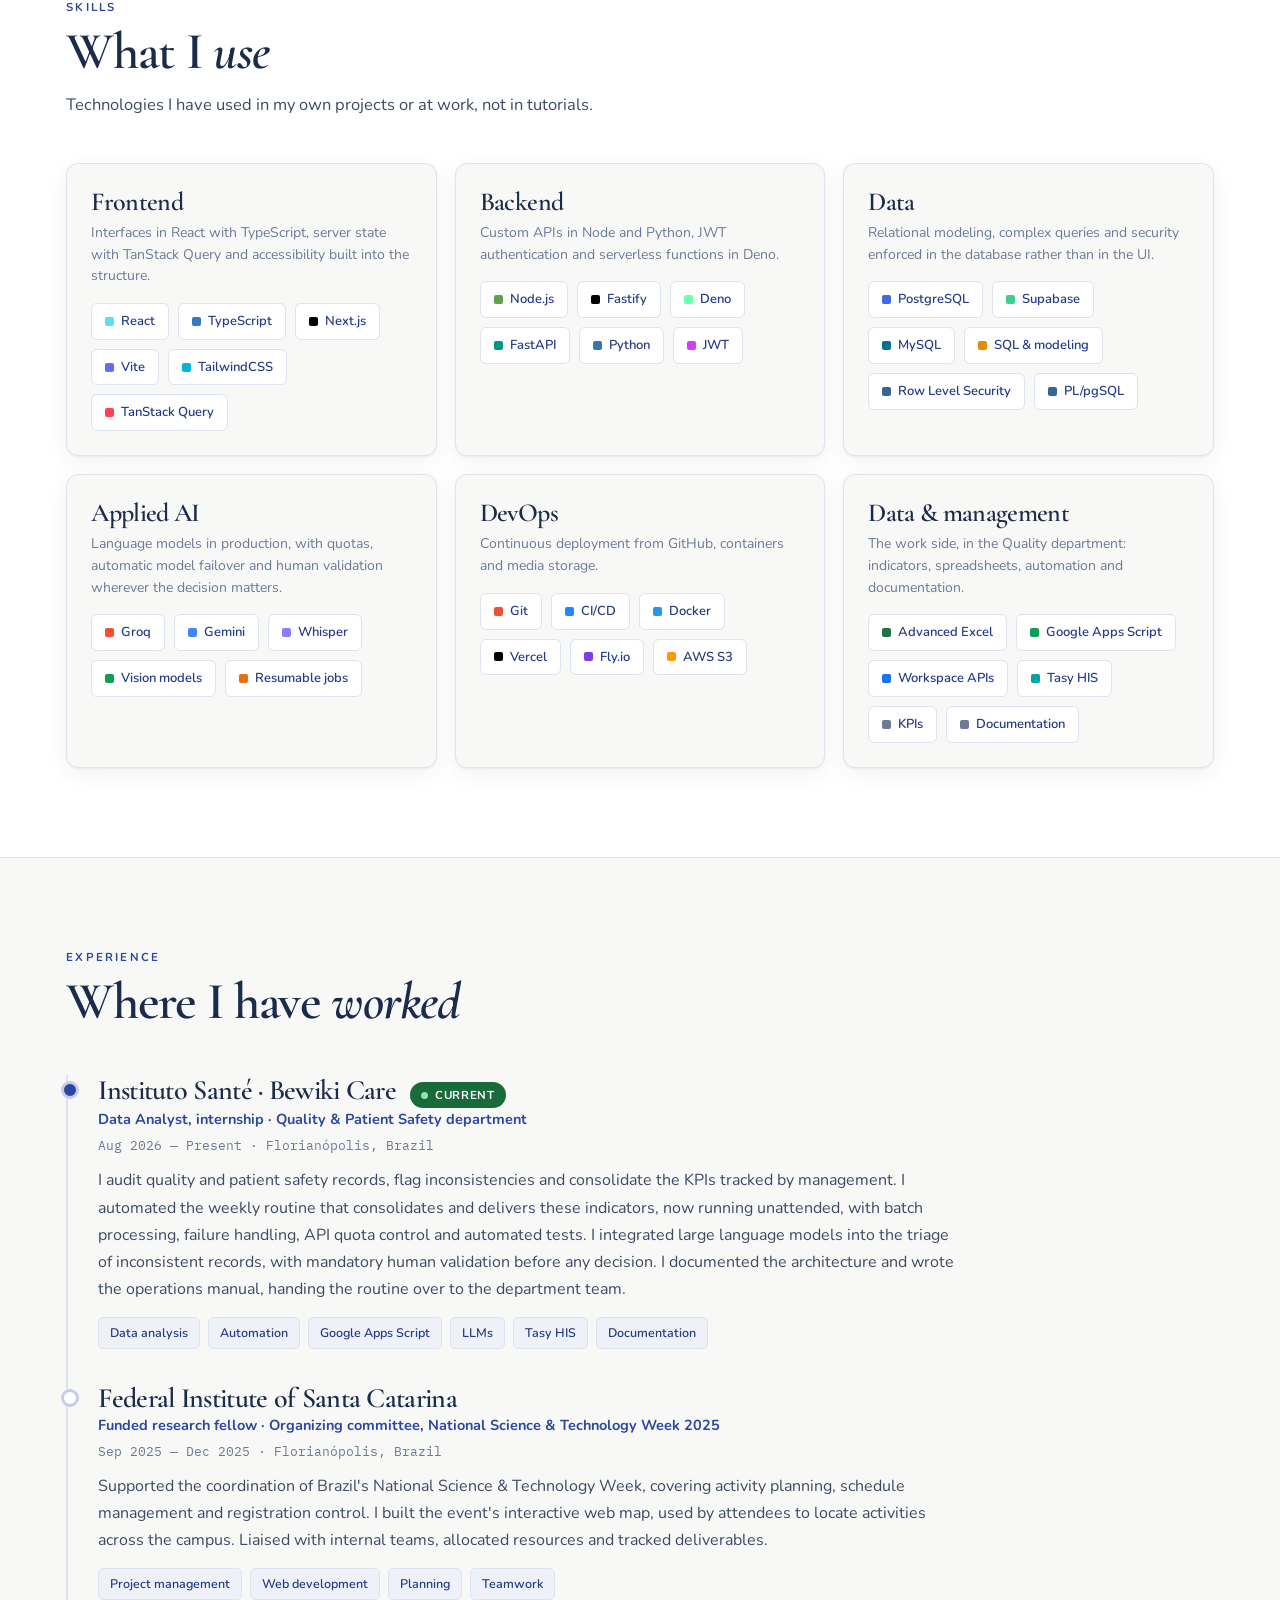
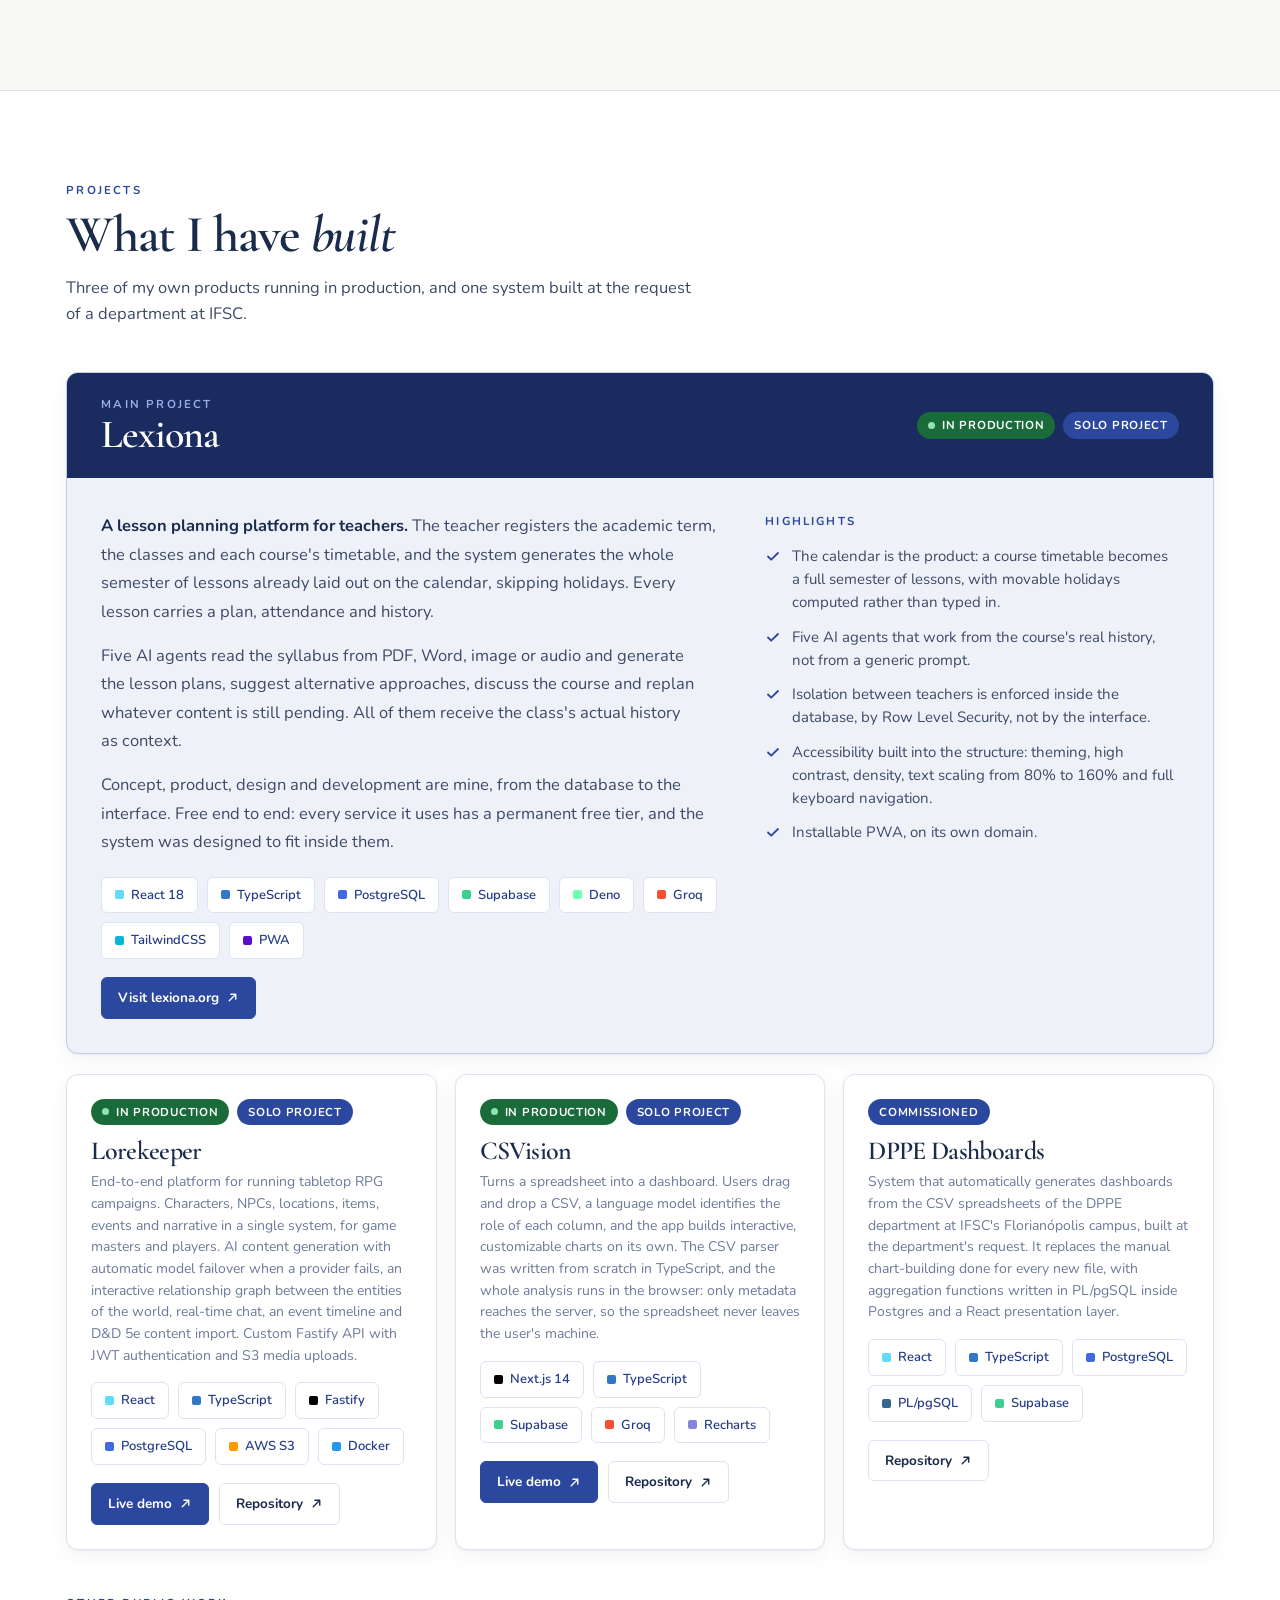
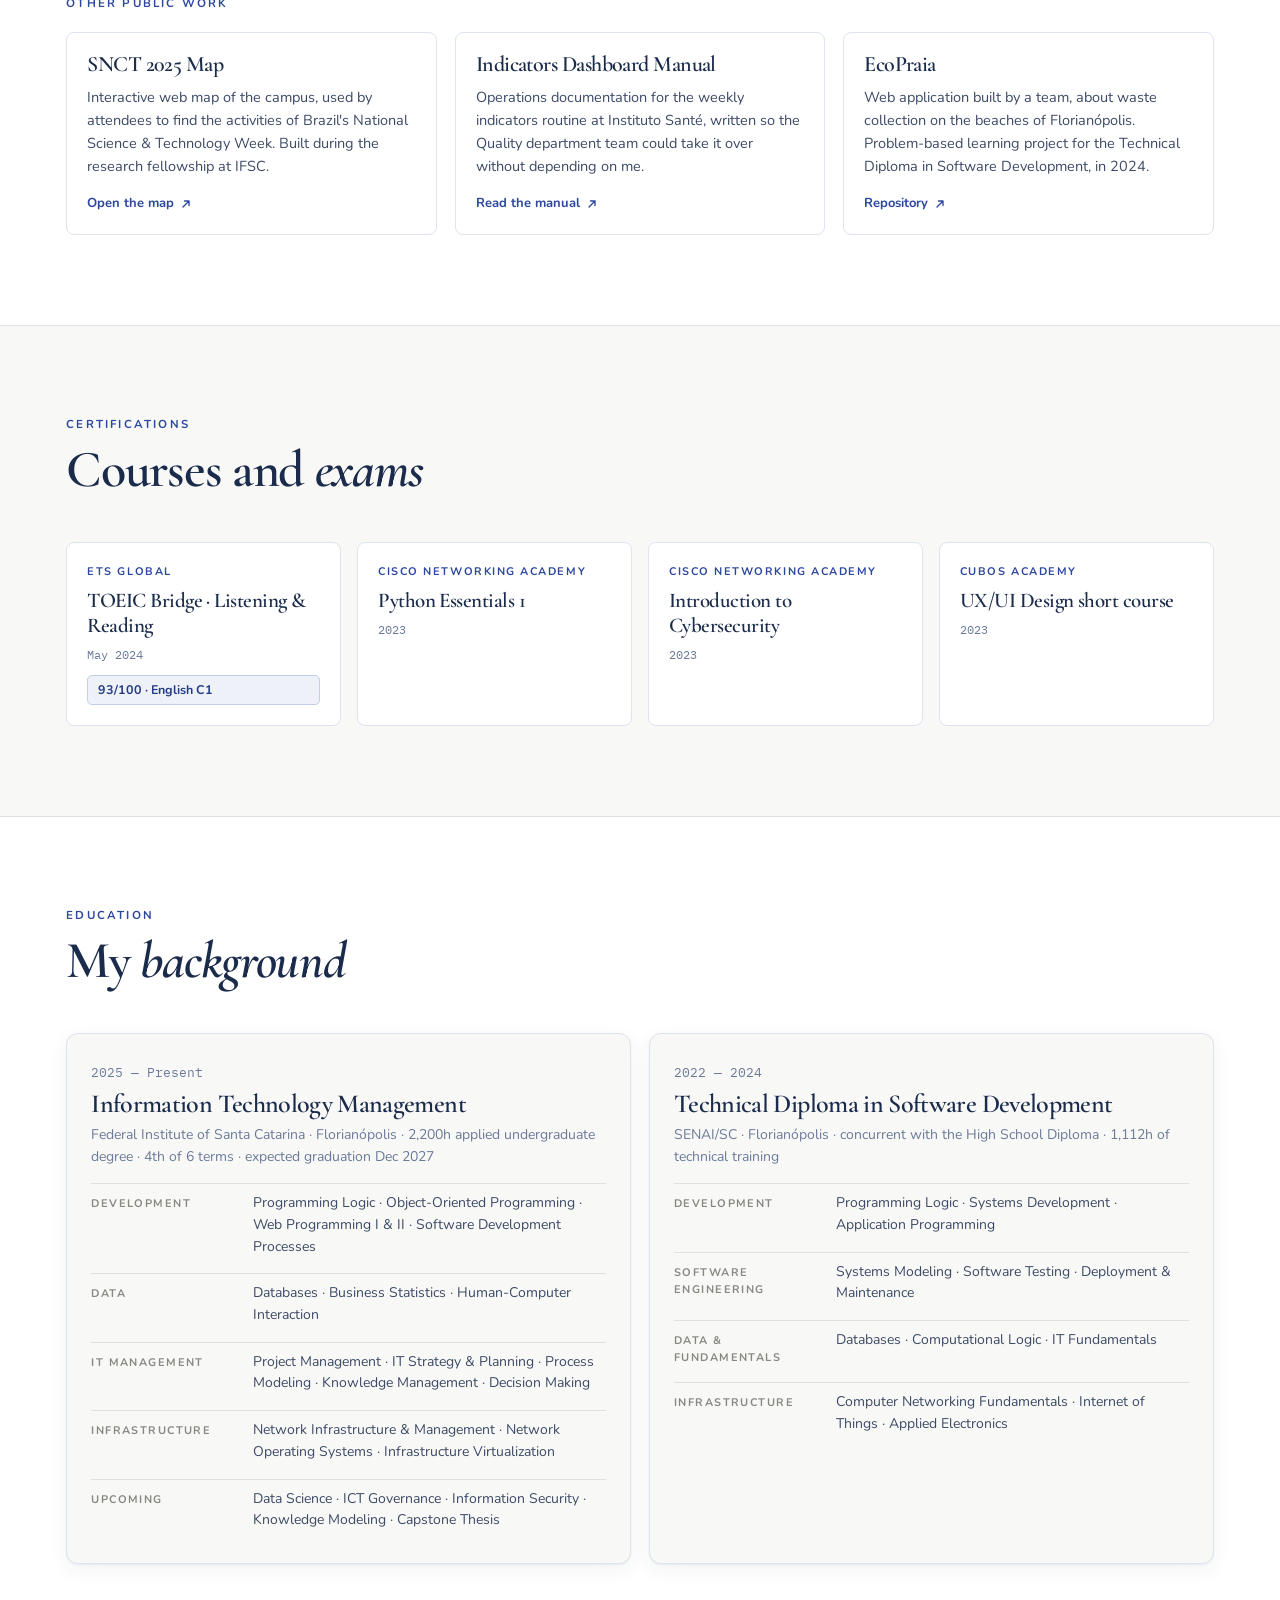
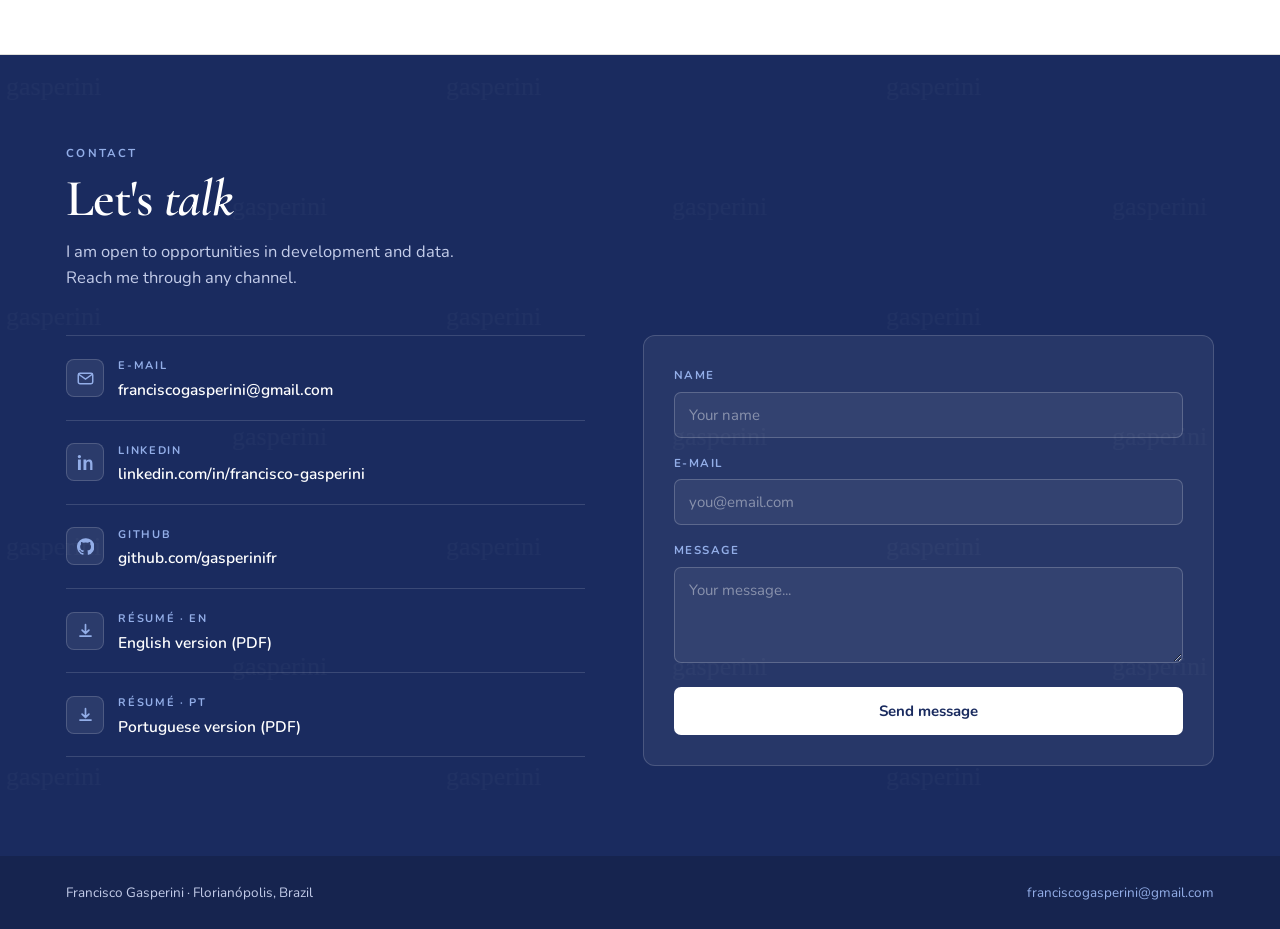
==== commit 0158a857: "Adota gasperini.dev.br e reorganiza a seção de contato Domínio próprio: canonical e og:url das duas " ====
--- a/en.html
+++ b/en.html
@@ -8,10 +8,10 @@
 <meta property="og:title" content="Francisco Gasperini — Full-stack developer and data analyst">
 <meta property="og:description" content="Three of my own projects are live. TypeScript, React, Node.js and PostgreSQL, from the data model to deployment.">
 <meta property="og:type" content="website">
-<meta property="og:url" content="https://portfolio2k26fg.vercel.app/en.html">
+<meta property="og:url" content="https://gasperini.dev.br/en.html">
 <meta property="og:locale" content="en_US">
 <meta name="twitter:card" content="summary_large_image">
-<link rel="canonical" href="https://portfolio2k26fg.vercel.app/en.html" />
+<link rel="canonical" href="https://gasperini.dev.br/en.html" />
 <link rel="alternate" hreflang="pt-BR" href="./index.html" />
 <link rel="alternate" hreflang="en" href="./en.html" />
 <link rel="icon" type="image/png" href="./portfolio_tecnico/favicon/favicon-96x96.png" sizes="96x96" />
@@ -60,6 +60,7 @@
 .cabeca h2{font-size:clamp(34px,4.6vw,52px);color:var(--navy-3);margin-top:8px}
 .cabeca .sub{font-size:16.5px;color:var(--texto);margin-top:12px;max-width:640px}
 .it{font-style:italic}
+.linha-nova{display:block}
 
 .topo{position:sticky;top:0;z-index:60;background:var(--navy);border-bottom:1px solid rgb(255 255 255 / 12%)}
 .topo-in{display:flex;align-items:center;justify-content:space-between;gap:20px;height:68px}
@@ -185,7 +186,7 @@
 .campo input,.campo textarea{width:100%;padding:12px 14px;border-radius:7px;border:1px solid rgb(255 255 255 / 20%);background:rgb(255 255 255 / 6%);color:#fff;font-family:var(--sans);font-size:15px;transition:border-color .15s ease,background .15s ease}
 .campo input::placeholder,.campo textarea::placeholder{color:rgb(255 255 255 / 42%)}
 .campo input:focus,.campo textarea:focus{outline:none;border-color:var(--azul-300);background:rgb(255 255 255 / 10%)}
-.campo textarea{min-height:118px;resize:vertical}
+.campo textarea{min-height:96px;resize:vertical}
 .form-btn{width:100%;padding:14px;border-radius:7px;border:none;background:#fff;color:var(--navy);font-family:var(--sans);font-size:15px;font-weight:700;cursor:pointer;transition:opacity .15s ease}
 .form-btn:hover{opacity:.9}
 .form-btn:disabled{cursor:default;opacity:.75}
@@ -663,7 +664,7 @@
     <div class="cabeca rv">
       <div class="rotulo rotulo-claro">Contact</div>
       <h2>Let's <span class="it">talk</span></h2>
-      <p class="sub">I am open to opportunities in development and data. Reach me through any channel.</p>
+      <p class="sub">I am open to opportunities in development and data.<span class="linha-nova">Reach me through any channel.</span></p>
     </div>
     <div class="contato-in">
       <div class="rv">
@@ -681,7 +682,11 @@
         </a>
         <a class="canal" href="./assets/curriculo-francisco-gasperini-en.pdf" download>
           <span class="canal-ic"><svg width="17" height="17" viewBox="0 0 16 16" fill="none" stroke="#93AEE8" stroke-width="1.6" stroke-linecap="round" stroke-linejoin="round"><path d="M8 2.5v8M4.8 7.6L8 10.8l3.2-3.2M2.8 13.2h10.4"/></svg></span>
-          <span><span class="canal-t">Résumé</span><br><span class="canal-v">PDF, English version</span></span>
+          <span><span class="canal-t">Résumé · EN</span><br><span class="canal-v">English version (PDF)</span></span>
+        </a>
+        <a class="canal" href="./assets/curriculo-francisco-gasperini-ptbr.pdf" download>
+          <span class="canal-ic"><svg width="17" height="17" viewBox="0 0 16 16" fill="none" stroke="#93AEE8" stroke-width="1.6" stroke-linecap="round" stroke-linejoin="round"><path d="M8 2.5v8M4.8 7.6L8 10.8l3.2-3.2M2.8 13.2h10.4"/></svg></span>
+          <span><span class="canal-t">Résumé · PT</span><br><span class="canal-v">Portuguese version (PDF)</span></span>
         </a>
       </div>
       <form class="form rv" action="https://formspree.io/f/mgorjabl" method="POST" onsubmit="handleSubmit(event)">
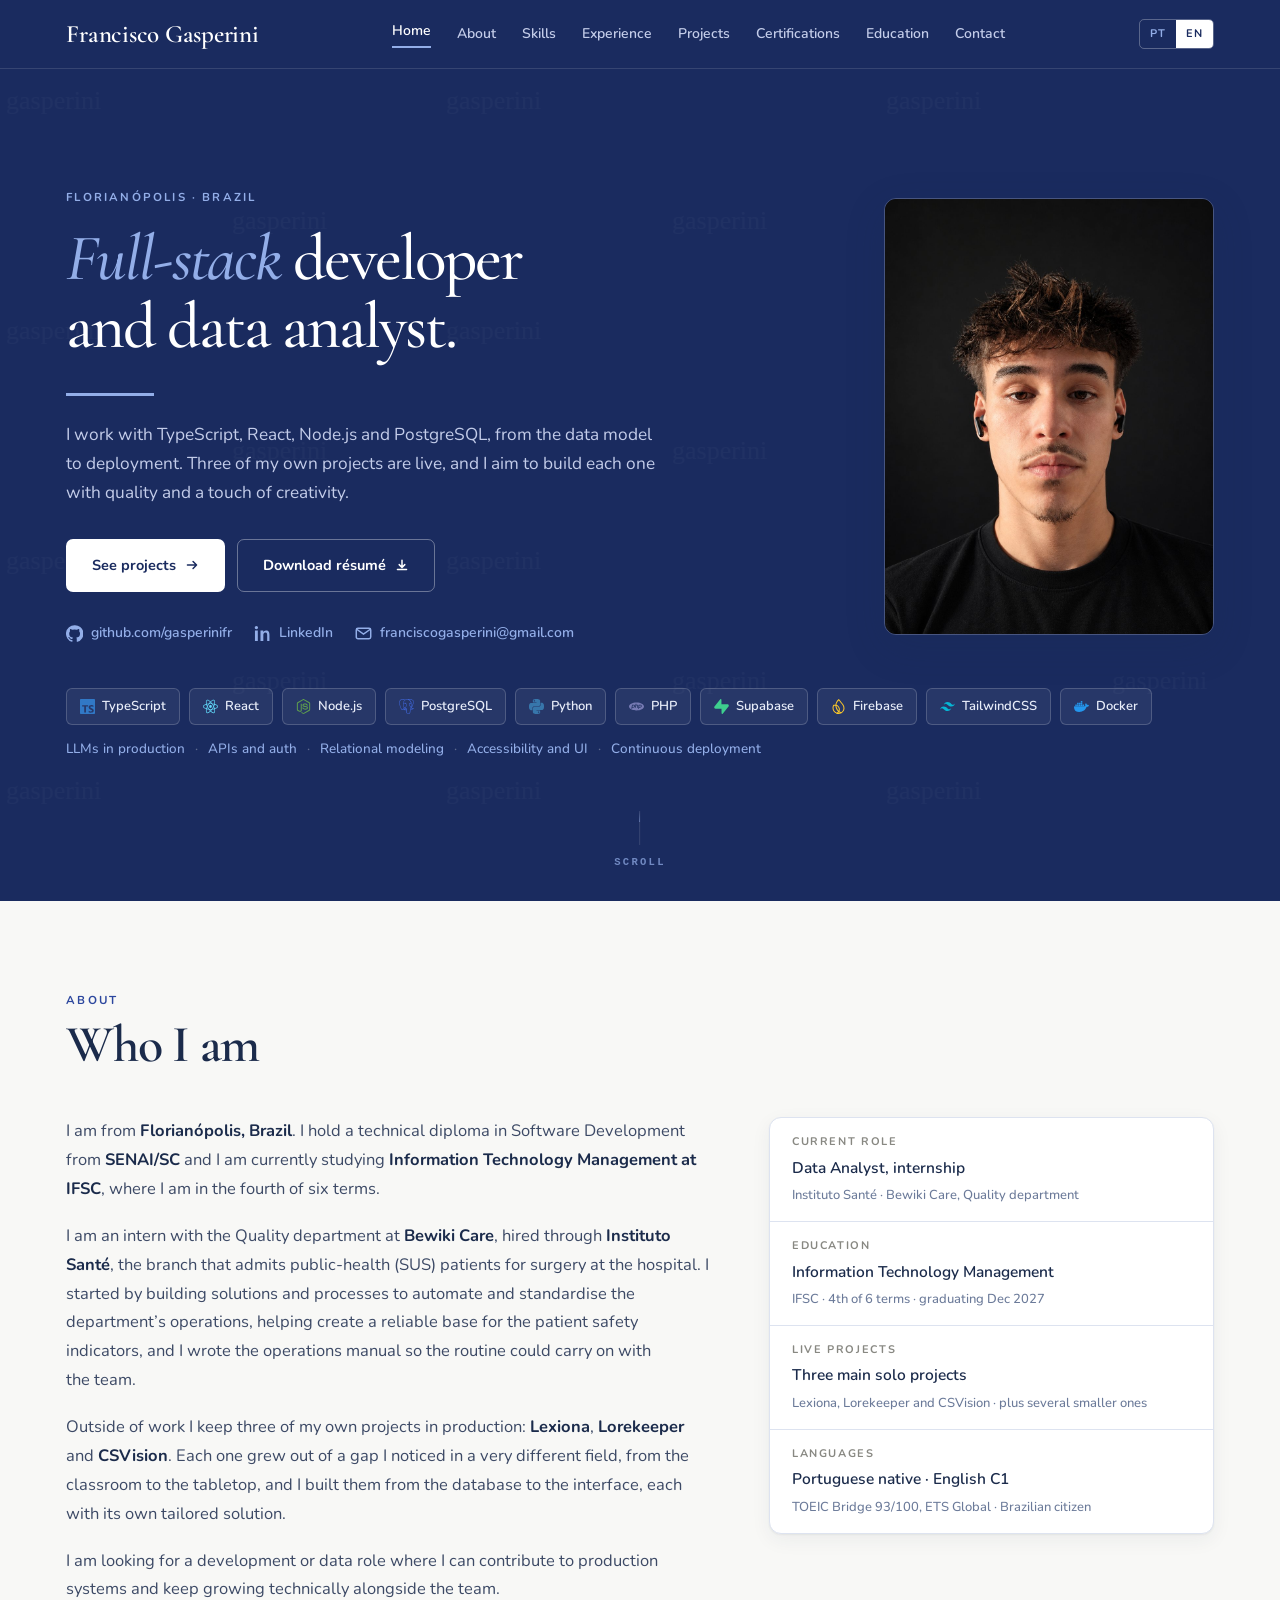
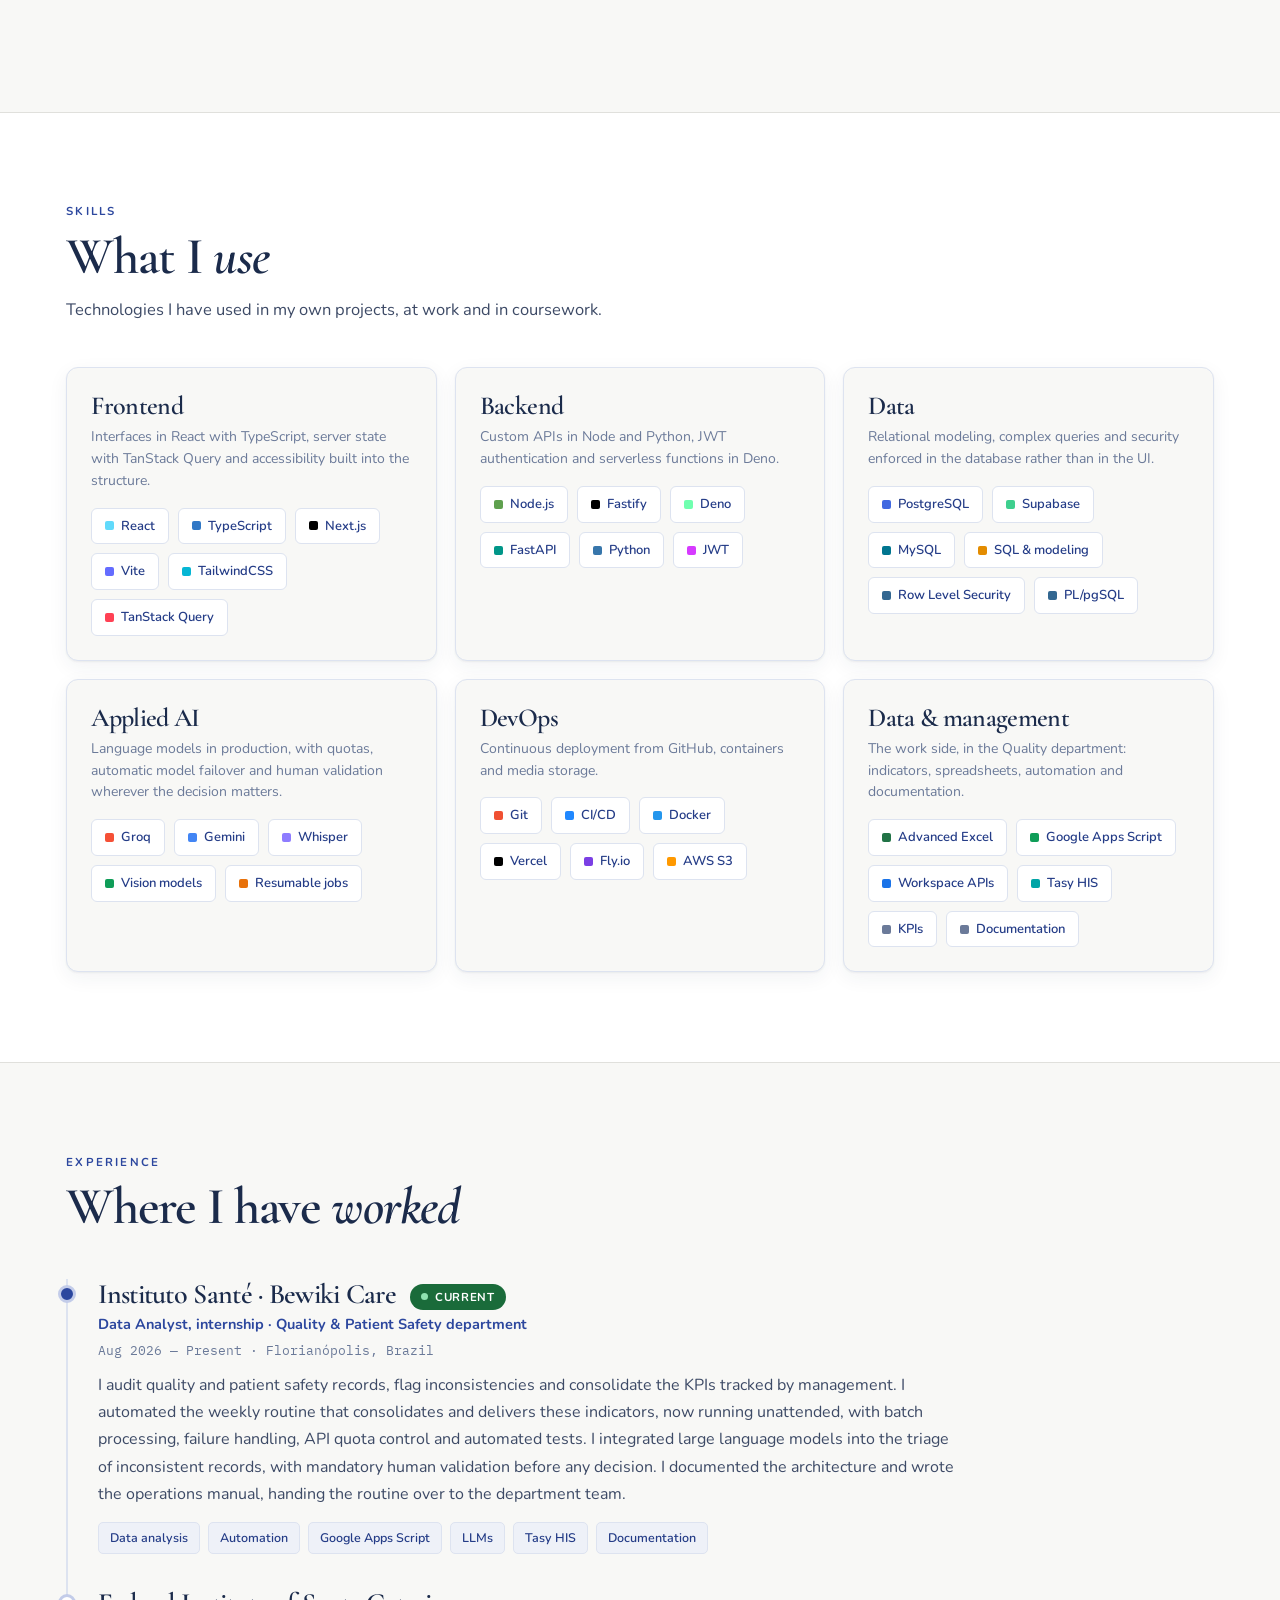
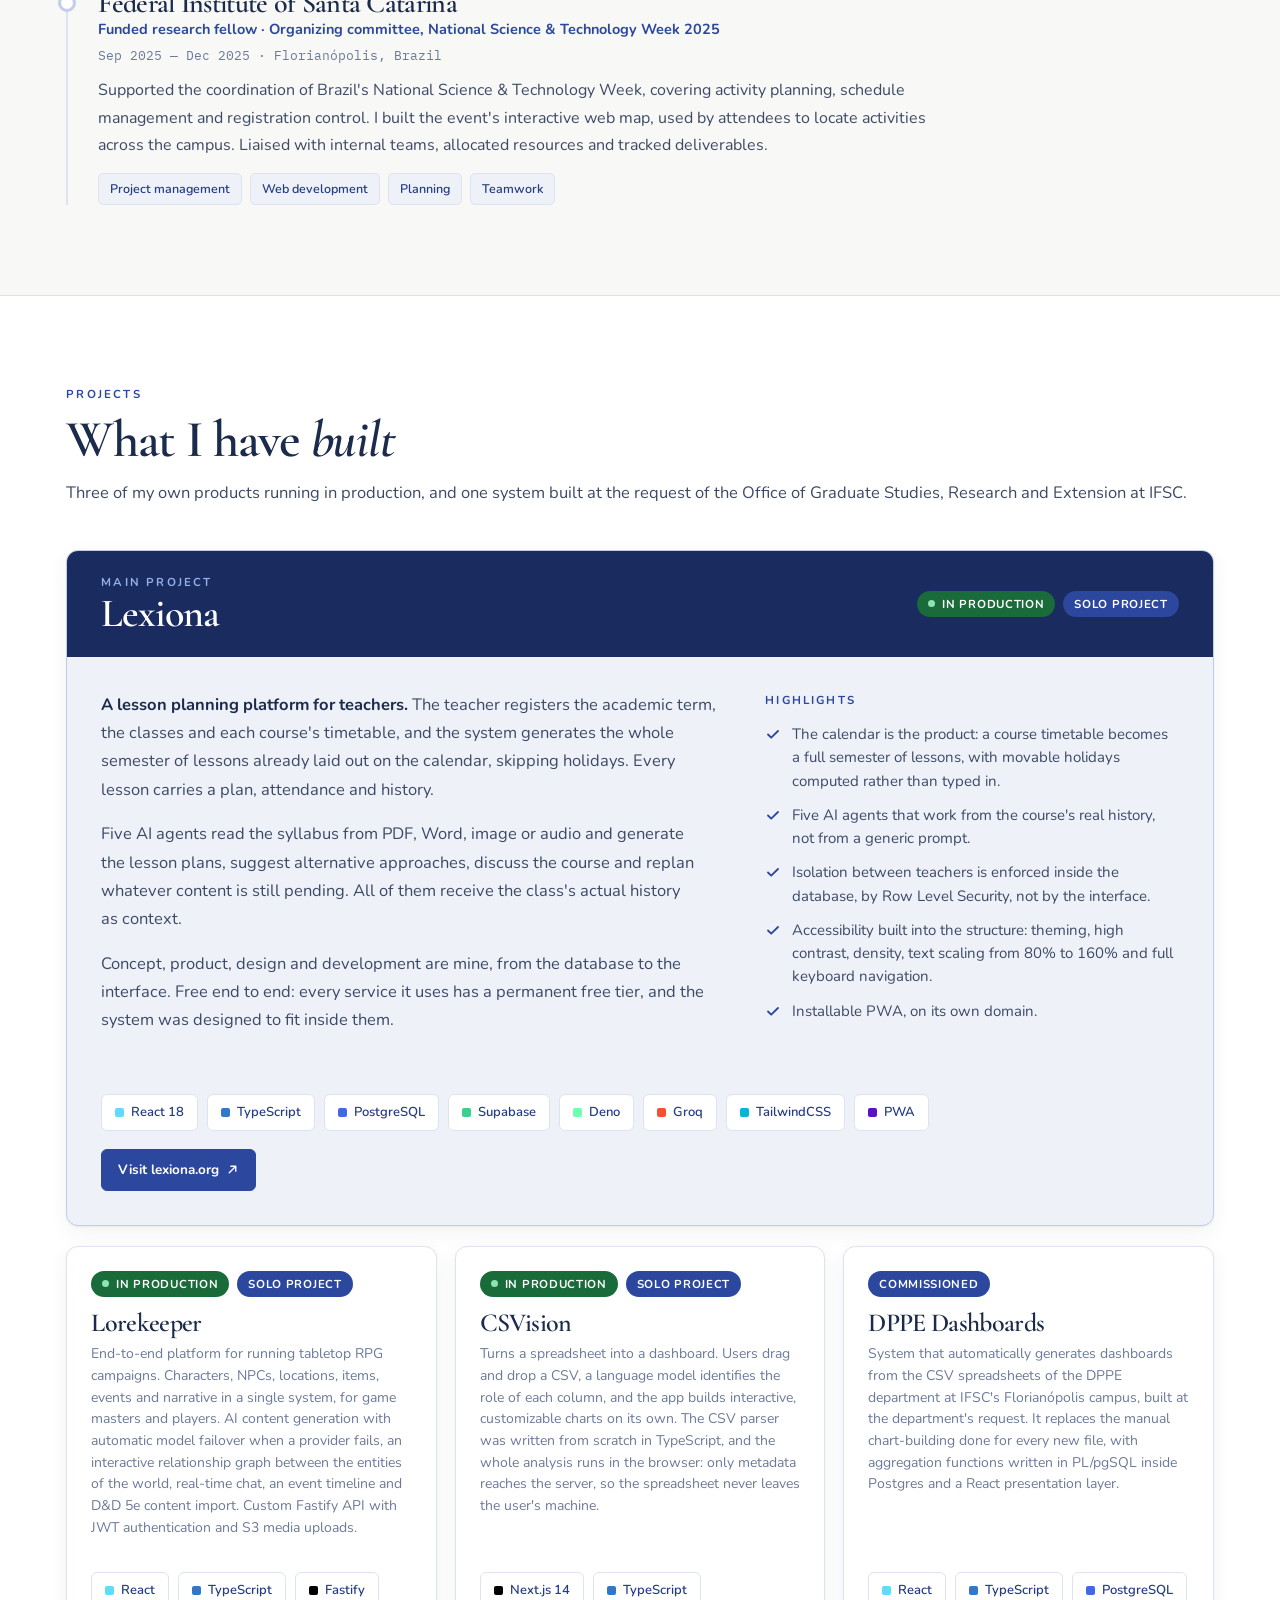
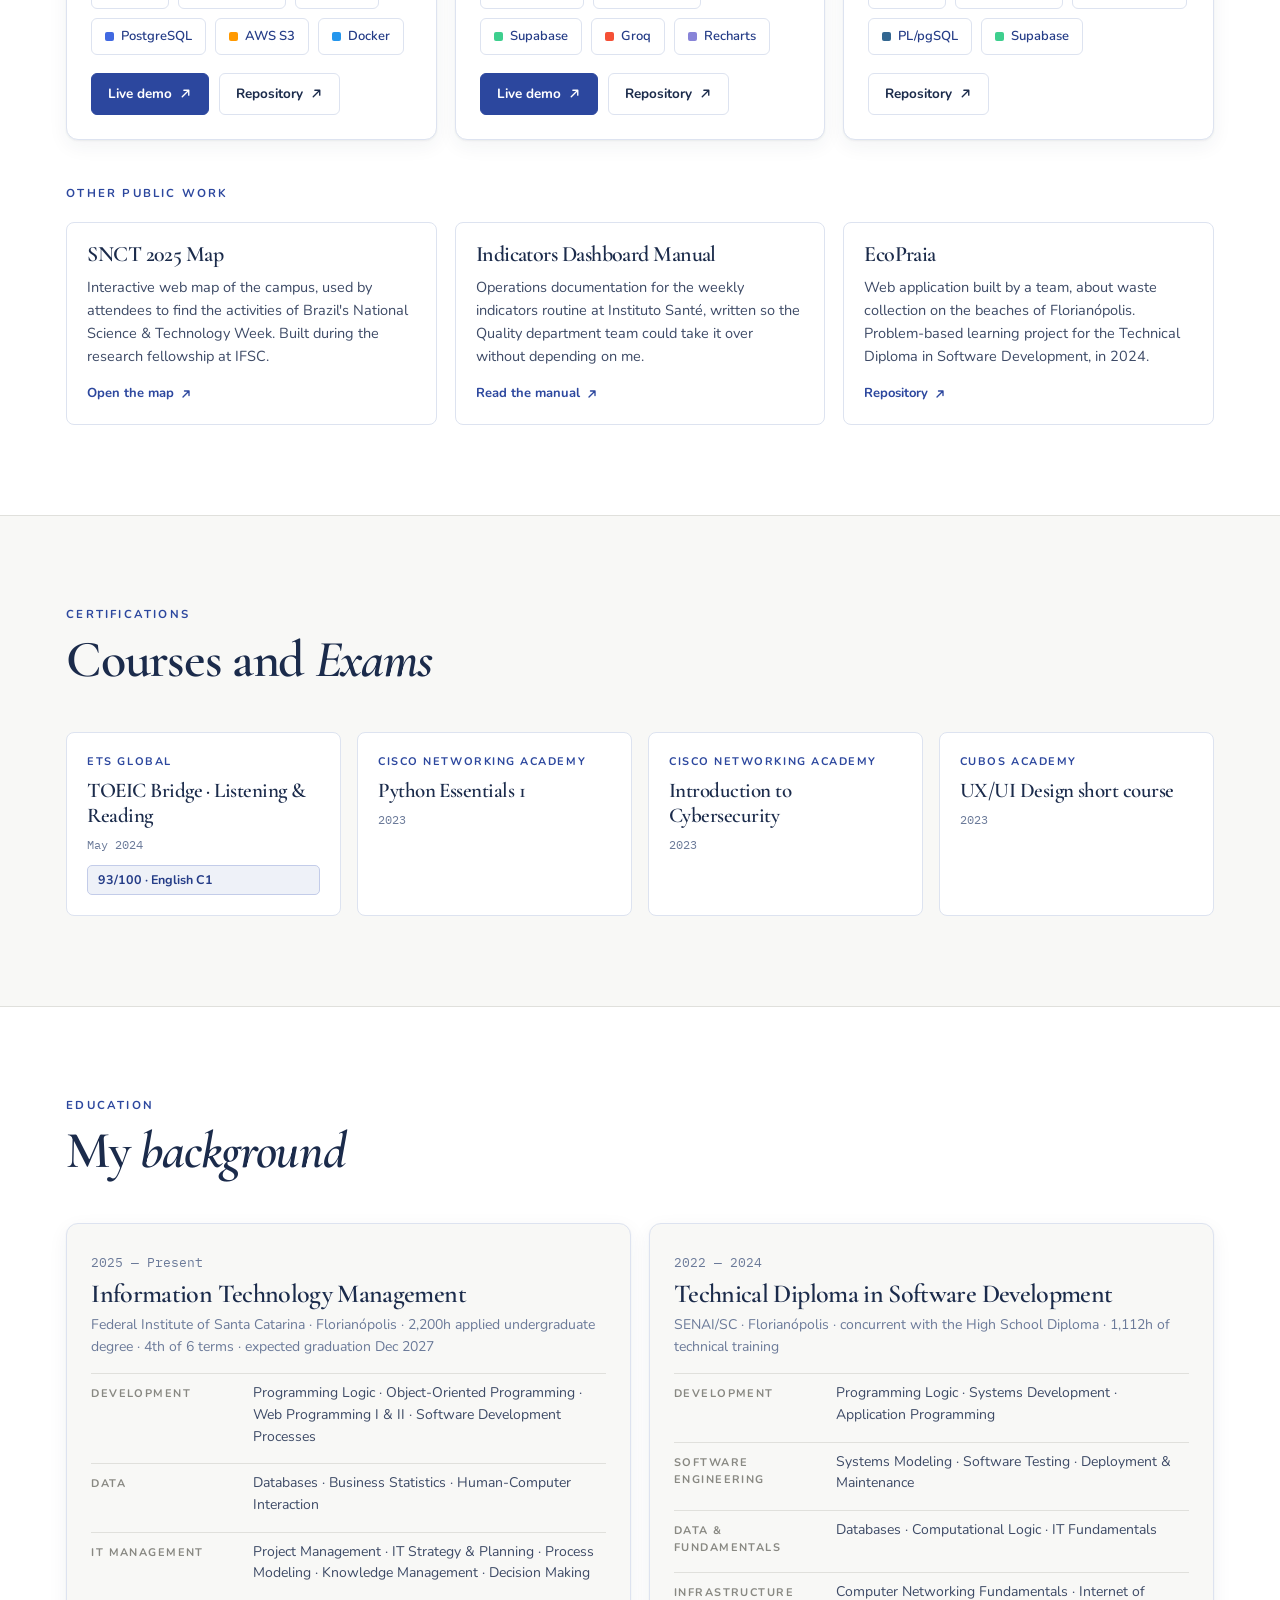
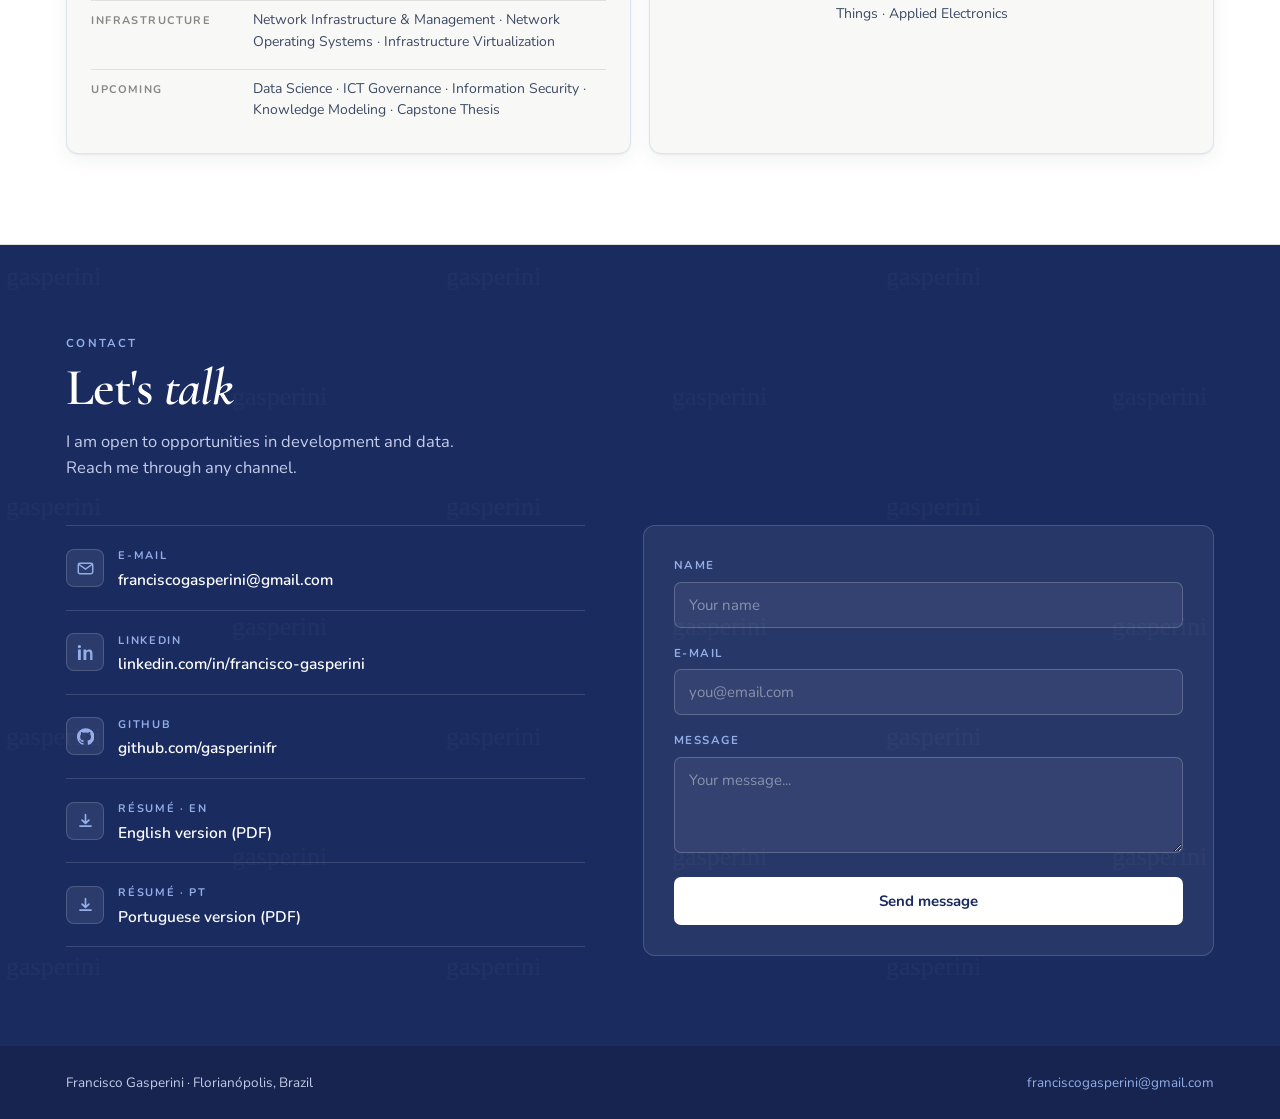
==== commit f38776bd: "Ajusta o hero, alinha os cards e corrige o texto sobre o trabalho atual Correções de layout: - Títul" ====
--- a/en.html
+++ b/en.html
@@ -59,12 +59,16 @@
 .cabeca{margin-bottom:clamp(28px,4vw,44px)}
 .cabeca h2{font-size:clamp(34px,4.6vw,52px);color:var(--navy-3);margin-top:8px}
 .cabeca .sub{font-size:16.5px;color:var(--texto);margin-top:12px;max-width:640px}
+/* subtitulo que deve caber numa linha so no desktop; volta a quebrar sozinho
+   quando a viewport encolhe. */
+.cabeca .sub-larga{max-width:none}
 .it{font-style:italic}
 .linha-nova{display:block}
 
 .topo{position:sticky;top:0;z-index:60;background:var(--navy);border-bottom:1px solid rgb(255 255 255 / 12%)}
 .topo-in{display:flex;align-items:center;justify-content:space-between;gap:20px;height:68px}
 .marca{font-family:var(--serif);font-size:25px;font-weight:600;color:#fff;letter-spacing:-0.01em;white-space:nowrap}
+.marca:hover{color:#fff}
 .menu{display:flex;align-items:center;gap:26px}
 .menu a{font-size:14px;font-weight:600;color:var(--azul-200)}
 .menu a:hover{color:#fff}
@@ -78,7 +82,7 @@
 .menu-btn{display:none;background:none;border:1px solid rgb(255 255 255 / 28%);border-radius:6px;padding:9px 10px;cursor:pointer}
 .menu-btn span{display:block;width:18px;height:1.6px;background:#fff;margin:3.5px 0}
 
-.hero{background-color:var(--navy);color:#fff;padding:clamp(52px,7vw,88px) 0 clamp(30px,4vw,44px)}
+.hero{background-color:var(--navy);color:#fff;padding:clamp(52px,7vw,88px) 0 clamp(88px,9vw,110px);position:relative;display:flex;flex-direction:column;justify-content:center;min-height:calc(100vh - 68px);min-height:calc(100svh - 68px)}
 .hero-in{display:grid;grid-template-columns:minmax(0,1fr) 330px;gap:clamp(36px,5vw,72px);align-items:center}
 .hero h1{font-size:clamp(38px,5.1vw,74px);font-weight:500;letter-spacing:-0.03em;line-height:1.04;margin-top:18px;color:#fff;text-wrap:balance}
 .hero h1 .it{color:var(--azul-300);white-space:nowrap}
@@ -97,18 +101,27 @@
 .sociais svg{flex:0 0 auto}
 .retrato{border-radius:var(--raio-lg);overflow:hidden;border:1px solid rgb(255 255 255 / 20%);box-shadow:var(--sombra-alta)}
 .retrato img{width:100%;height:clamp(340px,34vw,440px);object-fit:cover;object-position:50% 26%}
-.stack-linha{display:flex;align-items:center;gap:18px;flex-wrap:wrap;padding-top:clamp(28px,4vw,44px)}
-.stack-linha .rotulo{color:var(--fraco)}
+.stack-linha{display:flex;flex-direction:column;align-items:flex-start;gap:13px;padding-top:clamp(28px,4vw,44px)}
 .chips{display:flex;flex-wrap:wrap;gap:9px}
 .chip{display:inline-flex;align-items:center;gap:7px;padding:7px 13px;border:1px solid var(--linha-azul);background:var(--branco);border-radius:6px;font-size:13px;font-weight:600;color:var(--azul-forte)}
 .chip-d{border-color:rgb(255 255 255 / 18%);background:rgb(255 255 255 / 6%);color:var(--azul-100)}
 .pt{width:9px;height:9px;border-radius:2px;flex:0 0 auto}
+.chip .ico{width:15px;height:15px;flex:0 0 auto}
+.capacidades{display:flex;flex-wrap:wrap;margin:0;font-size:13.5px;font-weight:500;color:var(--azul-300)}
+.capacidades span{display:inline-flex;align-items:center}
+.capacidades span:not(:last-child)::after{content:"·";margin:0 10px;color:rgb(255 255 255 / 30%)}
+.rolar{position:absolute;left:50%;bottom:clamp(20px,2.4vw,30px);transform:translateX(-50%);display:flex;flex-direction:column;align-items:center;gap:9px;color:var(--azul-300);opacity:.72;transition:opacity .4s ease,color .2s ease}
+.rolar:hover{color:#fff;opacity:1}
+.rolar.sumiu{opacity:0;pointer-events:none}
+.rolar-trilho{position:relative;width:1px;height:34px;background:rgb(255 255 255 / 18%);overflow:hidden}
+.rolar-cometa{position:absolute;left:0;top:0;width:1px;height:11px;background:linear-gradient(to bottom,transparent,currentColor);animation:desce 2.2s cubic-bezier(.65,0,.35,1) infinite}
+.rolar-txt{font-family:var(--mono);font-size:10.5px;font-weight:600;letter-spacing:.22em;text-transform:uppercase}
+@keyframes desce{0%{transform:translateY(-11px)}60%,100%{transform:translateY(34px)}}
 
 .sobre-in{display:grid;grid-template-columns:minmax(0,1.45fr) minmax(0,1fr);gap:clamp(32px,4.5vw,64px);align-items:start}
 .sobre-txt p{font-size:16.5px;line-height:1.75;color:var(--texto);margin-bottom:18px;text-wrap:pretty}
 .sobre-txt strong{color:var(--navy-3);font-weight:700}
 .painel{background:var(--branco);border:1px solid var(--linha-azul);border-radius:var(--raio-lg);box-shadow:var(--sombra);overflow:hidden}
-.painel-t{background:var(--azul-50);border-bottom:1px solid var(--linha-azul);padding:14px 22px}
 .fato{display:grid;grid-template-columns:1fr auto;gap:6px 16px;padding:15px 22px;border-bottom:1px solid var(--linha-azul);align-items:baseline}
 .fato:last-child{border-bottom:none}
 .fato dt{font-size:11px;font-weight:700;letter-spacing:.15em;text-transform:uppercase;color:var(--cinza);grid-column:1/-1}
@@ -125,7 +138,7 @@
 .exp{position:relative;padding-left:30px;border-left:2px solid var(--linha-azul)}
 .exp-item{position:relative;padding-bottom:34px}
 .exp-item:last-child{padding-bottom:0}
-.exp-item::before{content:"";position:absolute;left:-37px;top:6px;width:12px;height:12px;border-radius:50%;background:var(--branco);border:3px solid var(--azul-200)}
+.exp-item::before{content:"";position:absolute;left:-40px;top:6px;width:12px;height:12px;border-radius:50%;background:var(--branco);border:3px solid var(--azul-200)}
 .exp-item.atual::before{background:var(--azul);border-color:var(--azul-200)}
 .exp-topo{display:flex;flex-wrap:wrap;align-items:baseline;gap:8px 14px}
 .exp-item h3{font-size:28px;color:var(--navy-3)}
@@ -135,6 +148,7 @@
 .tag{display:inline-block;padding:5px 11px;border-radius:5px;background:var(--azul-50);border:1px solid var(--linha-azul);font-size:12.5px;font-weight:600;color:var(--azul-forte)}
 .tags{display:flex;flex-wrap:wrap;gap:8px;margin-top:14px}
 .selo{display:inline-flex;align-items:center;gap:7px;padding:4px 11px;border-radius:999px;background:var(--azul);color:#fff;font-size:11.5px;font-weight:700;letter-spacing:.06em;text-transform:uppercase}
+.exp-topo .selo{transform:translateY(-3px)}
 .selo-vivo{background:#1A6B3A}
 .selo-vivo .bolinha{width:7px;height:7px;border-radius:50%;background:#8FE3B0}
 
@@ -146,8 +160,11 @@
 .lista{list-style:none;margin:0;padding:0;display:flex;flex-direction:column;gap:11px}
 .lista li{display:flex;gap:11px;font-size:15px;line-height:1.55;color:var(--texto)}
 .lista svg{flex:0 0 auto;margin-top:3px}
+.destaque-rodape{grid-column:1/-1}
 .grade-proj{display:grid;grid-template-columns:repeat(auto-fit,minmax(320px,1fr));gap:18px;margin-top:20px}
 .proj-links{display:flex;flex-wrap:wrap;gap:10px;margin-top:18px}
+.grade-proj>.card{display:flex;flex-direction:column}
+.grade-proj>.card .chips{margin-top:auto;padding-top:18px}
 .link-btn{display:inline-flex;align-items:center;gap:7px;padding:9px 16px;border-radius:6px;font-size:13.5px;font-weight:700;border:1.5px solid var(--linha-azul);background:var(--branco);color:var(--navy-3)}
 .link-btn:hover{color:var(--navy);border-color:var(--azul-200);background:var(--azul-50)}
 .link-btn.forte{background:var(--azul);border-color:var(--azul);color:#fff}
@@ -200,6 +217,7 @@
   html{scroll-behavior:auto}
   .rv{opacity:1;transform:none;transition:none}
   .btn:hover,.card:hover{transform:none}
+  .rolar-cometa{animation:none;top:12px;height:10px;background:currentColor}
 }
 
 @media (max-width:1000px){
@@ -210,11 +228,12 @@
   .menu a{padding:13px 0;border-bottom:1px solid rgb(255 255 255 / 10%);font-size:15.5px}
   .menu a.on{border-bottom:1px solid rgb(255 255 255 / 10%);padding-bottom:13px}
   .menu-btn{display:block}
+  .rolar{display:none}
 }
 @media (max-width:560px){
   .area{grid-template-columns:minmax(0,1fr);gap:2px}
   .exp{padding-left:22px}
-  .exp-item::before{left:-29px}
+  .exp-item::before{left:-32px}
   .marca{font-size:21px}
 }
 </style>
@@ -231,6 +250,7 @@
       <a href="#experience">Experience</a>
       <a href="#projects">Projects</a>
       <a href="#certifications">Certifications</a>
+      <a href="#education">Education</a>
       <a href="#contact">Contact</a>
     </nav>
     <div class="topo-dir">
@@ -250,7 +270,7 @@
       <div class="rotulo rotulo-claro">Florianópolis · Brazil</div>
       <h1><span class="it">Full-stack</span> developer<br>and data analyst.</h1>
       <div class="regua"></div>
-      <p class="lead">I work with TypeScript, React, Node.js and PostgreSQL, from the data model to deployment. Three of my own projects are live, and the largest one runs on its own domain.</p>
+      <p class="lead">I work with TypeScript, React, Node.js and PostgreSQL, from the data model to deployment. Three of my own projects are live, and I aim to build each one with quality and a touch of creativity.</p>
       <div class="acoes">
         <a class="btn btn-branco" href="#projects">See projects
           <svg width="14" height="14" viewBox="0 0 16 16" fill="none" stroke="currentColor" stroke-width="1.7" stroke-linecap="round" stroke-linejoin="round"><path d="M2.8 8h10.4M9.2 4l4 4-4 4"/></svg></a>
@@ -271,18 +291,24 @@
     </div>
   </div>
   <div class="wrap stack-linha">
-    <div class="rotulo">Core stack</div>
     <div class="chips">
-      <span class="chip chip-d"><i class="pt" style="background:#3178C6"></i>TypeScript</span>
-      <span class="chip chip-d"><i class="pt" style="background:#61DAFB"></i>React</span>
-      <span class="chip chip-d"><i class="pt" style="background:#5FA04E"></i>Node.js</span>
-      <span class="chip chip-d"><i class="pt" style="background:#4169E1"></i>PostgreSQL</span>
-      <span class="chip chip-d"><i class="pt" style="background:#3776AB"></i>Python</span>
-      <span class="chip chip-d"><i class="pt" style="background:#3ECF8E"></i>Supabase</span>
-      <span class="chip chip-d"><i class="pt" style="background:#06B6D4"></i>TailwindCSS</span>
-      <span class="chip chip-d"><i class="pt" style="background:#2496ED"></i>Docker</span>
-    </div>
-  </div>
+      <span class="chip chip-d"><svg class="ico" viewBox="0 0 24 24" fill="#3178C6" aria-hidden="true" focusable="false"><path d="M1.125 0C.502 0 0 .502 0 1.125v21.75C0 23.498.502 24 1.125 24h21.75c.623 0 1.125-.502 1.125-1.125V1.125C24 .502 23.498 0 22.875 0zm17.363 9.75c.612 0 1.154.037 1.627.111a6.38 6.38 0 0 1 1.306.34v2.458a3.95 3.95 0 0 0-.643-.361 5.093 5.093 0 0 0-.717-.26 5.453 5.453 0 0 0-1.426-.2c-.3 0-.573.028-.819.086a2.1 2.1 0 0 0-.623.242c-.17.104-.3.229-.393.374a.888.888 0 0 0-.14.49c0 .196.053.373.156.529.104.156.252.304.443.444s.423.276.696.41c.273.135.582.274.926.416.47.197.892.407 1.266.628.374.222.695.473.963.753.268.279.472.598.614.957.142.359.214.776.214 1.253 0 .657-.125 1.21-.373 1.656a3.033 3.033 0 0 1-1.012 1.085 4.38 4.38 0 0 1-1.487.596c-.566.12-1.163.18-1.79.18a9.916 9.916 0 0 1-1.84-.164 5.544 5.544 0 0 1-1.512-.493v-2.63a5.033 5.033 0 0 0 3.237 1.2c.333 0 .624-.03.872-.09.249-.06.456-.144.623-.25.166-.108.29-.234.373-.38a1.023 1.023 0 0 0-.074-1.089 2.12 2.12 0 0 0-.537-.5 5.597 5.597 0 0 0-.807-.444 27.72 27.72 0 0 0-1.007-.436c-.918-.383-1.602-.852-2.053-1.405-.45-.553-.676-1.222-.676-2.005 0-.614.123-1.141.369-1.582.246-.441.58-.804 1.004-1.089a4.494 4.494 0 0 1 1.47-.629 7.536 7.536 0 0 1 1.77-.201zm-15.113.188h9.563v2.166H9.506v9.646H6.789v-9.646H3.375z"/></svg>TypeScript</span>
+      <span class="chip chip-d"><svg class="ico" viewBox="0 0 24 24" fill="#61DAFB" aria-hidden="true" focusable="false"><path d="M14.23 12.004a2.236 2.236 0 0 1-2.235 2.236 2.236 2.236 0 0 1-2.236-2.236 2.236 2.236 0 0 1 2.235-2.236 2.236 2.236 0 0 1 2.236 2.236zm2.648-10.69c-1.346 0-3.107.96-4.888 2.622-1.78-1.653-3.542-2.602-4.887-2.602-.41 0-.783.093-1.106.278-1.375.793-1.683 3.264-.973 6.365C1.98 8.917 0 10.42 0 12.004c0 1.59 1.99 3.097 5.043 4.03-.704 3.113-.39 5.588.988 6.38.32.187.69.275 1.102.275 1.345 0 3.107-.96 4.888-2.624 1.78 1.654 3.542 2.603 4.887 2.603.41 0 .783-.09 1.106-.275 1.374-.792 1.683-3.263.973-6.365C22.02 15.096 24 13.59 24 12.004c0-1.59-1.99-3.097-5.043-4.032.704-3.11.39-5.587-.988-6.38-.318-.184-.688-.277-1.092-.278zm-.005 1.09v.006c.225 0 .406.044.558.127.666.382.955 1.835.73 3.704-.054.46-.142.945-.25 1.44-.96-.236-2.006-.417-3.107-.534-.66-.905-1.345-1.727-2.035-2.447 1.592-1.48 3.087-2.292 4.105-2.295zm-9.77.02c1.012 0 2.514.808 4.11 2.28-.686.72-1.37 1.537-2.02 2.442-1.107.117-2.154.298-3.113.538-.112-.49-.195-.964-.254-1.42-.23-1.868.054-3.32.714-3.707.19-.09.4-.127.563-.132zm4.882 3.05c.455.468.91.992 1.36 1.564-.44-.02-.89-.034-1.345-.034-.46 0-.915.01-1.36.034.44-.572.895-1.096 1.345-1.565zM12 8.1c.74 0 1.477.034 2.202.093.406.582.802 1.203 1.183 1.86.372.64.71 1.29 1.018 1.946-.308.655-.646 1.31-1.013 1.95-.38.66-.773 1.288-1.18 1.87-.728.063-1.466.098-2.21.098-.74 0-1.477-.035-2.202-.093-.406-.582-.802-1.204-1.183-1.86-.372-.64-.71-1.29-1.018-1.946.303-.657.646-1.313 1.013-1.954.38-.66.773-1.286 1.18-1.868.728-.064 1.466-.098 2.21-.098zm-3.635.254c-.24.377-.48.763-.704 1.16-.225.39-.435.782-.635 1.174-.265-.656-.49-1.31-.676-1.947.64-.15 1.315-.283 2.015-.386zm7.26 0c.695.103 1.365.23 2.006.387-.18.632-.405 1.282-.66 1.933-.2-.39-.41-.783-.64-1.174-.225-.392-.465-.774-.705-1.146zm3.063.675c.484.15.944.317 1.375.498 1.732.74 2.852 1.708 2.852 2.476-.005.768-1.125 1.74-2.857 2.475-.42.18-.88.342-1.355.493-.28-.958-.646-1.956-1.1-2.98.45-1.017.81-2.01 1.085-2.964zm-13.395.004c.278.96.645 1.957 1.1 2.98-.45 1.017-.812 2.01-1.086 2.964-.484-.15-.944-.318-1.37-.5-1.732-.737-2.852-1.706-2.852-2.474 0-.768 1.12-1.742 2.852-2.476.42-.18.88-.342 1.356-.494zm11.678 4.28c.265.657.49 1.312.676 1.948-.64.157-1.316.29-2.016.39.24-.375.48-.762.705-1.158.225-.39.435-.788.636-1.18zm-9.945.02c.2.392.41.783.64 1.175.23.39.465.772.705 1.143-.695-.102-1.365-.23-2.006-.386.18-.63.406-1.282.66-1.933zM17.92 16.32c.112.493.2.968.254 1.423.23 1.868-.054 3.32-.714 3.708-.147.09-.338.128-.563.128-1.012 0-2.514-.807-4.11-2.28.686-.72 1.37-1.536 2.02-2.44 1.107-.118 2.154-.3 3.113-.54zm-11.83.01c.96.234 2.006.415 3.107.532.66.905 1.345 1.727 2.035 2.446-1.595 1.483-3.092 2.295-4.11 2.295-.22-.005-.406-.05-.553-.132-.666-.38-.955-1.834-.73-3.703.054-.46.142-.944.25-1.438zm4.56.64c.44.02.89.034 1.345.034.46 0 .915-.01 1.36-.034-.44.572-.895 1.095-1.345 1.565-.455-.47-.91-.993-1.36-1.565z"/></svg>React</span>
+      <span class="chip chip-d"><svg class="ico" viewBox="0 0 24 24" fill="#5FA04E" aria-hidden="true" focusable="false"><path d="M11.998,24c-0.321,0-0.641-0.084-0.922-0.247l-2.936-1.737c-0.438-0.245-0.224-0.332-0.08-0.383 c0.585-0.203,0.703-0.25,1.328-0.604c0.065-0.037,0.151-0.023,0.218,0.017l2.256,1.339c0.082,0.045,0.197,0.045,0.272,0l8.795-5.076 c0.082-0.047,0.134-0.141,0.134-0.238V6.921c0-0.099-0.053-0.192-0.137-0.242l-8.791-5.072c-0.081-0.047-0.189-0.047-0.271,0 L3.075,6.68C2.99,6.729,2.936,6.825,2.936,6.921v10.15c0,0.097,0.054,0.189,0.139,0.235l2.409,1.392 c1.307,0.654,2.108-0.116,2.108-0.89V7.787c0-0.142,0.114-0.253,0.256-0.253h1.115c0.139,0,0.255,0.112,0.255,0.253v10.021 c0,1.745-0.95,2.745-2.604,2.745c-0.508,0-0.909,0-2.026-0.551L2.28,18.675c-0.57-0.329-0.922-0.945-0.922-1.604V6.921 c0-0.659,0.353-1.275,0.922-1.603l8.795-5.082c0.557-0.315,1.296-0.315,1.848,0l8.794,5.082c0.57,0.329,0.924,0.944,0.924,1.603 v10.15c0,0.659-0.354,1.273-0.924,1.604l-8.794,5.078C12.643,23.916,12.324,24,11.998,24z M19.099,13.993 c0-1.9-1.284-2.406-3.987-2.763c-2.731-0.361-3.009-0.548-3.009-1.187c0-0.528,0.235-1.233,2.258-1.233 c1.807,0,2.473,0.389,2.747,1.607c0.024,0.115,0.129,0.199,0.247,0.199h1.141c0.071,0,0.138-0.031,0.186-0.081 c0.048-0.054,0.074-0.123,0.067-0.196c-0.177-2.098-1.571-3.076-4.388-3.076c-2.508,0-4.004,1.058-4.004,2.833 c0,1.925,1.488,2.457,3.895,2.695c2.88,0.282,3.103,0.703,3.103,1.269c0,0.983-0.789,1.402-2.642,1.402 c-2.327,0-2.839-0.584-3.011-1.742c-0.02-0.124-0.126-0.215-0.253-0.215h-1.137c-0.141,0-0.254,0.112-0.254,0.253 c0,1.482,0.806,3.248,4.655,3.248C17.501,17.007,19.099,15.91,19.099,13.993z"/></svg>Node.js</span>
+      <span class="chip chip-d"><svg class="ico" viewBox="0 0 24 24" fill="#4169E1" aria-hidden="true" focusable="false"><path d="M23.5594 14.7228a.5269.5269 0 0 0-.0563-.1191c-.139-.2632-.4768-.3418-1.0074-.2321-1.6533.3411-2.2935.1312-2.5256-.0191 1.342-2.0482 2.445-4.522 3.0411-6.8297.2714-1.0507.7982-3.5237.1222-4.7316a1.5641 1.5641 0 0 0-.1509-.235C21.6931.9086 19.8007.0248 17.5099.0005c-1.4947-.0158-2.7705.3461-3.1161.4794a9.449 9.449 0 0 0-.5159-.0816 8.044 8.044 0 0 0-1.3114-.1278c-1.1822-.0184-2.2038.2642-3.0498.8406-.8573-.3211-4.7888-1.645-7.2219.0788C.9359 2.1526.3086 3.8733.4302 6.3043c.0409.818.5069 3.334 1.2423 5.7436.4598 1.5065.9387 2.7019 1.4334 3.582.553.9942 1.1259 1.5933 1.7143 1.7895.4474.1491 1.1327.1441 1.8581-.7279.8012-.9635 1.5903-1.8258 1.9446-2.2069.4351.2355.9064.3625 1.39.3772a.0569.0569 0 0 0 .0004.0041 11.0312 11.0312 0 0 0-.2472.3054c-.3389.4302-.4094.5197-1.5002.7443-.3102.064-1.1344.2339-1.1464.8115-.0025.1224.0329.2309.0919.3268.2269.4231.9216.6097 1.015.6331 1.3345.3335 2.5044.092 3.3714-.6787-.017 2.231.0775 4.4174.3454 5.0874.2212.5529.7618 1.9045 2.4692 1.9043.2505 0 .5263-.0291.8296-.0941 1.7819-.3821 2.5557-1.1696 2.855-2.9059.1503-.8707.4016-2.8753.5388-4.1012.0169-.0703.0357-.1207.057-.1362.0007-.0005.0697-.0471.4272.0307a.3673.3673 0 0 0 .0443.0068l.2539.0223.0149.001c.8468.0384 1.9114-.1426 2.5312-.4308.6438-.2988 1.8057-1.0323 1.5951-1.6698zM2.371 11.8765c-.7435-2.4358-1.1779-4.8851-1.2123-5.5719-.1086-2.1714.4171-3.6829 1.5623-4.4927 1.8367-1.2986 4.8398-.5408 6.108-.13-.0032.0032-.0066.0061-.0098.0094-2.0238 2.044-1.9758 5.536-1.9708 5.7495-.0002.0823.0066.1989.0162.3593.0348.5873.0996 1.6804-.0735 2.9184-.1609 1.1504.1937 2.2764.9728 3.0892.0806.0841.1648.1631.2518.2374-.3468.3714-1.1004 1.1926-1.9025 2.1576-.5677.6825-.9597.5517-1.0886.5087-.3919-.1307-.813-.5871-1.2381-1.3223-.4796-.839-.9635-2.0317-1.4155-3.5126zm6.0072 5.0871c-.1711-.0428-.3271-.1132-.4322-.1772.0889-.0394.2374-.0902.4833-.1409 1.2833-.2641 1.4815-.4506 1.9143-1.0002.0992-.126.2116-.2687.3673-.4426a.3549.3549 0 0 0 .0737-.1298c.1708-.1513.2724-.1099.4369-.0417.156.0646.3078.26.3695.4752.0291.1016.0619.2945-.0452.4444-.9043 1.2658-2.2216 1.2494-3.1676 1.0128zm2.094-3.988-.0525.141c-.133.3566-.2567.6881-.3334 1.003-.6674-.0021-1.3168-.2872-1.8105-.8024-.6279-.6551-.9131-1.5664-.7825-2.5004.1828-1.3079.1153-2.4468.079-3.0586-.005-.0857-.0095-.1607-.0122-.2199.2957-.2621 1.6659-.9962 2.6429-.7724.4459.1022.7176.4057.8305.928.5846 2.7038.0774 3.8307-.3302 4.7363-.084.1866-.1633.3629-.2311.5454zm7.3637 4.5725c-.0169.1768-.0358.376-.0618.5959l-.146.4383a.3547.3547 0 0 0-.0182.1077c-.0059.4747-.054.6489-.115.8693-.0634.2292-.1353.4891-.1794 1.0575-.11 1.4143-.8782 2.2267-2.4172 2.5565-1.5155.3251-1.7843-.4968-2.0212-1.2217a6.5824 6.5824 0 0 0-.0769-.2266c-.2154-.5858-.1911-1.4119-.1574-2.5551.0165-.5612-.0249-1.9013-.3302-2.6462.0044-.2932.0106-.5909.019-.8918a.3529.3529 0 0 0-.0153-.1126 1.4927 1.4927 0 0 0-.0439-.208c-.1226-.4283-.4213-.7866-.7797-.9351-.1424-.059-.4038-.1672-.7178-.0869.067-.276.1831-.5875.309-.9249l.0529-.142c.0595-.16.134-.3257.213-.5012.4265-.9476 1.0106-2.2453.3766-5.1772-.2374-1.0981-1.0304-1.6343-2.2324-1.5098-.7207.0746-1.3799.3654-1.7088.5321a5.6716 5.6716 0 0 0-.1958.1041c.0918-1.1064.4386-3.1741 1.7357-4.4823a4.0306 4.0306 0 0 1 .3033-.276.3532.3532 0 0 0 .1447-.0644c.7524-.5706 1.6945-.8506 2.802-.8325.4091.0067.8017.0339 1.1742.081 1.939.3544 3.2439 1.4468 4.0359 2.3827.8143.9623 1.2552 1.9315 1.4312 2.4543-1.3232-.1346-2.2234.1268-2.6797.779-.9926 1.4189.543 4.1729 1.2811 5.4964.1353.2426.2522.4522.2889.5413.2403.5825.5515.9713.7787 1.2552.0696.087.1372.1714.1885.245-.4008.1155-1.1208.3825-1.0552 1.717-.0123.1563-.0423.4469-.0834.8148-.0461.2077-.0702.4603-.0994.7662zm.8905-1.6211c-.0405-.8316.2691-.9185.5967-1.0105a2.8566 2.8566 0 0 0 .135-.0406 1.202 1.202 0 0 0 .1342.103c.5703.3765 1.5823.4213 3.0068.1344-.2016.1769-.5189.3994-.9533.6011-.4098.1903-1.0957.333-1.7473.3636-.7197.0336-1.0859-.0807-1.1721-.151zm.5695-9.2712c-.0059.3508-.0542.6692-.1054 1.0017-.055.3576-.112.7274-.1264 1.1762-.0142.4368.0404.8909.0932 1.3301.1066.887.216 1.8003-.2075 2.7014a3.5272 3.5272 0 0 1-.1876-.3856c-.0527-.1276-.1669-.3326-.3251-.6162-.6156-1.1041-2.0574-3.6896-1.3193-4.7446.3795-.5427 1.3408-.5661 2.1781-.463zm.2284 7.0137a12.3762 12.3762 0 0 0-.0853-.1074l-.0355-.0444c.7262-1.1995.5842-2.3862.4578-3.4385-.0519-.4318-.1009-.8396-.0885-1.2226.0129-.4061.0666-.7543.1185-1.0911.0639-.415.1288-.8443.1109-1.3505.0134-.0531.0188-.1158.0118-.1902-.0457-.4855-.5999-1.938-1.7294-3.253-.6076-.7073-1.4896-1.4972-2.6889-2.0395.5251-.1066 1.2328-.2035 2.0244-.1859 2.0515.0456 3.6746.8135 4.8242 2.2824a.908.908 0 0 1 .0667.1002c.7231 1.3556-.2762 6.2751-2.9867 10.5405zm-8.8166-6.1162c-.025.1794-.3089.4225-.6211.4225a.5821.5821 0 0 1-.0809-.0056c-.1873-.026-.3765-.144-.5059-.3156-.0458-.0605-.1203-.178-.1055-.2844.0055-.0401.0261-.0985.0925-.1488.1182-.0894.3518-.1226.6096-.0867.3163.0441.6426.1938.6113.4186zm7.9305-.4114c.0111.0792-.049.201-.1531.3102-.0683.0717-.212.1961-.4079.2232a.5456.5456 0 0 1-.075.0052c-.2935 0-.5414-.2344-.5607-.3717-.024-.1765.2641-.3106.5611-.352.297-.0414.6111.0088.6356.1851z"/></svg>PostgreSQL</span>
+      <span class="chip chip-d"><svg class="ico" viewBox="0 0 24 24" fill="#3776AB" aria-hidden="true" focusable="false"><path d="M14.25.18l.9.2.73.26.59.3.45.32.34.34.25.34.16.33.1.3.04.26.02.2-.01.13V8.5l-.05.63-.13.55-.21.46-.26.38-.3.31-.33.25-.35.19-.35.14-.33.1-.3.07-.26.04-.21.02H8.77l-.69.05-.59.14-.5.22-.41.27-.33.32-.27.35-.2.36-.15.37-.1.35-.07.32-.04.27-.02.21v3.06H3.17l-.21-.03-.28-.07-.32-.12-.35-.18-.36-.26-.36-.36-.35-.46-.32-.59-.28-.73-.21-.88-.14-1.05-.05-1.23.06-1.22.16-1.04.24-.87.32-.71.36-.57.4-.44.42-.33.42-.24.4-.16.36-.1.32-.05.24-.01h.16l.06.01h8.16v-.83H6.18l-.01-2.75-.02-.37.05-.34.11-.31.17-.28.25-.26.31-.23.38-.2.44-.18.51-.15.58-.12.64-.1.71-.06.77-.04.84-.02 1.27.05zm-6.3 1.98l-.23.33-.08.41.08.41.23.34.33.22.41.09.41-.09.33-.22.23-.34.08-.41-.08-.41-.23-.33-.33-.22-.41-.09-.41.09zm13.09 3.95l.28.06.32.12.35.18.36.27.36.35.35.47.32.59.28.73.21.88.14 1.04.05 1.23-.06 1.23-.16 1.04-.24.86-.32.71-.36.57-.4.45-.42.33-.42.24-.4.16-.36.09-.32.05-.24.02-.16-.01h-8.22v.82h5.84l.01 2.76.02.36-.05.34-.11.31-.17.29-.25.25-.31.24-.38.2-.44.17-.51.15-.58.13-.64.09-.71.07-.77.04-.84.01-1.27-.04-1.07-.14-.9-.2-.73-.25-.59-.3-.45-.33-.34-.34-.25-.34-.16-.33-.1-.3-.04-.25-.02-.2.01-.13v-5.34l.05-.64.13-.54.21-.46.26-.38.3-.32.33-.24.35-.2.35-.14.33-.1.3-.06.26-.04.21-.02.13-.01h5.84l.69-.05.59-.14.5-.21.41-.28.33-.32.27-.35.2-.36.15-.36.1-.35.07-.32.04-.28.02-.21V6.07h2.09l.14.01zm-6.47 14.25l-.23.33-.08.41.08.41.23.33.33.23.41.08.41-.08.33-.23.23-.33.08-.41-.08-.41-.23-.33-.33-.23-.41-.08-.41.08z"/></svg>Python</span>
+      <span class="chip chip-d"><svg class="ico" viewBox="0 0 24 24" fill="#777BB4" aria-hidden="true" focusable="false"><path d="M7.01 10.207h-.944l-.515 2.648h.838c.556 0 .97-.105 1.242-.314.272-.21.455-.559.55-1.049.092-.47.05-.802-.124-.995-.175-.193-.523-.29-1.047-.29zM12 5.688C5.373 5.688 0 8.514 0 12s5.373 6.313 12 6.313S24 15.486 24 12c0-3.486-5.373-6.312-12-6.312zm-3.26 7.451c-.261.25-.575.438-.917.551-.336.108-.765.164-1.285.164H5.357l-.327 1.681H3.652l1.23-6.326h2.65c.797 0 1.378.209 1.744.628.366.418.476 1.002.33 1.752a2.836 2.836 0 0 1-.305.847c-.143.255-.33.49-.561.703zm4.024.715l.543-2.799c.063-.318.039-.536-.068-.651-.107-.116-.336-.174-.687-.174H11.46l-.704 3.625H9.388l1.23-6.327h1.367l-.327 1.682h1.218c.767 0 1.295.134 1.586.401s.378.7.263 1.299l-.572 2.944h-1.389zm7.597-2.265a2.782 2.782 0 0 1-.305.847c-.143.255-.33.49-.561.703a2.44 2.44 0 0 1-.917.551c-.336.108-.765.164-1.286.164h-1.18l-.327 1.682h-1.378l1.23-6.326h2.649c.797 0 1.378.209 1.744.628.366.417.477 1.001.331 1.751zM17.766 10.207h-.943l-.516 2.648h.838c.557 0 .971-.105 1.242-.314.272-.21.455-.559.551-1.049.092-.47.049-.802-.125-.995s-.524-.29-1.047-.29z"/></svg>PHP</span>
+      <span class="chip chip-d"><svg class="ico" viewBox="0 0 24 24" fill="#3ECF8E" aria-hidden="true" focusable="false"><path d="M11.9 1.036c-.015-.986-1.26-1.41-1.874-.637L.764 12.05C-.33 13.427.65 15.455 2.409 15.455h9.579l.113 7.51c.014.985 1.259 1.408 1.873.636l9.262-11.653c1.093-1.375.113-3.403-1.645-3.403h-9.642z"/></svg>Supabase</span>
+      <span class="chip chip-d"><svg class="ico" viewBox="0 0 24 24" fill="#FFCA28" aria-hidden="true" focusable="false"><path d="M19.455 8.369c-.538-.748-1.778-2.285-3.681-4.569-.826-.991-1.535-1.832-1.884-2.245a146 146 0 0 0-.488-.576l-.207-.245-.113-.133-.022-.032-.01-.005L12.57 0l-.609.488c-1.555 1.246-2.828 2.851-3.681 4.64-.523 1.064-.864 2.105-1.043 3.176-.047.241-.088.489-.121.738-.209-.017-.421-.028-.632-.033-.018-.001-.035-.002-.059-.003a7.46 7.46 0 0 0-2.28.274l-.317.089-.163.286c-.765 1.342-1.198 2.869-1.252 4.416-.07 2.01.477 3.954 1.583 5.625 1.082 1.633 2.61 2.882 4.42 3.611l.236.095.071.025.003-.001a9.59 9.59 0 0 0 2.941.568q.171.006.342.006c1.273 0 2.513-.249 3.69-.742l.008.004.313-.145a9.63 9.63 0 0 0 3.927-3.335c1.01-1.49 1.577-3.234 1.641-5.042.075-2.161-.643-4.304-2.133-6.371m-7.083 6.695c.328 1.244.264 2.44-.191 3.558-1.135-1.12-1.967-2.352-2.475-3.665-.543-1.404-.87-2.74-.974-3.975.48.157.922.366 1.315.622 1.132.737 1.914 1.902 2.325 3.461zm.207 6.022c.482.368.99.712 1.513 1.028-.771.21-1.565.302-2.369.273a8 8 0 0 1-.373-.022c.458-.394.869-.823 1.228-1.279zm1.347-6.431c-.516-1.957-1.527-3.437-3.002-4.398-.647-.421-1.385-.741-2.194-.95.011-.134.026-.268.043-.4.014-.113.03-.216.046-.313.133-.689.332-1.37.589-2.025.099-.25.206-.499.321-.74l.004-.008c.177-.358.376-.719.61-1.105l.092-.152-.003-.001c.544-.851 1.197-1.627 1.942-2.311l.288.341c.672.796 1.304 1.548 1.878 2.237 1.291 1.549 2.966 3.583 3.612 4.48 1.277 1.771 1.893 3.579 1.83 5.375-.049 1.395-.461 2.755-1.195 3.933-.694 1.116-1.661 2.05-2.8 2.708-.636-.318-1.559-.839-2.539-1.599.79-1.575.952-3.28.479-5.072zm-2.575 5.397c-.725.939-1.587 1.55-2.09 1.856-.081-.029-.163-.06-.243-.093l-.065-.026c-1.49-.616-2.747-1.656-3.635-3.01-.907-1.384-1.356-2.993-1.298-4.653.041-1.19.338-2.327.882-3.379.316-.07.638-.114.96-.131l.084-.002c.162-.003.324-.003.478 0 .227.011.454.035.677.07.073 1.513.445 3.145 1.105 4.852.637 1.644 1.694 3.162 3.144 4.515z"/></svg>Firebase</span>
+      <span class="chip chip-d"><svg class="ico" viewBox="0 0 24 24" fill="#06B6D4" aria-hidden="true" focusable="false"><path d="M12.001,4.8c-3.2,0-5.2,1.6-6,4.8c1.2-1.6,2.6-2.2,4.2-1.8c0.913,0.228,1.565,0.89,2.288,1.624 C13.666,10.618,15.027,12,18.001,12c3.2,0,5.2-1.6,6-4.8c-1.2,1.6-2.6,2.2-4.2,1.8c-0.913-0.228-1.565-0.89-2.288-1.624 C16.337,6.182,14.976,4.8,12.001,4.8z M6.001,12c-3.2,0-5.2,1.6-6,4.8c1.2-1.6,2.6-2.2,4.2-1.8c0.913,0.228,1.565,0.89,2.288,1.624 c1.177,1.194,2.538,2.576,5.512,2.576c3.2,0,5.2-1.6,6-4.8c-1.2,1.6-2.6,2.2-4.2,1.8c-0.913-0.228-1.565-0.89-2.288-1.624 C10.337,13.382,8.976,12,6.001,12z"/></svg>TailwindCSS</span>
+      <span class="chip chip-d"><svg class="ico" viewBox="0 0 24 24" fill="#2496ED" aria-hidden="true" focusable="false"><path d="M13.983 11.078h2.119a.186.186 0 00.186-.185V9.006a.186.186 0 00-.186-.186h-2.119a.185.185 0 00-.185.185v1.888c0 .102.083.185.185.185m-2.954-5.43h2.118a.186.186 0 00.186-.186V3.574a.186.186 0 00-.186-.185h-2.118a.185.185 0 00-.185.185v1.888c0 .102.082.185.185.185m0 2.716h2.118a.187.187 0 00.186-.186V6.29a.186.186 0 00-.186-.185h-2.118a.185.185 0 00-.185.185v1.887c0 .102.082.185.185.186m-2.93 0h2.12a.186.186 0 00.184-.186V6.29a.185.185 0 00-.185-.185H8.1a.185.185 0 00-.185.185v1.887c0 .102.083.185.185.186m-2.964 0h2.119a.186.186 0 00.185-.186V6.29a.185.185 0 00-.185-.185H5.136a.186.186 0 00-.186.185v1.887c0 .102.084.185.186.186m5.893 2.715h2.118a.186.186 0 00.186-.185V9.006a.186.186 0 00-.186-.186h-2.118a.185.185 0 00-.185.185v1.888c0 .102.082.185.185.185m-2.93 0h2.12a.185.185 0 00.184-.185V9.006a.185.185 0 00-.184-.186h-2.12a.185.185 0 00-.184.185v1.888c0 .102.083.185.185.185m-2.964 0h2.119a.185.185 0 00.185-.185V9.006a.185.185 0 00-.184-.186h-2.12a.186.186 0 00-.186.186v1.887c0 .102.084.185.186.185m-2.92 0h2.12a.185.185 0 00.184-.185V9.006a.185.185 0 00-.184-.186h-2.12a.185.185 0 00-.184.185v1.888c0 .102.082.185.185.185M23.763 9.89c-.065-.051-.672-.51-1.954-.51-.338.001-.676.03-1.01.087-.248-1.7-1.653-2.53-1.716-2.566l-.344-.199-.226.327c-.284.438-.49.922-.612 1.43-.23.97-.09 1.882.403 2.661-.595.332-1.55.413-1.744.42H.751a.751.751 0 00-.75.748 11.376 11.376 0 00.692 4.062c.545 1.428 1.355 2.48 2.41 3.124 1.18.723 3.1 1.137 5.275 1.137.983.003 1.963-.086 2.93-.266a12.248 12.248 0 003.823-1.389c.98-.567 1.86-1.288 2.61-2.136 1.252-1.418 1.998-2.997 2.553-4.4h.221c1.372 0 2.215-.549 2.68-1.009.309-.293.55-.65.707-1.046l.098-.288Z"/></svg>Docker</span>
+    </div>
+    <p class="capacidades"><span>LLMs in production</span><span>APIs and auth</span><span>Relational modeling</span><span>Accessibility and UI</span><span>Continuous deployment</span></p>
+  </div>
+  <a class="rolar" href="#about" aria-label="Go to the next section">
+    <span class="rolar-trilho" aria-hidden="true"><span class="rolar-cometa"></span></span>
+    <span class="rolar-txt">Scroll</span>
+  </a>
 </section>
 
 <!-- ============ ABOUT ============ -->
@@ -295,12 +321,11 @@
     <div class="sobre-in">
       <div class="sobre-txt rv">
         <p>I am from <strong>Florianópolis, Brazil</strong>. I hold a technical diploma in Software Development from <strong>SENAI/SC</strong> and I am currently studying <strong>Information Technology Management at IFSC</strong>, where I am in the fourth of six terms.</p>
-        <p>I work with the Quality department at <strong>Instituto Santé</strong> as a data analyst. I automated the weekly routine that consolidates patient safety indicators, which now runs with no manual intervention, and I wrote the operations manual so the department team could take the routine over.</p>
-        <p>Outside of work I keep three of my own projects in production: <strong>Lexiona</strong>, <strong>Lorekeeper</strong> and <strong>CSVision</strong>. All solo, from the database to the interface. I document architecture and processes so that operations never depend on a single person.</p>
+        <p>I am an intern with the Quality department at <strong>Bewiki Care</strong>, hired through <strong>Instituto Santé</strong>, the branch that admits public-health (SUS) patients for surgery at the hospital. I started by building solutions and processes to automate and standardise the department’s operations, helping create a reliable base for the patient safety indicators, and I wrote the operations manual so the routine could carry on with the team.</p>
+        <p>Outside of work I keep three of my own projects in production: <strong>Lexiona</strong>, <strong>Lorekeeper</strong> and <strong>CSVision</strong>. Each one grew out of a gap I noticed in a very different field, from the classroom to the tabletop, and I built them from the database to the interface, each with its own tailored solution.</p>
         <p>I am looking for a development or data role where I can contribute to production systems and keep growing technically alongside the team.</p>
       </div>
       <div class="painel rv">
-        <div class="painel-t"><div class="rotulo">At a glance</div></div>
         <dl style="margin:0">
           <div class="fato">
             <dt>Current role</dt>
@@ -314,8 +339,8 @@
           </div>
           <div class="fato">
             <dt>Live projects</dt>
-            <dd>Three, all solo</dd>
-            <p class="mini">Lexiona, Lorekeeper and CSVision</p>
+            <dd>Three main solo projects</dd>
+            <p class="mini">Lexiona, Lorekeeper and CSVision · plus several smaller ones</p>
           </div>
           <div class="fato">
             <dt>Languages</dt>
@@ -334,7 +359,7 @@
     <div class="cabeca rv">
       <div class="rotulo">Skills</div>
       <h2>What I <span class="it">use</span></h2>
-      <p class="sub">Technologies I have used in my own projects or at work, not in tutorials.</p>
+      <p class="sub">Technologies I have used in my own projects, at work and in coursework.</p>
     </div>
     <div class="grade-skills">
       <div class="card papel-card rv">
@@ -453,7 +478,7 @@
     <div class="cabeca rv">
       <div class="rotulo">Projects</div>
       <h2>What I have <span class="it">built</span></h2>
-      <p class="sub">Three of my own products running in production, and one system built at the request of a department at IFSC.</p>
+      <p class="sub sub-larga">Three of my own products running in production, and one system built at the request of the Office of Graduate Studies, Research and Extension at IFSC.</p>
     </div>
 
     <article class="destaque rv">
@@ -472,7 +497,19 @@
           <p><strong style="color:var(--navy-3)">A lesson planning platform for teachers.</strong> The teacher registers the academic term, the classes and each course's timetable, and the system generates the whole semester of lessons already laid out on the calendar, skipping holidays. Every lesson carries a plan, attendance and history.</p>
           <p>Five AI agents read the syllabus from PDF, Word, image or audio and generate the lesson plans, suggest alternative approaches, discuss the course and replan whatever content is still pending. All of them receive the class's actual history as context.</p>
           <p>Concept, product, design and development are mine, from the database to the interface. Free end to end: every service it uses has a permanent free tier, and the system was designed to fit inside them.</p>
-          <div class="chips" style="margin-top:20px">
+        </div>
+        <div>
+          <div class="rotulo" style="margin-bottom:14px">Highlights</div>
+          <ul class="lista">
+            <li><svg width="16" height="16" viewBox="0 0 16 16" fill="none" stroke="#2C479E" stroke-width="1.8" stroke-linecap="round" stroke-linejoin="round"><path d="M3 8.5l3.2 3.2L13 5"/></svg>The calendar is the product: a course timetable becomes a full semester of lessons, with movable holidays computed rather than typed in.</li>
+            <li><svg width="16" height="16" viewBox="0 0 16 16" fill="none" stroke="#2C479E" stroke-width="1.8" stroke-linecap="round" stroke-linejoin="round"><path d="M3 8.5l3.2 3.2L13 5"/></svg>Five AI agents that work from the course's real history, not from a generic prompt.</li>
+            <li><svg width="16" height="16" viewBox="0 0 16 16" fill="none" stroke="#2C479E" stroke-width="1.8" stroke-linecap="round" stroke-linejoin="round"><path d="M3 8.5l3.2 3.2L13 5"/></svg>Isolation between teachers is enforced inside the database, by Row Level Security, not by the interface.</li>
+            <li><svg width="16" height="16" viewBox="0 0 16 16" fill="none" stroke="#2C479E" stroke-width="1.8" stroke-linecap="round" stroke-linejoin="round"><path d="M3 8.5l3.2 3.2L13 5"/></svg>Accessibility built into the structure: theming, high contrast, density, text scaling from 80% to 160% and full keyboard navigation.</li>
+            <li><svg width="16" height="16" viewBox="0 0 16 16" fill="none" stroke="#2C479E" stroke-width="1.8" stroke-linecap="round" stroke-linejoin="round"><path d="M3 8.5l3.2 3.2L13 5"/></svg>Installable PWA, on its own domain.</li>
+          </ul>
+        </div>
+        <div class="destaque-rodape">
+          <div class="chips">
             <span class="chip"><i class="pt" style="background:#61DAFB"></i>React 18</span>
             <span class="chip"><i class="pt" style="background:#3178C6"></i>TypeScript</span>
             <span class="chip"><i class="pt" style="background:#4169E1"></i>PostgreSQL</span>
@@ -487,16 +524,6 @@
               <svg width="13" height="13" viewBox="0 0 16 16" fill="none" stroke="currentColor" stroke-width="1.7" stroke-linecap="round" stroke-linejoin="round"><path d="M4 12L12 4M6 4h6v6"/></svg></a>
           </div>
         </div>
-        <div>
-          <div class="rotulo" style="margin-bottom:14px">Highlights</div>
-          <ul class="lista">
-            <li><svg width="16" height="16" viewBox="0 0 16 16" fill="none" stroke="#2C479E" stroke-width="1.8" stroke-linecap="round" stroke-linejoin="round"><path d="M3 8.5l3.2 3.2L13 5"/></svg>The calendar is the product: a course timetable becomes a full semester of lessons, with movable holidays computed rather than typed in.</li>
-            <li><svg width="16" height="16" viewBox="0 0 16 16" fill="none" stroke="#2C479E" stroke-width="1.8" stroke-linecap="round" stroke-linejoin="round"><path d="M3 8.5l3.2 3.2L13 5"/></svg>Five AI agents that work from the course's real history, not from a generic prompt.</li>
-            <li><svg width="16" height="16" viewBox="0 0 16 16" fill="none" stroke="#2C479E" stroke-width="1.8" stroke-linecap="round" stroke-linejoin="round"><path d="M3 8.5l3.2 3.2L13 5"/></svg>Isolation between teachers is enforced inside the database, by Row Level Security, not by the interface.</li>
-            <li><svg width="16" height="16" viewBox="0 0 16 16" fill="none" stroke="#2C479E" stroke-width="1.8" stroke-linecap="round" stroke-linejoin="round"><path d="M3 8.5l3.2 3.2L13 5"/></svg>Accessibility built into the structure: theming, high contrast, density, text scaling from 80% to 160% and full keyboard navigation.</li>
-            <li><svg width="16" height="16" viewBox="0 0 16 16" fill="none" stroke="#2C479E" stroke-width="1.8" stroke-linecap="round" stroke-linejoin="round"><path d="M3 8.5l3.2 3.2L13 5"/></svg>Installable PWA, on its own domain.</li>
-          </ul>
-        </div>
       </div>
     </article>
 
@@ -595,7 +622,7 @@
   <div class="wrap">
     <div class="cabeca rv">
       <div class="rotulo">Certifications</div>
-      <h2>Courses and <span class="it">exams</span></h2>
+      <h2>Courses and <span class="it">Exams</span></h2>
     </div>
     <div class="grade-certs">
       <div class="cert rv">
@@ -768,6 +795,13 @@
     });
   }, { rootMargin: '-45% 0px -50% 0px' });
   secoes.forEach(s => spy.observe(s));
+
+  const rolar = document.querySelector('.rolar');
+  if (rolar) {
+    const alternaRolar = () => rolar.classList.toggle('sumiu', window.scrollY > 40);
+    alternaRolar();
+    window.addEventListener('scroll', alternaRolar, { passive: true });
+  }
 
   document.querySelectorAll('[data-lang-link]').forEach(link => {
     link.addEventListener('click', () => {
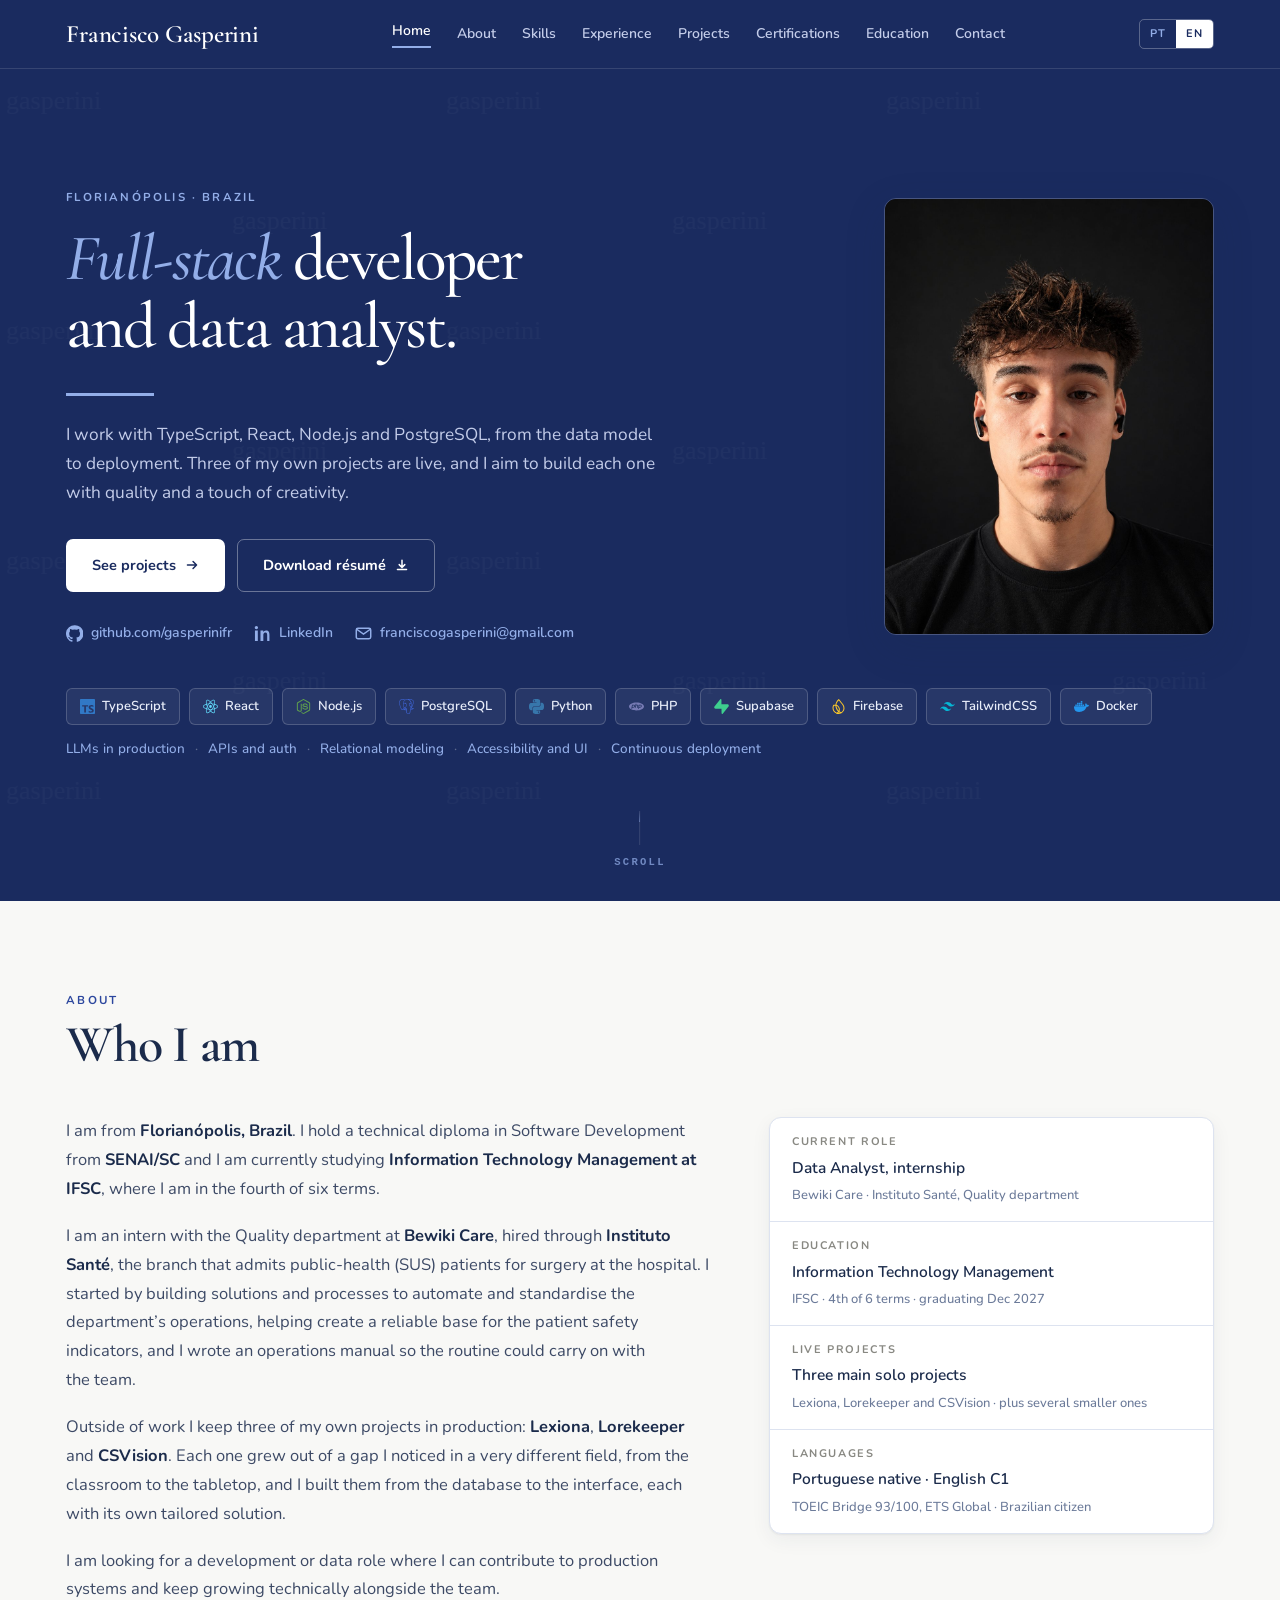
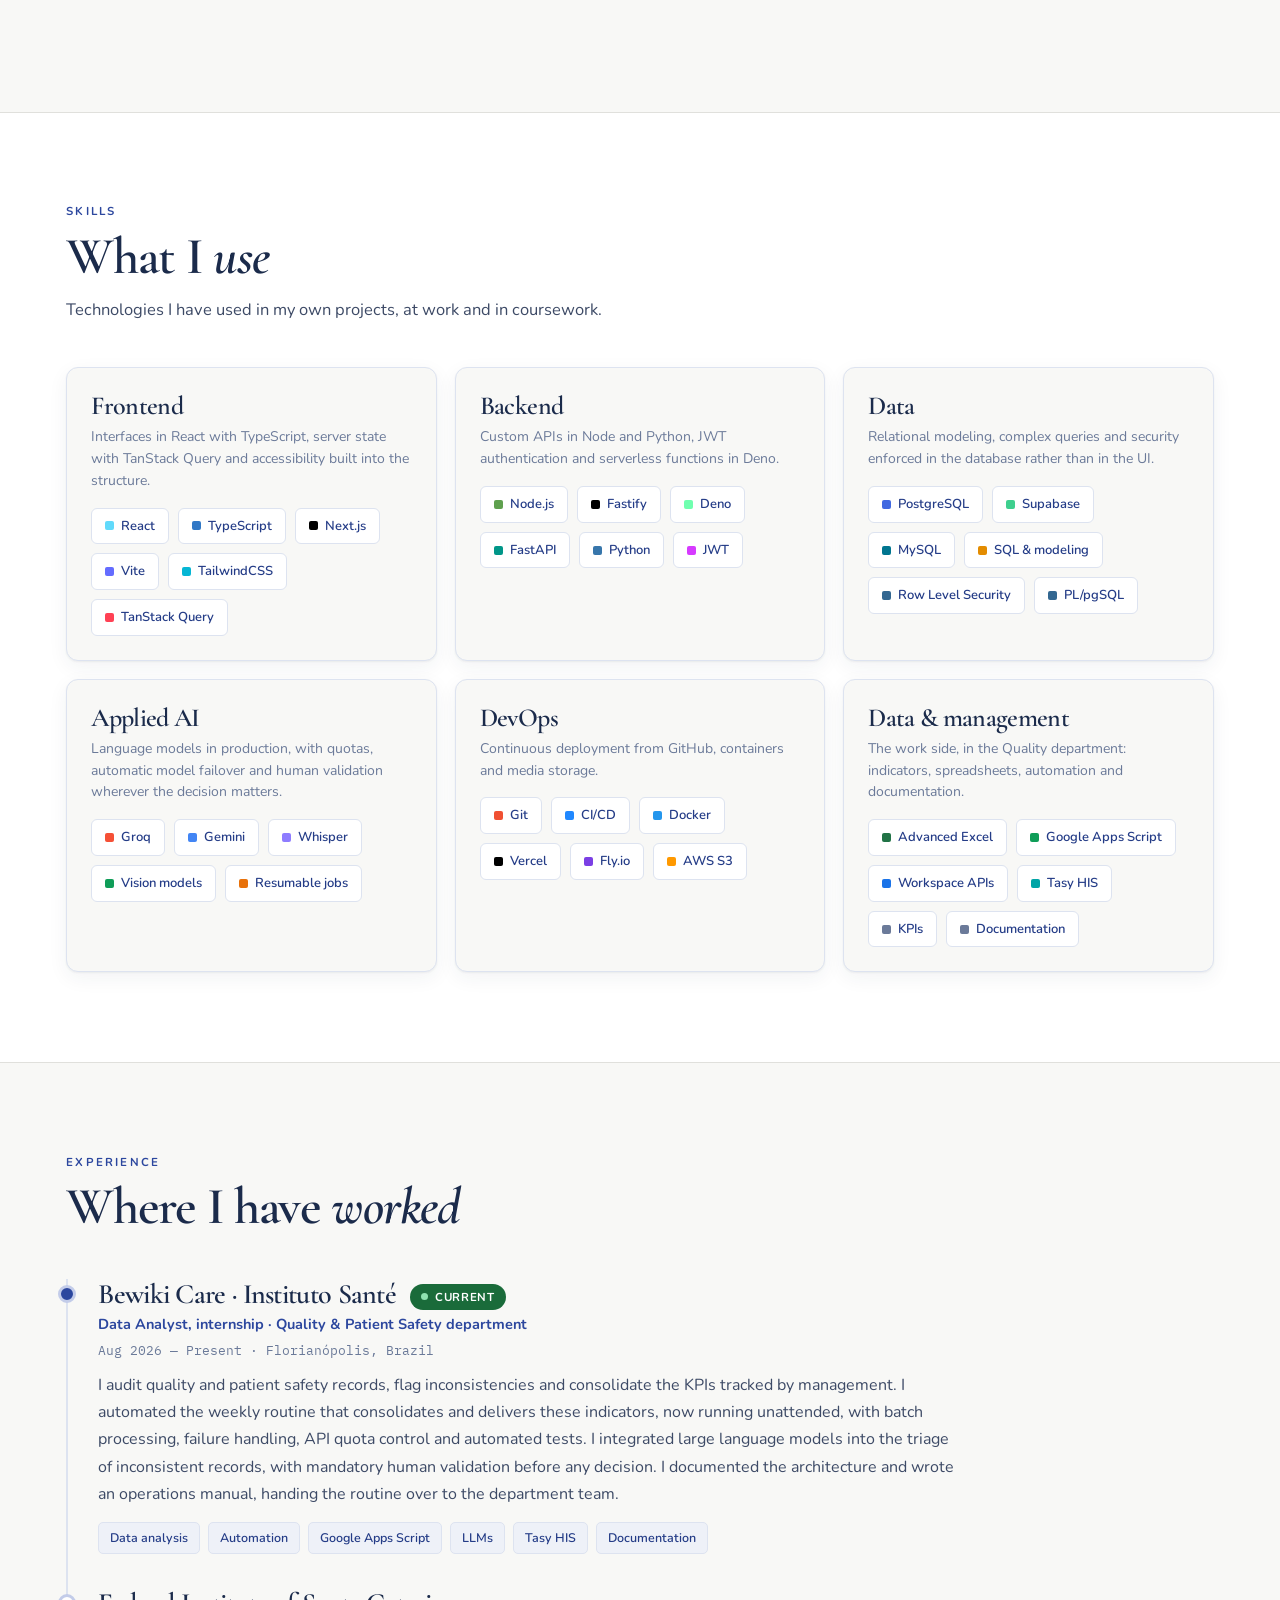
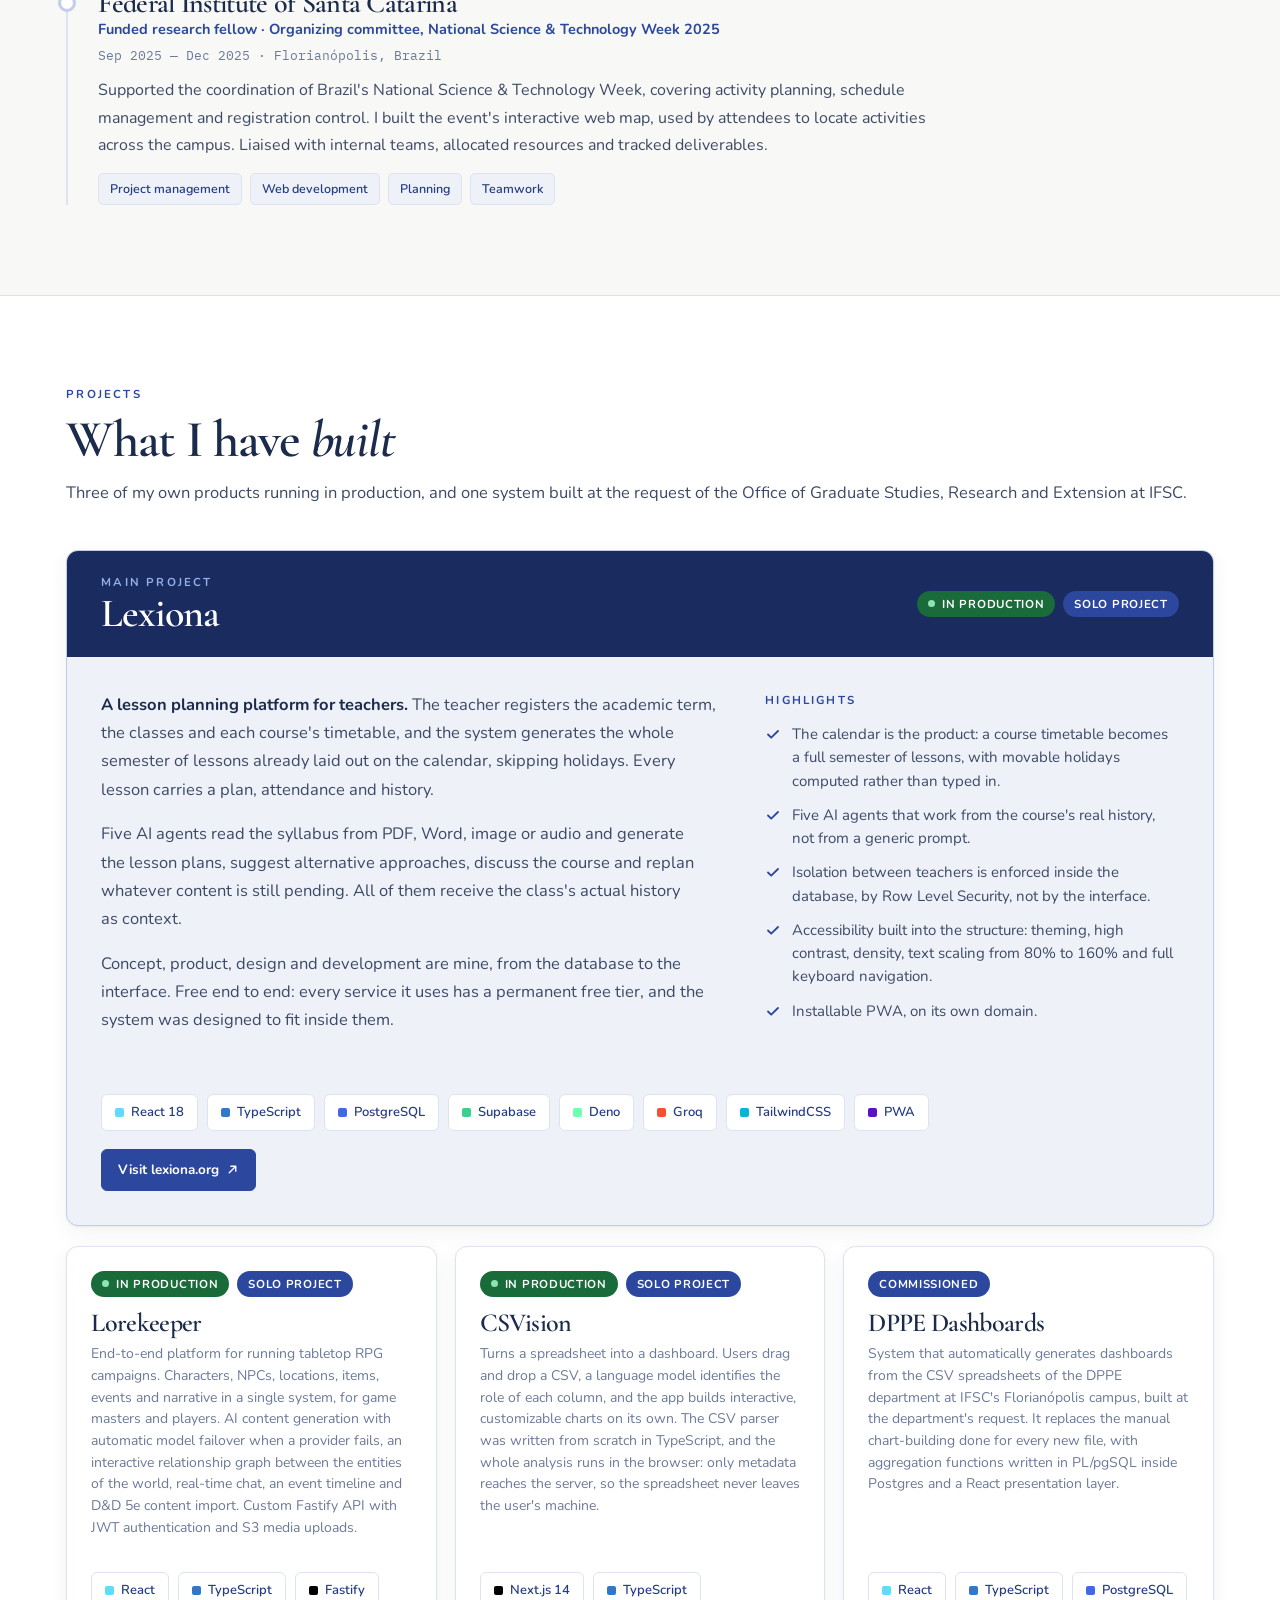
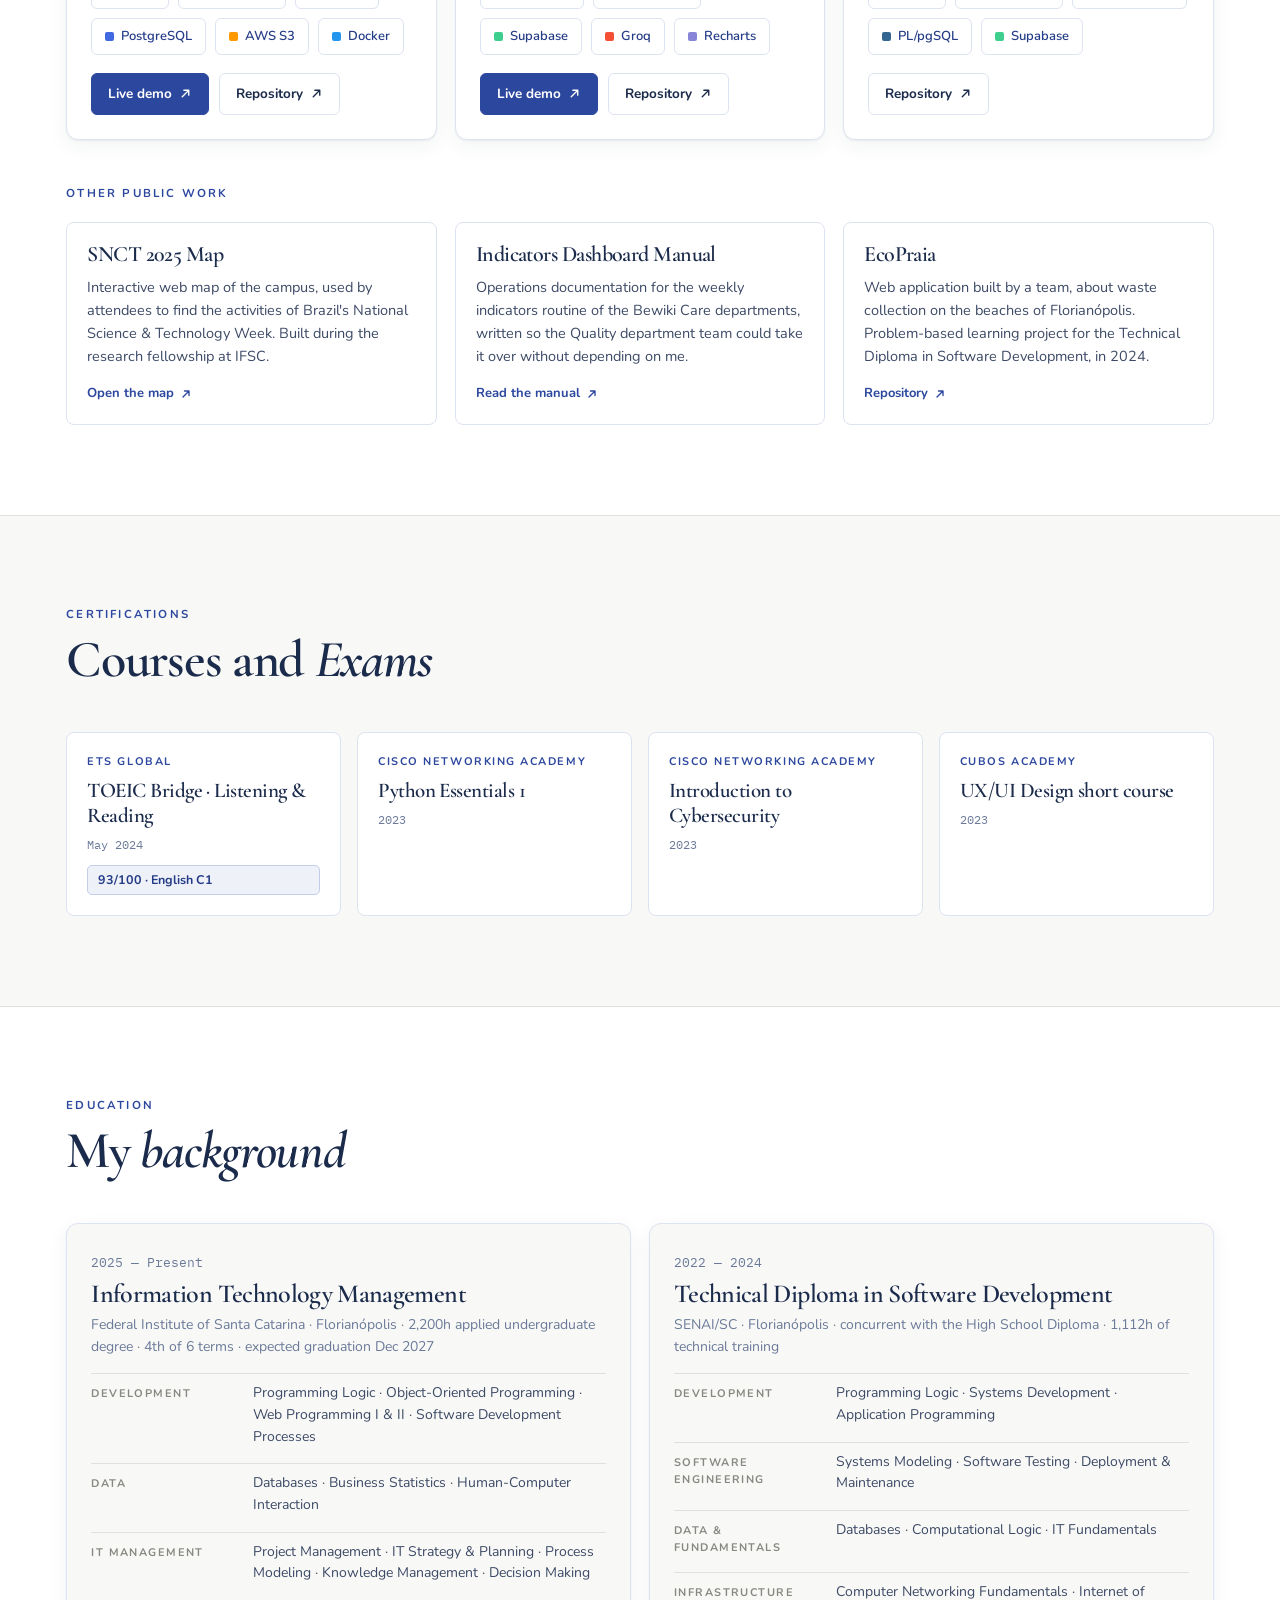
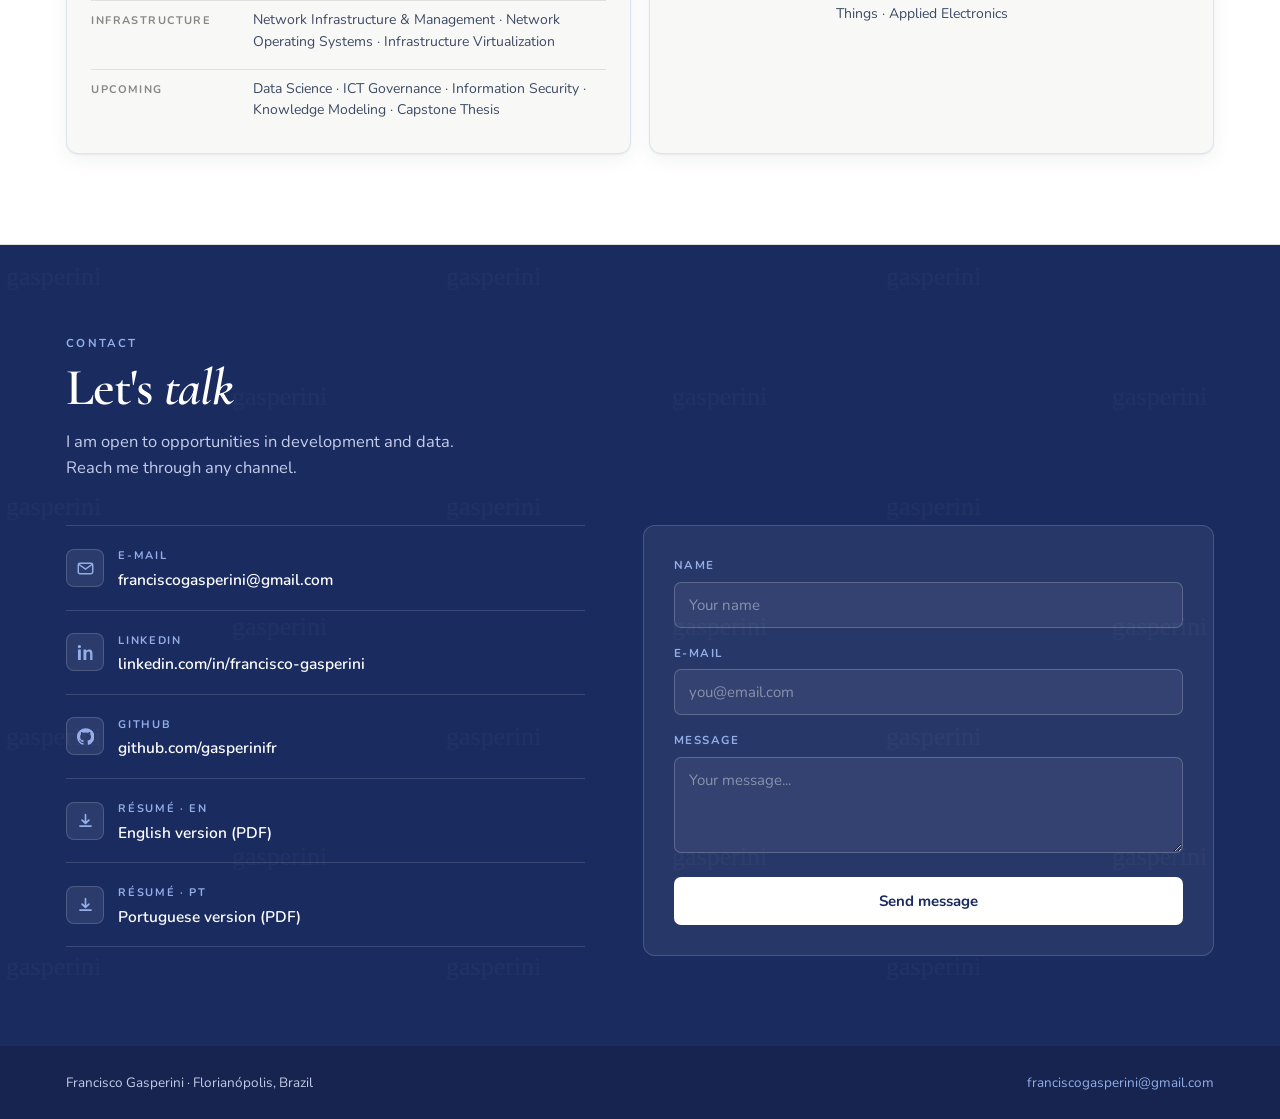
==== commit c9eccc1b: "Põe Bewiki Care à frente do Instituto Santé e ajusta o texto do manual - "escrevi o manual de operaç" ====
--- a/en.html
+++ b/en.html
@@ -321,7 +321,7 @@
     <div class="sobre-in">
       <div class="sobre-txt rv">
         <p>I am from <strong>Florianópolis, Brazil</strong>. I hold a technical diploma in Software Development from <strong>SENAI/SC</strong> and I am currently studying <strong>Information Technology Management at IFSC</strong>, where I am in the fourth of six terms.</p>
-        <p>I am an intern with the Quality department at <strong>Bewiki Care</strong>, hired through <strong>Instituto Santé</strong>, the branch that admits public-health (SUS) patients for surgery at the hospital. I started by building solutions and processes to automate and standardise the department’s operations, helping create a reliable base for the patient safety indicators, and I wrote the operations manual so the routine could carry on with the team.</p>
+        <p>I am an intern with the Quality department at <strong>Bewiki Care</strong>, hired through <strong>Instituto Santé</strong>, the branch that admits public-health (SUS) patients for surgery at the hospital. I started by building solutions and processes to automate and standardise the department’s operations, helping create a reliable base for the patient safety indicators, and I wrote an operations manual so the routine could carry on with the team.</p>
         <p>Outside of work I keep three of my own projects in production: <strong>Lexiona</strong>, <strong>Lorekeeper</strong> and <strong>CSVision</strong>. Each one grew out of a gap I noticed in a very different field, from the classroom to the tabletop, and I built them from the database to the interface, each with its own tailored solution.</p>
         <p>I am looking for a development or data role where I can contribute to production systems and keep growing technically alongside the team.</p>
       </div>
@@ -330,7 +330,7 @@
           <div class="fato">
             <dt>Current role</dt>
             <dd>Data Analyst, internship</dd>
-            <p class="mini">Instituto Santé · Bewiki Care, Quality department</p>
+            <p class="mini">Bewiki Care · Instituto Santé, Quality department</p>
           </div>
           <div class="fato">
             <dt>Education</dt>
@@ -447,12 +447,12 @@
     <div class="exp">
       <article class="exp-item atual rv">
         <div class="exp-topo">
-          <h3>Instituto Santé · Bewiki Care</h3>
+          <h3>Bewiki Care · Instituto Santé</h3>
           <span class="selo selo-vivo"><i class="bolinha"></i>Current</span>
         </div>
         <div class="exp-cargo">Data Analyst, internship · Quality &amp; Patient Safety department</div>
         <div class="exp-data">Aug 2026 — Present · Florianópolis, Brazil</div>
-        <p>I audit quality and patient safety records, flag inconsistencies and consolidate the KPIs tracked by management. I automated the weekly routine that consolidates and delivers these indicators, now running unattended, with batch processing, failure handling, API quota control and automated tests. I integrated large language models into the triage of inconsistent records, with mandatory human validation before any decision. I documented the architecture and wrote the operations manual, handing the routine over to the department team.</p>
+        <p>I audit quality and patient safety records, flag inconsistencies and consolidate the KPIs tracked by management. I automated the weekly routine that consolidates and delivers these indicators, now running unattended, with batch processing, failure handling, API quota control and automated tests. I integrated large language models into the triage of inconsistent records, with mandatory human validation before any decision. I documented the architecture and wrote an operations manual, handing the routine over to the department team.</p>
         <div class="tags">
           <span class="tag">Data analysis</span><span class="tag">Automation</span><span class="tag">Google Apps Script</span><span class="tag">LLMs</span><span class="tag">Tasy HIS</span><span class="tag">Documentation</span>
         </div>
@@ -603,7 +603,7 @@
       </div>
       <div class="outro rv">
         <h4>Indicators Dashboard Manual</h4>
-        <p>Operations documentation for the weekly indicators routine at Instituto Santé, written so the Quality department team could take it over without depending on me.</p>
+        <p>Operations documentation for the weekly indicators routine of the Bewiki Care departments, written so the Quality department team could take it over without depending on me.</p>
         <a href="https://gasperinifr.github.io/Manual-do-Painel-de-Indicadores-Bewiki/" target="_blank" rel="noopener">Read the manual
           <svg width="12" height="12" viewBox="0 0 16 16" fill="none" stroke="currentColor" stroke-width="1.8" stroke-linecap="round" stroke-linejoin="round"><path d="M4 12L12 4M6 4h6v6"/></svg></a>
       </div>
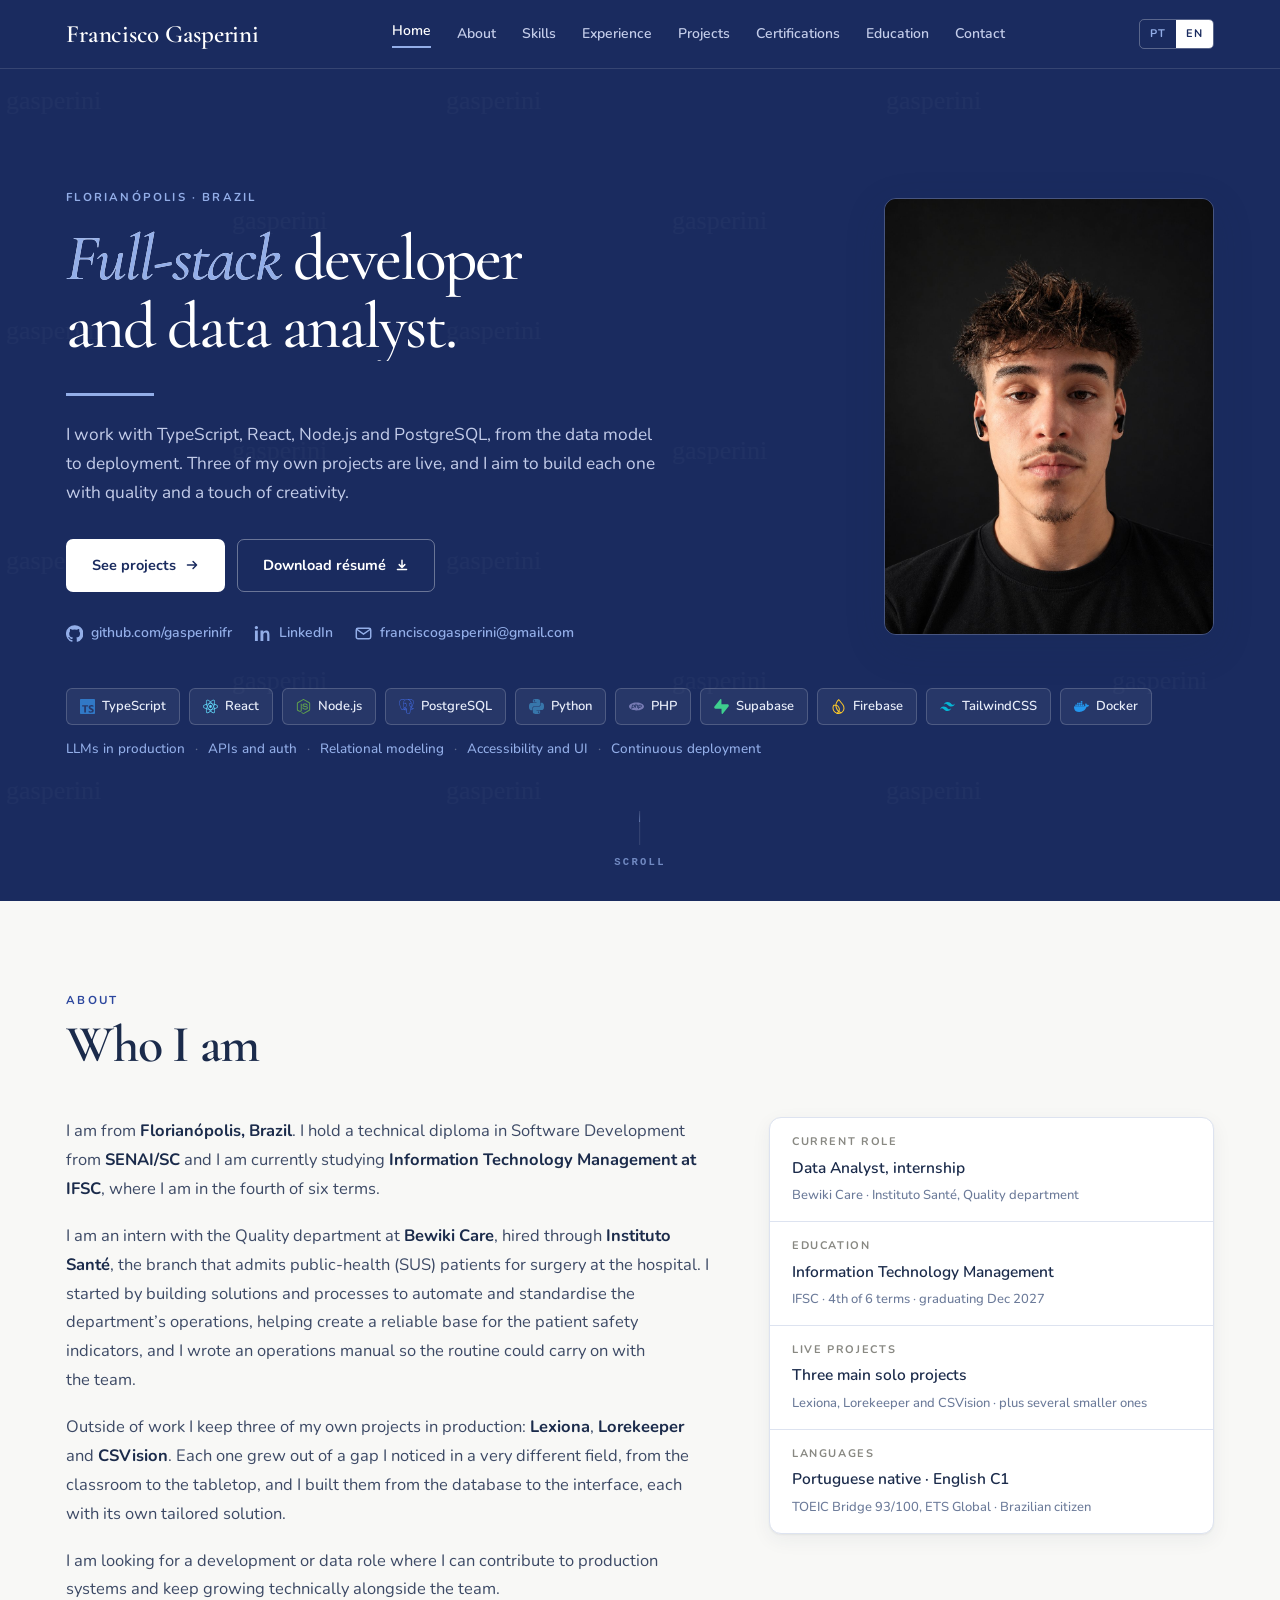
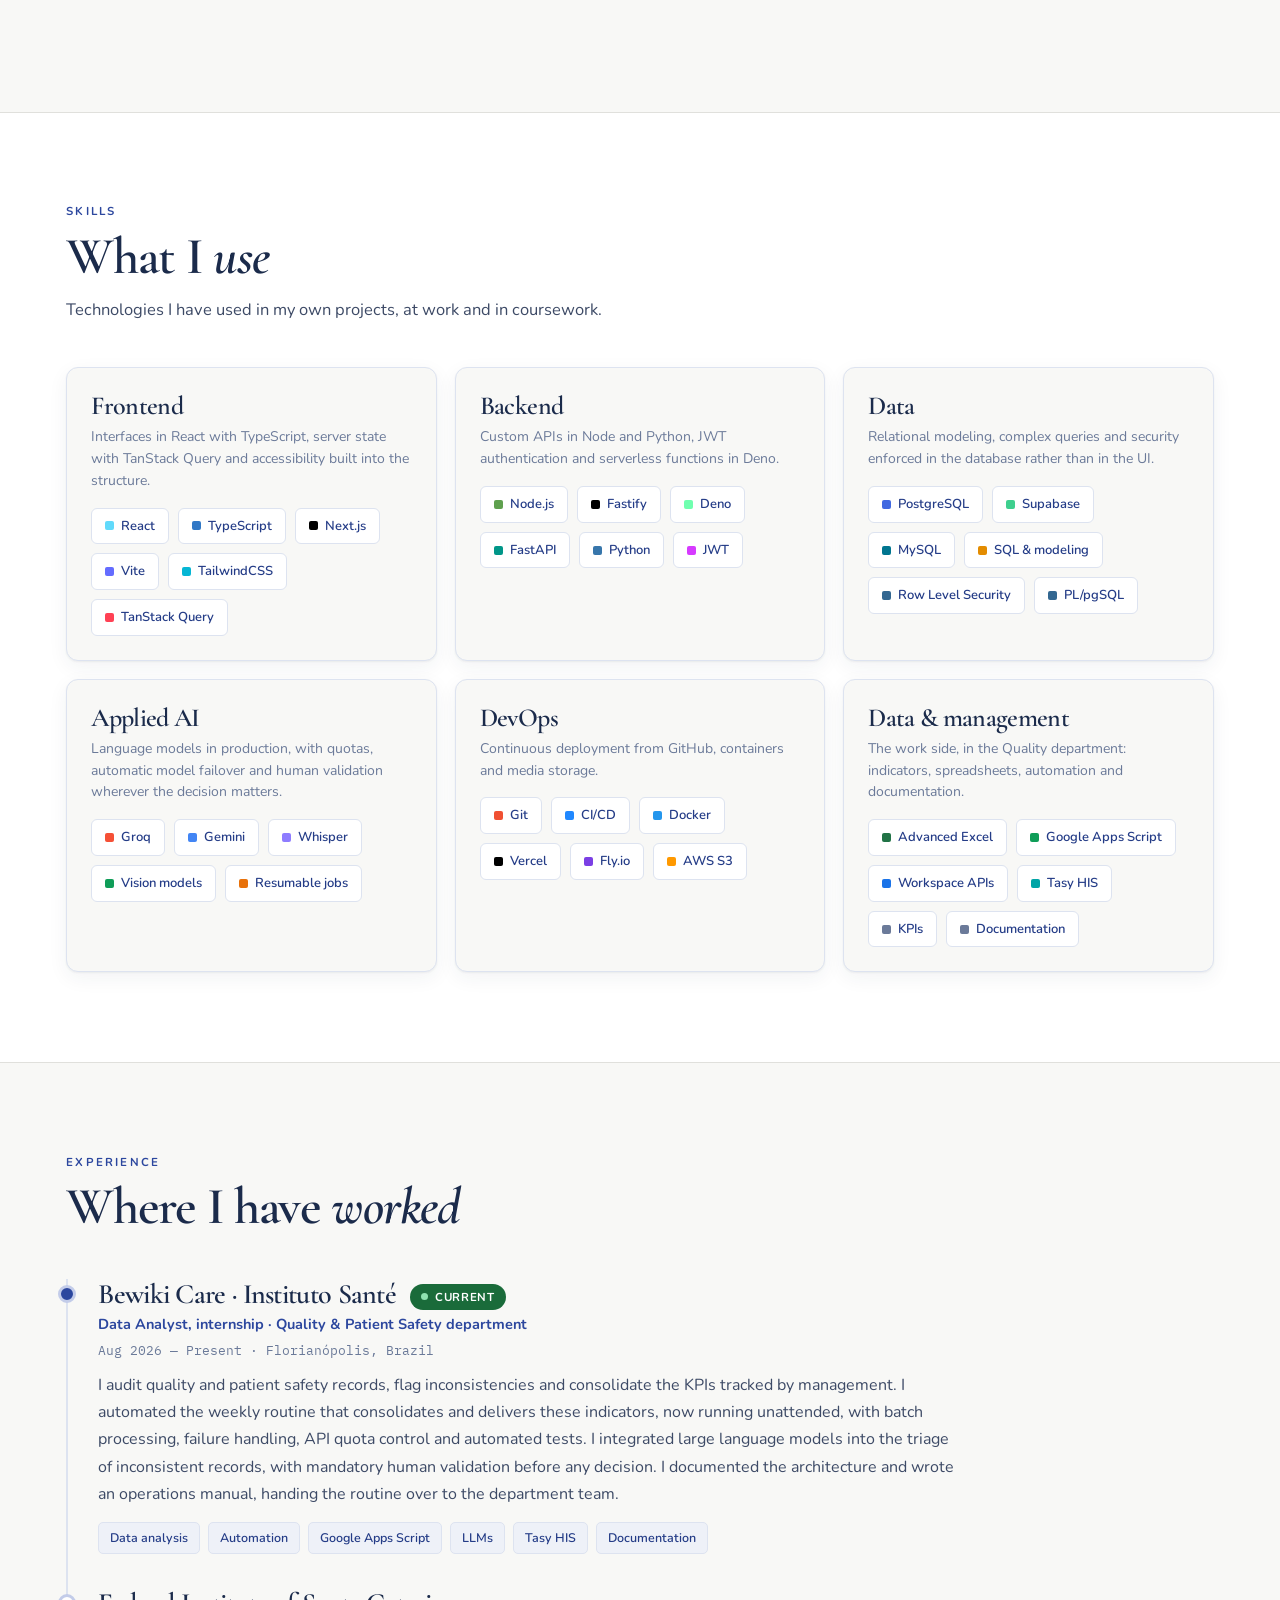
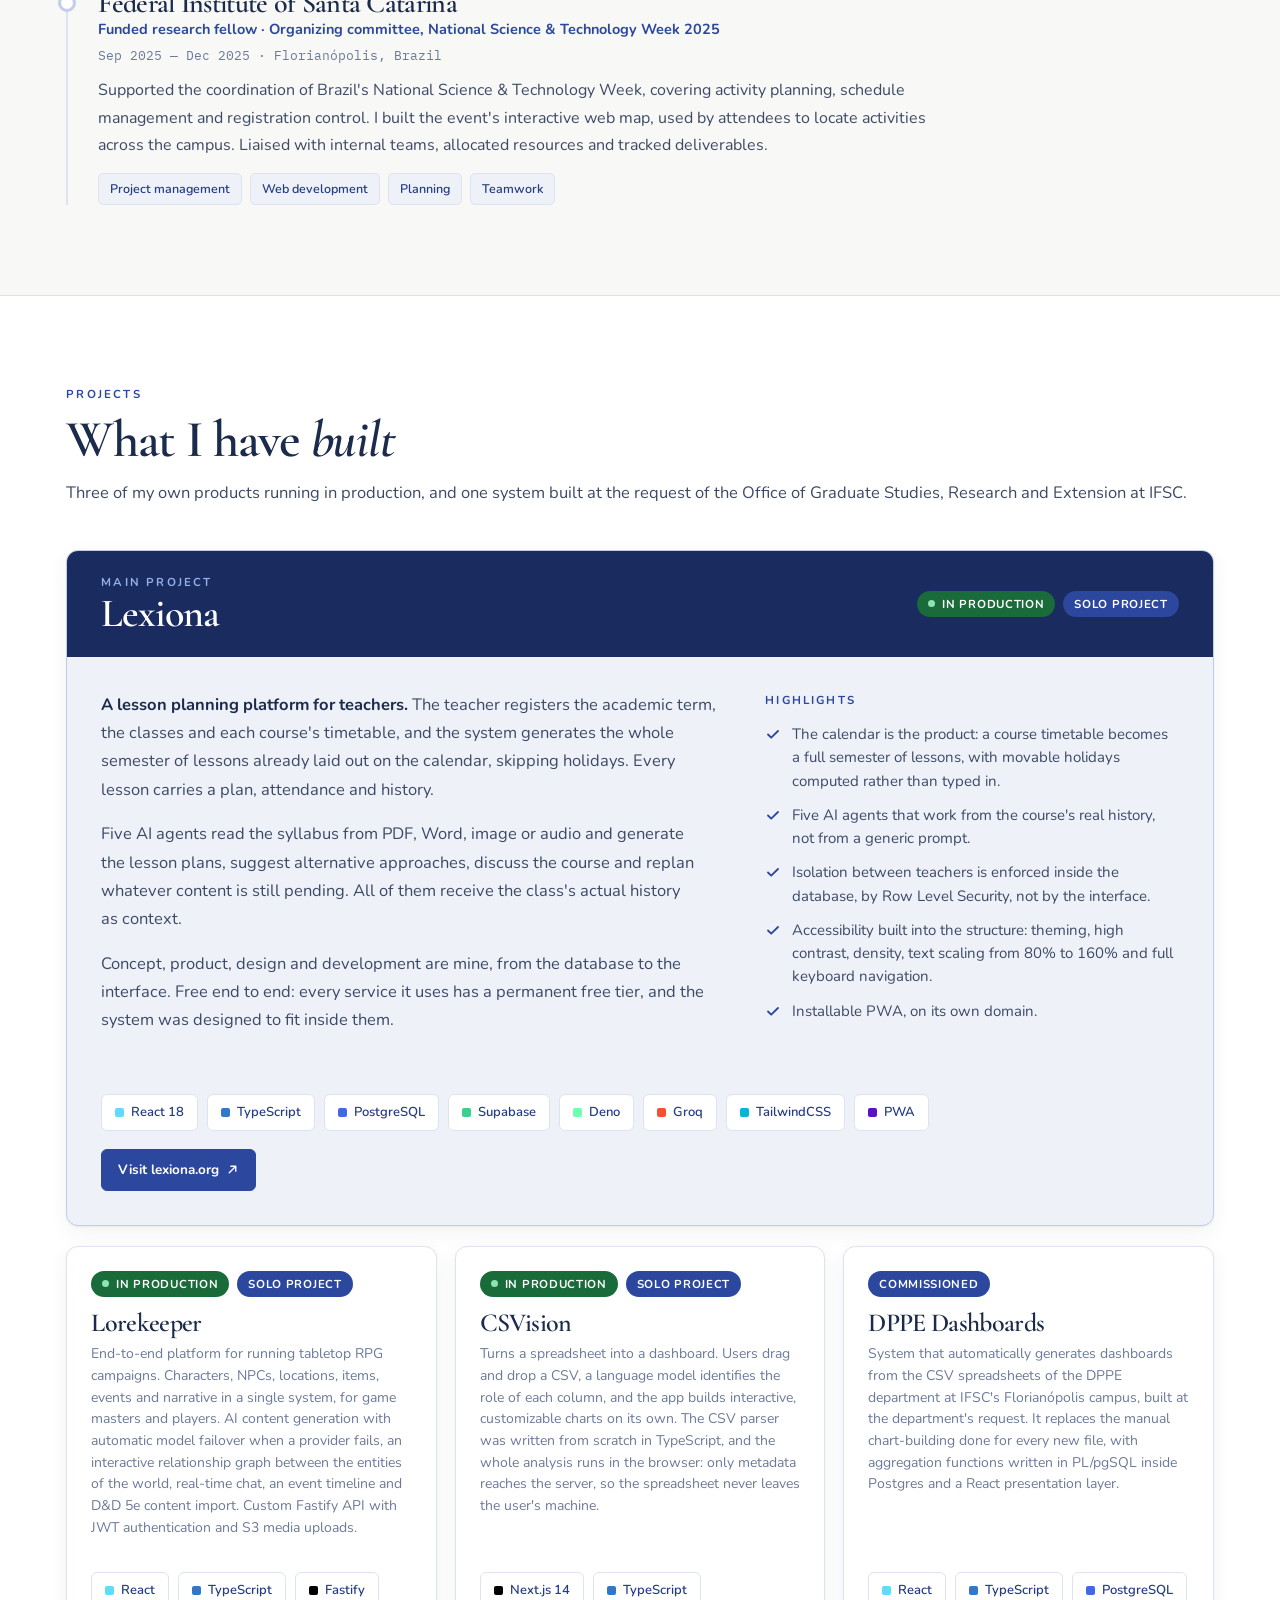
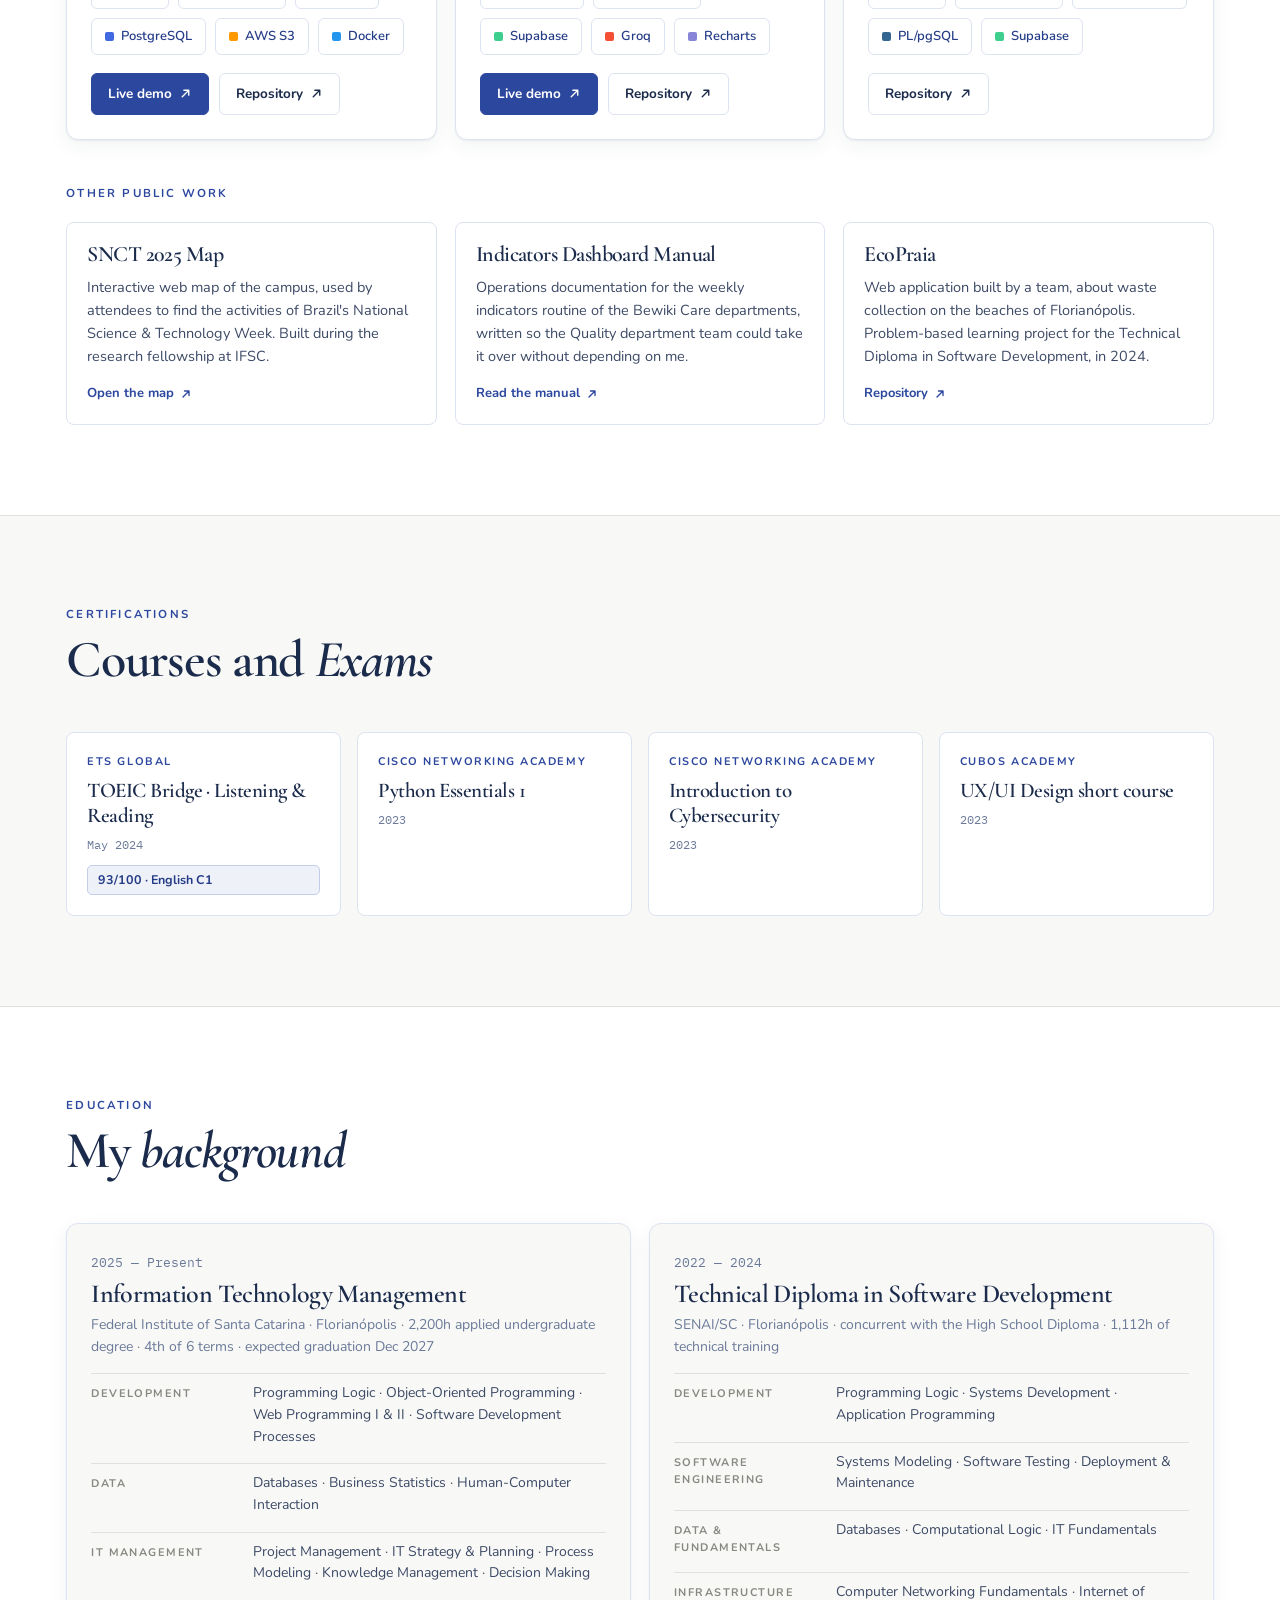
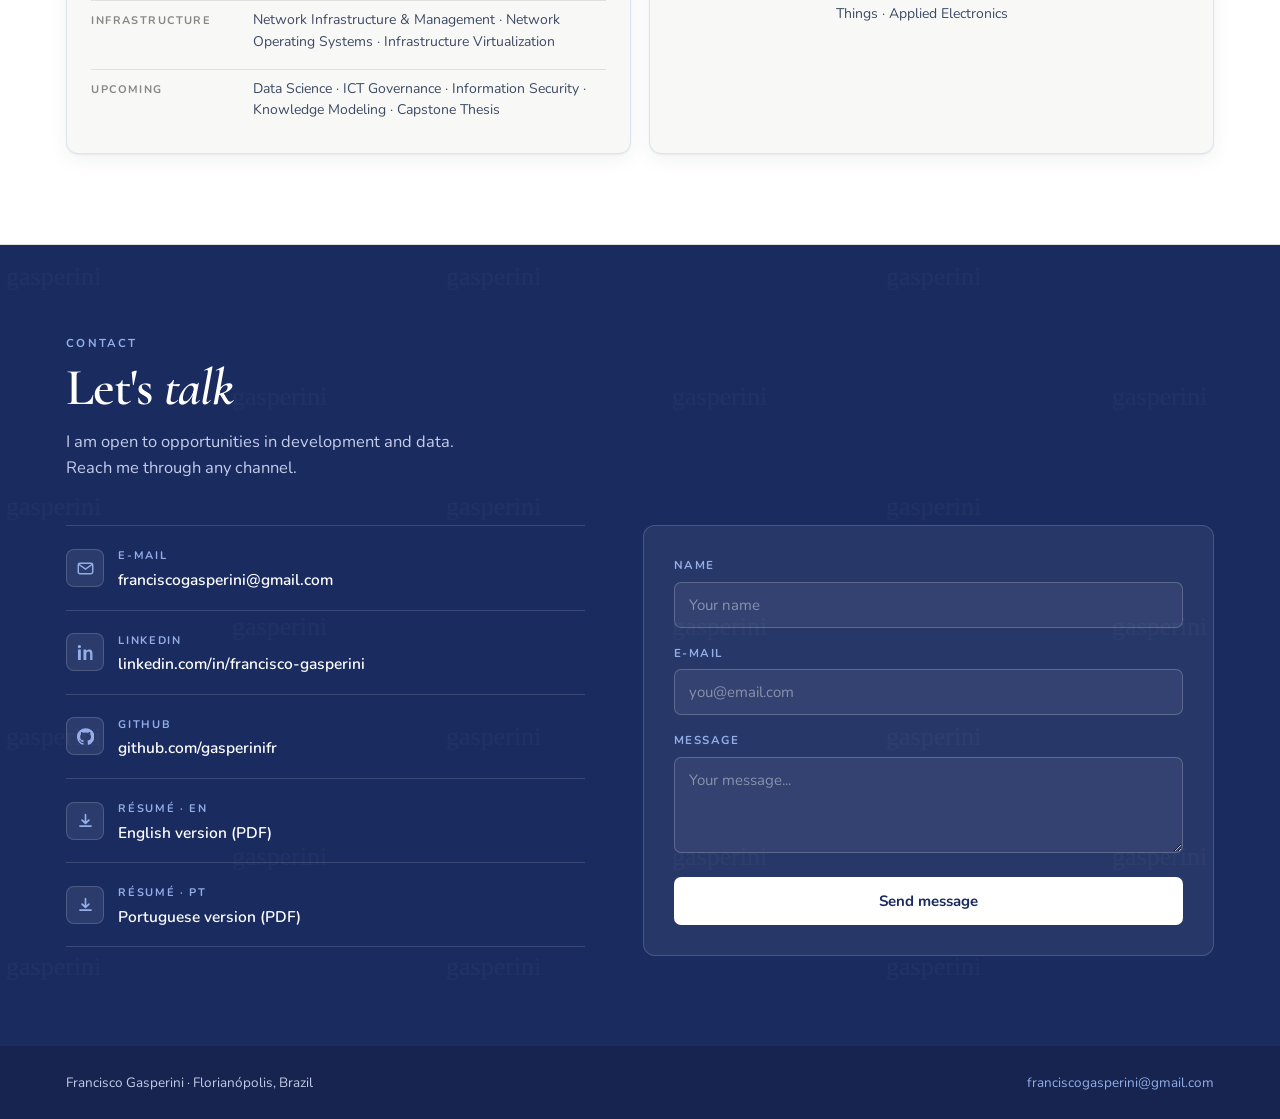
==== commit 146f36e2: "Faz um feixe de neon atravessar o título do hero O feixe pinta os próprios glifos com background-cli" ====
--- a/en.html
+++ b/en.html
@@ -84,8 +84,57 @@
 
 .hero{background-color:var(--navy);color:#fff;padding:clamp(52px,7vw,88px) 0 clamp(88px,9vw,110px);position:relative;display:flex;flex-direction:column;justify-content:center;min-height:calc(100vh - 68px);min-height:calc(100svh - 68px)}
 .hero-in{display:grid;grid-template-columns:minmax(0,1fr) 330px;gap:clamp(36px,5vw,72px);align-items:center}
-.hero h1{font-size:clamp(38px,5.1vw,74px);font-weight:500;letter-spacing:-0.03em;line-height:1.04;margin-top:18px;color:#fff;text-wrap:balance}
+.hero h1{font-size:clamp(38px,5.1vw,74px);font-weight:500;letter-spacing:-0.03em;line-height:1.04;margin-top:18px;color:#fff;text-wrap:balance;position:relative;width:fit-content}
 .hero h1 .it{color:var(--azul-300);white-space:nowrap}
+/* ---------- feixe que atravessa o titulo ---------- */
+/* Tudo aqui e background-clip:text: o feixe pinta os proprios glifos e por
+   construcao nao vaza do contorno da fonte. Nada e desenhado por cima do fundo.
+   O traco mergulha em azul escuro antes do nucleo ciano de proposito: o texto e
+   branco, ja no teto de luminancia, entao so o contraste com um azul mais escuro
+   faz o nucleo ler como tubo de neon aceso.
+   O <h1> e o .it sao caixas diferentes, cada um com seu gradiente; --dx alinha o
+   do .it ao do titulo. O JS mede --h1w e --dx no load, no fonts.ready e no
+   resize. O trajeto vai de -bw ate h1w: nesses extremos a banda ja esta inteira
+   fora do texto, e folga alem disso so gastaria ciclo em espaco vazio. */
+.hero h1{--bw:96px;--h1w:640px;--dx:0px}
+@supports ((-webkit-background-clip:text) or (background-clip:text)){
+  .hero h1,.hero h1 .it{-webkit-background-clip:text;background-clip:text;color:transparent;background-repeat:no-repeat,no-repeat;background-size:var(--bw) 130%,100% 100%;animation:feixe-varre 4.76s cubic-bezier(.4,.05,.35,1) infinite}
+  .hero h1{background-image:linear-gradient(96deg,rgb(255 255 255 / 0%) 0,rgb(255 255 255 / 0%) 22%,rgb(224 234 252 / 30%) 33%,rgb(240 246 255 / 78%) 43%,#FFFFFF 50%,rgb(240 246 255 / 78%) 57%,rgb(224 234 252 / 30%) 67%,rgb(255 255 255 / 0%) 78%,rgb(255 255 255 / 0%) 100%),linear-gradient(#fff,#fff);background-position:calc(-1 * var(--bw)) 0,0 0}
+  .hero h1 .it{background-image:linear-gradient(96deg,rgb(60 150 255 / 0%) 0,rgb(60 150 255 / 0%) 21%,rgb(52 145 255 / 55%) 31%,#1E8FFF 41%,#5FE2FF 47%,#A5FAFF 50%,#5FE2FF 53%,#1E8FFF 59%,rgb(52 145 255 / 55%) 69%,rgb(60 150 255 / 0%) 79%,rgb(60 150 255 / 0%) 100%),linear-gradient(var(--azul-300),var(--azul-300));background-position:calc(-1 * var(--bw)) 0,0 0}
+}
+.hero h1 .it{--dx:var(--dxit,0px)}
+/* halo do neon: copias do titulo, desfocadas em dois graus e somadas em screen.
+   Sao copias do texto, entao o brilho tem a forma das letras e escapa poucos
+   pixels do contorno -- nao e uma barra sobre o fundo. Sem a camada de base sob
+   a banda, so acende onde o feixe esta passando. */
+.hero h1 .brilho{position:absolute;inset:0;z-index:1;pointer-events:none;-webkit-background-clip:text;background-clip:text;color:transparent;background-repeat:no-repeat,no-repeat;background-size:var(--bw) 130%,100% 100%;background-position:calc(-1 * var(--bw)) 0,0 0;mix-blend-mode:screen;background-image:linear-gradient(96deg,rgb(255 255 255 / 0%) 0,rgb(255 255 255 / 0%) 22%,rgb(224 234 252 / 30%) 33%,rgb(240 246 255 / 78%) 43%,#FFFFFF 50%,rgb(240 246 255 / 78%) 57%,rgb(224 234 252 / 30%) 67%,rgb(255 255 255 / 0%) 78%,rgb(255 255 255 / 0%) 100%),linear-gradient(rgb(0 0 0 / 0%),rgb(0 0 0 / 0%));animation:feixe-varre 4.76s cubic-bezier(.4,.05,.35,1) infinite}
+.hero h1 .brilho .it{background-image:linear-gradient(96deg,rgb(60 150 255 / 0%) 0,rgb(60 150 255 / 0%) 21%,rgb(52 145 255 / 55%) 31%,#1E8FFF 41%,#5FE2FF 47%,#A5FAFF 50%,#5FE2FF 53%,#1E8FFF 59%,rgb(52 145 255 / 55%) 69%,rgb(60 150 255 / 0%) 79%,rgb(60 150 255 / 0%) 100%),linear-gradient(rgb(0 0 0 / 0%),rgb(0 0 0 / 0%))}
+.hero h1 .brilho-a{filter:blur(.055em)}
+.hero h1 .brilho-b{filter:blur(.17em);opacity:.7}
+@keyframes feixe-varre{
+  /* ciclo de 4,76s: ida 2,61s / parada 0,49s / volta 0,73s / repouso 0,93s.
+     O silencio percebido e maior que o repouso: fora dele o feixe ainda percorre
+     o trecho entre o ponto de estacionamento e a borda do texto, nas duas
+     pontas. Somado, da 1,5s sem nada aceso. A volta tem curva propria,
+     declarada no quadro em que ela comeca. */
+  0%{background-position-x:calc(-1 * var(--bw) - var(--dx)),0px}
+  54.8%{background-position-x:calc(var(--h1w) - var(--dx)),0px}
+  65.1%{background-position-x:calc(var(--h1w) - var(--dx)),0px;animation-timing-function:cubic-bezier(.55,0,.25,1)}
+  80.5%,100%{background-position-x:calc(-1 * var(--bw) - var(--dx)),0px}
+}
+.estrelas{position:absolute;right:-6px;top:0;width:0;height:0;z-index:3;pointer-events:none}
+.estrelas svg{position:absolute;fill:#EDF4FF;opacity:0;transform:scale(.1);transform-origin:50% 50%;filter:drop-shadow(0 0 8px rgb(122 172 255 / 95%));animation:pisca 4.76s ease-out infinite}
+.estrelas .e1{width:38px;height:38px;left:-6px;top:0}
+.estrelas .e2{width:20px;height:20px;left:26px;top:-16px;animation-delay:.1s}
+.estrelas .e3{width:13px;height:13px;left:18px;top:38px;animation-delay:.2s}
+@keyframes pisca{
+  0%,54%{opacity:0;transform:scale(.1) rotate(-22deg)}
+  56.8%{opacity:1;transform:scale(1.14) rotate(0deg)}
+  58.8%{opacity:.72;transform:scale(.7) rotate(6deg)}
+  60.8%{opacity:1;transform:scale(1.02) rotate(0deg)}
+  64.5%{opacity:0;transform:scale(.15) rotate(20deg)}
+  100%{opacity:0;transform:scale(.15) rotate(20deg)}
+}
 .regua{width:88px;height:3px;background:var(--azul-300);margin-top:clamp(22px,3vw,32px)}
 .hero p.lead{font-size:clamp(16px,1.35vw,18px);line-height:1.68;color:var(--azul-200);max-width:600px;margin-top:24px;text-wrap:pretty}
 .acoes{display:flex;flex-wrap:wrap;gap:12px;margin-top:32px}
@@ -218,6 +267,8 @@
   .rv{opacity:1;transform:none;transition:none}
   .btn:hover,.card:hover{transform:none}
   .rolar-cometa{animation:none;top:12px;height:10px;background:currentColor}
+  .hero h1,.hero h1 .it{animation:none;background-position:-9999px 0,0 0}
+  .estrelas,.hero h1 .brilho{display:none}
 }
 
 @media (max-width:1000px){
@@ -268,7 +319,7 @@
   <div class="wrap hero-in">
     <div>
       <div class="rotulo rotulo-claro">Florianópolis · Brazil</div>
-      <h1><span class="it">Full-stack</span> developer<br>and data analyst.</h1>
+      <h1><span class="it">Full-stack</span> developer<br>and data analyst.<span class="estrelas" aria-hidden="true"><svg class="e1" viewBox="0 0 24 24" aria-hidden="true" focusable="false"><path d="M12 0C12.6 6.4 17.6 11.4 24 12c-6.4.6-11.4 5.6-12 12-.6-6.4-5.6-11.4-12-12C6.4 11.4 11.4 6.4 12 0Z"/></svg><svg class="e2" viewBox="0 0 24 24" aria-hidden="true" focusable="false"><path d="M12 0C12.6 6.4 17.6 11.4 24 12c-6.4.6-11.4 5.6-12 12-.6-6.4-5.6-11.4-12-12C6.4 11.4 11.4 6.4 12 0Z"/></svg><svg class="e3" viewBox="0 0 24 24" aria-hidden="true" focusable="false"><path d="M12 0C12.6 6.4 17.6 11.4 24 12c-6.4.6-11.4 5.6-12 12-.6-6.4-5.6-11.4-12-12C6.4 11.4 11.4 6.4 12 0Z"/></svg></span></h1>
       <div class="regua"></div>
       <p class="lead">I work with TypeScript, React, Node.js and PostgreSQL, from the data model to deployment. Three of my own projects are live, and I aim to build each one with quality and a touch of creativity.</p>
       <div class="acoes">
@@ -808,6 +859,35 @@
       if (window.location.hash) link.href = `${link.getAttribute('href').split('#')[0]}${window.location.hash}`;
     });
   });
+
+  // O feixe do titulo e pintado por dois gradientes independentes (o do <h1> e o
+  // do .it). Eles so andam juntos se souberem a largura do titulo e onde a
+  // palavra destacada comeca. As fontes web mudam essas medidas depois do
+  // primeiro paint, por isso remede no fonts.ready.
+  const tituloFeixe = document.querySelector('.hero h1');
+  if (tituloFeixe) {
+    const destaque = tituloFeixe.querySelector('.it');
+    const medir = () => {
+      const t = tituloFeixe.getBoundingClientRect();
+      tituloFeixe.style.setProperty('--h1w', `${t.width}px`);
+      if (destaque) tituloFeixe.style.setProperty('--dxit', `${destaque.getBoundingClientRect().left - t.left}px`);
+    };
+    // Halo do neon: duas copias do titulo, desfocadas em graus diferentes. Sao
+    // copias do texto, entao o brilho toma a forma das letras. Montadas aqui e
+    // nao no HTML para o titulo nao ficar escrito tres vezes no documento.
+    const conteudo = [...tituloFeixe.childNodes]
+      .filter(n => !(n.nodeType === 1 && n.classList.contains('estrelas')));
+    for (const grau of ['a', 'b']) {
+      const copia = document.createElement('span');
+      copia.className = `brilho brilho-${grau}`;
+      copia.setAttribute('aria-hidden', 'true');
+      conteudo.forEach(n => copia.appendChild(n.cloneNode(true)));
+      tituloFeixe.insertBefore(copia, tituloFeixe.firstChild);
+    }
+    medir();
+    document.fonts.ready.then(medir);
+    window.addEventListener('resize', medir, { passive: true });
+  }
 
   async function handleSubmit(e) {
     e.preventDefault();
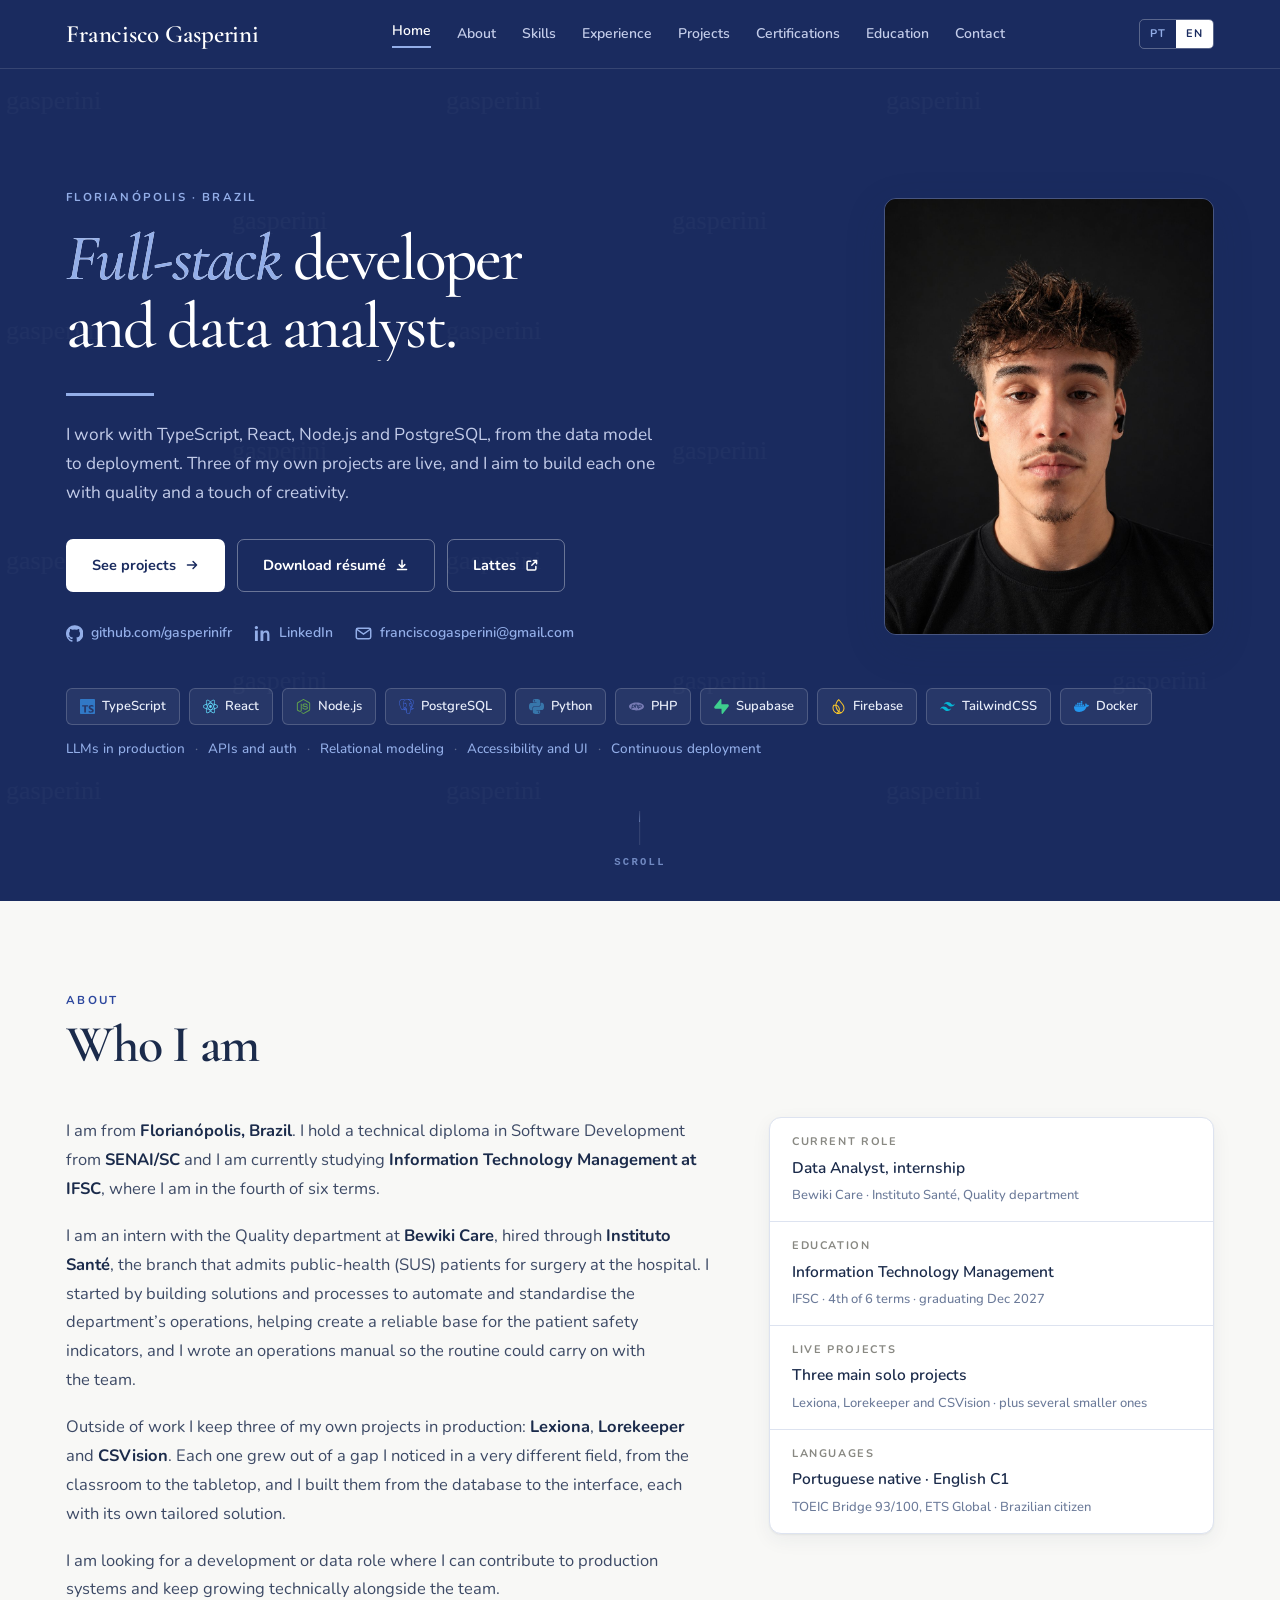
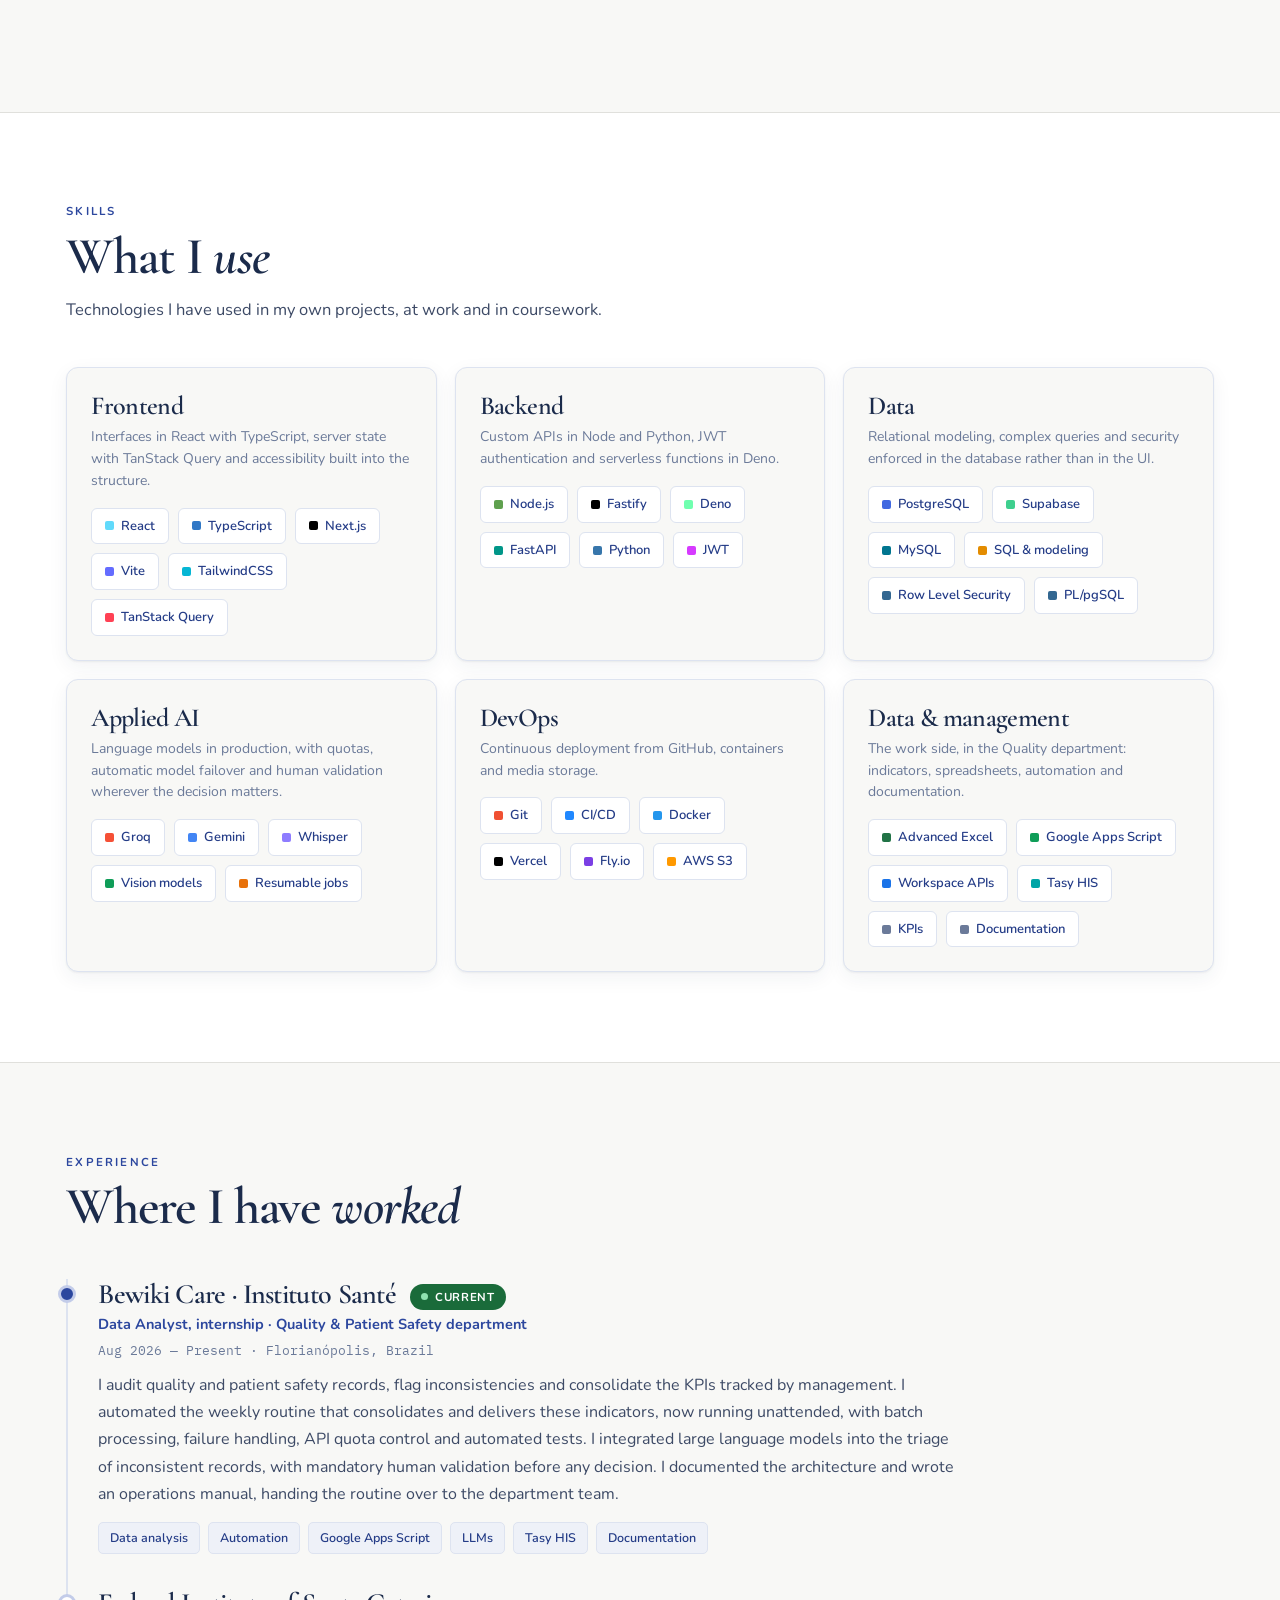
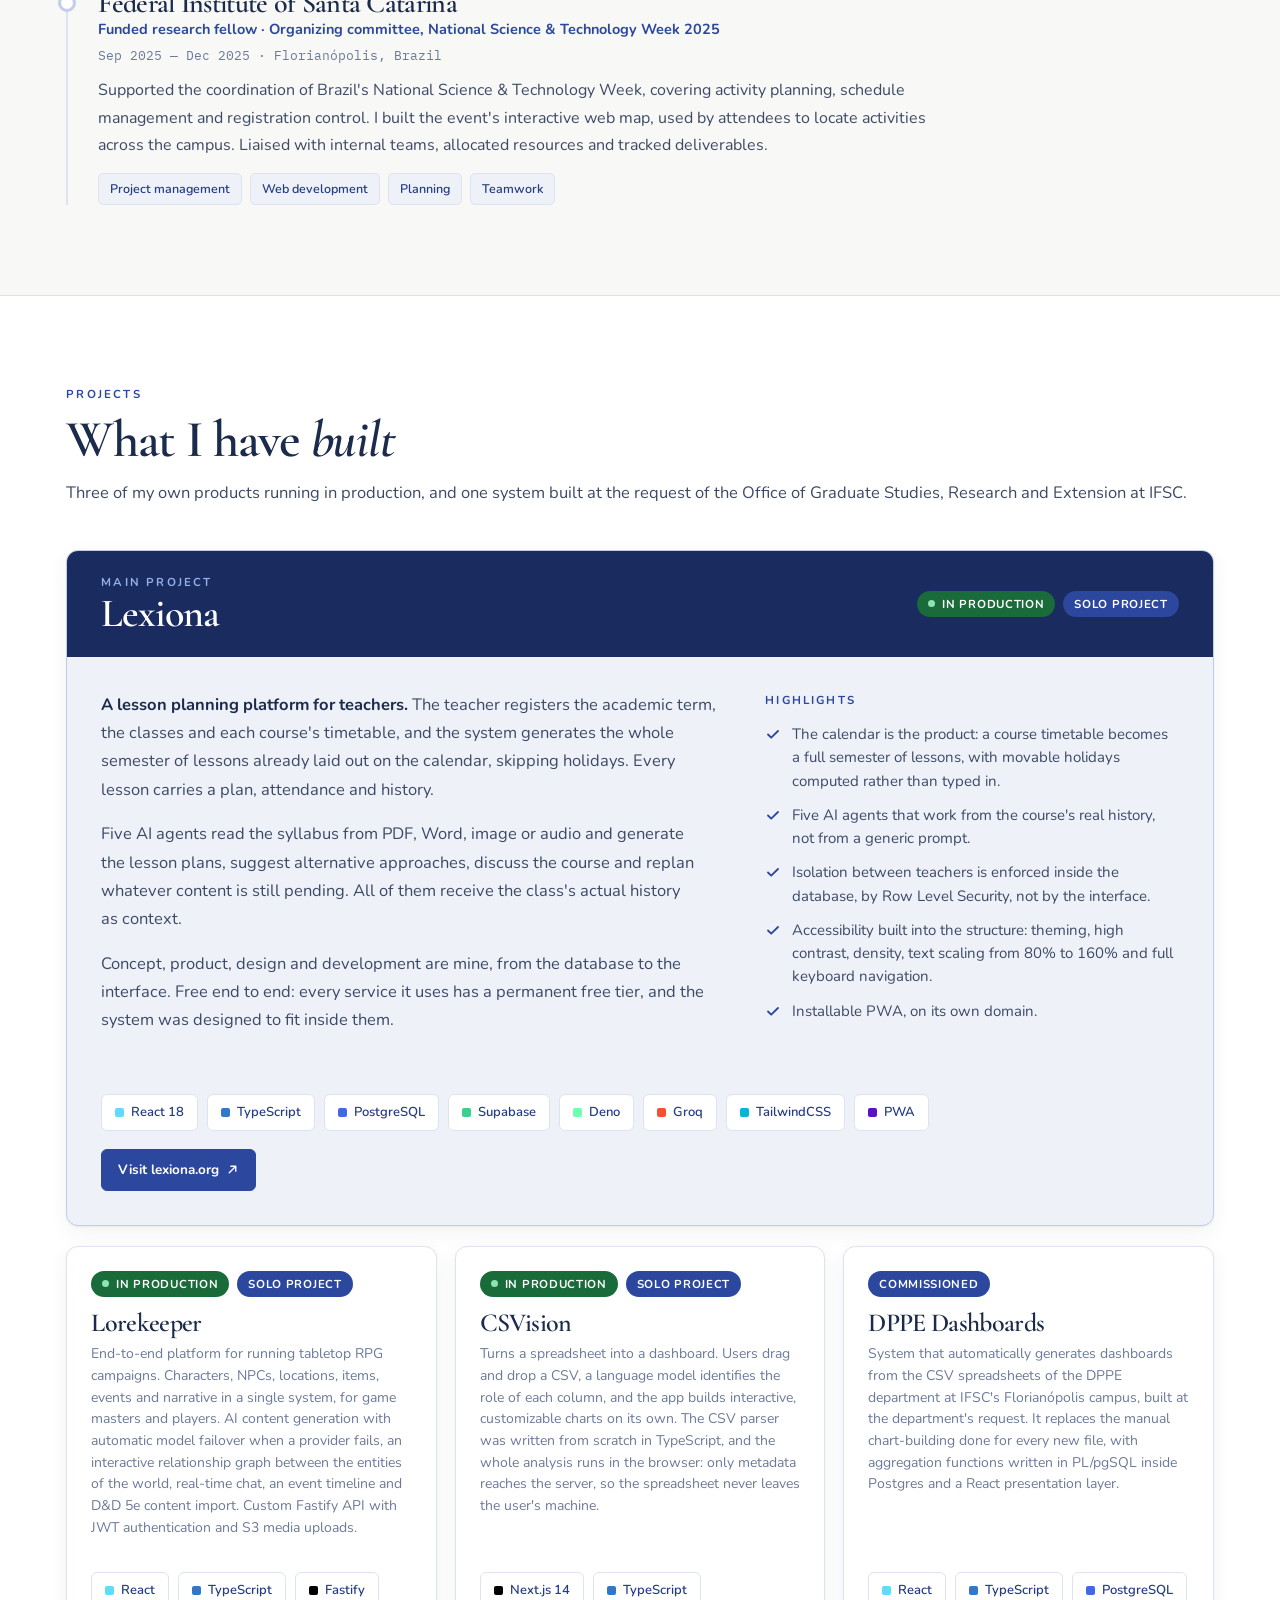
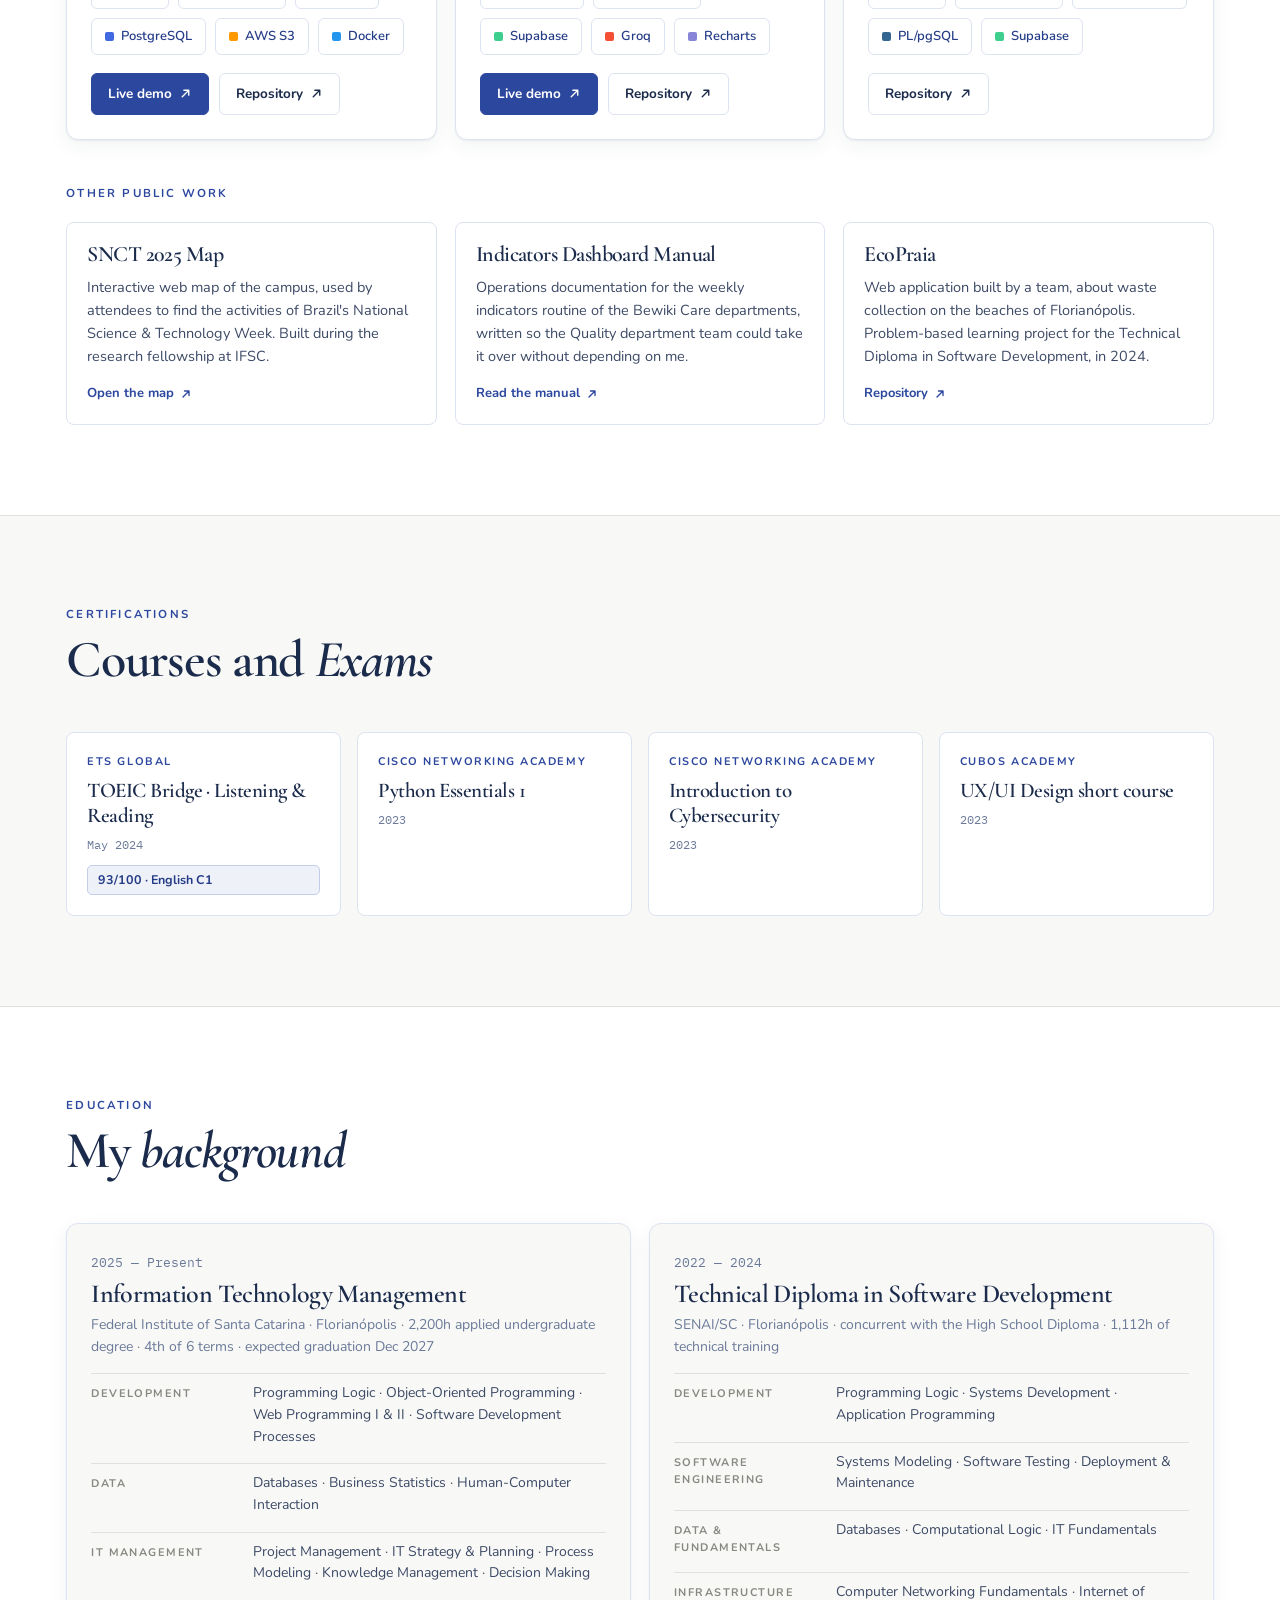
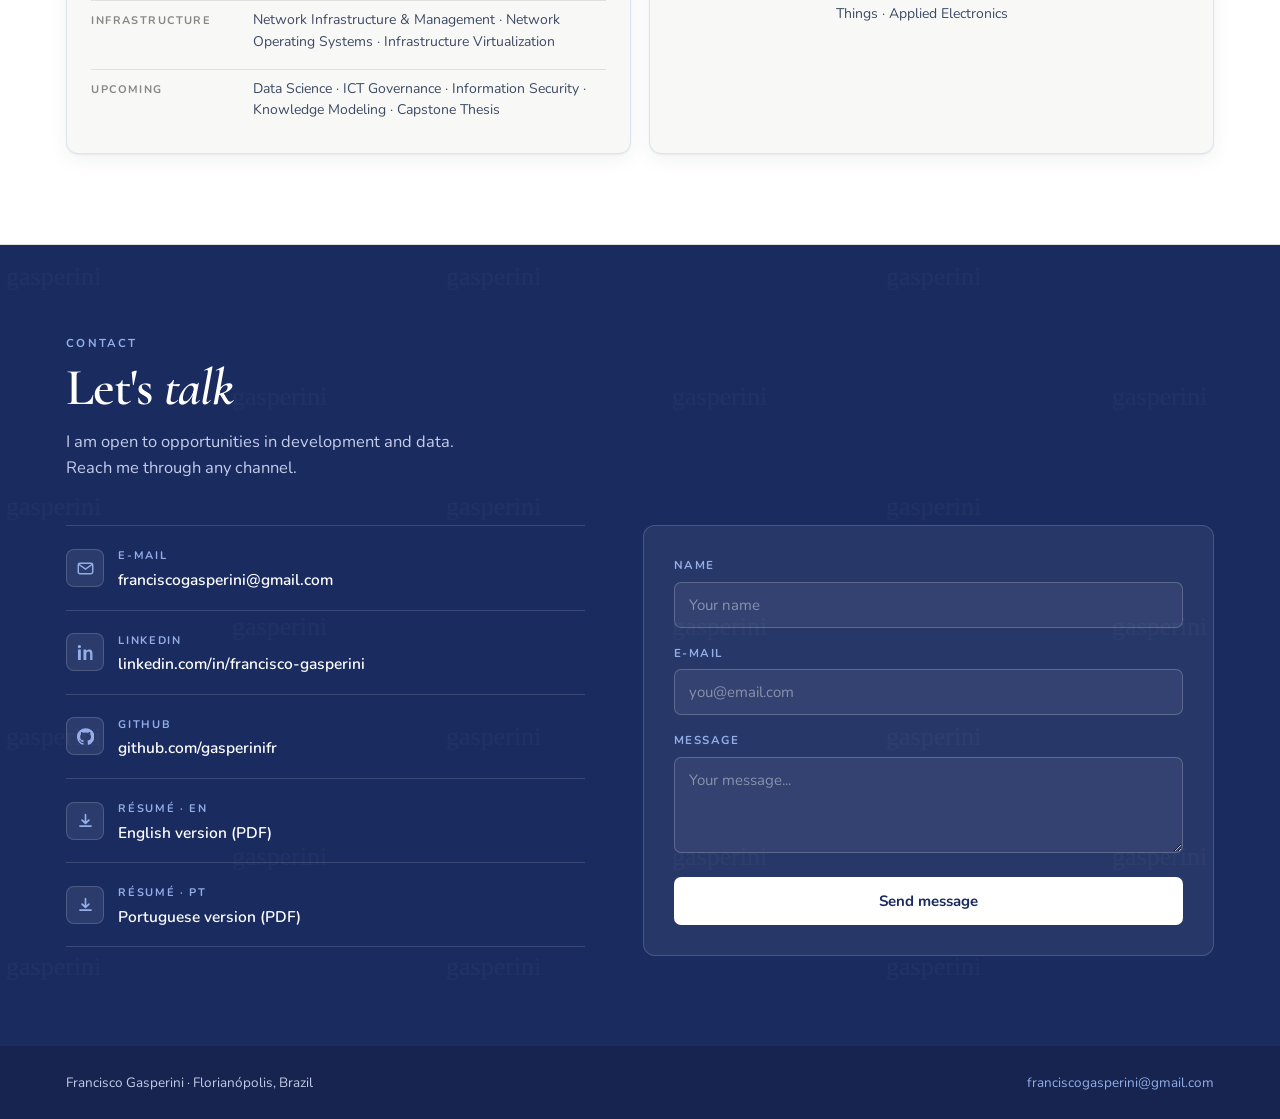
==== commit ec622007: "Adiciona um botão para o Lattes no hero Co-Authored-By: Claude Opus 5 (1M context) <noreply@anthropi" ====
--- a/en.html
+++ b/en.html
@@ -327,6 +327,8 @@
           <svg width="14" height="14" viewBox="0 0 16 16" fill="none" stroke="currentColor" stroke-width="1.7" stroke-linecap="round" stroke-linejoin="round"><path d="M2.8 8h10.4M9.2 4l4 4-4 4"/></svg></a>
         <a class="btn btn-vazado" href="./assets/curriculo-francisco-gasperini-en.pdf" download>Download résumé
           <svg width="14" height="14" viewBox="0 0 16 16" fill="none" stroke="currentColor" stroke-width="1.7" stroke-linecap="round" stroke-linejoin="round"><path d="M8 2.5v8M4.8 7.6L8 10.8l3.2-3.2M2.8 13.2h10.4"/></svg></a>
+        <a class="btn btn-vazado" href="https://lattes.cnpq.br/5095284604425497" target="_blank" rel="noopener">Lattes
+          <svg width="14" height="14" viewBox="0 0 16 16" fill="none" stroke="currentColor" stroke-width="1.7" stroke-linecap="round" stroke-linejoin="round"><path d="M9.5 2.8h3.7v3.7M13.2 2.8L7.8 8.2M12.4 9.6v3c0 .6-.5 1.1-1.1 1.1H3.5c-.6 0-1.1-.5-1.1-1.1V4.7c0-.6.5-1.1 1.1-1.1h3"/></svg></a>
       </div>
       <div class="sociais">
         <a href="https://github.com/gasperinifr" target="_blank" rel="noopener">
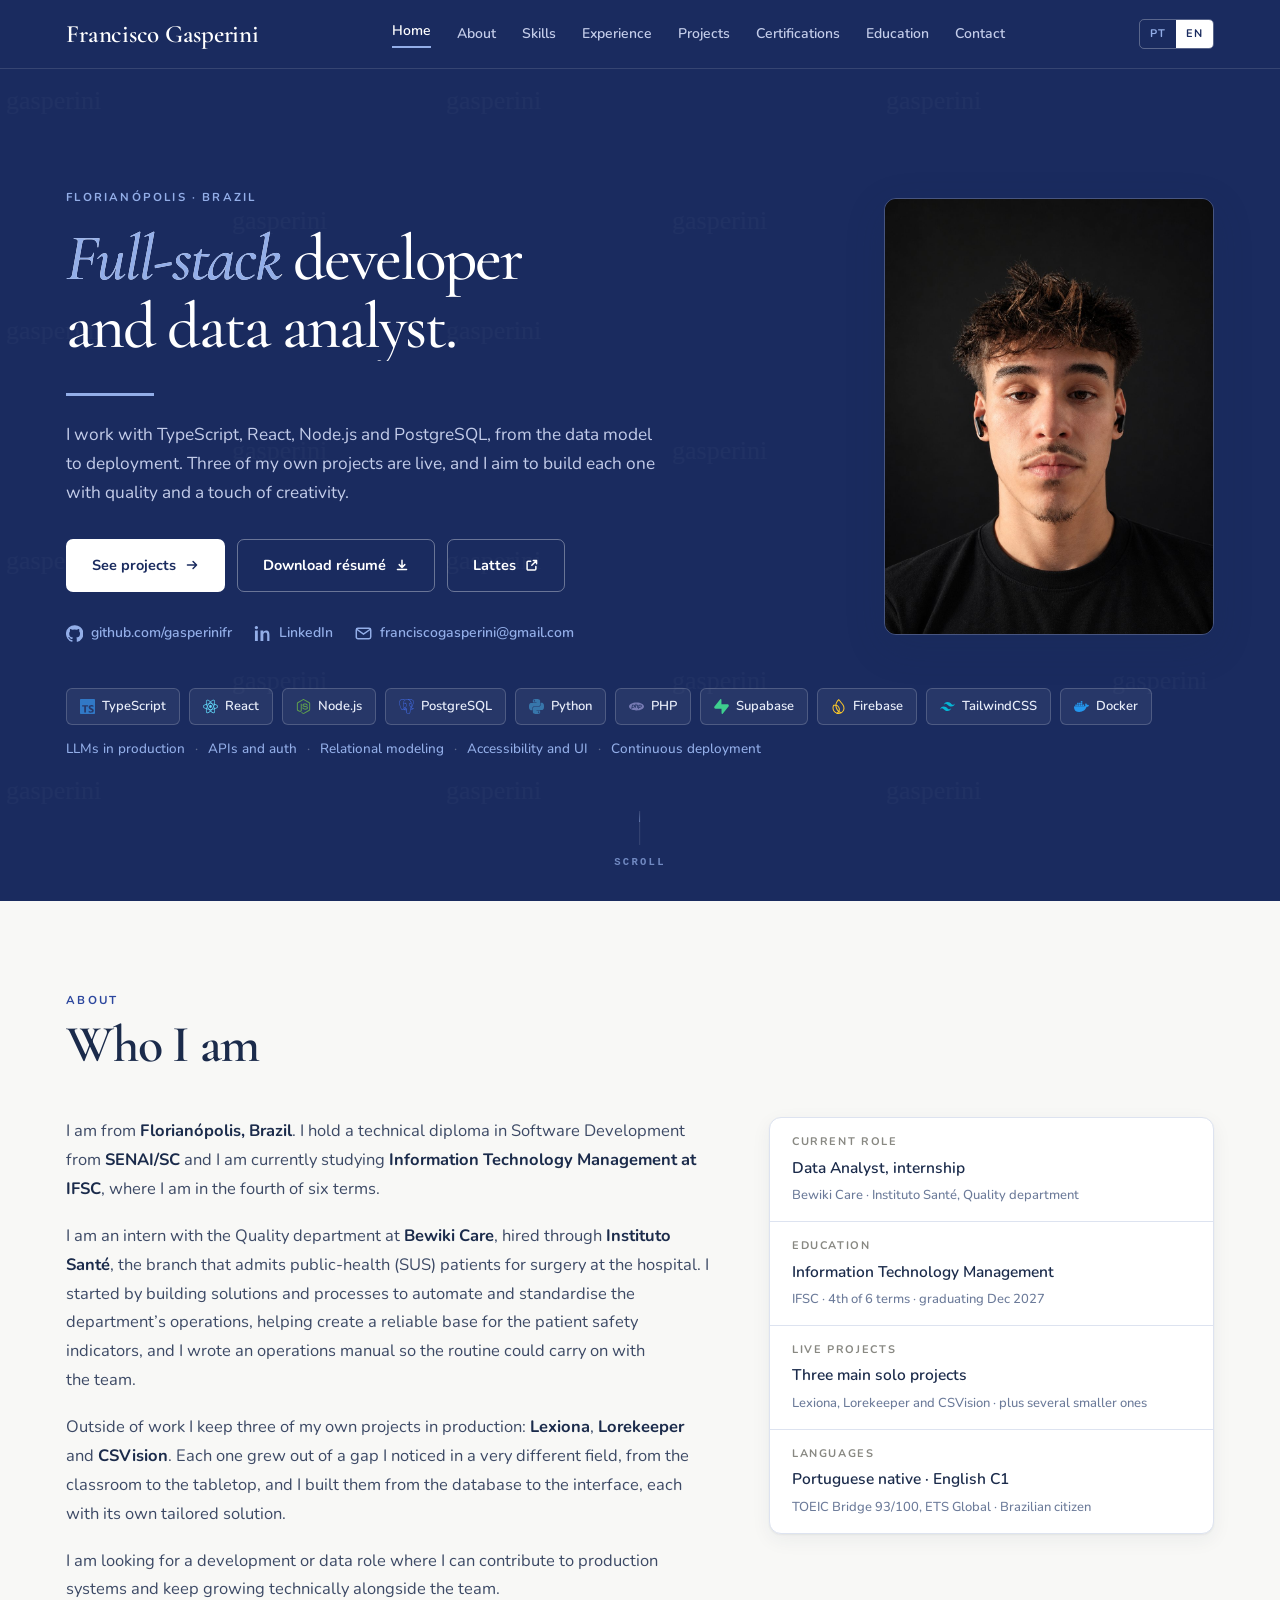
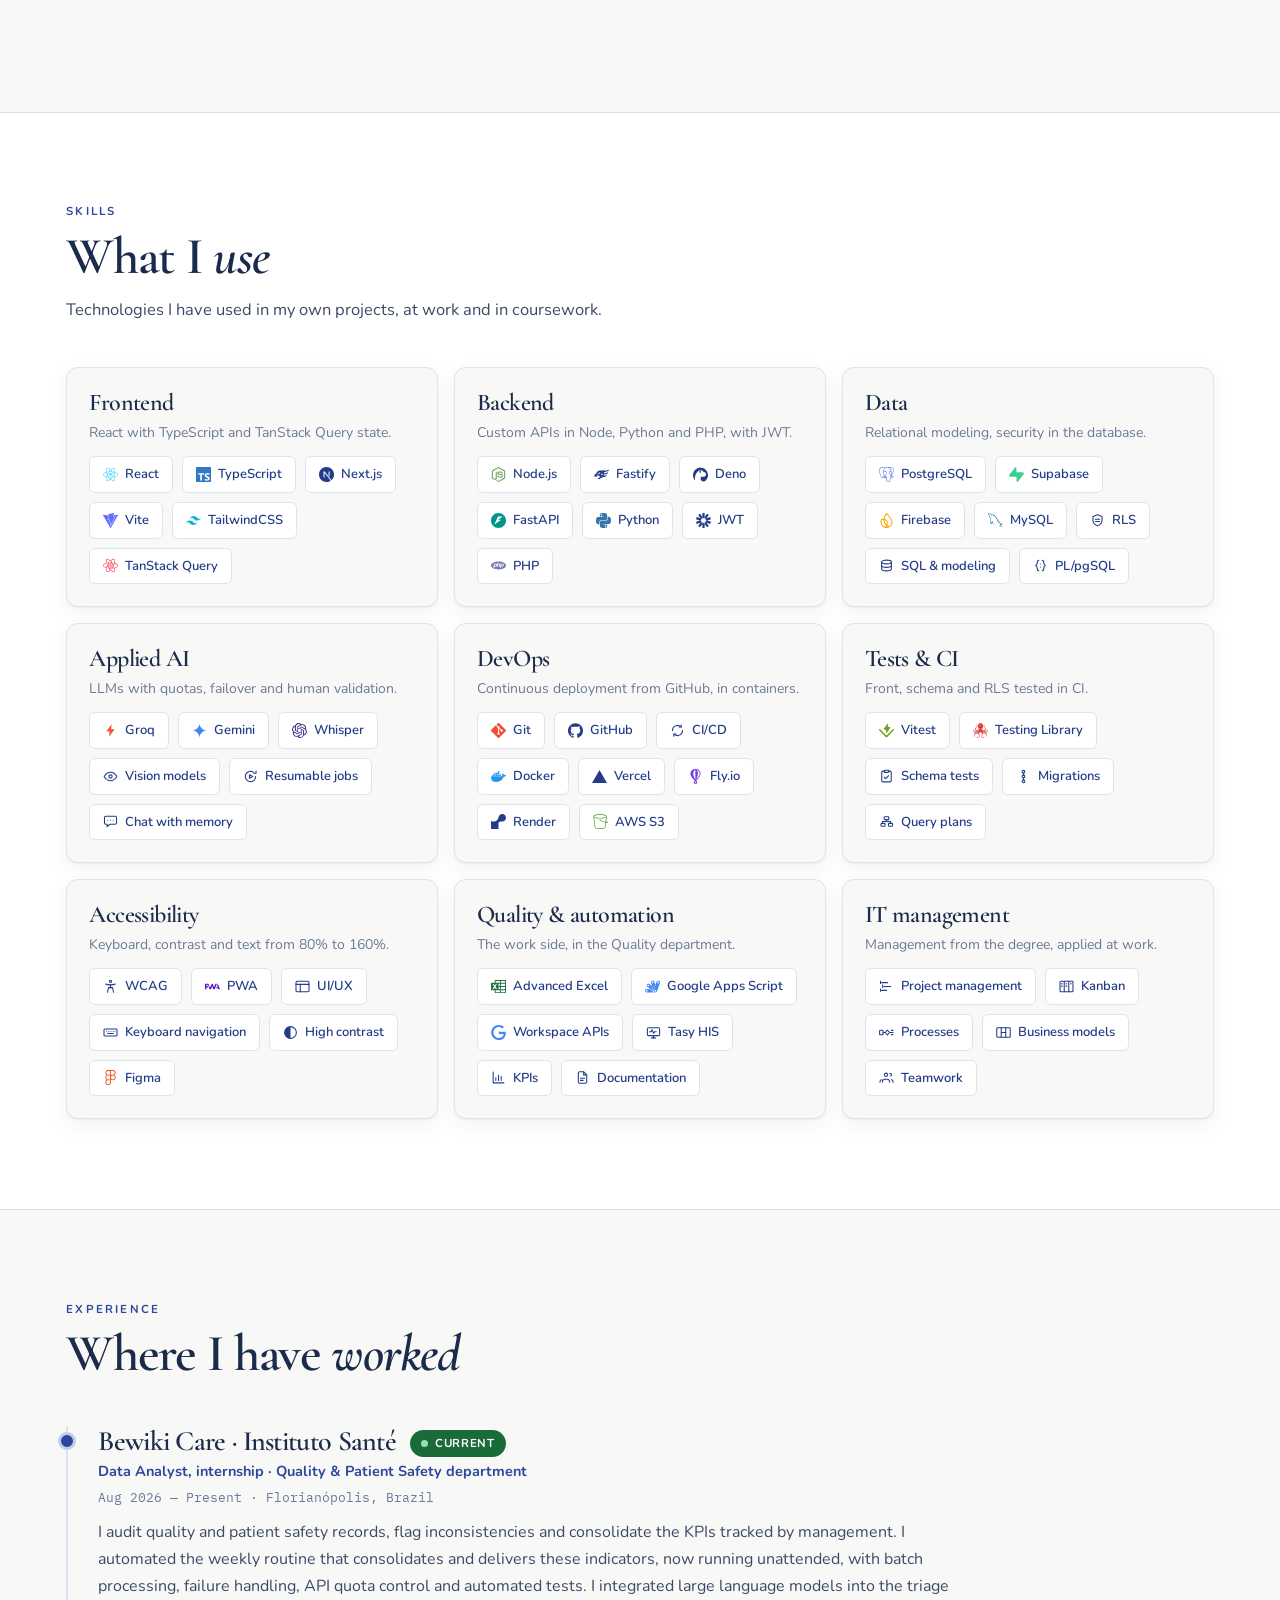
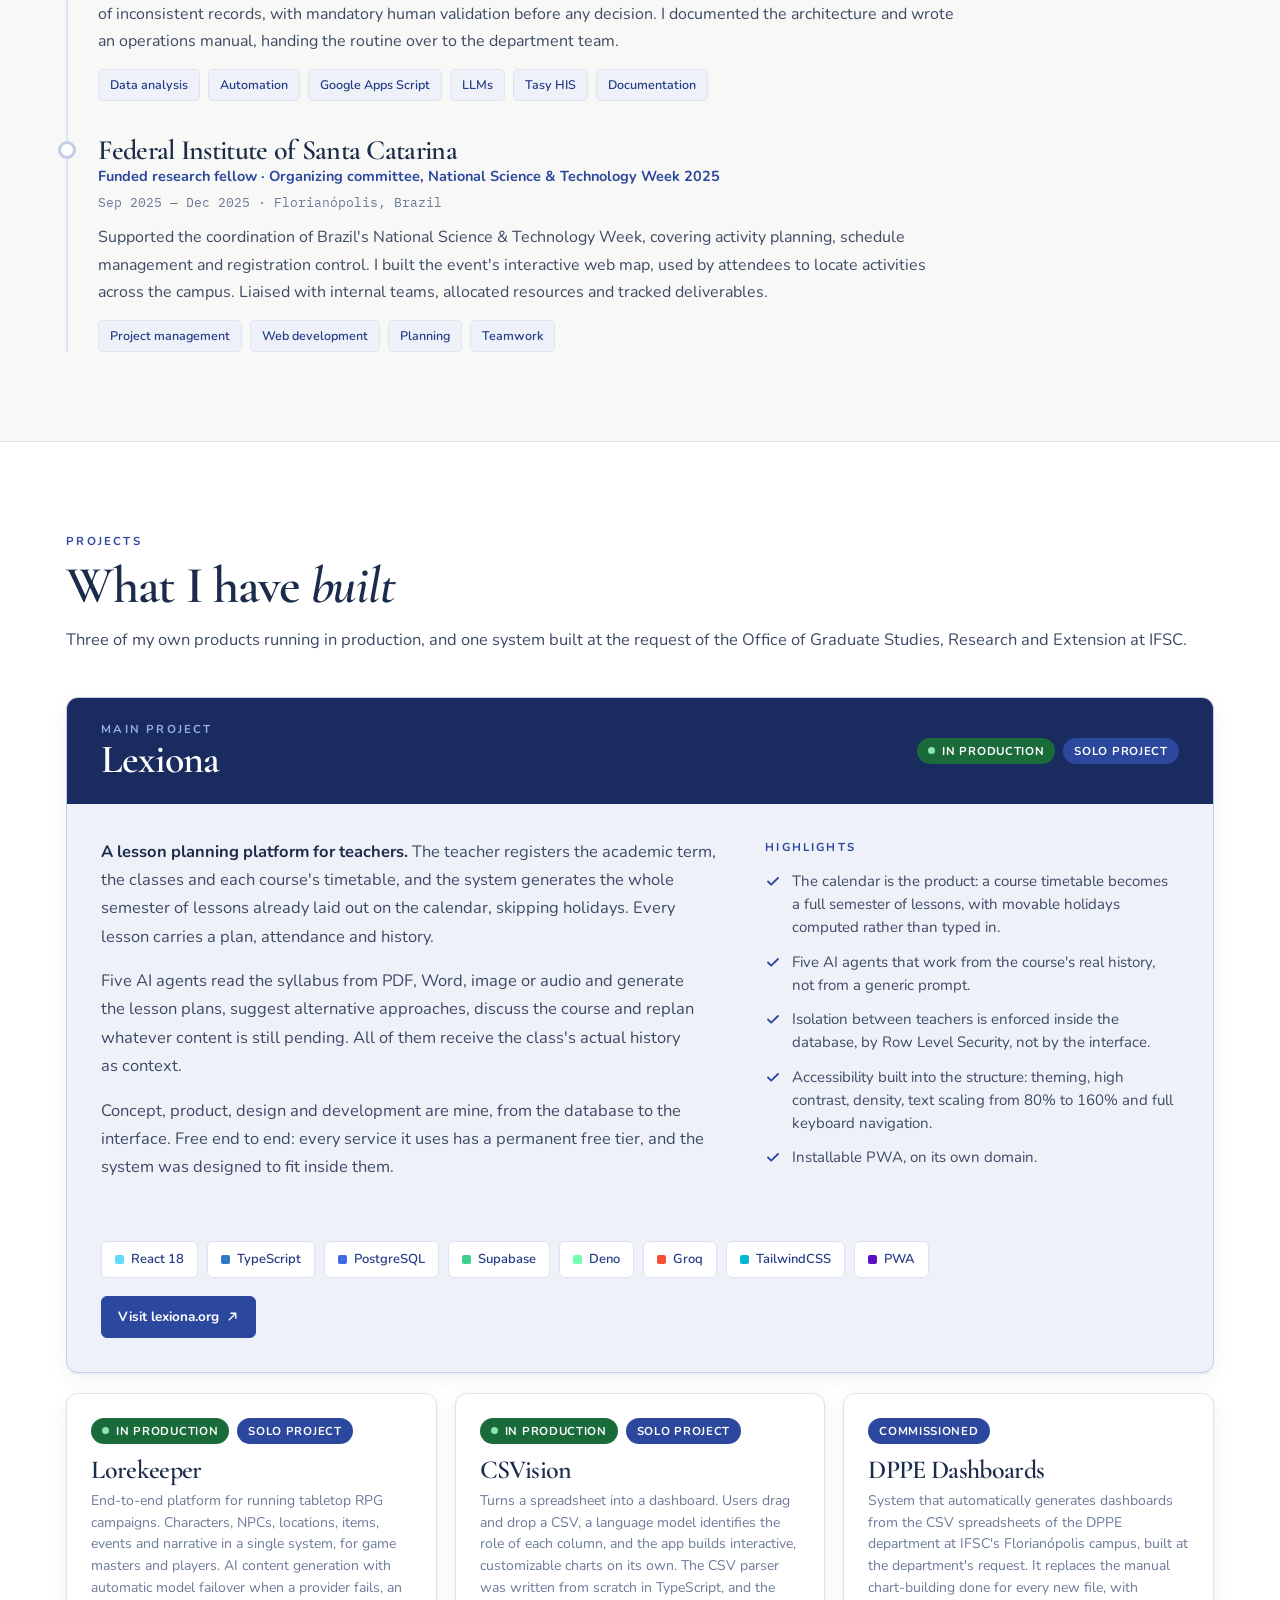
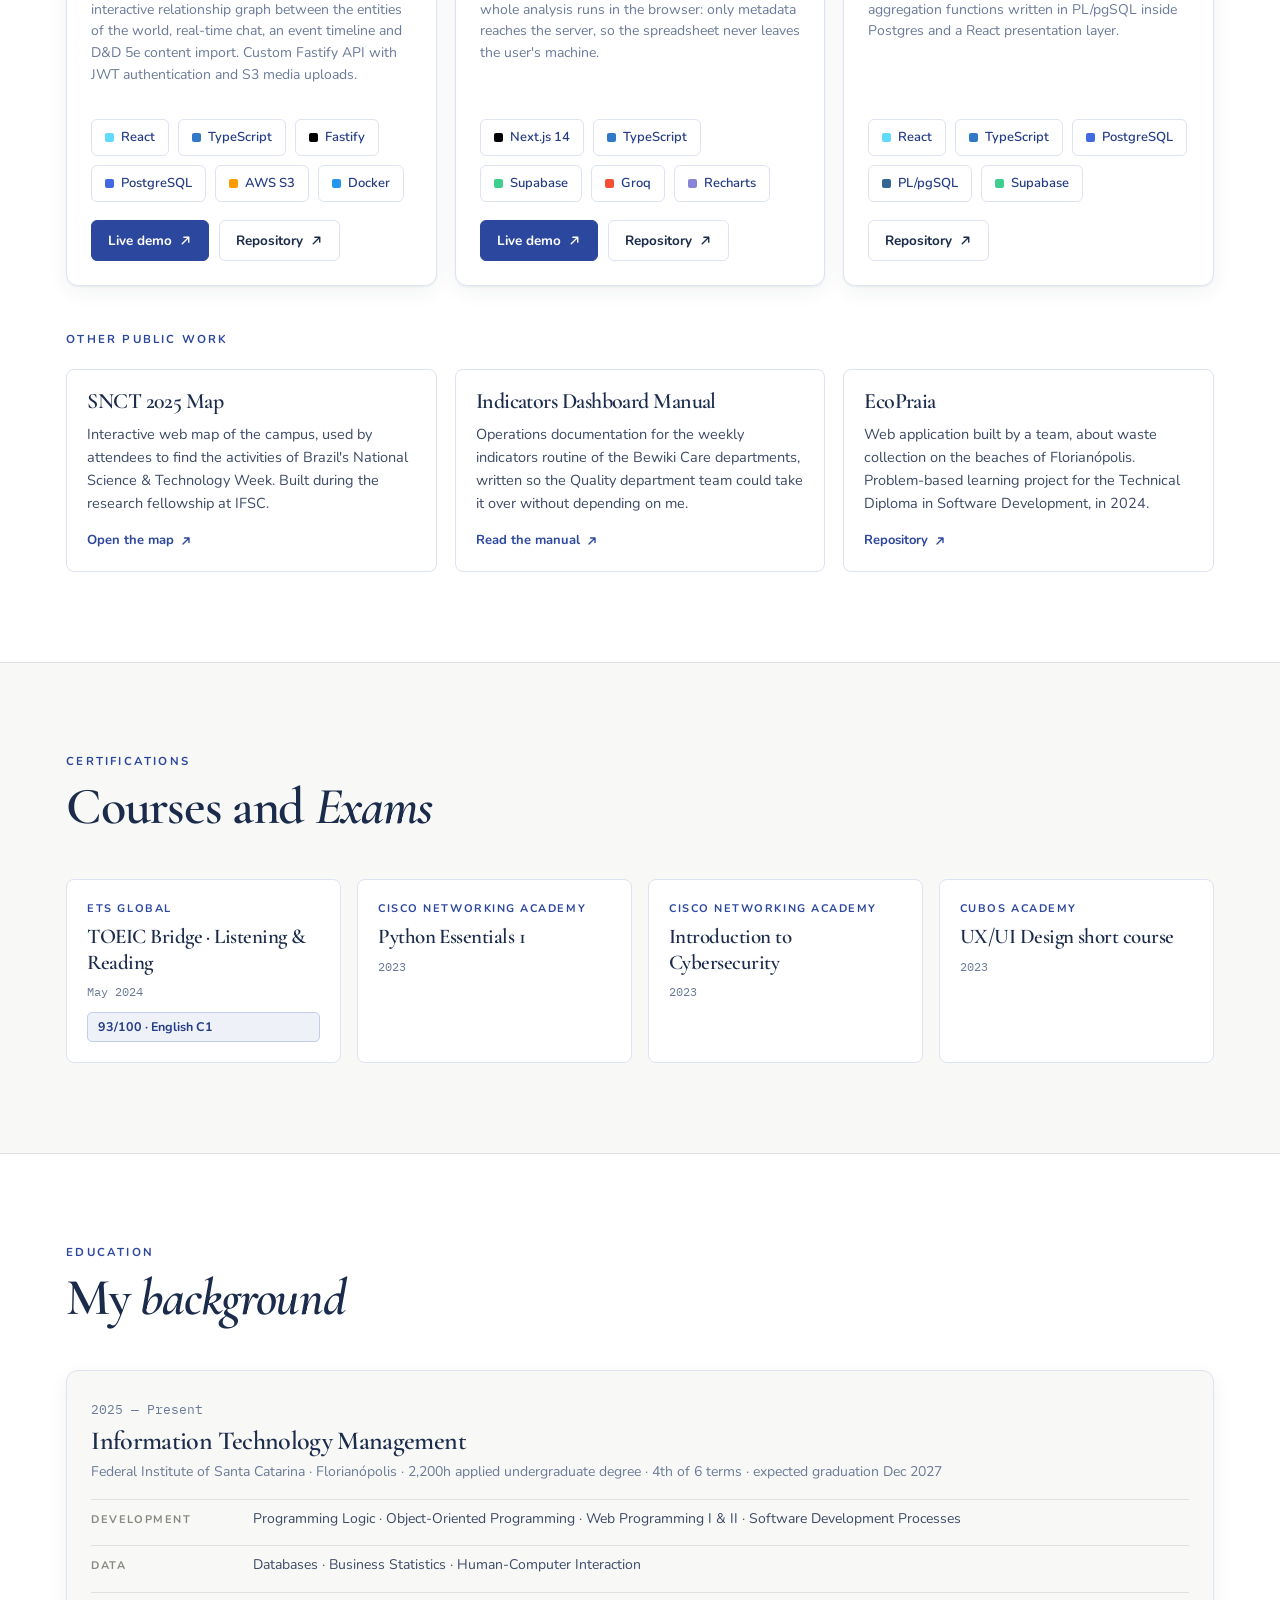
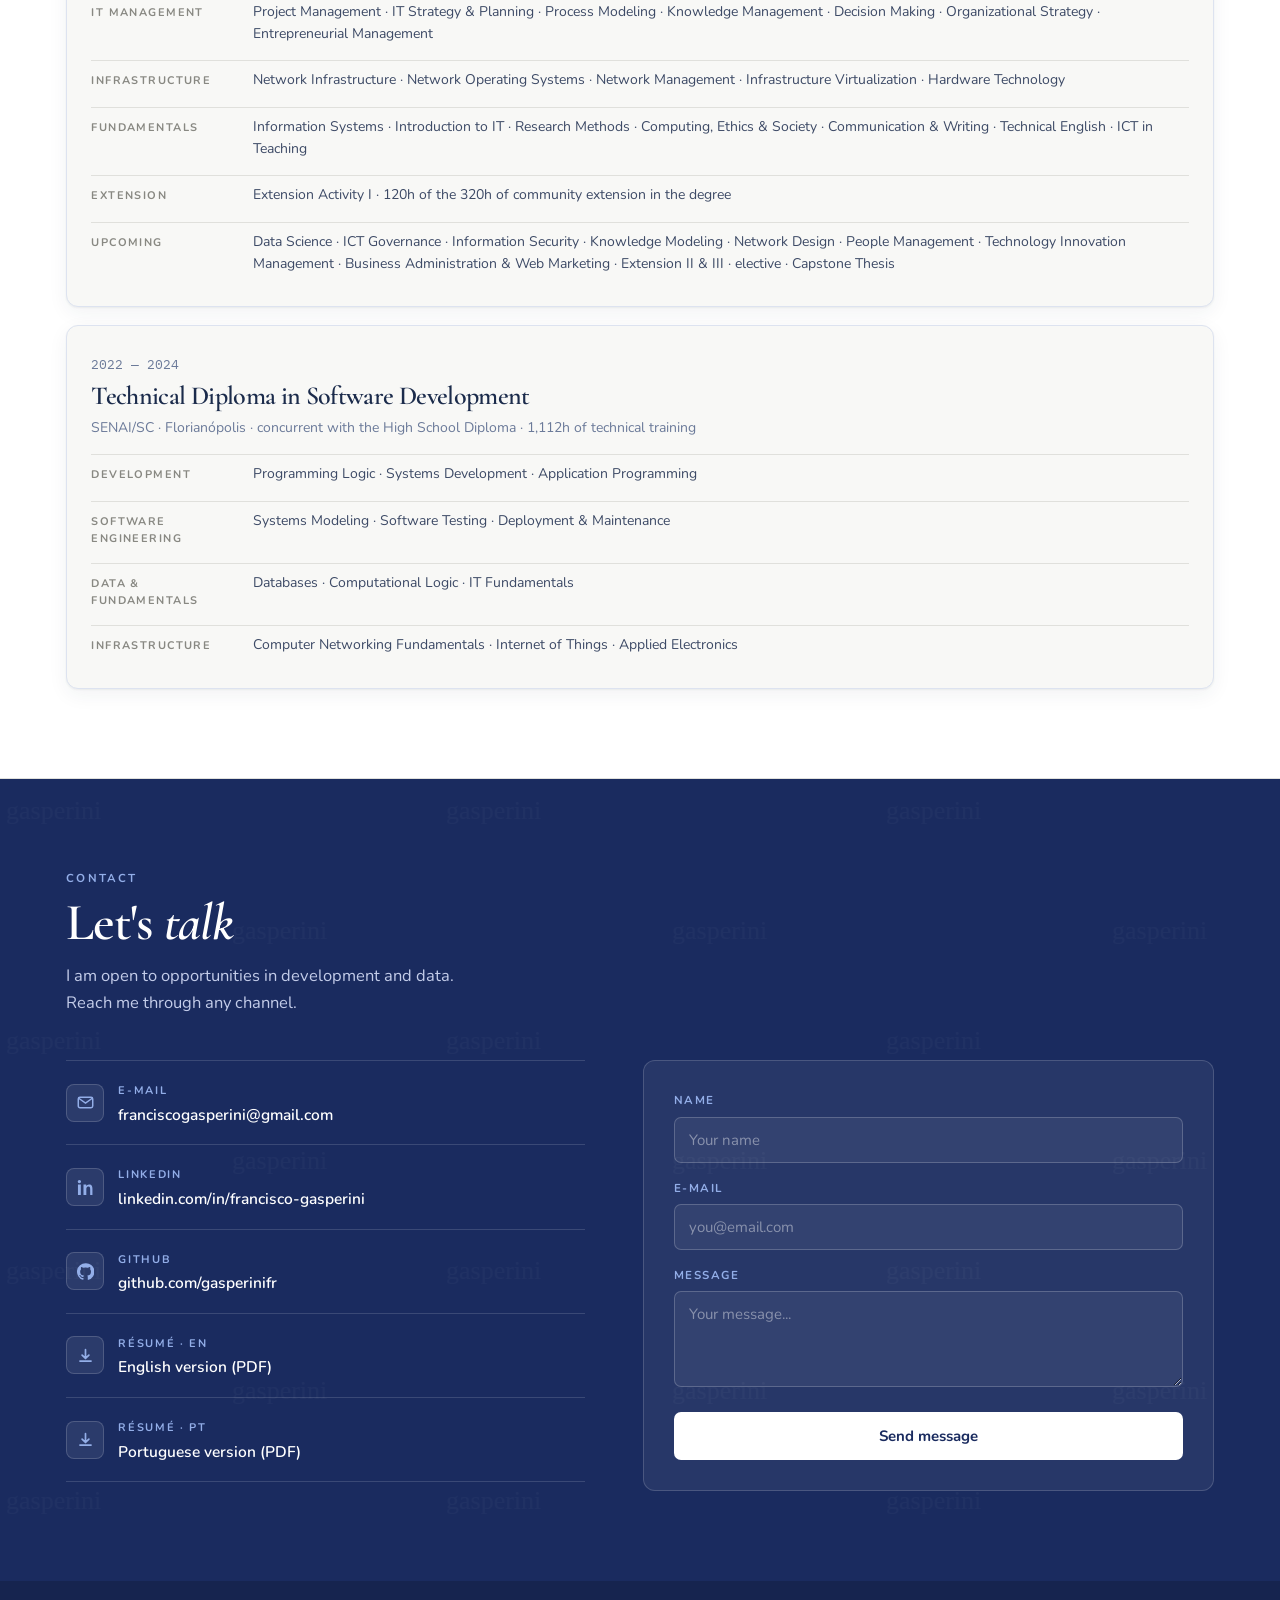
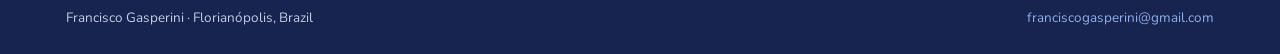
==== commit 86a5669b: "Põe logo em cada skill e completa a matriz curricular Os chips de skills usavam um quadradinho de co" ====
--- a/en.html
+++ b/en.html
@@ -155,6 +155,7 @@
 .chip{display:inline-flex;align-items:center;gap:7px;padding:7px 13px;border:1px solid var(--linha-azul);background:var(--branco);border-radius:6px;font-size:13px;font-weight:600;color:var(--azul-forte)}
 .chip-d{border-color:rgb(255 255 255 / 18%);background:rgb(255 255 255 / 6%);color:var(--azul-100)}
 .pt{width:9px;height:9px;border-radius:2px;flex:0 0 auto}
+.sprite-ico{position:absolute;width:0;height:0;overflow:hidden}
 .chip .ico{width:15px;height:15px;flex:0 0 auto}
 .capacidades{display:flex;flex-wrap:wrap;margin:0;font-size:13.5px;font-weight:500;color:var(--azul-300)}
 .capacidades span{display:inline-flex;align-items:center}
@@ -177,7 +178,13 @@
 .fato dd{margin:0;font-size:15.5px;font-weight:600;color:var(--navy-3);line-height:1.45}
 .fato .mini{font-size:13px;font-weight:500;color:var(--fraco);grid-column:1/-1;margin:0}
 
-.grade-skills{display:grid;grid-template-columns:repeat(auto-fit,minmax(300px,1fr));gap:18px}
+.grade-skills{display:grid;grid-template-columns:repeat(auto-fit,minmax(300px,1fr));gap:16px}
+/* os nove cards de skills sao padronizados em tres filas de chips e uma
+   linha de descricao, para a grade caber numa tela. Os cards de projeto
+   usam a mesma classe .card e seguem com o espacamento original. */
+.grade-skills .card{padding:22px}
+.grade-skills .card h3{font-size:24px}
+.grade-skills .card .card-sub{margin-bottom:12px}
 .card{background:var(--branco);border:1px solid var(--linha-azul);border-radius:var(--raio-lg);padding:24px;box-shadow:var(--sombra);transition:transform .18s ease,box-shadow .18s ease}
 .card:hover{transform:translateY(-3px);box-shadow:var(--sombra-alta)}
 .card h3{font-size:26px;color:var(--navy-3);margin-bottom:6px}
@@ -230,7 +237,7 @@
 .cert h4{font-size:21px;color:var(--navy-3);line-height:1.2}
 .cert .quando{font-family:var(--mono);font-size:12px;color:var(--fraco)}
 .nota{display:inline-block;margin-top:4px;padding:4px 10px;border-radius:5px;background:var(--azul-50);border:1px solid var(--azul-200);font-size:12.5px;font-weight:700;color:var(--azul-forte)}
-.grade-form{display:grid;grid-template-columns:repeat(auto-fit,minmax(340px,1fr));gap:18px}
+.grade-form{display:grid;grid-template-columns:1fr;gap:18px}
 .areas{display:flex;flex-direction:column;gap:8px;margin-top:14px}
 .area{display:grid;grid-template-columns:150px 1fr;gap:12px;font-size:14px;line-height:1.55;padding:8px 0;border-top:1px solid var(--linha)}
 .area b{font-size:11px;font-weight:700;letter-spacing:.13em;text-transform:uppercase;color:var(--cinza);padding-top:3px}
@@ -290,6 +297,64 @@
 </style>
 </head>
 <body>
+<svg class="sprite-ico" aria-hidden="true" focusable="false" xmlns="http://www.w3.org/2000/svg"><defs>
+<symbol id="i-appsscript" viewBox="0 0 24 24"><path fill="#4285F4" d="M12.363 2.54a3.136 3.136 0 0 0-.376.022 2.864 2.864 0 0 0-1.589.828c-.562.58-.82 1.115-.773 1.943-.01.264.193 1.023.272 1.274 1.115 3.546 2.09 6.75 3.26 10.279.08.246.168.486.267.72.02.047.035.046.048-.004.077-.297.174-.612.29-.945.894-2.576 1.772-5.14 2.633-7.696a.345.345 0 0 0 .004-.217 163.054 163.054 0 0 0-1.49-4.572 2.603 2.603 0 0 0-.704-.933c-.55-.46-1.166-.694-1.842-.7Zm9.078.117a2.734 2.734 0 0 0-2.878 1.828l-4.576 13.289a2.734 2.734 0 0 0 1.695 3.475l.12.04a2.734 2.734 0 0 0 3.475-1.694L23.85 6.307a2.734 2.734 0 0 0-1.695-3.476c-.233-.1-.506-.124-.716-.174ZM12.375 3.96a1.396 1.396 0 1 1 0 2.791 1.395 1.395 0 0 1 0-2.79zm8.809.07a1.402 1.402 0 1 1 0 2.803 1.402 1.402 0 0 1 0-2.803zM5.419 7.605a2.853 2.853 0 0 0-.468.052 2.683 2.683 0 0 0-1.337.627 2.62 2.62 0 0 0-.924 1.833 3.808 3.808 0 0 0 0 .648 2.52 2.52 0 0 0 .673 1.52c.221.238.465.454.732.648 3.043 2.21 6.08 4.43 9.108 6.664a.78.78 0 0 0 .158.089c.03-.043.032-.098.007-.167a17.409 17.409 0 0 0-.317-1.066 532.752 532.752 0 0 1-2.02-6.251 41.91 41.91 0 0 0-.497-1.477c-.967-.849-2.078-1.6-3.023-2.302A3.848 3.848 0 0 0 6.153 7.7a2.388 2.388 0 0 0-.734-.094Zm.02 1.424a1.398 1.398 0 1 1 0 2.796 1.398 1.398 0 0 1 0-2.796zm-2.458 6.792c-.733-.006-1.375.202-1.927.622a2.72 2.72 0 0 0-.95 1.45 2.78 2.78 0 0 0-.09 1.04 2.74 2.74 0 0 0 .695 1.583c.664.578 1.26.85 2 .945 1.42-.005 2.84-.012 4.262-.02h.418c2.277-.003 4.513-.002 6.706.003.148.005.28.003.392-.01.06-.005.091-.031.092-.077a10.656 10.656 0 0 0-.834-.653 488.746 488.746 0 0 1-6.57-4.815.236.236 0 0 0-.14-.047c-1.34-.003-2.691-.01-4.054-.02zm-.19 1.418a1.402 1.402 0 1 1 0 2.803 1.402 1.402 0 0 1 0-2.803zm13.874.002a1.4 1.4 0 1 1 0 2.8 1.4 1.4 0 0 1 0-2.8z"/></symbol>
+<symbol id="i-deno" viewBox="0 0 24 24"><path fill="currentColor" d="M1.105 18.02A11.9 11.9 0 0 1 0 12.985q0-.698.078-1.376a12 12 0 0 1 .231-1.34A12 12 0 0 1 4.025 4.02a12 12 0 0 1 5.46-2.771 12 12 0 0 1 3.428-.23c1.452.112 2.825.477 4.077 1.05a12 12 0 0 1 2.78 1.774 12.02 12.02 0 0 1 4.053 7.078A12 12 0 0 1 24 12.985q0 .454-.036.914a12 12 0 0 1-.728 3.305 12 12 0 0 1-2.38 3.875c-1.33 1.357-3.02 1.962-4.43 1.936a4.4 4.4 0 0 1-2.724-1.024c-.99-.853-1.391-1.83-1.53-2.919a5 5 0 0 1 .128-1.518c.105-.38.37-1.116.76-1.437-.455-.197-1.04-.624-1.226-.829-.045-.05-.04-.13 0-.183a.155.155 0 0 1 .177-.053c.392.134.869.267 1.372.35.66.111 1.484.25 2.317.292 2.03.1 4.153-.813 4.812-2.627s.403-3.609-1.96-4.685-3.454-2.356-5.363-3.128c-1.247-.505-2.636-.205-4.06.582-3.838 2.121-7.277 8.822-5.69 15.032a.191.191 0 0 1-.315.19 12 12 0 0 1-1.25-1.634 12 12 0 0 1-.769-1.404M11.57 6.087c.649-.051 1.214.501 1.31 1.236.13.979-.228 1.99-1.41 2.013-1.01.02-1.315-.997-1.248-1.614.066-.616.574-1.575 1.35-1.635"/></symbol>
+<symbol id="i-docker" viewBox="0 0 24 24"><path fill="#2496ED" d="M13.983 11.078h2.119a.186.186 0 00.186-.185V9.006a.186.186 0 00-.186-.186h-2.119a.185.185 0 00-.185.185v1.888c0 .102.083.185.185.185m-2.954-5.43h2.118a.186.186 0 00.186-.186V3.574a.186.186 0 00-.186-.185h-2.118a.185.185 0 00-.185.185v1.888c0 .102.082.185.185.185m0 2.716h2.118a.187.187 0 00.186-.186V6.29a.186.186 0 00-.186-.185h-2.118a.185.185 0 00-.185.185v1.887c0 .102.082.185.185.186m-2.93 0h2.12a.186.186 0 00.184-.186V6.29a.185.185 0 00-.185-.185H8.1a.185.185 0 00-.185.185v1.887c0 .102.083.185.185.186m-2.964 0h2.119a.186.186 0 00.185-.186V6.29a.185.185 0 00-.185-.185H5.136a.186.186 0 00-.186.185v1.887c0 .102.084.185.186.186m5.893 2.715h2.118a.186.186 0 00.186-.185V9.006a.186.186 0 00-.186-.186h-2.118a.185.185 0 00-.185.185v1.888c0 .102.082.185.185.185m-2.93 0h2.12a.185.185 0 00.184-.185V9.006a.185.185 0 00-.184-.186h-2.12a.185.185 0 00-.184.185v1.888c0 .102.083.185.185.185m-2.964 0h2.119a.185.185 0 00.185-.185V9.006a.185.185 0 00-.184-.186h-2.12a.186.186 0 00-.186.186v1.887c0 .102.084.185.186.185m-2.92 0h2.12a.185.185 0 00.184-.185V9.006a.185.185 0 00-.184-.186h-2.12a.185.185 0 00-.184.185v1.888c0 .102.082.185.185.185M23.763 9.89c-.065-.051-.672-.51-1.954-.51-.338.001-.676.03-1.01.087-.248-1.7-1.653-2.53-1.716-2.566l-.344-.199-.226.327c-.284.438-.49.922-.612 1.43-.23.97-.09 1.882.403 2.661-.595.332-1.55.413-1.744.42H.751a.751.751 0 00-.75.748 11.376 11.376 0 00.692 4.062c.545 1.428 1.355 2.48 2.41 3.124 1.18.723 3.1 1.137 5.275 1.137.983.003 1.963-.086 2.93-.266a12.248 12.248 0 003.823-1.389c.98-.567 1.86-1.288 2.61-2.136 1.252-1.418 1.998-2.997 2.553-4.4h.221c1.372 0 2.215-.549 2.68-1.009.309-.293.55-.65.707-1.046l.098-.288Z"/></symbol>
+<symbol id="i-excel" viewBox="0 0 24 24"><path fill="#217346" d="M23 1.5q.41 0 .7.3.3.29.3.7v19q0 .41-.3.7-.29.3-.7.3H7q-.41 0-.7-.3-.3-.29-.3-.7V18H1q-.41 0-.7-.3-.3-.29-.3-.7V7q0-.41.3-.7Q.58 6 1 6h5V2.5q0-.41.3-.7.29-.3.7-.3zM6 13.28l1.42 2.66h2.14l-2.38-3.87 2.34-3.8H7.46l-1.3 2.4-.05.08-.04.09-.64-1.28-.66-1.29H2.59l2.27 3.82-2.48 3.85h2.16zM14.25 21v-3H7.5v3zm0-4.5v-3.75H12v3.75zm0-5.25V7.5H12v3.75zm0-5.25V3H7.5v3zm8.25 15v-3h-6.75v3zm0-4.5v-3.75h-6.75v3.75zm0-5.25V7.5h-6.75v3.75zm0-5.25V3h-6.75v3Z"/></symbol>
+<symbol id="i-fastapi" viewBox="0 0 24 24"><path fill="#009688" d="M12 .0387C5.3729.0384.0003 5.3931 0 11.9988c-.001 6.6066 5.372 11.9628 12 11.9625 6.628.0003 12.001-5.3559 12-11.9625-.0003-6.6057-5.3729-11.9604-12-11.96m-.829 5.4153h7.55l-7.5805 5.3284h5.1828L5.279 18.5436q2.9466-6.5444 5.892-13.0896"/></symbol>
+<symbol id="i-fastify" viewBox="0 0 24 24"><path fill="currentColor" d="M23.245 6.49L24 4.533l-.031-.121-7.473 1.967c.797-1.153.523-2.078.523-2.078s-2.387 1.524-4.193 1.485c-1.804-.04-2.387-.52-5.155.362-2.768.882-3.551 3.59-4.351 4.173-.804.583-3.32 2.477-3.32 2.477l.006.034 2.27-.724s-.622.585-1.945 2.37l-.062-.057.002.011s1.064 1.626 2.107 1.324a2.14 2.14 0 0 0 .353-.147c.419.234.967.463 1.572.525 0 0-.41-.475-.752-1.017l.238-.154.865.318-.096-.812c.003-.003.006-.003.008-.006l.849.311-.105-.738a5.65 5.65 0 0 1 .322-.158l.885-3.345 3.662-2.497-.291.733c-.741 1.826-2.135 2.256-2.135 2.256l-.582.22c-.433.512-.614.637-.764 2.353.348-.088.682-.107.984-.028 1.564.421 2.107 2.307 1.685 2.827-.104.13-.356.354-.673.617H7.77l-.008.514-.065.051h-.645l-.009.504-.17.127c-.607.011-1.373-.518-1.373-.518 0 .481.401 1.225.401 1.225l.07-.034-.061.045s1.625 1.083 2.646.681c.91-.356 3.263-2.213 5.296-3.093l6.15-1.62.811-2.1-4.688 1.235v-1.889l5.5-1.448.811-2.1-6.31 1.662V8.367zm-11.163 4l1.459-.384.02.074-.455 1.179-1.513.398zm.503 2.526l-1.512.398.489-1.266 1.459-.385.02.074zm1.971-.424l-1.513.398.49-1.266 1.459-.385.02.073Z"/></symbol>
+<symbol id="i-firebase" viewBox="0 0 24 24"><path fill="#FFA000" d="M19.455 8.369c-.538-.748-1.778-2.285-3.681-4.569-.826-.991-1.535-1.832-1.884-2.245a146 146 0 0 0-.488-.576l-.207-.245-.113-.133-.022-.032-.01-.005L12.57 0l-.609.488c-1.555 1.246-2.828 2.851-3.681 4.64-.523 1.064-.864 2.105-1.043 3.176-.047.241-.088.489-.121.738-.209-.017-.421-.028-.632-.033-.018-.001-.035-.002-.059-.003a7.46 7.46 0 0 0-2.28.274l-.317.089-.163.286c-.765 1.342-1.198 2.869-1.252 4.416-.07 2.01.477 3.954 1.583 5.625 1.082 1.633 2.61 2.882 4.42 3.611l.236.095.071.025.003-.001a9.59 9.59 0 0 0 2.941.568q.171.006.342.006c1.273 0 2.513-.249 3.69-.742l.008.004.313-.145a9.63 9.63 0 0 0 3.927-3.335c1.01-1.49 1.577-3.234 1.641-5.042.075-2.161-.643-4.304-2.133-6.371m-7.083 6.695c.328 1.244.264 2.44-.191 3.558-1.135-1.12-1.967-2.352-2.475-3.665-.543-1.404-.87-2.74-.974-3.975.48.157.922.366 1.315.622 1.132.737 1.914 1.902 2.325 3.461zm.207 6.022c.482.368.99.712 1.513 1.028-.771.21-1.565.302-2.369.273a8 8 0 0 1-.373-.022c.458-.394.869-.823 1.228-1.279zm1.347-6.431c-.516-1.957-1.527-3.437-3.002-4.398-.647-.421-1.385-.741-2.194-.95.011-.134.026-.268.043-.4.014-.113.03-.216.046-.313.133-.689.332-1.37.589-2.025.099-.25.206-.499.321-.74l.004-.008c.177-.358.376-.719.61-1.105l.092-.152-.003-.001c.544-.851 1.197-1.627 1.942-2.311l.288.341c.672.796 1.304 1.548 1.878 2.237 1.291 1.549 2.966 3.583 3.612 4.48 1.277 1.771 1.893 3.579 1.83 5.375-.049 1.395-.461 2.755-1.195 3.933-.694 1.116-1.661 2.05-2.8 2.708-.636-.318-1.559-.839-2.539-1.599.79-1.575.952-3.28.479-5.072zm-2.575 5.397c-.725.939-1.587 1.55-2.09 1.856-.081-.029-.163-.06-.243-.093l-.065-.026c-1.49-.616-2.747-1.656-3.635-3.01-.907-1.384-1.356-2.993-1.298-4.653.041-1.19.338-2.327.882-3.379.316-.07.638-.114.96-.131l.084-.002c.162-.003.324-.003.478 0 .227.011.454.035.677.07.073 1.513.445 3.145 1.105 4.852.637 1.644 1.694 3.162 3.144 4.515z"/></symbol>
+<symbol id="i-fly" viewBox="0 0 24 24"><path fill="#7B3FE4" d="M11.987 0c-2.45-.01-5.002.925-6.541 2.897-1.17 1.502-1.664 3.474-1.49 5.356.29 2.112 1.476 3.96 2.676 5.672a41.5 41.5 0 0 0 4.216 4.831c-1.063.832-1.943 2.286-1.357 3.644.821 2.32 4.665 2.05 5.122-.372.39-1.288-.694-2.533-1.428-3.309 2.388-2.431 4.706-5.036 6.17-8.145.595-1.32.902-2.802.614-4.24-.28-2.341-1.823-4.473-3.967-5.46C14.76.266 13.364.016 11.987 0m-.236 1.577v15.534C9.881 13.483 7.724 9.266 8.73 5.069c.35-1.539 1.253-3.309 3.02-3.492m1.996.04c1.534.357 3.031 1.096 3.906 2.48 1.3 1.93 1.318 4.55.1 6.521-1.268 2.395-3.06 4.463-4.916 6.415 1.472-2.974 3.074-6.106 3.182-9.5-.043-2.08-.438-4.612-2.272-5.916M11.97 20.103c.848.342 1.597 1.983.153 2.173-.664.15-1.367-.599-.995-1.222.213-.355.488-.73.842-.95"/></symbol>
+<symbol id="i-gemini" viewBox="0 0 24 24"><path fill="#4285F4" d="M11.04 19.32Q12 21.51 12 24q0-2.49.93-4.68.96-2.19 2.58-3.81t3.81-2.55Q21.51 12 24 12q-2.49 0-4.68-.93a12.3 12.3 0 0 1-3.81-2.58 12.3 12.3 0 0 1-2.58-3.81Q12 2.49 12 0q0 2.49-.96 4.68-.93 2.19-2.55 3.81a12.3 12.3 0 0 1-3.81 2.58Q2.49 12 0 12q2.49 0 4.68.96 2.19.93 3.81 2.55t2.55 3.81"/></symbol>
+<symbol id="i-git" viewBox="0 0 24 24"><path fill="#F05032" d="M23.546 10.93L13.067.452c-.604-.603-1.582-.603-2.188 0L8.708 2.627l2.76 2.76c.645-.215 1.379-.07 1.889.441.516.515.658 1.258.438 1.9l2.658 2.66c.645-.223 1.387-.078 1.9.435.721.72.721 1.884 0 2.604-.719.719-1.881.719-2.6 0-.539-.541-.674-1.337-.404-1.996L12.86 8.955v6.525c.176.086.342.203.488.348.713.721.713 1.883 0 2.6-.719.721-1.889.721-2.609 0-.719-.719-.719-1.879 0-2.598.182-.18.387-.316.605-.406V8.835c-.217-.091-.424-.222-.6-.401-.545-.545-.676-1.342-.396-2.009L7.636 3.7.45 10.881c-.6.605-.6 1.584 0 2.189l10.48 10.477c.604.604 1.582.604 2.186 0l10.43-10.43c.605-.603.605-1.582 0-2.187"/></symbol>
+<symbol id="i-groq" viewBox="0 0 24 24"><path fill="#F55036" d="M13.7 2 5.3 13.6h5.2L9.7 22l8.9-12h-5.5L13.7 2Z"/></symbol>
+<symbol id="i-jwt" viewBox="0 0 24 24"><path fill="currentColor" d="M10.2 0v6.456L12 8.928l1.8-2.472V0zm3.6 6.456v3.072l2.904-.96L20.52 3.36l-2.928-2.136zm2.904 2.112l-1.8 2.496 2.928.936 6.144-1.992-1.128-3.432zM17.832 12l-2.928.936 1.8 2.496 6.144 1.992 1.128-3.432zm-1.128 3.432l-2.904-.96v3.072l3.792 5.232 2.928-2.136zM13.8 17.544L12 15.072l-1.8 2.472V24h3.6zm-3.6 0v-3.072l-2.904.96L3.48 20.64l2.928 2.136zm-2.904-2.112l1.8-2.496L6.168 12 .024 13.992l1.128 3.432zM6.168 12l2.928-.936-1.8-2.496-6.144-1.992-1.128 3.432zm1.128-3.432l2.904.96V6.456L6.408 1.224 3.48 3.36Z"/></symbol>
+<symbol id="i-mysql" viewBox="0 0 128 128"><path fill="#00618A" d="M117.688 98.242c-6.973-.191-12.297.461-16.852 2.379-1.293.547-3.355.559-3.566 2.18.711.746.82 1.859 1.387 2.777 1.086 1.754 2.922 4.113 4.559 5.352 1.789 1.348 3.633 2.793 5.551 3.961 3.414 2.082 7.223 3.27 10.504 5.352 1.938 1.23 3.859 2.777 5.75 4.164.934.684 1.563 1.75 2.773 2.18v-.195c-.637-.812-.801-1.93-1.387-2.777l-2.578-2.578c-2.52-3.344-5.719-6.281-9.117-8.719-2.711-1.949-8.781-4.578-9.91-7.73l-.199-.199c1.922-.219 4.172-.914 5.949-1.391 2.98-.797 5.645-.59 8.719-1.387l4.164-1.187v-.793c-1.555-1.594-2.664-3.707-4.359-5.152-4.441-3.781-9.285-7.555-14.273-10.703-2.766-1.746-6.184-2.883-9.117-4.363-.988-.496-2.719-.758-3.371-1.586-1.539-1.961-2.379-4.449-3.566-6.738-2.488-4.793-4.93-10.023-7.137-15.066-1.504-3.437-2.484-6.828-4.359-9.91-9-14.797-18.687-23.73-33.695-32.508-3.195-1.867-7.039-2.605-11.102-3.57l-6.543-.395c-1.332-.555-2.715-2.184-3.965-2.977C16.977 3.52 4.223-3.312.539 5.672-1.785 11.34 4.016 16.871 6.09 19.746c1.457 2.012 3.32 4.273 4.359 6.539.688 1.492.805 2.984 1.391 4.559 1.438 3.883 2.695 8.109 4.559 11.695.941 1.816 1.98 3.727 3.172 5.352.727.996 1.98 1.438 2.18 2.973-1.227 1.715-1.297 4.375-1.984 6.543-3.098 9.77-1.926 21.91 2.578 29.137 1.383 2.223 4.641 6.98 9.117 5.156 3.918-1.598 3.043-6.539 4.164-10.902.254-.988.098-1.715.594-2.379v.199l3.57 7.133c2.641 4.254 7.324 8.699 11.297 11.699 2.059 1.555 3.68 4.242 6.344 5.152v-.199h-.199c-.516-.805-1.324-1.137-1.98-1.781-1.551-1.523-3.277-3.414-4.559-5.156-3.613-4.902-6.805-10.27-9.711-15.855-1.391-2.668-2.598-5.609-3.77-8.324-.453-1.047-.445-2.633-1.387-3.172-1.281 1.988-3.172 3.598-4.164 5.945-1.582 3.754-1.789 8.336-2.375 13.082-.348.125-.195.039-.398.199-2.762-.668-3.73-3.508-4.758-5.949-2.594-6.164-3.078-16.09-.793-23.191.59-1.836 3.262-7.617 2.18-9.316-.516-1.691-2.219-2.672-3.172-3.965-1.18-1.598-2.355-3.703-3.172-5.551-2.125-4.805-3.113-10.203-5.352-15.062-1.07-2.324-2.875-4.676-4.359-6.738-1.645-2.289-3.484-3.977-4.758-6.742-.453-.984-1.066-2.559-.398-3.566.215-.684.516-.969 1.191-1.191 1.148-.887 4.352.297 5.547.793 3.18 1.32 5.832 2.578 8.527 4.363 1.289.855 2.598 2.512 4.16 2.973h1.785c2.789.641 5.914.195 8.523.988 4.609 1.402 8.738 3.582 12.488 5.949 11.422 7.215 20.766 17.48 27.156 29.734 1.027 1.973 1.473 3.852 2.379 5.945 1.824 4.219 4.125 8.559 5.941 12.688 1.816 4.113 3.582 8.27 6.148 11.695 1.348 1.801 6.551 2.766 8.918 3.766 1.66.699 4.379 1.43 5.949 2.379 3 1.809 5.906 3.965 8.723 5.945 1.402.992 5.73 3.168 5.945 4.957zm-88.605-75.52c-1.453-.027-2.48.156-3.566.395v.199h.195c.695 1.422 1.918 2.34 2.777 3.566l1.98 4.164.199-.195c1.227-.867 1.789-2.25 1.781-4.363-.492-.52-.562-1.164-.992-1.785-.562-.824-1.66-1.289-2.375-1.98zm0 0"/></symbol>
+<symbol id="i-nextjs" viewBox="0 0 24 24"><path fill="currentColor" d="M18.665 21.978C16.758 23.255 14.465 24 12 24 5.377 24 0 18.623 0 12S5.377 0 12 0s12 5.377 12 12c0 3.583-1.574 6.801-4.067 9.001L9.219 7.2H7.2v9.596h1.615V9.251l9.85 12.727Zm-3.332-8.533 1.6 2.061V7.2h-1.6v6.245Z"/></symbol>
+<symbol id="i-node" viewBox="0 0 24 24"><path fill="#5FA04E" d="M11.998,24c-0.321,0-0.641-0.084-0.922-0.247l-2.936-1.737c-0.438-0.245-0.224-0.332-0.08-0.383 c0.585-0.203,0.703-0.25,1.328-0.604c0.065-0.037,0.151-0.023,0.218,0.017l2.256,1.339c0.082,0.045,0.197,0.045,0.272,0l8.795-5.076 c0.082-0.047,0.134-0.141,0.134-0.238V6.921c0-0.099-0.053-0.192-0.137-0.242l-8.791-5.072c-0.081-0.047-0.189-0.047-0.271,0 L3.075,6.68C2.99,6.729,2.936,6.825,2.936,6.921v10.15c0,0.097,0.054,0.189,0.139,0.235l2.409,1.392 c1.307,0.654,2.108-0.116,2.108-0.89V7.787c0-0.142,0.114-0.253,0.256-0.253h1.115c0.139,0,0.255,0.112,0.255,0.253v10.021 c0,1.745-0.95,2.745-2.604,2.745c-0.508,0-0.909,0-2.026-0.551L2.28,18.675c-0.57-0.329-0.922-0.945-0.922-1.604V6.921 c0-0.659,0.353-1.275,0.922-1.603l8.795-5.082c0.557-0.315,1.296-0.315,1.848,0l8.794,5.082c0.57,0.329,0.924,0.944,0.924,1.603 v10.15c0,0.659-0.354,1.273-0.924,1.604l-8.794,5.078C12.643,23.916,12.324,24,11.998,24z M19.099,13.993 c0-1.9-1.284-2.406-3.987-2.763c-2.731-0.361-3.009-0.548-3.009-1.187c0-0.528,0.235-1.233,2.258-1.233 c1.807,0,2.473,0.389,2.747,1.607c0.024,0.115,0.129,0.199,0.247,0.199h1.141c0.071,0,0.138-0.031,0.186-0.081 c0.048-0.054,0.074-0.123,0.067-0.196c-0.177-2.098-1.571-3.076-4.388-3.076c-2.508,0-4.004,1.058-4.004,2.833 c0,1.925,1.488,2.457,3.895,2.695c2.88,0.282,3.103,0.703,3.103,1.269c0,0.983-0.789,1.402-2.642,1.402 c-2.327,0-2.839-0.584-3.011-1.742c-0.02-0.124-0.126-0.215-0.253-0.215h-1.137c-0.141,0-0.254,0.112-0.254,0.253 c0,1.482,0.806,3.248,4.655,3.248C17.501,17.007,19.099,15.91,19.099,13.993z"/></symbol>
+<symbol id="i-php" viewBox="0 0 24 24"><path fill="#777BB4" d="M7.01 10.207h-.944l-.515 2.648h.838c.556 0 .97-.105 1.242-.314.272-.21.455-.559.55-1.049.092-.47.05-.802-.124-.995-.175-.193-.523-.29-1.047-.29zM12 5.688C5.373 5.688 0 8.514 0 12s5.373 6.313 12 6.313S24 15.486 24 12c0-3.486-5.373-6.312-12-6.312zm-3.26 7.451c-.261.25-.575.438-.917.551-.336.108-.765.164-1.285.164H5.357l-.327 1.681H3.652l1.23-6.326h2.65c.797 0 1.378.209 1.744.628.366.418.476 1.002.33 1.752a2.836 2.836 0 0 1-.305.847c-.143.255-.33.49-.561.703zm4.024.715l.543-2.799c.063-.318.039-.536-.068-.651-.107-.116-.336-.174-.687-.174H11.46l-.704 3.625H9.388l1.23-6.327h1.367l-.327 1.682h1.218c.767 0 1.295.134 1.586.401s.378.7.263 1.299l-.572 2.944h-1.389zm7.597-2.265a2.782 2.782 0 0 1-.305.847c-.143.255-.33.49-.561.703a2.44 2.44 0 0 1-.917.551c-.336.108-.765.164-1.286.164h-1.18l-.327 1.682h-1.378l1.23-6.326h2.649c.797 0 1.378.209 1.744.628.366.417.477 1.001.331 1.751zM17.766 10.207h-.943l-.516 2.648h.838c.557 0 .971-.105 1.242-.314.272-.21.455-.559.551-1.049.092-.47.049-.802-.125-.995s-.524-.29-1.047-.29z"/></symbol>
+<symbol id="i-postgres" viewBox="0 0 24 24"><path fill="#4169E1" d="M23.5594 14.7228a.5269.5269 0 0 0-.0563-.1191c-.139-.2632-.4768-.3418-1.0074-.2321-1.6533.3411-2.2935.1312-2.5256-.0191 1.342-2.0482 2.445-4.522 3.0411-6.8297.2714-1.0507.7982-3.5237.1222-4.7316a1.5641 1.5641 0 0 0-.1509-.235C21.6931.9086 19.8007.0248 17.5099.0005c-1.4947-.0158-2.7705.3461-3.1161.4794a9.449 9.449 0 0 0-.5159-.0816 8.044 8.044 0 0 0-1.3114-.1278c-1.1822-.0184-2.2038.2642-3.0498.8406-.8573-.3211-4.7888-1.645-7.2219.0788C.9359 2.1526.3086 3.8733.4302 6.3043c.0409.818.5069 3.334 1.2423 5.7436.4598 1.5065.9387 2.7019 1.4334 3.582.553.9942 1.1259 1.5933 1.7143 1.7895.4474.1491 1.1327.1441 1.8581-.7279.8012-.9635 1.5903-1.8258 1.9446-2.2069.4351.2355.9064.3625 1.39.3772a.0569.0569 0 0 0 .0004.0041 11.0312 11.0312 0 0 0-.2472.3054c-.3389.4302-.4094.5197-1.5002.7443-.3102.064-1.1344.2339-1.1464.8115-.0025.1224.0329.2309.0919.3268.2269.4231.9216.6097 1.015.6331 1.3345.3335 2.5044.092 3.3714-.6787-.017 2.231.0775 4.4174.3454 5.0874.2212.5529.7618 1.9045 2.4692 1.9043.2505 0 .5263-.0291.8296-.0941 1.7819-.3821 2.5557-1.1696 2.855-2.9059.1503-.8707.4016-2.8753.5388-4.1012.0169-.0703.0357-.1207.057-.1362.0007-.0005.0697-.0471.4272.0307a.3673.3673 0 0 0 .0443.0068l.2539.0223.0149.001c.8468.0384 1.9114-.1426 2.5312-.4308.6438-.2988 1.8057-1.0323 1.5951-1.6698zM2.371 11.8765c-.7435-2.4358-1.1779-4.8851-1.2123-5.5719-.1086-2.1714.4171-3.6829 1.5623-4.4927 1.8367-1.2986 4.8398-.5408 6.108-.13-.0032.0032-.0066.0061-.0098.0094-2.0238 2.044-1.9758 5.536-1.9708 5.7495-.0002.0823.0066.1989.0162.3593.0348.5873.0996 1.6804-.0735 2.9184-.1609 1.1504.1937 2.2764.9728 3.0892.0806.0841.1648.1631.2518.2374-.3468.3714-1.1004 1.1926-1.9025 2.1576-.5677.6825-.9597.5517-1.0886.5087-.3919-.1307-.813-.5871-1.2381-1.3223-.4796-.839-.9635-2.0317-1.4155-3.5126zm6.0072 5.0871c-.1711-.0428-.3271-.1132-.4322-.1772.0889-.0394.2374-.0902.4833-.1409 1.2833-.2641 1.4815-.4506 1.9143-1.0002.0992-.126.2116-.2687.3673-.4426a.3549.3549 0 0 0 .0737-.1298c.1708-.1513.2724-.1099.4369-.0417.156.0646.3078.26.3695.4752.0291.1016.0619.2945-.0452.4444-.9043 1.2658-2.2216 1.2494-3.1676 1.0128zm2.094-3.988-.0525.141c-.133.3566-.2567.6881-.3334 1.003-.6674-.0021-1.3168-.2872-1.8105-.8024-.6279-.6551-.9131-1.5664-.7825-2.5004.1828-1.3079.1153-2.4468.079-3.0586-.005-.0857-.0095-.1607-.0122-.2199.2957-.2621 1.6659-.9962 2.6429-.7724.4459.1022.7176.4057.8305.928.5846 2.7038.0774 3.8307-.3302 4.7363-.084.1866-.1633.3629-.2311.5454zm7.3637 4.5725c-.0169.1768-.0358.376-.0618.5959l-.146.4383a.3547.3547 0 0 0-.0182.1077c-.0059.4747-.054.6489-.115.8693-.0634.2292-.1353.4891-.1794 1.0575-.11 1.4143-.8782 2.2267-2.4172 2.5565-1.5155.3251-1.7843-.4968-2.0212-1.2217a6.5824 6.5824 0 0 0-.0769-.2266c-.2154-.5858-.1911-1.4119-.1574-2.5551.0165-.5612-.0249-1.9013-.3302-2.6462.0044-.2932.0106-.5909.019-.8918a.3529.3529 0 0 0-.0153-.1126 1.4927 1.4927 0 0 0-.0439-.208c-.1226-.4283-.4213-.7866-.7797-.9351-.1424-.059-.4038-.1672-.7178-.0869.067-.276.1831-.5875.309-.9249l.0529-.142c.0595-.16.134-.3257.213-.5012.4265-.9476 1.0106-2.2453.3766-5.1772-.2374-1.0981-1.0304-1.6343-2.2324-1.5098-.7207.0746-1.3799.3654-1.7088.5321a5.6716 5.6716 0 0 0-.1958.1041c.0918-1.1064.4386-3.1741 1.7357-4.4823a4.0306 4.0306 0 0 1 .3033-.276.3532.3532 0 0 0 .1447-.0644c.7524-.5706 1.6945-.8506 2.802-.8325.4091.0067.8017.0339 1.1742.081 1.939.3544 3.2439 1.4468 4.0359 2.3827.8143.9623 1.2552 1.9315 1.4312 2.4543-1.3232-.1346-2.2234.1268-2.6797.779-.9926 1.4189.543 4.1729 1.2811 5.4964.1353.2426.2522.4522.2889.5413.2403.5825.5515.9713.7787 1.2552.0696.087.1372.1714.1885.245-.4008.1155-1.1208.3825-1.0552 1.717-.0123.1563-.0423.4469-.0834.8148-.0461.2077-.0702.4603-.0994.7662zm.8905-1.6211c-.0405-.8316.2691-.9185.5967-1.0105a2.8566 2.8566 0 0 0 .135-.0406 1.202 1.202 0 0 0 .1342.103c.5703.3765 1.5823.4213 3.0068.1344-.2016.1769-.5189.3994-.9533.6011-.4098.1903-1.0957.333-1.7473.3636-.7197.0336-1.0859-.0807-1.1721-.151zm.5695-9.2712c-.0059.3508-.0542.6692-.1054 1.0017-.055.3576-.112.7274-.1264 1.1762-.0142.4368.0404.8909.0932 1.3301.1066.887.216 1.8003-.2075 2.7014a3.5272 3.5272 0 0 1-.1876-.3856c-.0527-.1276-.1669-.3326-.3251-.6162-.6156-1.1041-2.0574-3.6896-1.3193-4.7446.3795-.5427 1.3408-.5661 2.1781-.463zm.2284 7.0137a12.3762 12.3762 0 0 0-.0853-.1074l-.0355-.0444c.7262-1.1995.5842-2.3862.4578-3.4385-.0519-.4318-.1009-.8396-.0885-1.2226.0129-.4061.0666-.7543.1185-1.0911.0639-.415.1288-.8443.1109-1.3505.0134-.0531.0188-.1158.0118-.1902-.0457-.4855-.5999-1.938-1.7294-3.253-.6076-.7073-1.4896-1.4972-2.6889-2.0395.5251-.1066 1.2328-.2035 2.0244-.1859 2.0515.0456 3.6746.8135 4.8242 2.2824a.908.908 0 0 1 .0667.1002c.7231 1.3556-.2762 6.2751-2.9867 10.5405zm-8.8166-6.1162c-.025.1794-.3089.4225-.6211.4225a.5821.5821 0 0 1-.0809-.0056c-.1873-.026-.3765-.144-.5059-.3156-.0458-.0605-.1203-.178-.1055-.2844.0055-.0401.0261-.0985.0925-.1488.1182-.0894.3518-.1226.6096-.0867.3163.0441.6426.1938.6113.4186zm7.9305-.4114c.0111.0792-.049.201-.1531.3102-.0683.0717-.212.1961-.4079.2232a.5456.5456 0 0 1-.075.0052c-.2935 0-.5414-.2344-.5607-.3717-.024-.1765.2641-.3106.5611-.352.297-.0414.6111.0088.6356.1851z"/></symbol>
+<symbol id="i-python" viewBox="0 0 24 24"><path fill="#3776AB" d="M14.25.18l.9.2.73.26.59.3.45.32.34.34.25.34.16.33.1.3.04.26.02.2-.01.13V8.5l-.05.63-.13.55-.21.46-.26.38-.3.31-.33.25-.35.19-.35.14-.33.1-.3.07-.26.04-.21.02H8.77l-.69.05-.59.14-.5.22-.41.27-.33.32-.27.35-.2.36-.15.37-.1.35-.07.32-.04.27-.02.21v3.06H3.17l-.21-.03-.28-.07-.32-.12-.35-.18-.36-.26-.36-.36-.35-.46-.32-.59-.28-.73-.21-.88-.14-1.05-.05-1.23.06-1.22.16-1.04.24-.87.32-.71.36-.57.4-.44.42-.33.42-.24.4-.16.36-.1.32-.05.24-.01h.16l.06.01h8.16v-.83H6.18l-.01-2.75-.02-.37.05-.34.11-.31.17-.28.25-.26.31-.23.38-.2.44-.18.51-.15.58-.12.64-.1.71-.06.77-.04.84-.02 1.27.05zm-6.3 1.98l-.23.33-.08.41.08.41.23.34.33.22.41.09.41-.09.33-.22.23-.34.08-.41-.08-.41-.23-.33-.33-.22-.41-.09-.41.09zm13.09 3.95l.28.06.32.12.35.18.36.27.36.35.35.47.32.59.28.73.21.88.14 1.04.05 1.23-.06 1.23-.16 1.04-.24.86-.32.71-.36.57-.4.45-.42.33-.42.24-.4.16-.36.09-.32.05-.24.02-.16-.01h-8.22v.82h5.84l.01 2.76.02.36-.05.34-.11.31-.17.29-.25.25-.31.24-.38.2-.44.17-.51.15-.58.13-.64.09-.71.07-.77.04-.84.01-1.27-.04-1.07-.14-.9-.2-.73-.25-.59-.3-.45-.33-.34-.34-.25-.34-.16-.33-.1-.3-.04-.25-.02-.2.01-.13v-5.34l.05-.64.13-.54.21-.46.26-.38.3-.32.33-.24.35-.2.35-.14.33-.1.3-.06.26-.04.21-.02.13-.01h5.84l.69-.05.59-.14.5-.21.41-.28.33-.32.27-.35.2-.36.15-.36.1-.35.07-.32.04-.28.02-.21V6.07h2.09l.14.01zm-6.47 14.25l-.23.33-.08.41.08.41.23.33.33.23.41.08.41-.08.33-.23.23-.33.08-.41-.08-.41-.23-.33-.33-.23-.41-.08-.41.08z"/></symbol>
+<symbol id="i-react" viewBox="0 0 24 24"><path fill="#61DAFB" d="M14.23 12.004a2.236 2.236 0 0 1-2.235 2.236 2.236 2.236 0 0 1-2.236-2.236 2.236 2.236 0 0 1 2.235-2.236 2.236 2.236 0 0 1 2.236 2.236zm2.648-10.69c-1.346 0-3.107.96-4.888 2.622-1.78-1.653-3.542-2.602-4.887-2.602-.41 0-.783.093-1.106.278-1.375.793-1.683 3.264-.973 6.365C1.98 8.917 0 10.42 0 12.004c0 1.59 1.99 3.097 5.043 4.03-.704 3.113-.39 5.588.988 6.38.32.187.69.275 1.102.275 1.345 0 3.107-.96 4.888-2.624 1.78 1.654 3.542 2.603 4.887 2.603.41 0 .783-.09 1.106-.275 1.374-.792 1.683-3.263.973-6.365C22.02 15.096 24 13.59 24 12.004c0-1.59-1.99-3.097-5.043-4.032.704-3.11.39-5.587-.988-6.38-.318-.184-.688-.277-1.092-.278zm-.005 1.09v.006c.225 0 .406.044.558.127.666.382.955 1.835.73 3.704-.054.46-.142.945-.25 1.44-.96-.236-2.006-.417-3.107-.534-.66-.905-1.345-1.727-2.035-2.447 1.592-1.48 3.087-2.292 4.105-2.295zm-9.77.02c1.012 0 2.514.808 4.11 2.28-.686.72-1.37 1.537-2.02 2.442-1.107.117-2.154.298-3.113.538-.112-.49-.195-.964-.254-1.42-.23-1.868.054-3.32.714-3.707.19-.09.4-.127.563-.132zm4.882 3.05c.455.468.91.992 1.36 1.564-.44-.02-.89-.034-1.345-.034-.46 0-.915.01-1.36.034.44-.572.895-1.096 1.345-1.565zM12 8.1c.74 0 1.477.034 2.202.093.406.582.802 1.203 1.183 1.86.372.64.71 1.29 1.018 1.946-.308.655-.646 1.31-1.013 1.95-.38.66-.773 1.288-1.18 1.87-.728.063-1.466.098-2.21.098-.74 0-1.477-.035-2.202-.093-.406-.582-.802-1.204-1.183-1.86-.372-.64-.71-1.29-1.018-1.946.303-.657.646-1.313 1.013-1.954.38-.66.773-1.286 1.18-1.868.728-.064 1.466-.098 2.21-.098zm-3.635.254c-.24.377-.48.763-.704 1.16-.225.39-.435.782-.635 1.174-.265-.656-.49-1.31-.676-1.947.64-.15 1.315-.283 2.015-.386zm7.26 0c.695.103 1.365.23 2.006.387-.18.632-.405 1.282-.66 1.933-.2-.39-.41-.783-.64-1.174-.225-.392-.465-.774-.705-1.146zm3.063.675c.484.15.944.317 1.375.498 1.732.74 2.852 1.708 2.852 2.476-.005.768-1.125 1.74-2.857 2.475-.42.18-.88.342-1.355.493-.28-.958-.646-1.956-1.1-2.98.45-1.017.81-2.01 1.085-2.964zm-13.395.004c.278.96.645 1.957 1.1 2.98-.45 1.017-.812 2.01-1.086 2.964-.484-.15-.944-.318-1.37-.5-1.732-.737-2.852-1.706-2.852-2.474 0-.768 1.12-1.742 2.852-2.476.42-.18.88-.342 1.356-.494zm11.678 4.28c.265.657.49 1.312.676 1.948-.64.157-1.316.29-2.016.39.24-.375.48-.762.705-1.158.225-.39.435-.788.636-1.18zm-9.945.02c.2.392.41.783.64 1.175.23.39.465.772.705 1.143-.695-.102-1.365-.23-2.006-.386.18-.63.406-1.282.66-1.933zM17.92 16.32c.112.493.2.968.254 1.423.23 1.868-.054 3.32-.714 3.708-.147.09-.338.128-.563.128-1.012 0-2.514-.807-4.11-2.28.686-.72 1.37-1.536 2.02-2.44 1.107-.118 2.154-.3 3.113-.54zm-11.83.01c.96.234 2.006.415 3.107.532.66.905 1.345 1.727 2.035 2.446-1.595 1.483-3.092 2.295-4.11 2.295-.22-.005-.406-.05-.553-.132-.666-.38-.955-1.834-.73-3.703.054-.46.142-.944.25-1.438zm4.56.64c.44.02.89.034 1.345.034.46 0 .915-.01 1.36-.034-.44.572-.895 1.095-1.345 1.565-.455-.47-.91-.993-1.36-1.565z"/></symbol>
+<symbol id="i-s3" viewBox="0 0 24 24"><path fill="#569A31" d="M20.913 13.147l.12-.895c.947.576 1.258.922 1.354 1.071-.16.031-.562.046-1.474-.176zm-2.174 7.988a.547.547 0 0 0-.005.073c0 .084-.207.405-1.124.768a10.28 10.28 0 0 1-1.438.432c-1.405.325-3.128.504-4.853.504-4.612 0-7.412-1.184-7.412-1.704a.547.547 0 0 0-.005-.073L1.81 5.602c.135.078.28.154.432.227.042.02.086.038.128.057.134.062.272.122.417.18l.179.069c.154.058.314.114.478.168.043.013.084.029.13.043.207.065.423.127.646.187l.176.044c.175.044.353.087.534.127a23.414 23.414 0 0 0 .843.17l.121.023c.252.045.508.085.768.122.071.011.144.02.216.03.2.027.4.053.604.077l.24.027c.245.026.49.05.74.07l.081.009c.275.022.552.04.83.056l.233.012c.21.01.422.018.633.025a33.088 33.088 0 0 0 2.795-.026l.232-.011c.278-.016.555-.034.83-.056l.08-.008c.25-.02.497-.045.742-.072l.238-.026c.205-.024.408-.05.609-.077.07-.01.141-.019.211-.03.261-.037.519-.078.772-.122l.111-.02c.215-.04.427-.082.634-.125l.212-.047c.186-.041.368-.085.546-.13l.166-.042c.225-.06.444-.122.654-.189.04-.012.077-.026.115-.038a10.6 10.6 0 0 0 .493-.173c.058-.021.114-.044.17-.066.15-.06.293-.12.43-.185.038-.017.079-.034.116-.052.153-.073.3-.15.436-.228l-.976 7.245c-2.488-.78-5.805-2.292-7.311-3a1.09 1.09 0 0 0-1.088-1.085c-.6 0-1.088.489-1.088 1.088 0 .6.488 1.089 1.088 1.089.196 0 .378-.056.537-.148 1.72.812 5.144 2.367 7.715 3.15zm-7.42-20.047c5.677 0 9.676 1.759 9.75 2.736l-.014.113c-.01.033-.031.067-.048.101-.015.028-.026.057-.047.087-.024.033-.058.068-.09.102-.028.03-.051.06-.084.09-.038.035-.087.07-.133.105-.04.03-.074.06-.119.091-.053.036-.116.071-.177.107-.05.03-.095.06-.15.09-.068.036-.147.073-.222.11-.059.028-.114.057-.177.085-.084.038-.177.074-.268.111-.068.027-.13.054-.203.082-.097.036-.205.072-.31.107-.075.026-.148.053-.228.079-.111.035-.233.069-.35.103-.085.024-.165.05-.253.073-.124.034-.258.065-.389.098-.093.022-.181.046-.278.068-.139.032-.287.061-.433.091-.098.02-.191.041-.293.06-.155.03-.32.057-.482.084-.1.018-.198.036-.302.052-.166.026-.342.048-.515.072-.11.014-.213.03-.325.044-.181.023-.372.041-.56.06-.11.012-.218.025-.332.036-.188.016-.386.029-.58.043-.122.009-.24.02-.364.028-.207.012-.422.02-.635.028-.12.005-.234.012-.354.016a35.605 35.605 0 0 1-2.069 0c-.12-.004-.234-.011-.352-.016-.214-.008-.43-.016-.637-.028-.122-.008-.238-.02-.36-.027-.195-.015-.394-.028-.584-.044-.11-.01-.215-.024-.324-.035-.19-.02-.384-.038-.568-.06l-.315-.044c-.176-.024-.355-.046-.525-.073-.1-.015-.192-.033-.29-.05-.167-.028-.335-.055-.494-.086-.096-.018-.183-.038-.276-.056-.151-.032-.305-.062-.45-.095-.09-.02-.173-.043-.26-.064-.138-.034-.277-.067-.407-.102-.082-.022-.157-.046-.235-.069a11.75 11.75 0 0 1-.368-.108c-.075-.024-.141-.049-.213-.073-.11-.037-.223-.075-.325-.113-.067-.025-.125-.051-.188-.077-.096-.038-.195-.076-.282-.115-.06-.027-.11-.054-.166-.08-.08-.039-.162-.077-.233-.116-.052-.028-.094-.055-.142-.084-.063-.038-.13-.075-.185-.113-.043-.029-.075-.058-.113-.086-.048-.037-.098-.073-.139-.11-.032-.029-.054-.057-.08-.087-.033-.035-.069-.07-.093-.104-.02-.03-.031-.058-.046-.086-.018-.035-.039-.068-.049-.102l-.015-.113c.076-.977 4.074-2.736 9.748-2.736zm12.182 12.124c-.118-.628-.84-1.291-2.31-2.128l.963-7.16a.531.531 0 0 0 .005-.073C22.16 1.581 16.447 0 11.32 0 6.194 0 .482 1.581.482 3.851a.58.58 0 0 0 .005.072L2.819 21.25c.071 2.002 5.236 2.75 8.5 2.75 1.805 0 3.615-.188 5.098-.531.598-.138 1.133-.3 1.592-.48 1.18-.467 1.789-1.053 1.813-1.739l.945-7.018c.557.131 1.016.197 1.389.197.54 0 .902-.137 1.134-.413a.956.956 0 0 0 .21-.804Z"/></symbol>
+<symbol id="i-supabase" viewBox="0 0 24 24"><path fill="#3ECF8E" d="M11.9 1.036c-.015-.986-1.26-1.41-1.874-.637L.764 12.05C-.33 13.427.65 15.455 2.409 15.455h9.579l.113 7.51c.014.985 1.259 1.408 1.873.636l9.262-11.653c1.093-1.375.113-3.403-1.645-3.403h-9.642z"/></symbol>
+<symbol id="i-tailwind" viewBox="0 0 24 24"><path fill="#06B6D4" d="M12.001,4.8c-3.2,0-5.2,1.6-6,4.8c1.2-1.6,2.6-2.2,4.2-1.8c0.913,0.228,1.565,0.89,2.288,1.624 C13.666,10.618,15.027,12,18.001,12c3.2,0,5.2-1.6,6-4.8c-1.2,1.6-2.6,2.2-4.2,1.8c-0.913-0.228-1.565-0.89-2.288-1.624 C16.337,6.182,14.976,4.8,12.001,4.8z M6.001,12c-3.2,0-5.2,1.6-6,4.8c1.2-1.6,2.6-2.2,4.2-1.8c0.913,0.228,1.565,0.89,2.288,1.624 c1.177,1.194,2.538,2.576,5.512,2.576c3.2,0,5.2-1.6,6-4.8c-1.2,1.6-2.6,2.2-4.2,1.8c-0.913-0.228-1.565-0.89-2.288-1.624 C10.337,13.382,8.976,12,6.001,12z"/></symbol>
+<symbol id="i-tanstack" viewBox="0 0 24 24"><path fill="#FF4154" d="M6.9297 13.6875c.164-.0938.375-.0352.4687.1328l.0625.1055c.4805.8515.9805 1.6601 1.5 2.4258.6133.9023 1.3047 1.8164 2.0743 2.7421a.3455.3455 0 0 1-.0391.4844l-.0742.0664c-2.543 2.2227-4.1914 2.664-4.9532 1.332-.746-1.3046-.4765-3.6718.8086-7.1093a.3437.3437 0 0 1 .1524-.1797ZM17.75 16.3008c.1836-.0313.3594.086.3945.2695l.0196.1016c.6289 3.2851.1875 4.9297-1.3243 4.9297-1.4804 0-3.3593-1.4024-5.6484-4.2032a.3271.3271 0 0 1-.0742-.2226c0-.1875.1562-.3399.3437-.3399h.1211a32.9838 32.9838 0 0 0 2.8086-.0976c1.0703-.086 2.1914-.2305 3.3594-.4375zm.871-6.9766a.3528.3528 0 0 1 .4454-.211l.1016.0352c3.2617 1.1094 4.5039 2.332 3.7187 3.6641-.7656 1.3047-2.9922 2.254-6.6836 2.8477-.082.0117-.168-.004-.2383-.047-.168-.0976-.2265-.3085-.125-.4765l.0625-.1054c.504-.8438.957-1.6836 1.3672-2.5235.4766-.9883.9297-2.0508 1.3516-3.1836zM7.797 8.3398c.082-.0117.168.004.2383.047.168.0976.2265.3085.125.4765l-.0625.1054a34.0882 34.0882 0 0 0-1.3672 2.5235c-.4766.9883-.9297 2.0508-1.3516 3.1836a.3528.3528 0 0 1-.4453.211l-.1016-.0352c-3.2617-1.1094-4.5039-2.332-3.7187-3.6641.7656-1.3047 2.9922-2.254 6.6836-2.8477Zm5.2812-3.9843c2.543-2.2227 4.1914-2.664 4.9532-1.332.746 1.3046.4765 3.6718-.8086 7.1093a.3436.3436 0 0 1-.1524.1797c-.164.0938-.375.0352-.4687-.1328l-.0625-.1055c-.4805-.8515-.9805-1.6601-1.5-2.4258-.6133-.9023-1.3047-1.8164-2.0743-2.7421a.3455.3455 0 0 1 .0391-.4844Zm-5.793-2.082c1.4805 0 3.3633 1.4023 5.6485 4.203a.3488.3488 0 0 1 .0781.2188c-.0039.1914-.1562.3438-.3476.3438l-.1172-.004a34.5835 34.5835 0 0 0-2.8086.1016c-1.0742.086-2.1953.2305-3.3633.4375a.343.343 0 0 1-.3945-.2734l-.0196-.0977c-.629-3.2851-.1876-4.9297 1.3242-4.9297Zm2.8711 5.8124h3.6875a.638.638 0 0 1 .5508.3164l1.8477 3.2188a.6437.6437 0 0 1 0 .6289l-1.8477 3.2227a.638.638 0 0 1-.5507.3164h-3.6875c-.2266 0-.4375-.1211-.547-.3164L7.7579 12.25a.6437.6437 0 0 1 0-.629l1.8516-3.2187c.1093-.1953.3203-.3164.5468-.3164Zm3.2305.793a.638.638 0 0 1 .5508.3164l1.3906 2.4258a.6437.6437 0 0 1 0 .6289l-1.3906 2.4297a.638.638 0 0 1-.5508.3164h-2.7734c-.2266 0-.4375-.1211-.5469-.3164L8.672 12.25a.6437.6437 0 0 1 0-.629l1.3945-2.4257c.1094-.1953.3203-.3164.5469-.3164Zm-.4922.8672h-1.789c-.2266 0-.4336.1172-.547.3164l-.8983 1.5586a.6437.6437 0 0 0 0 .6289l.8984 1.5625a.6317.6317 0 0 0 .5469.3164h1.789a.6317.6317 0 0 0 .547-.3164l.8983-1.5625a.6437.6437 0 0 0 0-.629l-.8984-1.5585c-.1133-.1992-.3203-.3164-.5469-.3164Zm-.4765.8281c.2265 0 .4375.1211.5468.3164l.422.7305c.1132.1953.1132.4375 0 .6289l-.422.7344c-.1093.1953-.3203.3164-.5468.3164h-.836a.6317.6317 0 0 1-.5468-.3164l-.422-.7344c-.1132-.1914-.1132-.4336 0-.629l.422-.7304a.6317.6317 0 0 1 .5468-.3164zm-.418.8164a.548.548 0 0 0-.4727.2735c-.0976.168-.0976.375 0 .5468a.5444.5444 0 0 0 .4727.2696.5444.5444 0 0 0 .4727-.2696c.0976-.1718.0976-.3789 0-.5468A.548.548 0 0 0 12 11.3906Zm-4.4219.5469h.9805M18.9805 7.75c.3906-1.8945.4765-3.3438.2226-4.3984-.1484-.629-.4218-1.1368-.8398-1.5078-.4414-.3907-1-.582-1.625-.582-1.0352 0-2.1211.4726-3.2813 1.3671-.4726.3633-.9648.8047-1.4726 1.3164-.043-.0508-.086-.1015-.1367-.1445-1.4454-1.2852-2.6602-2.082-3.6993-2.3906-.6171-.1836-1.1953-.1993-1.7226-.0235-.5586.1875-1.004.5742-1.3164 1.1172-.5156.8945-.6524 2.0742-.461 3.5274.0782.5898.2149 1.2343.4024 1.9335a1.1187 1.1187 0 0 0-.2149.047C3.008 8.621 1.711 9.2694.9258 10.0155c-.4649.4414-.7695.9375-.8828 1.4805-.1133.5781 0 1.1562.3125 1.6992.5156.8945 1.4648 1.5977 2.8164 2.1563.543.2226 1.1562.4257 1.8437.6093a1.0227 1.0227 0 0 0-.0703.2266c-.3906 1.8906-.4765 3.3438-.2226 4.3945.1484.629.4257 1.1407.8398 1.5078.4414.3907 1 .582 1.625.582 1.0352 0 2.121-.4726 3.2813-1.3632.4765-.3711.9726-.8164 1.4882-1.336a1.2 1.2 0 0 0 .1953.2266c1.4454 1.2852 2.6602 2.082 3.6993 2.3906.6172.1836 1.1953.1993 1.7226.0235.5586-.1875 1.004-.5742 1.3164-1.1172.5157-.8945.6524-2.0742.461-3.5273-.082-.6133-.2227-1.2813-.4258-2.0118a1.2248 1.2248 0 0 0 .2383-.0468c1.828-.6094 3.125-1.2578 3.9101-2.004.4649-.4413.7696-.9374.8828-1.4804.1133-.5781 0-1.1563-.3125-1.6992-.5156-.8946-1.4648-1.5977-2.8164-2.1563-.5586-.2304-1.1953-.4414-1.9062-.625a.8647.8647 0 0 0 .0586-.1953z"/></symbol>
+<symbol id="i-typescript" viewBox="0 0 24 24"><path fill="#3178C6" d="M1.125 0C.502 0 0 .502 0 1.125v21.75C0 23.498.502 24 1.125 24h21.75c.623 0 1.125-.502 1.125-1.125V1.125C24 .502 23.498 0 22.875 0zm17.363 9.75c.612 0 1.154.037 1.627.111a6.38 6.38 0 0 1 1.306.34v2.458a3.95 3.95 0 0 0-.643-.361 5.093 5.093 0 0 0-.717-.26 5.453 5.453 0 0 0-1.426-.2c-.3 0-.573.028-.819.086a2.1 2.1 0 0 0-.623.242c-.17.104-.3.229-.393.374a.888.888 0 0 0-.14.49c0 .196.053.373.156.529.104.156.252.304.443.444s.423.276.696.41c.273.135.582.274.926.416.47.197.892.407 1.266.628.374.222.695.473.963.753.268.279.472.598.614.957.142.359.214.776.214 1.253 0 .657-.125 1.21-.373 1.656a3.033 3.033 0 0 1-1.012 1.085 4.38 4.38 0 0 1-1.487.596c-.566.12-1.163.18-1.79.18a9.916 9.916 0 0 1-1.84-.164 5.544 5.544 0 0 1-1.512-.493v-2.63a5.033 5.033 0 0 0 3.237 1.2c.333 0 .624-.03.872-.09.249-.06.456-.144.623-.25.166-.108.29-.234.373-.38a1.023 1.023 0 0 0-.074-1.089 2.12 2.12 0 0 0-.537-.5 5.597 5.597 0 0 0-.807-.444 27.72 27.72 0 0 0-1.007-.436c-.918-.383-1.602-.852-2.053-1.405-.45-.553-.676-1.222-.676-2.005 0-.614.123-1.141.369-1.582.246-.441.58-.804 1.004-1.089a4.494 4.494 0 0 1 1.47-.629 7.536 7.536 0 0 1 1.77-.201zm-15.113.188h9.563v2.166H9.506v9.646H6.789v-9.646H3.375z"/></symbol>
+<symbol id="i-vercel" viewBox="0 0 24 24"><path fill="currentColor" d="m12 1.608 12 20.784H0Z"/></symbol>
+<symbol id="i-vite" viewBox="0 0 24 24"><path fill="#646CFF" d="m8.286 10.578.512-8.657a.306.306 0 0 1 .247-.282L17.377.006a.306.306 0 0 1 .353.385l-1.558 5.403a.306.306 0 0 0 .352.385l2.388-.46a.306.306 0 0 1 .332.438l-6.79 13.55-.123.19a.294.294 0 0 1-.252.14c-.177 0-.35-.152-.305-.369l1.095-5.301a.306.306 0 0 0-.388-.355l-1.433.435a.306.306 0 0 1-.389-.354l.69-3.375a.306.306 0 0 0-.37-.36l-2.32.536a.306.306 0 0 1-.374-.316zm14.976-7.926L17.284 3.74l-.544 1.887 2.077-.4a.8.8 0 0 1 .84.369.8.8 0 0 1 .034.783L12.9 19.93l-.013.025-.015.023-.122.19a.801.801 0 0 1-.672.37.826.826 0 0 1-.634-.302.8.8 0 0 1-.16-.67l1.029-4.981-1.12.34a.81.81 0 0 1-.86-.262.802.802 0 0 1-.165-.67l.63-3.08-2.027.468a.808.808 0 0 1-.768-.233.81.81 0 0 1-.217-.6l.389-6.57-7.44-1.33a.612.612 0 0 0-.64.906L11.58 23.691a.612.612 0 0 0 1.066-.004l11.26-20.135a.612.612 0 0 0-.644-.9z"/></symbol>
+<symbol id="i-whisper" viewBox="0 0 24 24"><path fill="#412991" d="M22.2819 9.8211a5.9847 5.9847 0 0 0-.5157-4.9108 6.0462 6.0462 0 0 0-6.5098-2.9A6.0651 6.0651 0 0 0 4.9807 4.1818a5.9847 5.9847 0 0 0-3.9977 2.9 6.0462 6.0462 0 0 0 .7427 7.0966 5.98 5.98 0 0 0 .511 4.9107 6.051 6.051 0 0 0 6.5146 2.9001A5.9847 5.9847 0 0 0 13.2599 24a6.0557 6.0557 0 0 0 5.7718-4.2058 5.9894 5.9894 0 0 0 3.9977-2.9001 6.0557 6.0557 0 0 0-.7475-7.0729zm-9.022 12.6081a4.4755 4.4755 0 0 1-2.8764-1.0408l.1419-.0804 4.7783-2.7582a.7948.7948 0 0 0 .3927-.6813v-6.7369l2.02 1.1686a.071.071 0 0 1 .038.052v5.5826a4.504 4.504 0 0 1-4.4945 4.4944zm-9.6607-4.1254a4.4708 4.4708 0 0 1-.5346-3.0137l.142.0852 4.783 2.7582a.7712.7712 0 0 0 .7806 0l5.8428-3.3685v2.3324a.0804.0804 0 0 1-.0332.0615L9.74 19.9502a4.4992 4.4992 0 0 1-6.1408-1.6464zM2.3408 7.8956a4.485 4.485 0 0 1 2.3655-1.9728V11.6a.7664.7664 0 0 0 .3879.6765l5.8144 3.3543-2.0201 1.1685a.0757.0757 0 0 1-.071 0l-4.8303-2.7865A4.504 4.504 0 0 1 2.3408 7.872zm16.5963 3.8558L13.1038 8.364 15.1192 7.2a.0757.0757 0 0 1 .071 0l4.8303 2.7913a4.4944 4.4944 0 0 1-.6765 8.1042v-5.6772a.79.79 0 0 0-.407-.667zm2.0107-3.0231l-.142-.0852-4.7735-2.7818a.7759.7759 0 0 0-.7854 0L9.409 9.2297V6.8974a.0662.0662 0 0 1 .0284-.0615l4.8303-2.7866a4.4992 4.4992 0 0 1 6.6802 4.66zM8.3065 12.863l-2.02-1.1638a.0804.0804 0 0 1-.038-.0567V6.0742a4.4992 4.4992 0 0 1 7.3757-3.4537l-.142.0805L8.704 5.459a.7948.7948 0 0 0-.3927.6813zm1.0976-2.3654l2.602-1.4998 2.6069 1.4998v2.9994l-2.5974 1.4997-2.6067-1.4997Z"/></symbol>
+<symbol id="i-workspace" viewBox="0 0 24 24"><path fill="#4285F4" d="M12.48 10.92v3.28h7.84c-.24 1.84-.853 3.187-1.787 4.133-1.147 1.147-2.933 2.4-6.053 2.4-4.827 0-8.6-3.893-8.6-8.72s3.773-8.72 8.6-8.72c2.6 0 4.507 1.027 5.907 2.347l2.307-2.307C18.747 1.44 16.133 0 12.48 0 5.867 0 .307 5.387.307 12s5.56 12 12.173 12c3.573 0 6.267-1.173 8.373-3.36 2.16-2.16 2.84-5.213 2.84-7.667 0-.76-.053-1.467-.173-2.053H12.48z"/></symbol>
+<symbol id="i-cicd" viewBox="0 0 24 24"><g fill="none" stroke="currentColor" stroke-width="1.7" stroke-linecap="round" stroke-linejoin="round"><path d="M3.9 12a8.1 8.1 0 0 1 13.7-5.8"/><path d="M17.9 2.9v3.6h-3.6"/><path d="M20.1 12a8.1 8.1 0 0 1-13.7 5.8"/><path d="M6.1 21.1v-3.6h3.6"/></g></symbol>
+<symbol id="i-doc" viewBox="0 0 24 24"><g fill="none" stroke="currentColor" stroke-width="1.7" stroke-linecap="round" stroke-linejoin="round"><path d="M13.9 2.9H7.3a2 2 0 0 0-2 2v14.2a2 2 0 0 0 2 2h9.4a2 2 0 0 0 2-2V7.7l-4.8-4.8Z"/><path d="M13.8 3v4.8h4.8"/><path d="M8.7 13.1h6.6"/><path d="M8.7 16.6h4.3"/></g></symbol>
+<symbol id="i-indicadores" viewBox="0 0 24 24"><g fill="none" stroke="currentColor" stroke-width="1.7" stroke-linecap="round" stroke-linejoin="round"><path d="M3.5 3.4v17.2h17"/><path d="M7.7 16.8v-4.4"/><path d="M12 16.8V8.6"/><path d="M16.3 16.8v-6.6"/></g></symbol>
+<symbol id="i-jobs" viewBox="0 0 24 24"><g fill="none" stroke="currentColor" stroke-width="1.7" stroke-linecap="round" stroke-linejoin="round"><path d="M20.3 12a8.3 8.3 0 1 1-3.2-6.5"/><path d="M20.9 3.4v3.5h-3.5"/><path d="M10.3 9.3 15.4 12l-5.1 2.7V9.3Z"/></g></symbol>
+<symbol id="i-plpgsql" viewBox="0 0 24 24"><g fill="none" stroke="currentColor" stroke-width="1.7" stroke-linecap="round" stroke-linejoin="round"><path d="M9.4 3.6C7 3.6 6.8 5.2 6.8 7.4c0 2.1-.6 3.3-2.4 4.6 1.8 1.3 2.4 2.5 2.4 4.6 0 2.2.2 3.8 2.6 3.8"/><path d="M14.6 3.6c2.4 0 2.6 1.6 2.6 3.8 0 2.1.6 3.3 2.4 4.6-1.8 1.3-2.4 2.5-2.4 4.6 0 2.2-.2 3.8-2.6 3.8"/><path d="M12 9.6h.01"/><path d="M12 14.4h.01"/></g></symbol>
+<symbol id="i-rls" viewBox="0 0 24 24"><g fill="none" stroke="currentColor" stroke-width="1.7" stroke-linecap="round" stroke-linejoin="round"><path d="M12 2.9 4.7 5.7v6c0 4.3 3 7.5 7.3 8.8 4.3-1.3 7.3-4.5 7.3-8.8v-6L12 2.9Z"/><path d="M8.5 9.9h7"/><path d="M8.5 13.5h7"/></g></symbol>
+<symbol id="i-sql" viewBox="0 0 24 24"><g fill="none" stroke="currentColor" stroke-width="1.7" stroke-linecap="round" stroke-linejoin="round"><path d="M4.2 6.4c0-1.7 3.5-3 7.8-3s7.8 1.3 7.8 3-3.5 3-7.8 3-7.8-1.3-7.8-3Z"/><path d="M4.2 6.4v11.2c0 1.7 3.5 3 7.8 3s7.8-1.3 7.8-3V6.4"/><path d="M19.8 12c0 1.7-3.5 3-7.8 3s-7.8-1.3-7.8-3"/></g></symbol>
+<symbol id="i-tasy" viewBox="0 0 24 24"><g fill="none" stroke="currentColor" stroke-width="1.7" stroke-linecap="round" stroke-linejoin="round"><path d="M4 4.4h16a1.8 1.8 0 0 1 1.8 1.8v9a1.8 1.8 0 0 1-1.8 1.8H4a1.8 1.8 0 0 1-1.8-1.8v-9A1.8 1.8 0 0 1 4 4.4Z"/><path d="M5.6 10.7h2.7l1.5-3 2.3 5.7 1.5-2.7h2.8"/><path d="M12 17v3.6"/><path d="M8.8 20.6h6.4"/></g></symbol>
+<symbol id="i-visao" viewBox="0 0 24 24"><g fill="none" stroke="currentColor" stroke-width="1.7" stroke-linecap="round" stroke-linejoin="round"><path d="M1.9 12S5.9 5.3 12 5.3 22.1 12 22.1 12 18.1 18.7 12 18.7 1.9 12 1.9 12Z"/><path d="M14.6 12a2.6 2.6 0 1 1-5.2 0 2.6 2.6 0 0 1 5.2 0Z"/></g></symbol>
+
+<symbol id="i-figma" viewBox="0 0 24 24"><path fill="#F24E1E" d="M15.852 8.981h-4.588V0h4.588c2.476 0 4.49 2.014 4.49 4.49s-2.014 4.491-4.49 4.491zM12.735 7.51h3.117c1.665 0 3.019-1.355 3.019-3.019s-1.355-3.019-3.019-3.019h-3.117V7.51zm0 1.471H8.148c-2.476 0-4.49-2.014-4.49-4.49S5.672 0 8.148 0h4.588v8.981zm-4.587-7.51c-1.665 0-3.019 1.355-3.019 3.019s1.354 3.02 3.019 3.02h3.117V1.471H8.148zm4.587 15.019H8.148c-2.476 0-4.49-2.014-4.49-4.49s2.014-4.49 4.49-4.49h4.588v8.98zM8.148 8.981c-1.665 0-3.019 1.355-3.019 3.019s1.355 3.019 3.019 3.019h3.117V8.981H8.148zM8.172 24c-2.489 0-4.515-2.014-4.515-4.49s2.014-4.49 4.49-4.49h4.588v4.441c0 2.503-2.047 4.539-4.563 4.539zm-.024-7.51a3.023 3.023 0 0 0-3.019 3.019c0 1.665 1.365 3.019 3.044 3.019 1.705 0 3.093-1.376 3.093-3.068v-2.97H8.148zm7.704 0h-.098c-2.476 0-4.49-2.014-4.49-4.49s2.014-4.49 4.49-4.49h.098c2.476 0 4.49 2.014 4.49 4.49s-2.014 4.49-4.49 4.49zm-.097-7.509c-1.665 0-3.019 1.355-3.019 3.019s1.355 3.019 3.019 3.019h.098c1.665 0 3.019-1.355 3.019-3.019s-1.355-3.019-3.019-3.019h-.098z"/></symbol>
+<symbol id="i-pwa" viewBox="0 0 24 24"><path fill="#5A0FC8" d="M20.5967 7.482L24 16.518h-2.5098l-.5816-1.6184h-3.2452l.6933-1.7532h2.0019l-.95-2.6597 1.1881-3.0047zm-8.111 0l1.7722 5.8393L16.75 7.482h2.4154l-3.6433 9.036h-2.3833l-1.6395-5.2366-1.7196 5.2366h-2.377l-1.233-2.1161 1.2144-3.7415 1.342 2.6609 1.9029-5.8393h1.8566zm-8.7453 0c1.0635 0 1.8713.3055 2.4234.9166a2.647 2.647 0 01.2806.3684l-1.0753 3.3128-.3847 1.1854c-.352.1006-.7533.1509-1.204.1509H2.2928v3.102H0V7.482zm-.5816 1.7532h-.866v2.4276h.8597c.5577 0 .9406-.1194 1.1485-.3582.1896-.215.2845-.5058.2845-.8724 0-.364-.1079-.6544-.3235-.8714-.2157-.217-.5834-.3256-1.1032-.3256z"/></symbol>
+<symbol id="i-testinglib" viewBox="0 0 24 24"><path fill="#E33332" d="M23.447 9.756c.028.05.053.113.078.186-.028-.06-.047-.129-.078-.186.592 2.304-1.95 5.003-5.13 4.239h.001c4.596-3.01 2.332-6.772.19-8.58-1.762-1.49-.721-1.95.021-1.95.237 0 .443.046.519.121l-.005-.004.006.004c-.018-1.433-5.066-1.11-.65 3.494 2.268 2.365-.408 7.596-3.596 3.618a.974.974 0 0 1-.071-.113c.515-.214.937-.795.937-1.753a2.383 2.383 0 0 0-.197-.986c.368-.75.707-1.647.707-2.77 0-2.684-1.742-5.076-4.18-5.076s-4.18 2.392-4.18 5.076c0 1.123.339 2.02.707 2.771a2.374 2.374 0 0 0-.197.988c0 .958.421 1.54.937 1.753a.985.985 0 0 1-.072.113C6.006 14.679 3.33 9.447 5.598 7.083c4.417-4.604-.633-4.926-.651-3.494l.008-.004c.078-.074.28-.12.515-.12.742 0 1.783.46.021 1.95-2.133 1.8-4.383 5.538.139 8.542.018.013.03.027.049.04-3.176.764-5.714-1.928-5.131-4.232l.004-.01c-.001.002-.002.005-.004.006l.001-.003-.003.007c-1.174 1.61-.606 5.779 3.778 6.168.019.003.035.009.054.012-4.36 1-3.048 7.02.021 6.056L4.388 22l.016-.003C2.27 21.652 2.11 19 3.176 18.087c1.172-1.006 2.519-.137 5.302-.932l.03-.004c-.03 2.446 2.352 3.76 1.103 5.16-1.316 1.473-3.112-.1-2.858-1.55l.006-.029-.004.008v-.004l-.004.012C5.65 22.598 7.044 24 8.61 24c.899 0 1.855-.462 2.429-1.567 1.214-2.337-2.385-6.432.96-6.432 3.344 0-.255 4.095.959 6.432.574 1.105 1.53 1.567 2.43 1.567 1.571 0 2.97-1.411 1.85-3.268l.005.021-.006-.017c.276 1.457-1.533 3.057-2.855 1.575-1.244-1.404 1.131-2.718 1.106-5.163 2.806.812 4.157-.072 5.334.94 1.066.911.906 3.564-1.228 3.91h.007c3.07.958 4.377-5.054.018-6.057l.005-.001c4.44-.362 5.009-4.573 3.822-6.184zm-20.238.39C3.072 7.9 5.019 6.073 5.62 5.565c.838-.707 1.165-1.272.998-1.727a.809.809 0 0 0-.656-.512 1.411 1.411 0 0 0-.573.03c.169-.082.365-.13.574-.13.475 0 .866.223.995.569.117.313.12 1.007-1.174 2.133-2.047 1.783-2.213 3.922-1.685 5.33.458 1.223 1.47 2.014 2.58 2.014.177 0 .355-.02.533-.057-.54.46-1.16.61-1.412.656-1.494-1.045-2.512-2.419-2.591-3.727zm5.208 6.873c-1.135.302-2.295.319-3.038.323-.924.006-1.655.01-2.333.593-.617.528-.873 1.594-.609 2.536.091.325.19.656.426.857.178.153.482.37.787.522l-.016-.004c.019.01.033.023.052.033-.993-.212-1.572-1.18-1.642-2.134-.088-1.205.602-2.728 2.832-3.055.354-.052.728-.083 1.101-.114.91-.076 1.85-.155 2.497-.54-.024.38-.046.788-.057.983zm.25-2.684c-.65.998-1.936 1.153-3.07 1.29-.32.038-.613.083-.883.138l-.356-.024c-1.801-.156-3.141-1.006-3.775-2.396a4.068 4.068 0 0 1-.353-2.055s.038-.376.108-.77c-.087 1.095.207 2.138.88 2.997a4.649 4.649 0 0 0 3.636 1.762c1.33 0 2.588-.59 3.545-1.663.33-.37.478-.398.516-.398.128.186.019.708-.247 1.119zm6.372-5.503c0 1.347-1.527 1.347-1.527 0s1.527-1.347 1.527 0zM13.234 3.34c0 .741-1.235.741-1.235 0 0-.74 1.235-.74 1.235 0zm-.258 8.156c0 .749-.06 1.356-.133 1.356s-.126-.605-.125-1.355c0-.75.062-1.356.133-1.356.07 0 .128.606.125 1.355zm-.952-1.614c.056 0 .1.73.1 1.631s-.044 1.631-.1 1.631-.1-.73-.1-1.63c0-.902.045-1.632.1-1.632zm-.193-8.21c0 .511-.849.511-.849 0s.85-.506.85 0zm-.587 4.22c0-.354.587-.351.587 0 0 .354-.587.354-.587 0zm.046 5.622c0 .768-.064 1.39-.137 1.39-.073 0-.132-.622-.131-1.389s.064-1.389.138-1.389c.074 0 .132.62.13 1.388zm0-7.495c0 .51-.849.51-.849 0s.849-.51.849 0zm-1.147-1.234c0 .353-.587.353-.587 0s.587-.353.587 0zm-.08 2.508c0 .255-.425.255-.425 0 0-.256.424-.256.424 0zm-1.1 3.54c0-1.347 1.528-1.347 1.528 0s-1.528 1.347-1.528 0zm5.327 9.088c-.078.74-.273 1.38-.446 1.946-.347 1.138-.622 2.036.242 3.002.363.407.829.622 1.346.622.64 0 1.278-.34 1.664-.889a1.97 1.97 0 0 0 .325-.844c.017.16.026.31.015.417a1.623 1.623 0 0 1-.197.646c-.336.595-1.063.98-1.85.98-.95 0-1.77-.532-2.253-1.459-.481-.927-.132-2.214.177-3.35.302-1.115.564-2.077.104-2.678-.263-.345-.727-.512-1.417-.512-.691 0-1.155.167-1.418.512-.46.6-.198 1.563.104 2.678.309 1.136.658 2.423.177 3.35-.482.927-1.303 1.459-2.252 1.459-.788 0-1.515-.385-1.851-.98a1.623 1.623 0 0 1-.182-1.058c.048.296.142.582.323.84.387.547 1.025.888 1.665.888.518 0 .984-.215 1.348-.622.862-.966.588-1.862.24-2.998-.173-.567-.369-1.21-.445-1.95-.1-.966.119-1.827.6-2.36.399-.441.967-.666 1.69-.666s1.293.224 1.69.665c.48.533.7 1.393.6 2.36zm3.029-4.647c1.11 0 2.122-.79 2.579-2.014.526-1.408.36-3.547-1.69-5.33-1.295-1.127-1.292-1.82-1.175-2.134.13-.345.52-.569.994-.569.193 0 .372.045.532.115l.011.004a1.466 1.466 0 0 0-.533-.018.809.809 0 0 0-.656.512c-.166.455.16 1.02.998 1.728.6.507 2.548 2.334 2.411 4.578-.08 1.308-1.097 2.682-2.591 3.727a3.072 3.072 0 0 1-1.412-.656c.177.038.356.057.532.057zm4.635 6.469c-.07.956-.65 1.922-1.645 2.134.015-.008.028-.018.042-.027.305-.153.608-.368.785-.52.235-.202.335-.533.426-.858.264-.942.008-2.008-.609-2.536-.678-.582-1.409-.587-2.333-.593-.743-.004-1.903-.021-3.04-.323-.01-.196-.03-.602-.054-.983.647.386 1.589.465 2.5.542.373.031.744.062 1.097.113 2.23.327 2.919 1.848 2.83 3.05zm-2.666-3.979c-.271-.056-.565-.1-.886-.14-1.135-.136-2.421-.291-3.07-1.29-.268-.41-.38-.93-.292-1.09a.145.145 0 0 1 .048-.009c.09 0 .238.073.511.379.957 1.073 2.217 1.663 3.546 1.663 1.414 0 2.774-.66 3.637-1.763.672-.858.965-1.9.88-2.994.07.393.107.77.107.77a4.068 4.068 0 0 1-.353 2.054c-.634 1.39-1.974 2.24-3.775 2.396l-.353.024zm-9.69-7.495a.236.236 0 0 1 .11.221.236.236 0 1 1-.47 0 .235.235 0 0 1 .36-.221zm4.295.443a.235.235 0 0 1-.11-.222.235.235 0 1 1 .469 0 .236.236 0 0 1-.359.222z"/></symbol>
+<symbol id="i-vitest" viewBox="0 0 24 24"><path fill="#6E9F18" d="M13.74024 1.05293a.49504.49504 0 0 0-.1569.02512.49338.49338 0 0 0-.25056.1876L7.59513 9.56159a.4895.4895 0 0 0-.08373.22327.48846.48846 0 0 0 .03163.23629.4893.4893 0 0 0 .13985.19319.4927.4927 0 0 0 .2149.10481l3.70685.78609-.22947 4.58007a.48834.48834 0 0 0 .08466.30017.49205.49205 0 0 0 .24931.18854c.10157.03398.21174.03444.3135.00064a.49387.49387 0 0 0 .25056-.18761l5.73735-8.29594a.4884.4884 0 0 0 .08404-.22327c.009-.08015-.0016-.16137-.03163-.23629a.48835.48835 0 0 0-.13985-.19319.49318.49318 0 0 0-.2149-.1048l-3.70686-.7861.22947-4.58008a.48802.48802 0 0 0-.08466-.30017.4913.4913 0 0 0-.24931-.18853.49439.49439 0 0 0-.1566-.02574zM1.15697 9.78795c-.30647.0012-.60009.12378-.81679.34048a1.16107 1.16107 0 0 0-.34017.81648 1.162 1.162 0 0 0 .33366.81957l10.84241 10.8421a1.15762 1.15762 0 0 0 .37677.25211 1.1583 1.1583 0 0 0 .44467.08838c.00084 0 .0016-.00031.0025-.00031.00073 0 .0014.00031.0022.00031a1.15827 1.15827 0 0 0 .44467-.08838 1.15731 1.15731 0 0 0 .37677-.2521l10.84236-10.8421a1.16272 1.16272 0 0 0 .33397-.81958c-.0013-.30647-.12376-.59976-.34048-.81648a1.1616 1.1616 0 0 0-.81679-.34048 1.16114 1.16114 0 0 0-.81926.33366l-5.4012 5.4009c-.0078.0074-.01718.01255-.02482.02015L12 20.14011l-4.59776-4.59745c-.0074-.0074-.01659-.01238-.02419-.01954l-5.4015-5.40151a1.162 1.162 0 0 0-.81958-.33366Z"/></symbol>
+<symbol id="i-equipe" viewBox="0 0 24 24"><g fill="none" stroke="currentColor" stroke-width="1.7" stroke-linecap="round" stroke-linejoin="round"><path d="M11.2 10.2a2.6 2.6 0 1 1 0-5.2 2.6 2.6 0 0 1 0 5.2Z"/><path d="M5.6 19.6v-1.4a3.4 3.4 0 0 1 3.4-3.4h4.4a3.4 3.4 0 0 1 3.4 3.4v1.4"/><path d="M18.2 9.6a2 2 0 1 0-1.2-3.6"/><path d="M22.4 19.6v-1.2a3 3 0 0 0-2.4-2.9"/><path d="M1.6 19.6v-1.2a3 3 0 0 1 2.4-2.9"/></g></symbol>
+<symbol id="i-kanban" viewBox="0 0 24 24"><g fill="none" stroke="currentColor" stroke-width="1.7" stroke-linecap="round" stroke-linejoin="round"><path d="M3 3.6h18a1.4 1.4 0 0 1 1.4 1.4v14a1.4 1.4 0 0 1-1.4 1.4H3a1.4 1.4 0 0 1-1.4-1.4V5A1.4 1.4 0 0 1 3 3.6Z"/><path d="M8.4 3.6v16.8M15.6 3.6v16.8"/><path d="M4 7.6h1.2M11.2 7.6h1.2M18.4 7.6h1.2"/><path d="M4 11.4h1.2M11.2 11.4h1.2"/></g></symbol>
+<symbol id="i-migracoes" viewBox="0 0 24 24"><g fill="none" stroke="currentColor" stroke-width="1.7" stroke-linecap="round" stroke-linejoin="round"><path d="M12 6.6a2.2 2.2 0 1 1 0-4.4 2.2 2.2 0 0 1 0 4.4Z"/><path d="M12 14.2a2.2 2.2 0 1 1 0-4.4 2.2 2.2 0 0 1 0 4.4Z"/><path d="M12 21.8a2.2 2.2 0 1 1 0-4.4 2.2 2.2 0 0 1 0 4.4Z"/><path d="M12 6.6v3.2"/><path d="M12 14.2v3.2"/></g></symbol>
+<symbol id="i-negocio" viewBox="0 0 24 24"><g fill="none" stroke="currentColor" stroke-width="1.7" stroke-linecap="round" stroke-linejoin="round"><path d="M2.6 4.4h18.8a1.4 1.4 0 0 1 1.4 1.4v12.4a1.4 1.4 0 0 1-1.4 1.4H2.6a1.4 1.4 0 0 1-1.4-1.4V5.8a1.4 1.4 0 0 1 1.4-1.4Z"/><path d="M8.4 4.4v15.2"/><path d="M15.6 4.4v15.2"/><path d="M8.4 12h7.2"/></g></symbol>
+<symbol id="i-plano" viewBox="0 0 24 24"><g fill="none" stroke="currentColor" stroke-width="1.7" stroke-linecap="round" stroke-linejoin="round"><path d="M9.4 4.4h5.2a1.1 1.1 0 0 1 1.1 1.1v2.4a1.1 1.1 0 0 1-1.1 1.1H9.4a1.1 1.1 0 0 1-1.1-1.1V5.5a1.1 1.1 0 0 1 1.1-1.1Z"/><path d="M12 9v3"/><path d="M5.6 12h12.8"/><path d="M5.6 12v3"/><path d="M18.4 12v3"/><path d="M4.3 15h4.4a1.1 1.1 0 0 1 1.1 1.1v2.4a1.1 1.1 0 0 1-1.1 1.1H4.3a1.1 1.1 0 0 1-1.1-1.1v-2.4A1.1 1.1 0 0 1 4.3 15Z"/><path d="M16.2 15h4.4a1.1 1.1 0 0 1 1.1 1.1v2.4a1.1 1.1 0 0 1-1.1 1.1h-4.4a1.1 1.1 0 0 1-1.1-1.1v-2.4a1.1 1.1 0 0 1 1.1-1.1Z"/></g></symbol>
+<symbol id="i-processos" viewBox="0 0 24 24"><g fill="none" stroke="currentColor" stroke-width="1.7" stroke-linecap="round" stroke-linejoin="round"><path d="M2 8.4h3.6a1 1 0 0 1 1 1v5.2a1 1 0 0 1-1 1H2a1 1 0 0 1-1-1V9.4a1 1 0 0 1 1-1Z"/><path d="M6.6 12h3.2"/><path d="M13.4 8.2 17 12l-3.6 3.8L9.8 12l3.6-3.8Z"/><path d="M17 12h5.4"/><path d="M20 8.6h2.4M20 15.4h2.4"/></g></symbol>
+<symbol id="i-projetos" viewBox="0 0 24 24"><g fill="none" stroke="currentColor" stroke-width="1.7" stroke-linecap="round" stroke-linejoin="round"><path d="M4.2 5.8h9.6"/><path d="M7.6 12h11.2"/><path d="M4.2 18.2h8"/><path d="M2.4 3.6v3.6M5.8 9.8v3.6M2.4 16v3.6"/></g></symbol>
+<symbol id="i-schema" viewBox="0 0 24 24"><g fill="none" stroke="currentColor" stroke-width="1.7" stroke-linecap="round" stroke-linejoin="round"><path d="M8.6 3.4H6.4a2 2 0 0 0-2 2v13.2a2 2 0 0 0 2 2h11.2a2 2 0 0 0 2-2V5.4a2 2 0 0 0-2-2h-2.2"/><path d="M9.4 2h5.2a.8.8 0 0 1 .8.8v1.8a.8.8 0 0 1-.8.8H9.4a.8.8 0 0 1-.8-.8V2.8a.8.8 0 0 1 .8-.8Z"/><path d="M8.4 13.2l2.2 2.2 4.6-4.6"/></g></symbol>
+<symbol id="i-teclado" viewBox="0 0 24 24"><g fill="none" stroke="currentColor" stroke-width="1.7" stroke-linecap="round" stroke-linejoin="round"><path d="M3 6.4h18a1.4 1.4 0 0 1 1.4 1.4v8.4a1.4 1.4 0 0 1-1.4 1.4H3a1.4 1.4 0 0 1-1.4-1.4V7.8A1.4 1.4 0 0 1 3 6.4Z"/><path d="M6 10h.01M9.4 10h.01M12.8 10h.01M16.2 10h.01M19 10h.01"/><path d="M7.4 13.6h9.2"/></g></symbol>
+<symbol id="i-uiux" viewBox="0 0 24 24"><g fill="none" stroke="currentColor" stroke-width="1.7" stroke-linecap="round" stroke-linejoin="round"><path d="M3.4 3.6h17.2a1.8 1.8 0 0 1 1.8 1.8v13.2a1.8 1.8 0 0 1-1.8 1.8H3.4a1.8 1.8 0 0 1-1.8-1.8V5.4a1.8 1.8 0 0 1 1.8-1.8Z"/><path d="M1.6 8.6h20.8"/><path d="M8.4 8.6v11.8"/></g></symbol>
+<symbol id="i-wcag" viewBox="0 0 24 24"><g fill="none" stroke="currentColor" stroke-width="1.7" stroke-linecap="round" stroke-linejoin="round"><path d="M12 5.4a1.7 1.7 0 1 1 0-3.4 1.7 1.7 0 0 1 0 3.4Z"/><path d="M4.6 8.2c2.4.8 4.8 1.2 7.4 1.2s5-.4 7.4-1.2"/><path d="M12 9.4v4.4"/><path d="M12 13.8h3.2l1.6 7.4"/><path d="M12 13.8H8.8l-1.6 7.4"/></g></symbol>
+<symbol id="i-github" viewBox="0 0 24 24"><path fill="currentColor" d="M12 .297c-6.63 0-12 5.373-12 12 0 5.303 3.438 9.8 8.205 11.385.6.113.82-.258.82-.577 0-.285-.01-1.04-.015-2.04-3.338.724-4.042-1.61-4.042-1.61C4.422 18.07 3.633 17.7 3.633 17.7c-1.087-.744.084-.729.084-.729 1.205.084 1.838 1.236 1.838 1.236 1.07 1.835 2.809 1.305 3.495.998.108-.776.417-1.305.76-1.605-2.665-.3-5.466-1.332-5.466-5.93 0-1.31.465-2.38 1.235-3.22-.135-.303-.54-1.523.105-3.176 0 0 1.005-.322 3.3 1.23.96-.267 1.98-.399 3-.405 1.02.006 2.04.138 3 .405 2.28-1.552 3.285-1.23 3.285-1.23.645 1.653.24 2.873.12 3.176.765.84 1.23 1.91 1.23 3.22 0 4.61-2.805 5.625-5.475 5.92.42.36.81 1.096.81 2.22 0 1.606-.015 2.896-.015 3.286 0 .315.21.69.825.57C20.565 22.092 24 17.592 24 12.297c0-6.627-5.373-12-12-12"/></symbol>
+<symbol id="i-contraste" viewBox="0 0 24 24"><path fill="currentColor" d="M12 2.6a9.4 9.4 0 0 0 0 18.8V2.6Z"/><g fill="none" stroke="currentColor" stroke-width="1.7" stroke-linecap="round" stroke-linejoin="round"><path d="M12 21.4a9.4 9.4 0 1 1 0-18.8 9.4 9.4 0 0 1 0 18.8Z"/></g></symbol>
+<symbol id="i-chat" viewBox="0 0 24 24"><g fill="none" stroke="currentColor" stroke-width="1.7" stroke-linecap="round" stroke-linejoin="round"><path d="M4.4 3.6h15.2a2 2 0 0 1 2 2v8.8a2 2 0 0 1-2 2h-8.4l-4.6 3.8v-3.8H4.4a2 2 0 0 1-2-2V5.6a2 2 0 0 1 2-2Z"/><path d="M7.6 10h.01"/><path d="M12 10h.01"/><path d="M16.4 10h.01"/></g></symbol>
+<symbol id="i-render" viewBox="0 0 24 24"><path fill="currentColor" d="M18.263.007c-3.121-.147-5.744 2.109-6.192 5.082-.018.138-.045.272-.067.405-.696 3.703-3.936 6.507-7.827 6.507-1.388 0-2.691-.356-3.825-.979a.2024.2024 0 0 0-.302.178V24H12v-8.999c0-1.656 1.338-3 2.987-3h2.988c3.382 0 6.103-2.817 5.97-6.244-.12-3.084-2.61-5.603-5.682-5.75"/></symbol></defs></svg>
 
 <header class="topo">
   <div class="wrap topo-in">
@@ -417,73 +482,112 @@
     <div class="grade-skills">
       <div class="card papel-card rv">
         <h3>Frontend</h3>
-        <p class="card-sub">Interfaces in React with TypeScript, server state with TanStack Query and accessibility built into the structure.</p>
-        <div class="chips">
-          <span class="chip"><i class="pt" style="background:#61DAFB"></i>React</span>
-          <span class="chip"><i class="pt" style="background:#3178C6"></i>TypeScript</span>
-          <span class="chip"><i class="pt" style="background:#000000"></i>Next.js</span>
-          <span class="chip"><i class="pt" style="background:#646CFF"></i>Vite</span>
-          <span class="chip"><i class="pt" style="background:#06B6D4"></i>TailwindCSS</span>
-          <span class="chip"><i class="pt" style="background:#FF4154"></i>TanStack Query</span>
+        <p class="card-sub">React with TypeScript and TanStack Query state.</p>
+        <div class="chips">
+          <span class="chip"><svg class="ico" viewBox="0 0 24 24" aria-hidden="true" focusable="false"><use href="#i-react"/></svg>React</span>
+          <span class="chip"><svg class="ico" viewBox="0 0 24 24" aria-hidden="true" focusable="false"><use href="#i-typescript"/></svg>TypeScript</span>
+          <span class="chip"><svg class="ico" viewBox="0 0 24 24" aria-hidden="true" focusable="false"><use href="#i-nextjs"/></svg>Next.js</span>
+          <span class="chip"><svg class="ico" viewBox="0 0 24 24" aria-hidden="true" focusable="false"><use href="#i-vite"/></svg>Vite</span>
+          <span class="chip"><svg class="ico" viewBox="0 0 24 24" aria-hidden="true" focusable="false"><use href="#i-tailwind"/></svg>TailwindCSS</span>
+          <span class="chip"><svg class="ico" viewBox="0 0 24 24" aria-hidden="true" focusable="false"><use href="#i-tanstack"/></svg>TanStack Query</span>
         </div>
       </div>
       <div class="card papel-card rv">
         <h3>Backend</h3>
-        <p class="card-sub">Custom APIs in Node and Python, JWT authentication and serverless functions in Deno.</p>
-        <div class="chips">
-          <span class="chip"><i class="pt" style="background:#5FA04E"></i>Node.js</span>
-          <span class="chip"><i class="pt" style="background:#000000"></i>Fastify</span>
-          <span class="chip"><i class="pt" style="background:#70FFAF"></i>Deno</span>
-          <span class="chip"><i class="pt" style="background:#009688"></i>FastAPI</span>
-          <span class="chip"><i class="pt" style="background:#3776AB"></i>Python</span>
-          <span class="chip"><i class="pt" style="background:#D63AFF"></i>JWT</span>
+        <p class="card-sub">Custom APIs in Node, Python and PHP, with JWT.</p>
+        <div class="chips">
+          <span class="chip"><svg class="ico" viewBox="0 0 24 24" aria-hidden="true" focusable="false"><use href="#i-node"/></svg>Node.js</span>
+          <span class="chip"><svg class="ico" viewBox="0 0 24 24" aria-hidden="true" focusable="false"><use href="#i-fastify"/></svg>Fastify</span>
+          <span class="chip"><svg class="ico" viewBox="0 0 24 24" aria-hidden="true" focusable="false"><use href="#i-deno"/></svg>Deno</span>
+          <span class="chip"><svg class="ico" viewBox="0 0 24 24" aria-hidden="true" focusable="false"><use href="#i-fastapi"/></svg>FastAPI</span>
+          <span class="chip"><svg class="ico" viewBox="0 0 24 24" aria-hidden="true" focusable="false"><use href="#i-python"/></svg>Python</span>
+          <span class="chip"><svg class="ico" viewBox="0 0 24 24" aria-hidden="true" focusable="false"><use href="#i-jwt"/></svg>JWT</span>
+          <span class="chip"><svg class="ico" viewBox="0 0 24 24" aria-hidden="true" focusable="false"><use href="#i-php"/></svg>PHP</span>
         </div>
       </div>
       <div class="card papel-card rv">
         <h3>Data</h3>
-        <p class="card-sub">Relational modeling, complex queries and security enforced in the database rather than in the UI.</p>
-        <div class="chips">
-          <span class="chip"><i class="pt" style="background:#4169E1"></i>PostgreSQL</span>
-          <span class="chip"><i class="pt" style="background:#3ECF8E"></i>Supabase</span>
-          <span class="chip"><i class="pt" style="background:#00758F"></i>MySQL</span>
-          <span class="chip"><i class="pt" style="background:#E38C00"></i>SQL &amp; modeling</span>
-          <span class="chip"><i class="pt" style="background:#336791"></i>Row Level Security</span>
-          <span class="chip"><i class="pt" style="background:#336791"></i>PL/pgSQL</span>
+        <p class="card-sub">Relational modeling, security in the database.</p>
+        <div class="chips">
+          <span class="chip"><svg class="ico" viewBox="0 0 24 24" aria-hidden="true" focusable="false"><use href="#i-postgres"/></svg>PostgreSQL</span>
+          <span class="chip"><svg class="ico" viewBox="0 0 24 24" aria-hidden="true" focusable="false"><use href="#i-supabase"/></svg>Supabase</span>
+          <span class="chip"><svg class="ico" viewBox="0 0 24 24" aria-hidden="true" focusable="false"><use href="#i-firebase"/></svg>Firebase</span>
+          <span class="chip"><svg class="ico" viewBox="0 0 24 24" aria-hidden="true" focusable="false"><use href="#i-mysql"/></svg>MySQL</span>
+          <span class="chip"><svg class="ico" viewBox="0 0 24 24" aria-hidden="true" focusable="false"><use href="#i-rls"/></svg>RLS</span>
+          <span class="chip"><svg class="ico" viewBox="0 0 24 24" aria-hidden="true" focusable="false"><use href="#i-sql"/></svg>SQL &amp; modeling</span>
+          <span class="chip"><svg class="ico" viewBox="0 0 24 24" aria-hidden="true" focusable="false"><use href="#i-plpgsql"/></svg>PL/pgSQL</span>
         </div>
       </div>
       <div class="card papel-card rv">
         <h3>Applied AI</h3>
-        <p class="card-sub">Language models in production, with quotas, automatic model failover and human validation wherever the decision matters.</p>
-        <div class="chips">
-          <span class="chip"><i class="pt" style="background:#F55036"></i>Groq</span>
-          <span class="chip"><i class="pt" style="background:#4285F4"></i>Gemini</span>
-          <span class="chip"><i class="pt" style="background:#8E7CFF"></i>Whisper</span>
-          <span class="chip"><i class="pt" style="background:#0F9D58"></i>Vision models</span>
-          <span class="chip"><i class="pt" style="background:#E8710A"></i>Resumable jobs</span>
+        <p class="card-sub">LLMs with quotas, failover and human validation.</p>
+        <div class="chips">
+          <span class="chip"><svg class="ico" viewBox="0 0 24 24" aria-hidden="true" focusable="false"><use href="#i-groq"/></svg>Groq</span>
+          <span class="chip"><svg class="ico" viewBox="0 0 24 24" aria-hidden="true" focusable="false"><use href="#i-gemini"/></svg>Gemini</span>
+          <span class="chip"><svg class="ico" viewBox="0 0 24 24" aria-hidden="true" focusable="false"><use href="#i-whisper"/></svg>Whisper</span>
+          <span class="chip"><svg class="ico" viewBox="0 0 24 24" aria-hidden="true" focusable="false"><use href="#i-visao"/></svg>Vision models</span>
+          <span class="chip"><svg class="ico" viewBox="0 0 24 24" aria-hidden="true" focusable="false"><use href="#i-jobs"/></svg>Resumable jobs</span>
+          <span class="chip"><svg class="ico" viewBox="0 0 24 24" aria-hidden="true" focusable="false"><use href="#i-chat"/></svg>Chat with memory</span>
         </div>
       </div>
       <div class="card papel-card rv">
         <h3>DevOps</h3>
-        <p class="card-sub">Continuous deployment from GitHub, containers and media storage.</p>
-        <div class="chips">
-          <span class="chip"><i class="pt" style="background:#F05032"></i>Git</span>
-          <span class="chip"><i class="pt" style="background:#2088FF"></i>CI/CD</span>
-          <span class="chip"><i class="pt" style="background:#2496ED"></i>Docker</span>
-          <span class="chip"><i class="pt" style="background:#000000"></i>Vercel</span>
-          <span class="chip"><i class="pt" style="background:#7B3FE4"></i>Fly.io</span>
-          <span class="chip"><i class="pt" style="background:#FF9900"></i>AWS S3</span>
+        <p class="card-sub">Continuous deployment from GitHub, in containers.</p>
+        <div class="chips">
+          <span class="chip"><svg class="ico" viewBox="0 0 24 24" aria-hidden="true" focusable="false"><use href="#i-git"/></svg>Git</span>
+          <span class="chip"><svg class="ico" viewBox="0 0 24 24" aria-hidden="true" focusable="false"><use href="#i-github"/></svg>GitHub</span>
+          <span class="chip"><svg class="ico" viewBox="0 0 24 24" aria-hidden="true" focusable="false"><use href="#i-cicd"/></svg>CI/CD</span>
+          <span class="chip"><svg class="ico" viewBox="0 0 24 24" aria-hidden="true" focusable="false"><use href="#i-docker"/></svg>Docker</span>
+          <span class="chip"><svg class="ico" viewBox="0 0 24 24" aria-hidden="true" focusable="false"><use href="#i-vercel"/></svg>Vercel</span>
+          <span class="chip"><svg class="ico" viewBox="0 0 24 24" aria-hidden="true" focusable="false"><use href="#i-fly"/></svg>Fly.io</span>
+          <span class="chip"><svg class="ico" viewBox="0 0 24 24" aria-hidden="true" focusable="false"><use href="#i-render"/></svg>Render</span>
+          <span class="chip"><svg class="ico" viewBox="0 0 24 24" aria-hidden="true" focusable="false"><use href="#i-s3"/></svg>AWS S3</span>
         </div>
       </div>
       <div class="card papel-card rv">
-        <h3>Data &amp; management</h3>
-        <p class="card-sub">The work side, in the Quality department: indicators, spreadsheets, automation and documentation.</p>
-        <div class="chips">
-          <span class="chip"><i class="pt" style="background:#217346"></i>Advanced Excel</span>
-          <span class="chip"><i class="pt" style="background:#0F9D58"></i>Google Apps Script</span>
-          <span class="chip"><i class="pt" style="background:#1A73E8"></i>Workspace APIs</span>
-          <span class="chip"><i class="pt" style="background:#00A4A6"></i>Tasy HIS</span>
-          <span class="chip"><i class="pt" style="background:#6B7A99"></i>KPIs</span>
-          <span class="chip"><i class="pt" style="background:#6B7A99"></i>Documentation</span>
+        <h3>Tests &amp; CI</h3>
+        <p class="card-sub">Front, schema and RLS tested in CI.</p>
+        <div class="chips">
+          <span class="chip"><svg class="ico" viewBox="0 0 24 24" aria-hidden="true" focusable="false"><use href="#i-vitest"/></svg>Vitest</span>
+          <span class="chip"><svg class="ico" viewBox="0 0 24 24" aria-hidden="true" focusable="false"><use href="#i-testinglib"/></svg>Testing Library</span>
+          <span class="chip"><svg class="ico" viewBox="0 0 24 24" aria-hidden="true" focusable="false"><use href="#i-schema"/></svg>Schema tests</span>
+          <span class="chip"><svg class="ico" viewBox="0 0 24 24" aria-hidden="true" focusable="false"><use href="#i-migracoes"/></svg>Migrations</span>
+          <span class="chip"><svg class="ico" viewBox="0 0 24 24" aria-hidden="true" focusable="false"><use href="#i-plano"/></svg>Query plans</span>
+        </div>
+      </div>
+      <div class="card papel-card rv">
+        <h3>Accessibility</h3>
+        <p class="card-sub">Keyboard, contrast and text from 80% to 160%.</p>
+        <div class="chips">
+          <span class="chip"><svg class="ico" viewBox="0 0 24 24" aria-hidden="true" focusable="false"><use href="#i-wcag"/></svg>WCAG</span>
+          <span class="chip"><svg class="ico" viewBox="0 0 24 24" aria-hidden="true" focusable="false"><use href="#i-pwa"/></svg>PWA</span>
+          <span class="chip"><svg class="ico" viewBox="0 0 24 24" aria-hidden="true" focusable="false"><use href="#i-uiux"/></svg>UI/UX</span>
+          <span class="chip"><svg class="ico" viewBox="0 0 24 24" aria-hidden="true" focusable="false"><use href="#i-teclado"/></svg>Keyboard navigation</span>
+          <span class="chip"><svg class="ico" viewBox="0 0 24 24" aria-hidden="true" focusable="false"><use href="#i-contraste"/></svg>High contrast</span>
+          <span class="chip"><svg class="ico" viewBox="0 0 24 24" aria-hidden="true" focusable="false"><use href="#i-figma"/></svg>Figma</span>
+        </div>
+      </div>
+      <div class="card papel-card rv">
+        <h3>Quality &amp; automation</h3>
+        <p class="card-sub">The work side, in the Quality department.</p>
+        <div class="chips">
+          <span class="chip"><svg class="ico" viewBox="0 0 24 24" aria-hidden="true" focusable="false"><use href="#i-excel"/></svg>Advanced Excel</span>
+          <span class="chip"><svg class="ico" viewBox="0 0 24 24" aria-hidden="true" focusable="false"><use href="#i-appsscript"/></svg>Google Apps Script</span>
+          <span class="chip"><svg class="ico" viewBox="0 0 24 24" aria-hidden="true" focusable="false"><use href="#i-workspace"/></svg>Workspace APIs</span>
+          <span class="chip"><svg class="ico" viewBox="0 0 24 24" aria-hidden="true" focusable="false"><use href="#i-tasy"/></svg>Tasy HIS</span>
+          <span class="chip"><svg class="ico" viewBox="0 0 24 24" aria-hidden="true" focusable="false"><use href="#i-indicadores"/></svg>KPIs</span>
+          <span class="chip"><svg class="ico" viewBox="0 0 24 24" aria-hidden="true" focusable="false"><use href="#i-doc"/></svg>Documentation</span>
+        </div>
+      </div>
+      <div class="card papel-card rv">
+        <h3>IT management</h3>
+        <p class="card-sub">Management from the degree, applied at work.</p>
+        <div class="chips">
+          <span class="chip"><svg class="ico" viewBox="0 0 24 24" aria-hidden="true" focusable="false"><use href="#i-projetos"/></svg>Project management</span>
+          <span class="chip"><svg class="ico" viewBox="0 0 24 24" aria-hidden="true" focusable="false"><use href="#i-kanban"/></svg>Kanban</span>
+          <span class="chip"><svg class="ico" viewBox="0 0 24 24" aria-hidden="true" focusable="false"><use href="#i-processos"/></svg>Processes</span>
+          <span class="chip"><svg class="ico" viewBox="0 0 24 24" aria-hidden="true" focusable="false"><use href="#i-negocio"/></svg>Business models</span>
+          <span class="chip"><svg class="ico" viewBox="0 0 24 24" aria-hidden="true" focusable="false"><use href="#i-equipe"/></svg>Teamwork</span>
         </div>
       </div>
     </div>
@@ -716,11 +820,13 @@
         <h3>Information Technology Management</h3>
         <p class="card-sub">Federal Institute of Santa Catarina · Florianópolis · 2,200h applied undergraduate degree · 4th of 6 terms · expected graduation Dec 2027</p>
         <div class="areas">
-          <div class="area"><b>Development</b><span>Programming Logic · Object-Oriented Programming · Web Programming I &amp; II · Software Development Processes</span></div>
-          <div class="area"><b>Data</b><span>Databases · Business Statistics · Human-Computer Interaction</span></div>
-          <div class="area"><b>IT Management</b><span>Project Management · IT Strategy &amp; Planning · Process Modeling · Knowledge Management · Decision Making</span></div>
-          <div class="area"><b>Infrastructure</b><span>Network Infrastructure &amp; Management · Network Operating Systems · Infrastructure Virtualization</span></div>
-          <div class="area"><b>Upcoming</b><span>Data Science · ICT Governance · Information Security · Knowledge Modeling · Capstone Thesis</span></div>
+          <div class="area"><b>Development</b><span>Programming Logic &middot; Object-Oriented Programming &middot; Web Programming I &amp; II &middot; Software Development Processes</span></div>
+          <div class="area"><b>Data</b><span>Databases &middot; Business Statistics &middot; Human-Computer Interaction</span></div>
+          <div class="area"><b>IT Management</b><span>Project Management &middot; IT Strategy &amp; Planning &middot; Process Modeling &middot; Knowledge Management &middot; Decision Making &middot; Organizational Strategy &middot; Entrepreneurial Management</span></div>
+          <div class="area"><b>Infrastructure</b><span>Network Infrastructure &middot; Network Operating Systems &middot; Network Management &middot; Infrastructure Virtualization &middot; Hardware Technology</span></div>
+          <div class="area"><b>Fundamentals</b><span>Information Systems &middot; Introduction to IT &middot; Research Methods &middot; Computing, Ethics &amp; Society &middot; Communication &amp; Writing &middot; Technical English &middot; ICT in Teaching</span></div>
+          <div class="area"><b>Extension</b><span>Extension Activity I &middot; 120h of the 320h of community extension in the degree</span></div>
+          <div class="area"><b>Upcoming</b><span>Data Science &middot; ICT Governance &middot; Information Security &middot; Knowledge Modeling &middot; Network Design &middot; People Management &middot; Technology Innovation Management &middot; Business Administration &amp; Web Marketing &middot; Extension II &amp; III &middot; elective &middot; Capstone Thesis</span></div>
         </div>
       </article>
       <article class="card papel-card rv">
